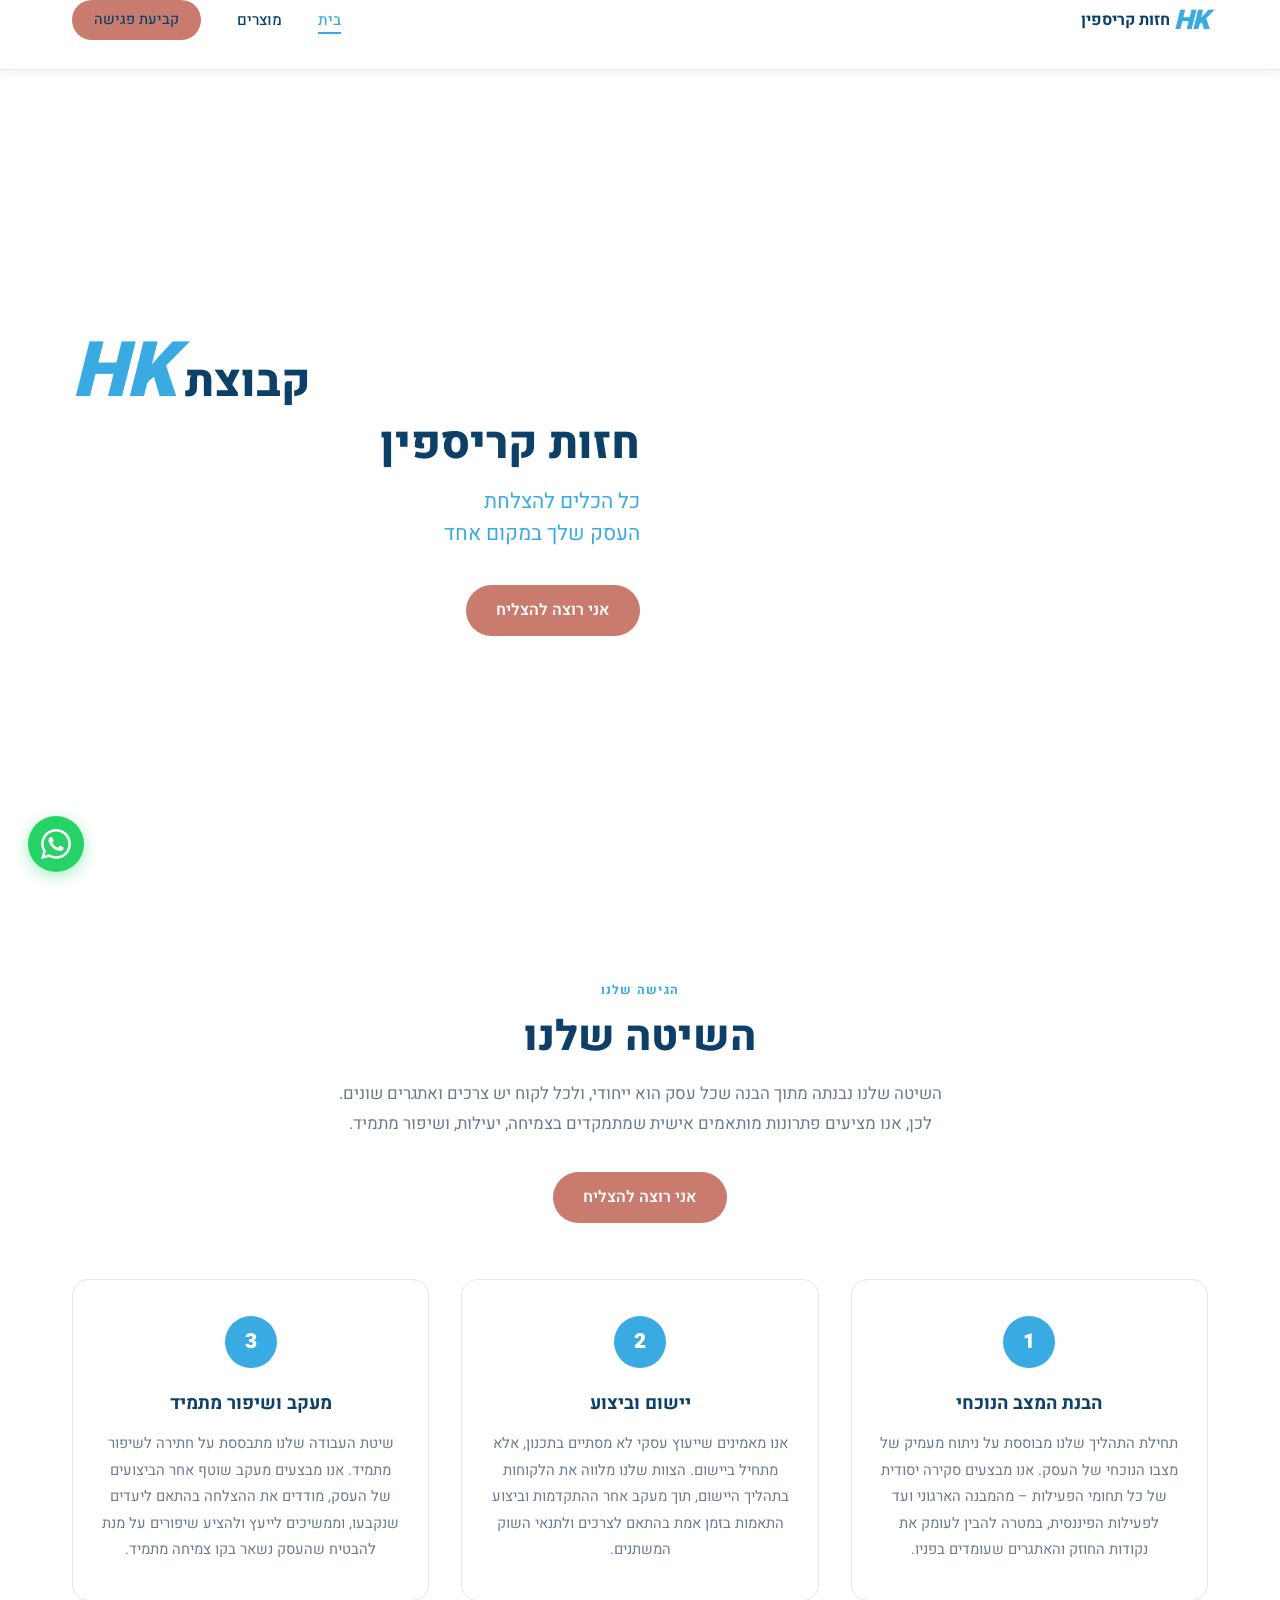
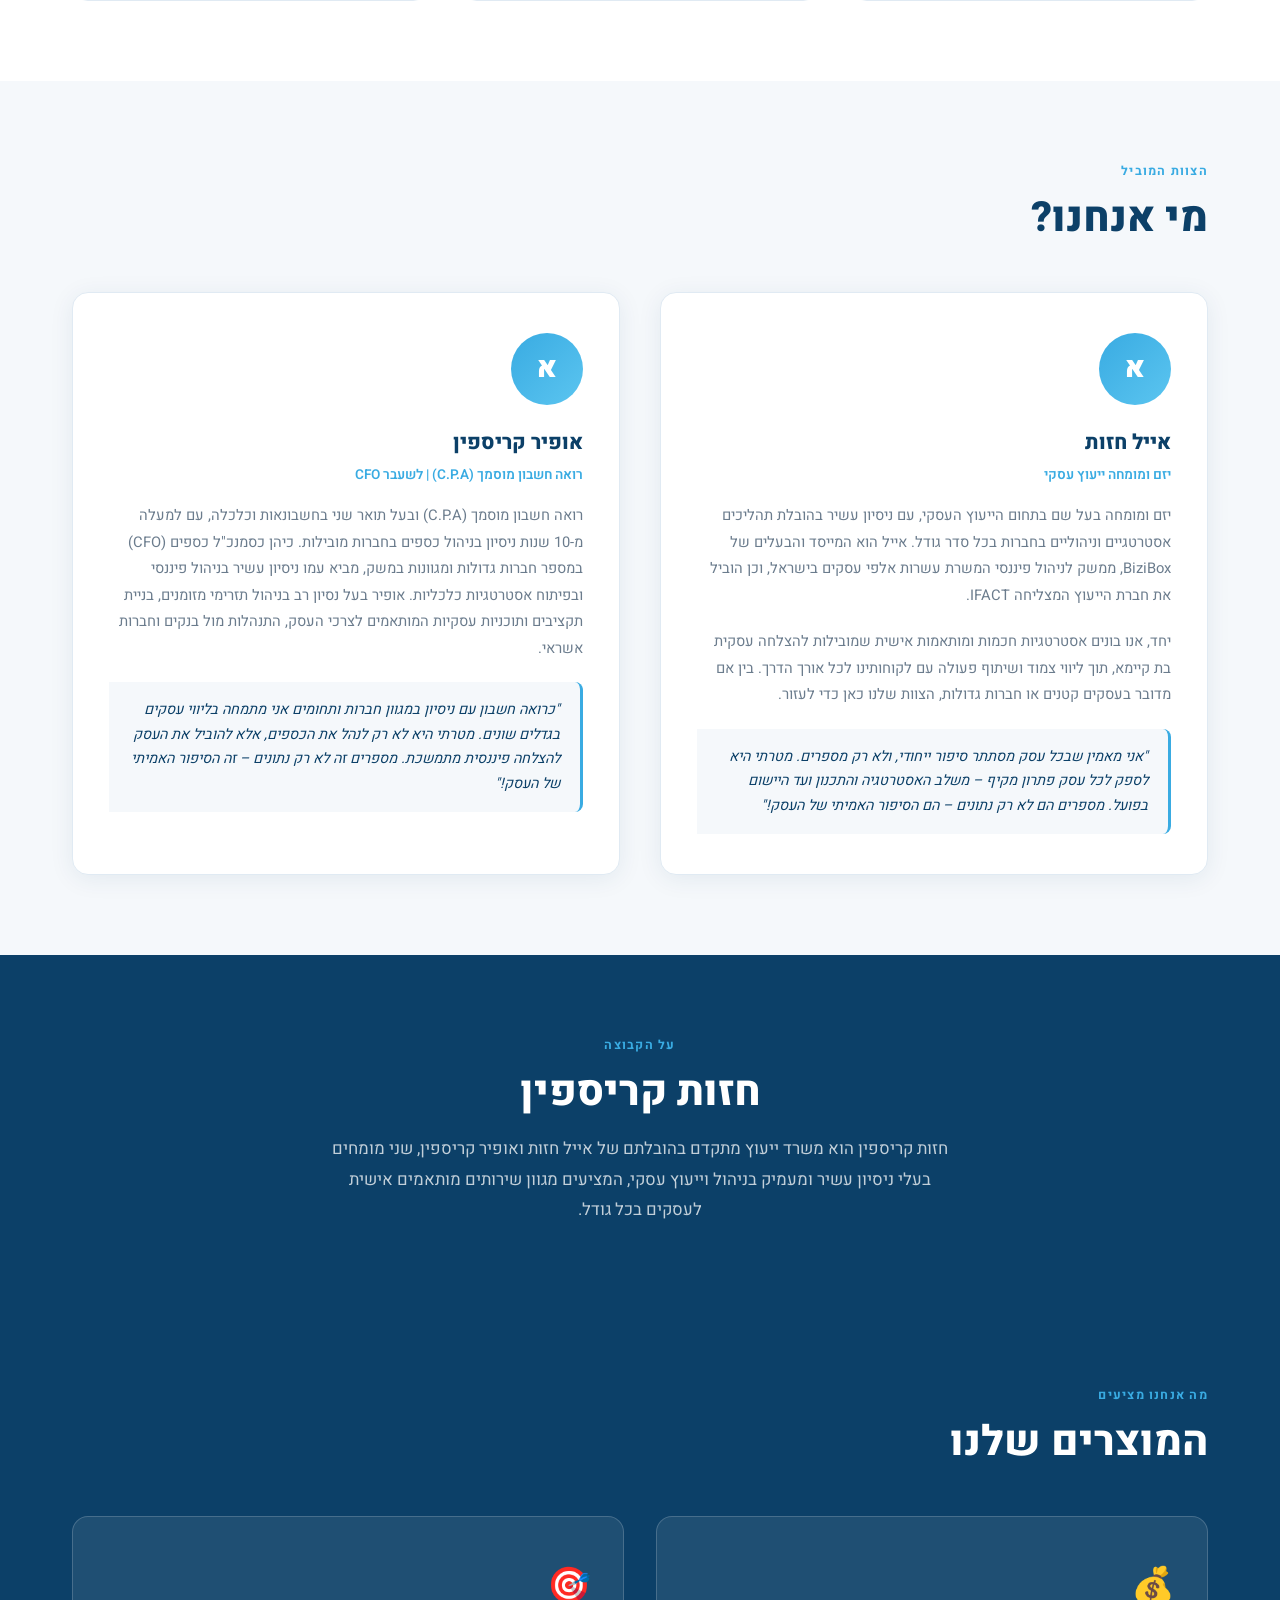
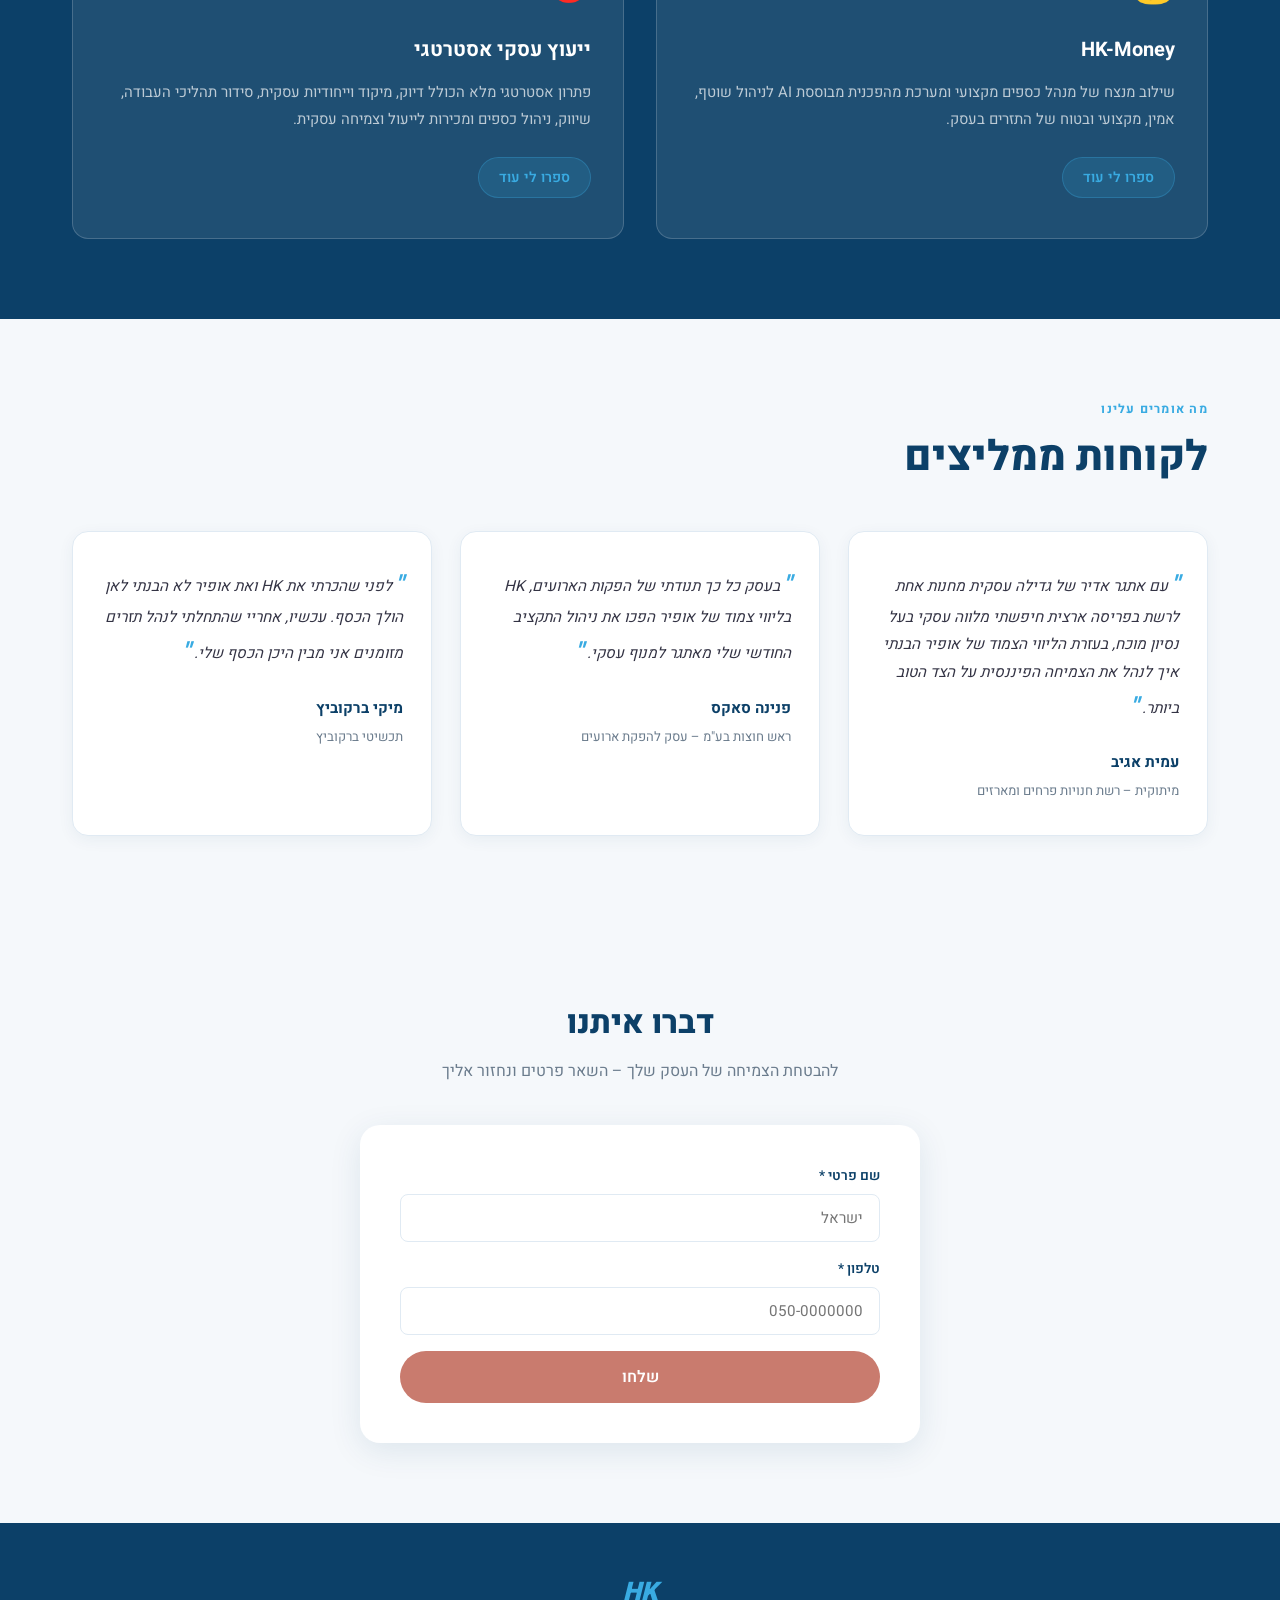
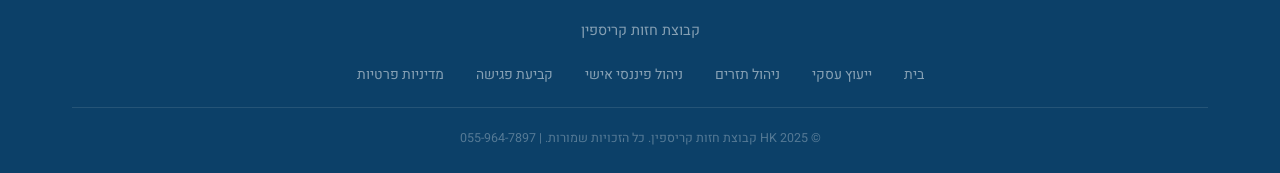
==== index.html @ ed6bd426 "Rebuild: faithful redesign matching hak.co.il original - Colors: blue #39abe2, navy #0C4068, salmon " ====
<!DOCTYPE html>
<html lang="he" dir="rtl">
<head>
  <meta charset="UTF-8" />
  <meta name="viewport" content="width=device-width, initial-scale=1.0" />
  <title>HK קבוצת חזות קריספין | כל הכלים להצלחת העסק שלך במקום אחד</title>
  <meta name="description" content="כל עסק הוא ייחודי, ולכל לקוח יש צרכים ואתגרים שונים. אנו מציעים פתרונות מותאמים אישית שמתמקדים בצמיחה, יעילות, ושיפור מתמיד." />
  <link rel="stylesheet" href="css/style.css" />
  <link rel="preconnect" href="https://fonts.googleapis.com" />
  <link rel="preconnect" href="https://fonts.gstatic.com" crossorigin />
</head>
<body>

  <!-- ── Header ── -->
  <header class="site-header" id="site-header">
    <div class="container">
      <nav class="nav">
        <!-- Logo (right in RTL) -->
        <a href="index.html" class="nav__logo">
          <span class="nav__logo-hk">HK</span>
          <span class="nav__logo-text">חזות קריספין</span>
        </a>

        <!-- Links (left in RTL) -->
        <ul class="nav__links" id="nav-links">
          <li><a href="index.html" class="active">בית</a></li>
          <li><a href="#products">מוצרים</a></li>
          <li><a href="meeting.html" class="btn btn--salmon" style="padding:8px 22px;font-size:.9rem;">קביעת פגישה</a></li>
        </ul>

        <button class="nav__toggle" id="nav-toggle" aria-label="תפריט">
          <span></span><span></span><span></span>
        </button>
      </nav>
    </div>
  </header>

  <!-- ── Hero ── -->
  <section class="hero" id="home">
    <div class="hero__bg"></div>
    <div class="hero__overlay"></div>
    <div class="container" style="position:relative;z-index:2;width:100%;">
      <div class="hero__content">
        <div class="hero__logo-big">
          <span class="hero__name">קבוצת</span>
          <span class="hero__hk">HK</span>
        </div>
        <div class="hero__name" style="font-size:clamp(1.8rem,3.5vw,3rem);margin-bottom:16px;">חזות קריספין</div>
        <p class="hero__sub">כל הכלים להצלחת<br/>העסק שלך במקום אחד</p>
        <a href="#contact" class="btn btn--salmon">אני רוצה להצליח</a>
      </div>
    </div>
  </section>

  <!-- ── השיטה שלנו ── -->
  <section class="section" id="method">
    <div class="container">
      <div class="method__intro">
        <span class="section-tag">הגישה שלנו</span>
        <h2 class="section-title">השיטה שלנו</h2>
        <p class="section-desc">
          השיטה שלנו נבנתה מתוך הבנה שכל עסק הוא ייחודי, ולכל לקוח יש צרכים ואתגרים שונים.
          לכן, אנו מציעים פתרונות מותאמים אישית שמתמקדים בצמיחה, יעילות, ושיפור מתמיד.
        </p>
        <a href="#contact" class="btn btn--salmon">אני רוצה להצליח</a>
      </div>

      <div class="method__steps">
        <div class="method-step">
          <div class="method-step__num">1</div>
          <h3 class="method-step__title">הבנת המצב הנוכחי</h3>
          <p class="method-step__text">
            תחילת התהליך שלנו מבוססת על ניתוח מעמיק של מצבו הנוכחי של העסק.
            אנו מבצעים סקירה יסודית של כל תחומי הפעילות – מהמבנה הארגוני ועד לפעילות הפיננסית,
            במטרה להבין לעומק את נקודות החוזק והאתגרים שעומדים בפניו.
          </p>
        </div>

        <div class="method-step">
          <div class="method-step__num">2</div>
          <h3 class="method-step__title">יישום וביצוע</h3>
          <p class="method-step__text">
            אנו מאמינים שייעוץ עסקי לא מסתיים בתכנון, אלא מתחיל ביישום.
            הצוות שלנו מלווה את הלקוחות בתהליך היישום, תוך מעקב אחר ההתקדמות
            וביצוע התאמות בזמן אמת בהתאם לצרכים ולתנאי השוק המשתנים.
          </p>
        </div>

        <div class="method-step">
          <div class="method-step__num">3</div>
          <h3 class="method-step__title">מעקב ושיפור מתמיד</h3>
          <p class="method-step__text">
            שיטת העבודה שלנו מתבססת על חתירה לשיפור מתמיד. אנו מבצעים מעקב שוטף
            אחר הביצועים של העסק, מודדים את ההצלחה בהתאם ליעדים שנקבעו, וממשיכים
            לייעץ ולהציע שיפורים על מנת להבטיח שהעסק נשאר בקו צמיחה מתמיד.
          </p>
        </div>
      </div>
    </div>
  </section>

  <!-- ── הצוות ── -->
  <section class="section section--alt">
    <div class="container">
      <span class="section-tag">הצוות המוביל</span>
      <h2 class="section-title">מי אנחנו?</h2>

      <div class="team__grid">
        <!-- אייל חזות -->
        <div class="team-card">
          <div class="team-card__avatar">א</div>
          <div class="team-card__name">אייל חזות</div>
          <div class="team-card__role">יזם ומומחה ייעוץ עסקי</div>
          <p class="team-card__bio">
            יזם ומומחה בעל שם בתחום הייעוץ העסקי, עם ניסיון עשיר בהובלת תהליכים
            אסטרטגיים וניהוליים בחברות בכל סדר גודל. אייל הוא המייסד והבעלים של
            BiziBox, ממשק לניהול פיננסי המשרת עשרות אלפי עסקים בישראל, וכן הוביל
            את חברת הייעוץ המצליחה IFACT.
          </p>
          <p class="team-card__bio">
            יחד, אנו בונים אסטרטגיות חכמות ומותאמות אישית שמובילות להצלחה עסקית
            בת קיימא, תוך ליווי צמוד ושיתוף פעולה עם לקוחותינו לכל אורך הדרך.
            בין אם מדובר בעסקים קטנים או חברות גדולות, הצוות שלנו כאן כדי לעזור.
          </p>
          <blockquote class="team-card__quote">
            "אני מאמין שבכל עסק מסתתר סיפור ייחודי, ולא רק מספרים. מטרתי היא לספק לכל עסק
            פתרון מקיף – משלב האסטרטגיה והתכנון ועד היישום בפועל. מספרים הם לא רק נתונים –
            הם הסיפור האמיתי של העסק!"
          </blockquote>
        </div>

        <!-- אופיר קריספין -->
        <div class="team-card">
          <div class="team-card__avatar">א</div>
          <div class="team-card__name">אופיר קריספין</div>
          <div class="team-card__role">רואה חשבון מוסמך (C.P.A) | לשעבר CFO</div>
          <p class="team-card__bio">
            רואה חשבון מוסמך (C.P.A) ובעל תואר שני בחשבונאות וכלכלה, עם למעלה מ-10
            שנות ניסיון בניהול כספים בחברות מובילות. כיהן כסמנכ"ל כספים (CFO) במספר
            חברות גדולות ומגוונות במשק, מביא עמו ניסיון עשיר בניהול פיננסי ובפיתוח
            אסטרטגיות כלכליות. אופיר בעל נסיון רב בניהול תזרימי מזומנים, בניית תקציבים
            ותוכניות עסקיות המותאמים לצרכי העסק, התנהלות מול בנקים וחברות אשראי.
          </p>
          <blockquote class="team-card__quote">
            "כרואה חשבון עם ניסיון במגוון חברות ותחומים אני מתמחה בליווי עסקים בגדלים שונים.
            מטרתי היא לא רק לנהל את הכספים, אלא להוביל את העסק להצלחה פיננסית מתמשכת.
            מספרים זה לא רק נתונים – זה הסיפור האמיתי של העסק!"
          </blockquote>
        </div>
      </div>
    </div>
  </section>

  <!-- ── על הקבוצה ── -->
  <section class="section section--navy">
    <div class="container">
      <div class="about__text">
        <span class="section-tag">על הקבוצה</span>
        <h2 class="section-title">חזות קריספין</h2>
        <p class="section-desc" style="margin:0 auto;">
          חזות קריספין הוא משרד ייעוץ מתקדם בהובלתם של אייל חזות ואופיר קריספין,
          שני מומחים בעלי ניסיון עשיר ומעמיק בניהול וייעוץ עסקי, המציעים מגוון שירותים
          מותאמים אישית לעסקים בכל גודל.
        </p>
      </div>
    </div>
  </section>

  <!-- ── המוצרים שלנו ── -->
  <section class="section section--navy" id="products">
    <div class="container">
      <span class="section-tag">מה אנחנו מציעים</span>
      <h2 class="section-title">המוצרים שלנו</h2>

      <div class="products__grid">
        <div class="product-card">
          <div class="product-card__icon">💰</div>
          <h3 class="product-card__title">HK-Money</h3>
          <p class="product-card__desc">
            שילוב מנצח של מנהל כספים מקצועי ומערכת מהפכנית מבוססת AI לניהול שוטף,
            אמין, מקצועי ובטוח של התזרים בעסק.
          </p>
          <a href="hybrid-economic-flow-management.html" class="product-card__link">ספרו לי עוד</a>
        </div>

        <div class="product-card">
          <div class="product-card__icon">🎯</div>
          <h3 class="product-card__title">ייעוץ עסקי אסטרטגי</h3>
          <p class="product-card__desc">
            פתרון אסטרטגי מלא הכולל דיוק, מיקוד וייחודיות עסקית, סידור תהליכי העבודה,
            שיווק, ניהול כספים ומכירות לייעול וצמיחה עסקית.
          </p>
          <a href="strategic-business-consulting.html" class="product-card__link">ספרו לי עוד</a>
        </div>
      </div>
    </div>
  </section>

  <!-- ── המלצות ── -->
  <section class="section section--alt">
    <div class="container">
      <span class="section-tag">מה אומרים עלינו</span>
      <h2 class="section-title">לקוחות ממליצים</h2>

      <div class="testimonials__grid">
        <div class="testimonial-card">
          <p class="testimonial-card__quote">
            עם אתגר אדיר של גדילה עסקית מחנות אחת לרשת בפריסה ארצית חיפשתי מלווה עסקי בעל נסיון מוכח,
            בעזרת הליווי הצמוד של אופיר הבנתי איך לנהל את הצמיחה הפיננסית על הצד הטוב ביותר.
          </p>
          <div class="testimonial-card__name">עמית אגיב</div>
          <div class="testimonial-card__company">מיתוקית – רשת חנויות פרחים ומארזים</div>
        </div>

        <div class="testimonial-card">
          <p class="testimonial-card__quote">
            בעסק כל כך תנודתי של הפקות הארועים, HK בליווי צמוד של אופיר הפכו את ניהול התקציב
            החודשי שלי מאתגר למנוף עסקי.
          </p>
          <div class="testimonial-card__name">פנינה סאקס</div>
          <div class="testimonial-card__company">ראש חוצות בע"מ – עסק להפקת ארועים</div>
        </div>

        <div class="testimonial-card">
          <p class="testimonial-card__quote">
            לפני שהכרתי את HK ואת אופיר לא הבנתי לאן הולך הכסף. עכשיו, אחריי שהתחלתי
            לנהל תזרים מזומנים אני מבין היכן הכסף שלי.
          </p>
          <div class="testimonial-card__name">מיקי ברקוביץ</div>
          <div class="testimonial-card__company">תכשיטי ברקוביץ</div>
        </div>
      </div>
    </div>
  </section>

  <!-- ── טופס יצירת קשר ── -->
  <section class="contact" id="contact">
    <div class="container">
      <div class="contact__inner">
        <h2 class="contact__title">דברו איתנו</h2>
        <p class="contact__sub">להבטחת הצמיחה של העסק שלך – השאר פרטים ונחזור אליך</p>

        <form class="contact__form">
          <div class="form-group">
            <label for="fname">שם פרטי *</label>
            <input type="text" id="fname" name="fname" placeholder="ישראל" required />
          </div>
          <div class="form-group">
            <label for="phone">טלפון *</label>
            <input type="tel" id="phone" name="phone" placeholder="050-0000000" dir="ltr" required />
          </div>
          <button type="submit" class="btn btn--salmon" style="width:100%;padding:14px;">שלחו</button>
        </form>
      </div>
    </div>
  </section>

  <!-- ── Footer ── -->
  <footer class="site-footer">
    <div class="container">
      <div class="site-footer__logo">HK</div>
      <div class="site-footer__name">קבוצת חזות קריספין</div>
      <nav class="site-footer__links">
        <a href="index.html">בית</a>
        <a href="strategic-business-consulting.html">ייעוץ עסקי</a>
        <a href="hybrid-economic-flow-management.html">ניהול תזרים</a>
        <a href="personal-financial-management.html">ניהול פיננסי אישי</a>
        <a href="meeting.html">קביעת פגישה</a>
        <a href="privacy.html">מדיניות פרטיות</a>
      </nav>
      <div class="site-footer__copy">
        © 2025 HK קבוצת חזות קריספין. כל הזכויות שמורות. | <a href="tel:+972559647897">055-964-7897</a>
      </div>
    </div>
  </footer>

  <!-- WhatsApp Float -->
  <a class="whatsapp-float" href="https://wa.me/972559647897" target="_blank" rel="noopener" aria-label="WhatsApp">
    <svg viewBox="0 0 24 24" xmlns="http://www.w3.org/2000/svg">
      <path d="M17.472 14.382c-.297-.149-1.758-.867-2.03-.967-.273-.099-.471-.148-.67.15-.197.297-.767.966-.94 1.164-.173.199-.347.223-.644.075-.297-.15-1.255-.463-2.39-1.475-.883-.788-1.48-1.761-1.653-2.059-.173-.297-.018-.458.13-.606.134-.133.298-.347.446-.52.149-.174.198-.298.298-.497.099-.198.05-.371-.025-.52-.075-.149-.669-1.612-.916-2.207-.242-.579-.487-.5-.669-.51-.173-.008-.371-.01-.57-.01-.198 0-.52.074-.792.372-.272.297-1.04 1.016-1.04 2.479 0 1.462 1.065 2.875 1.213 3.074.149.198 2.096 3.2 5.077 4.487.709.306 1.262.489 1.694.625.712.227 1.36.195 1.871.118.571-.085 1.758-.719 2.006-1.413.248-.694.248-1.289.173-1.413-.074-.124-.272-.198-.57-.347m-5.421 7.403h-.004a9.87 9.87 0 01-5.031-1.378l-.361-.214-3.741.982.998-3.648-.235-.374a9.86 9.86 0 01-1.51-5.26c.001-5.45 4.436-9.884 9.888-9.884 2.64 0 5.122 1.03 6.988 2.898a9.825 9.825 0 012.893 6.994c-.003 5.45-4.437 9.884-9.885 9.884m8.413-18.297A11.815 11.815 0 0012.05 0C5.495 0 .16 5.335.157 11.892c0 2.096.547 4.142 1.588 5.945L.057 24l6.305-1.654a11.882 11.882 0 005.683 1.448h.005c6.554 0 11.89-5.335 11.893-11.893a11.821 11.821 0 00-3.48-8.413z"/>
    </svg>
  </a>

  <script>
    // Sticky header shadow
    const header = document.getElementById('site-header');
    window.addEventListener('scroll', () => {
      header.style.boxShadow = window.scrollY > 10
        ? '0 4px 20px rgba(0,0,0,.12)'
        : '0 2px 12px rgba(0,0,0,.06)';
    });

    // Mobile nav
    const toggle = document.getElementById('nav-toggle');
    const links  = document.getElementById('nav-links');
    toggle.addEventListener('click', () => links.classList.toggle('open'));
    links.querySelectorAll('a').forEach(a => a.addEventListener('click', () => links.classList.remove('open')));
  </script>
</body>
</html>
---- css/style.css ----
/* ==========================================
   HK קבוצת חזות קריספין – Main Stylesheet
   RTL | Hebrew | Faithful to original design
   ========================================== */

@import url('https://fonts.googleapis.com/css2?family=Heebo:wght@300;400;500;600;700;800;900&display=swap');

/* ── Reset ── */
*, *::before, *::after { box-sizing: border-box; margin: 0; padding: 0; }

:root {
  --blue:     #39abe2;   /* HK light blue */
  --navy:     #0C4068;   /* dark navy */
  --salmon:   #c97b6e;   /* CTA button */
  --salmon-h: #b8685c;
  --white:    #ffffff;
  --off:      #f5f8fb;
  --text:     #333344;
  --muted:    #6b7c8d;
  --border:   #e0eaf3;
  --font:     'Heebo', sans-serif;
  --max-w:    1200px;
  --hdr-h:    70px;
}

html { direction: rtl; scroll-behavior: smooth; }

body {
  font-family: var(--font);
  color: var(--text);
  background: var(--white);
  line-height: 1.7;
  -webkit-font-smoothing: antialiased;
}

img { max-width: 100%; display: block; }
a { text-decoration: none; color: inherit; }
ul { list-style: none; }

.container { max-width: var(--max-w); margin: 0 auto; padding: 0 32px; }

/* ── Buttons ── */
.btn {
  display: inline-flex;
  align-items: center;
  justify-content: center;
  padding: 12px 30px;
  border-radius: 30px;
  font-family: var(--font);
  font-size: 1rem;
  font-weight: 600;
  cursor: pointer;
  border: none;
  transition: all .2s ease;
  white-space: nowrap;
}

.btn--salmon {
  background: var(--salmon);
  color: var(--white);
}
.btn--salmon:hover { background: var(--salmon-h); transform: translateY(-1px); }

.btn--blue {
  background: var(--blue);
  color: var(--white);
}
.btn--blue:hover { opacity: .9; transform: translateY(-1px); }

.btn--outline-navy {
  background: transparent;
  color: var(--navy);
  border: 2px solid var(--navy);
  border-radius: 4px;
}
.btn--outline-navy:hover { background: var(--navy); color: var(--white); }

/* ── Header ── */
.site-header {
  position: fixed;
  top: 0; left: 0; right: 0;
  height: var(--hdr-h);
  background: var(--white);
  z-index: 1000;
  border-bottom: 1px solid var(--border);
  box-shadow: 0 2px 12px rgba(0,0,0,.06);
}

.nav {
  display: flex;
  align-items: center;
  justify-content: space-between;
  height: 100%;
}

/* Logo – right side (RTL default) */
.nav__logo {
  display: flex;
  align-items: center;
  gap: 4px;
}

.nav__logo-hk {
  font-size: 1.7rem;
  font-weight: 900;
  color: var(--blue);
  font-style: italic;
  letter-spacing: -.03em;
  line-height: 1;
}

.nav__logo-text {
  font-size: 1rem;
  font-weight: 700;
  color: var(--navy);
}

/* Nav links – left side */
.nav__links {
  display: flex;
  align-items: center;
  gap: 36px;
}

.nav__links a {
  font-size: .95rem;
  font-weight: 500;
  color: var(--navy);
  transition: color .2s;
  position: relative;
}

.nav__links a::after {
  content: '';
  position: absolute;
  bottom: -3px; left: 0; right: 0;
  height: 2px;
  background: var(--blue);
  transform: scaleX(0);
  transition: transform .2s;
}

.nav__links a:hover, .nav__links a.active { color: var(--blue); }
.nav__links a:hover::after, .nav__links a.active::after { transform: scaleX(1); }

.nav__toggle {
  display: none;
  flex-direction: column;
  gap: 5px;
  background: none;
  border: none;
  cursor: pointer;
  padding: 4px;
}
.nav__toggle span {
  display: block; width: 24px; height: 2px;
  background: var(--navy); border-radius: 2px;
  transition: all .3s;
}

/* ── Hero ── */
.hero {
  min-height: 100vh;
  position: relative;
  overflow: hidden;
  display: flex;
  align-items: center;
  padding-top: var(--hdr-h);
}

/* Background photo */
.hero__bg {
  position: absolute;
  inset: 0;
  background: url('assets/hero-bg.jpg') center/cover no-repeat;
  z-index: 0;
}

/* Diagonal white overlay – covers ~55% from right */
.hero__overlay {
  position: absolute;
  inset: 0;
  z-index: 1;
  /* polygon: clip from right, angled on the left edge */
  background: rgba(255,255,255,.88);
  clip-path: polygon(35% 0%, 100% 0%, 100% 100%, 20% 100%);
}

.hero__content {
  position: relative;
  z-index: 2;
  margin-inline-start: auto; /* push to right in RTL */
  width: 50%;
  padding: 60px 0;
  text-align: right;
}

.hero__logo-big {
  display: flex;
  align-items: baseline;
  gap: 10px;
  margin-bottom: 8px;
  justify-content: flex-end;
}

.hero__hk {
  font-size: clamp(3rem, 6vw, 5rem);
  font-weight: 900;
  color: var(--blue);
  font-style: italic;
  line-height: 1;
}

.hero__name {
  font-size: clamp(1.8rem, 3.5vw, 3rem);
  font-weight: 800;
  color: var(--navy);
  line-height: 1.15;
}

.hero__sub {
  font-size: clamp(1rem, 2vw, 1.3rem);
  color: var(--blue);
  font-weight: 400;
  margin-bottom: 36px;
  line-height: 1.5;
}

/* ── Section base ── */
.section { padding: 80px 0; }
.section--alt { background: var(--off); }
.section--navy { background: var(--navy); color: var(--white); }
.section--blue { background: var(--blue); color: var(--white); }

.section-tag {
  font-size: .78rem;
  font-weight: 700;
  letter-spacing: .1em;
  text-transform: uppercase;
  color: var(--blue);
  margin-bottom: 10px;
  display: block;
}

.section-title {
  font-size: clamp(1.8rem, 3.5vw, 2.6rem);
  font-weight: 800;
  color: var(--navy);
  line-height: 1.25;
  margin-bottom: 16px;
}

.section--navy .section-title,
.section--blue .section-title { color: var(--white); }

.section-desc {
  font-size: 1.05rem;
  color: var(--muted);
  max-width: 620px;
  line-height: 1.8;
}

.section--navy .section-desc,
.section--blue .section-desc { color: rgba(255,255,255,.75); }

/* ── Method / Process ── */
.method__intro {
  text-align: center;
  margin-bottom: 56px;
}

.method__intro .section-desc { margin: 0 auto 32px; }

.method__steps {
  display: grid;
  grid-template-columns: repeat(3, 1fr);
  gap: 32px;
}

.method-step {
  background: var(--white);
  border: 1px solid var(--border);
  border-radius: 16px;
  padding: 36px 28px;
  text-align: center;
  transition: all .3s;
  position: relative;
}

.method-step:hover {
  transform: translateY(-6px);
  box-shadow: 0 16px 48px rgba(57,171,226,.15);
  border-color: var(--blue);
}

.method-step__num {
  width: 52px;
  height: 52px;
  border-radius: 50%;
  background: var(--blue);
  color: var(--white);
  font-size: 1.3rem;
  font-weight: 900;
  display: flex;
  align-items: center;
  justify-content: center;
  margin: 0 auto 20px;
}

.method-step__title {
  font-size: 1.15rem;
  font-weight: 700;
  color: var(--navy);
  margin-bottom: 12px;
}

.method-step__text {
  font-size: .92rem;
  color: var(--muted);
  line-height: 1.8;
}

/* ── Team ── */
.team__grid {
  display: grid;
  grid-template-columns: 1fr 1fr;
  gap: 40px;
  margin-top: 48px;
}

.team-card {
  background: var(--white);
  border-radius: 16px;
  padding: 40px 36px;
  box-shadow: 0 4px 24px rgba(12,64,104,.08);
  border: 1px solid var(--border);
}

.team-card__avatar {
  width: 72px;
  height: 72px;
  border-radius: 50%;
  background: linear-gradient(135deg, var(--blue), #5bc5f0);
  color: var(--white);
  font-size: 1.8rem;
  font-weight: 900;
  display: flex;
  align-items: center;
  justify-content: center;
  margin-bottom: 20px;
}

.team-card__name {
  font-size: 1.3rem;
  font-weight: 800;
  color: var(--navy);
  margin-bottom: 4px;
}

.team-card__role {
  font-size: .85rem;
  color: var(--blue);
  font-weight: 600;
  margin-bottom: 16px;
}

.team-card__bio {
  font-size: .92rem;
  color: var(--muted);
  line-height: 1.8;
  margin-bottom: 20px;
}

.team-card__quote {
  background: var(--off);
  border-right: 3px solid var(--blue);
  border-radius: 0 8px 8px 0;
  padding: 16px 20px;
  font-size: .9rem;
  color: var(--navy);
  font-style: italic;
  line-height: 1.7;
}

/* ── About ── */
.about__text {
  max-width: 700px;
  margin: 0 auto;
  text-align: center;
}

/* ── Products ── */
.products__grid {
  display: grid;
  grid-template-columns: 1fr 1fr;
  gap: 32px;
  margin-top: 48px;
}

.product-card {
  background: rgba(255,255,255,.08);
  border: 1px solid rgba(255,255,255,.18);
  border-radius: 16px;
  padding: 40px 32px;
  transition: all .3s;
}

.product-card:hover {
  background: rgba(255,255,255,.13);
  transform: translateY(-4px);
}

.product-card__icon {
  font-size: 2.2rem;
  margin-bottom: 16px;
}

.product-card__title {
  font-size: 1.25rem;
  font-weight: 700;
  color: var(--white);
  margin-bottom: 12px;
}

.product-card__desc {
  font-size: .93rem;
  color: rgba(255,255,255,.7);
  line-height: 1.8;
  margin-bottom: 24px;
}

.product-card__link {
  font-size: .88rem;
  font-weight: 600;
  color: var(--blue);
  background: rgba(57,171,226,.15);
  border: 1px solid rgba(57,171,226,.3);
  border-radius: 30px;
  padding: 8px 20px;
  display: inline-block;
  transition: all .2s;
}

.product-card__link:hover {
  background: var(--blue);
  color: var(--white);
}

/* ── Testimonials ── */
.testimonials__grid {
  display: grid;
  grid-template-columns: repeat(3, 1fr);
  gap: 28px;
  margin-top: 48px;
}

.testimonial-card {
  background: var(--white);
  border: 1px solid var(--border);
  border-radius: 16px;
  padding: 32px 28px;
  box-shadow: 0 4px 16px rgba(12,64,104,.06);
  transition: all .3s;
}

.testimonial-card:hover {
  transform: translateY(-4px);
  box-shadow: 0 12px 36px rgba(57,171,226,.14);
  border-color: var(--blue);
}

.testimonial-card__quote {
  font-size: .95rem;
  color: var(--text);
  line-height: 1.8;
  margin-bottom: 24px;
  font-style: italic;
}

.testimonial-card__quote::before { content: '"'; color: var(--blue); font-size: 1.4rem; font-weight: 900; }
.testimonial-card__quote::after  { content: '"'; color: var(--blue); font-size: 1.4rem; font-weight: 900; }

.testimonial-card__name {
  font-size: .95rem;
  font-weight: 700;
  color: var(--navy);
}

.testimonial-card__company {
  font-size: .82rem;
  color: var(--muted);
  margin-top: 4px;
}

/* ── Contact Form ── */
.contact {
  background: var(--off);
  padding: 80px 0;
}

.contact__inner {
  max-width: 560px;
  margin: 0 auto;
  text-align: center;
}

.contact__title {
  font-size: 2rem;
  font-weight: 800;
  color: var(--navy);
  margin-bottom: 8px;
}

.contact__sub {
  font-size: 1rem;
  color: var(--muted);
  margin-bottom: 40px;
}

.contact__form {
  background: var(--white);
  border-radius: 20px;
  padding: 40px;
  box-shadow: 0 8px 32px rgba(12,64,104,.1);
}

.form-group {
  margin-bottom: 16px;
  text-align: right;
}

.form-group label {
  display: block;
  font-size: .85rem;
  font-weight: 600;
  color: var(--navy);
  margin-bottom: 6px;
}

.form-group input,
.form-group select,
.form-group textarea {
  width: 100%;
  padding: 12px 16px;
  border: 1.5px solid var(--border);
  border-radius: 8px;
  font-family: var(--font);
  font-size: .95rem;
  color: var(--text);
  background: var(--white);
  direction: rtl;
  transition: border-color .2s, box-shadow .2s;
}

.form-group input:focus,
.form-group select:focus,
.form-group textarea:focus {
  outline: none;
  border-color: var(--blue);
  box-shadow: 0 0 0 3px rgba(57,171,226,.15);
}

.form-group textarea { min-height: 110px; resize: vertical; }

/* ── WhatsApp Float ── */
.whatsapp-float {
  position: fixed;
  bottom: 28px;
  left: 28px;
  width: 56px;
  height: 56px;
  background: #25D366;
  border-radius: 50%;
  display: flex;
  align-items: center;
  justify-content: center;
  box-shadow: 0 4px 16px rgba(37,211,102,.4);
  z-index: 999;
  transition: transform .2s;
}

.whatsapp-float:hover { transform: scale(1.1); }

.whatsapp-float svg {
  width: 30px;
  height: 30px;
  fill: white;
}

/* ── Footer ── */
.site-footer {
  background: var(--navy);
  color: rgba(255,255,255,.65);
  padding: 48px 0 24px;
  text-align: center;
}

.site-footer__logo {
  font-size: 1.6rem;
  font-weight: 900;
  color: var(--blue);
  font-style: italic;
  margin-bottom: 4px;
}

.site-footer__name {
  font-size: .9rem;
  color: rgba(255,255,255,.5);
  margin-bottom: 20px;
}

.site-footer__links {
  display: flex;
  justify-content: center;
  gap: 32px;
  margin-bottom: 20px;
  flex-wrap: wrap;
}

.site-footer__links a {
  font-size: .87rem;
  color: rgba(255,255,255,.5);
  transition: color .2s;
}

.site-footer__links a:hover { color: var(--blue); }

.site-footer__copy {
  font-size: .78rem;
  color: rgba(255,255,255,.3);
  border-top: 1px solid rgba(255,255,255,.1);
  padding-top: 20px;
  margin-top: 20px;
}

/* ── Inner Page Hero ── */
.page-hero {
  background: linear-gradient(135deg, var(--navy) 0%, #1a5c8a 100%);
  padding: calc(var(--hdr-h) + 72px) 0 72px;
  text-align: center;
  position: relative;
  overflow: hidden;
}

.page-hero::before {
  content: '';
  position: absolute;
  inset: 0;
  background: url('assets/hero-bg.jpg') center/cover no-repeat;
  opacity: .15;
}

.page-hero__content { position: relative; z-index: 1; }

.page-hero__title {
  font-size: clamp(2rem, 4vw, 3rem);
  font-weight: 900;
  color: var(--white);
  margin-bottom: 16px;
}

.page-hero__sub {
  font-size: 1.1rem;
  color: rgba(255,255,255,.7);
  max-width: 580px;
  margin: 0 auto;
  line-height: 1.8;
}

/* Inner page content */
.content-section { padding: 72px 0; }

.content-block { max-width: 800px; margin: 0 auto; }

.content-block h2 {
  font-size: 1.6rem;
  font-weight: 700;
  color: var(--navy);
  margin: 44px 0 14px;
}

.content-block p {
  font-size: 1rem;
  color: var(--muted);
  line-height: 1.9;
  margin-bottom: 18px;
}

.content-block ul { margin-bottom: 28px; }

.content-block ul li {
  font-size: .97rem;
  color: var(--text);
  padding: 10px 0;
  border-bottom: 1px solid var(--border);
  display: flex;
  align-items: center;
  gap: 12px;
}

.content-block ul li::before {
  content: '✓';
  color: var(--blue);
  font-weight: 700;
  min-width: 18px;
}

.highlight-box {
  background: rgba(57,171,226,.07);
  border: 1px solid rgba(57,171,226,.25);
  border-radius: 12px;
  padding: 28px 32px;
  margin: 36px 0;
}

.highlight-box p { color: var(--navy); font-weight: 500; margin: 0; }

/* ── CTA Banner ── */
.cta-strip {
  background: var(--blue);
  padding: 56px 0;
  text-align: center;
}

.cta-strip__title {
  font-size: clamp(1.5rem, 3vw, 2rem);
  font-weight: 800;
  color: var(--white);
  margin-bottom: 8px;
}

.cta-strip__sub {
  font-size: 1rem;
  color: rgba(255,255,255,.8);
  margin-bottom: 28px;
}

/* ── Meeting page ── */
.meeting-wrap {
  min-height: calc(100vh - var(--hdr-h));
  padding: calc(var(--hdr-h) + 60px) 0 60px;
  background: var(--off);
  display: flex;
  align-items: center;
}

.meeting-card {
  max-width: 600px;
  margin: 0 auto;
  background: var(--white);
  border-radius: 20px;
  padding: 52px 48px;
  box-shadow: 0 12px 48px rgba(12,64,104,.12);
}

.meeting-card__title {
  font-size: 1.9rem;
  font-weight: 800;
  color: var(--navy);
  margin-bottom: 10px;
}

.meeting-card__sub {
  font-size: 1rem;
  color: var(--muted);
  margin-bottom: 36px;
  line-height: 1.7;
}

/* ── Breadcrumb ── */
.breadcrumb {
  padding: calc(var(--hdr-h) + 16px) 0 0;
  background: var(--off);
}

.breadcrumb__inner {
  padding: 12px 0;
  display: flex;
  align-items: center;
  gap: 8px;
  font-size: .85rem;
  color: var(--muted);
}

.breadcrumb__inner a { color: var(--blue); }
.breadcrumb__inner a:hover { text-decoration: underline; }

/* ── Responsive ── */
@media (max-width: 900px) {
  .hero__content { width: 65%; }
  .hero__overlay { clip-path: polygon(20% 0%, 100% 0%, 100% 100%, 5% 100%); }
  .method__steps { grid-template-columns: 1fr; max-width: 480px; margin: 0 auto; }
  .team__grid { grid-template-columns: 1fr; }
  .products__grid { grid-template-columns: 1fr; }
  .testimonials__grid { grid-template-columns: 1fr; max-width: 480px; margin: 0 auto; }
}

@media (max-width: 640px) {
  .container { padding: 0 20px; }
  .section { padding: 56px 0; }
  .nav__links { display: none; }
  .nav__toggle { display: flex; }

  .nav__links.open {
    display: flex;
    flex-direction: column;
    position: fixed;
    inset: var(--hdr-h) 0 0;
    background: var(--white);
    padding: 32px 24px;
    gap: 0;
    align-items: flex-start;
    border-top: 1px solid var(--border);
    z-index: 999;
  }

  .nav__links.open a {
    padding: 14px 0;
    font-size: 1.05rem;
    width: 100%;
    border-bottom: 1px solid var(--border);
  }

  .nav__links.open a::after { display: none; }

  .hero__content { width: 80%; }
  .hero__overlay { clip-path: polygon(0% 50%, 100% 0%, 100% 100%, 0% 100%); }

  .meeting-card { padding: 32px 24px; }
  .contact__form { padding: 28px 20px; }

  .team__grid,
  .products__grid,
  .testimonials__grid { gap: 20px; }
}
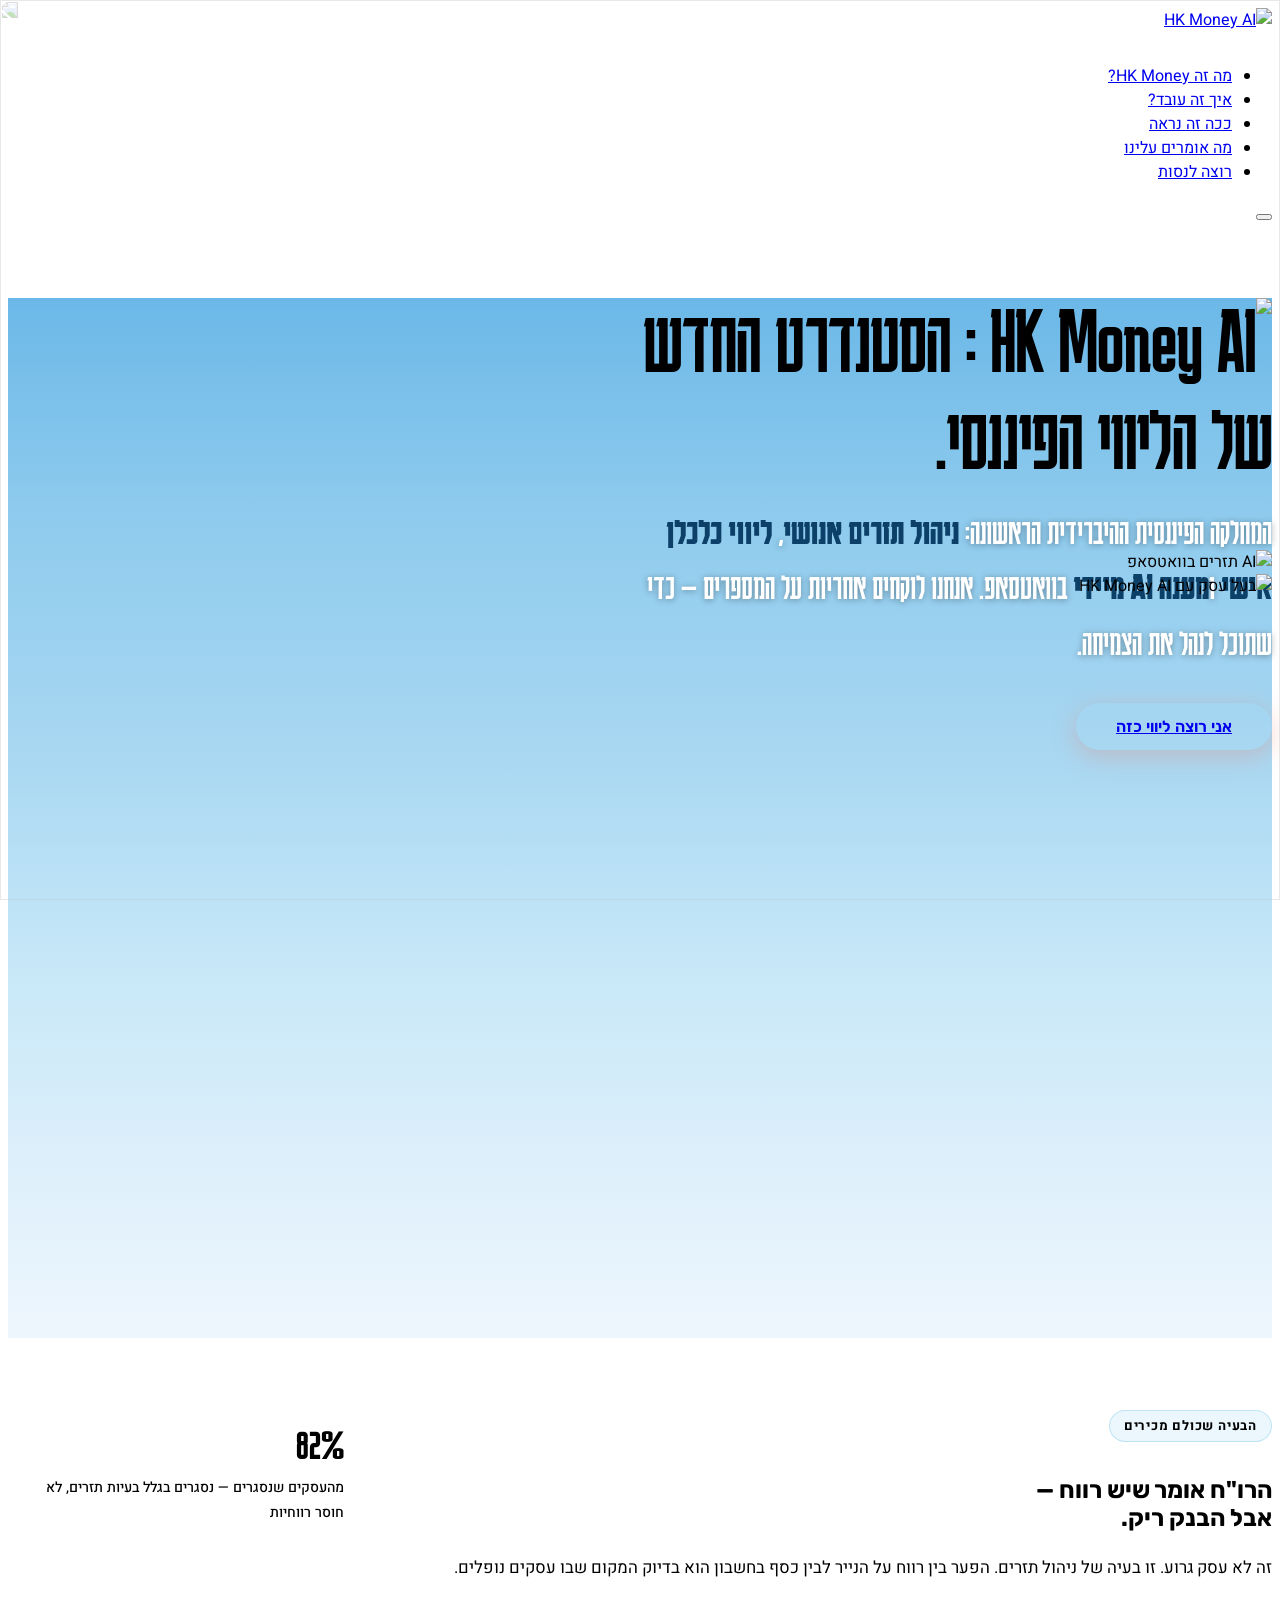
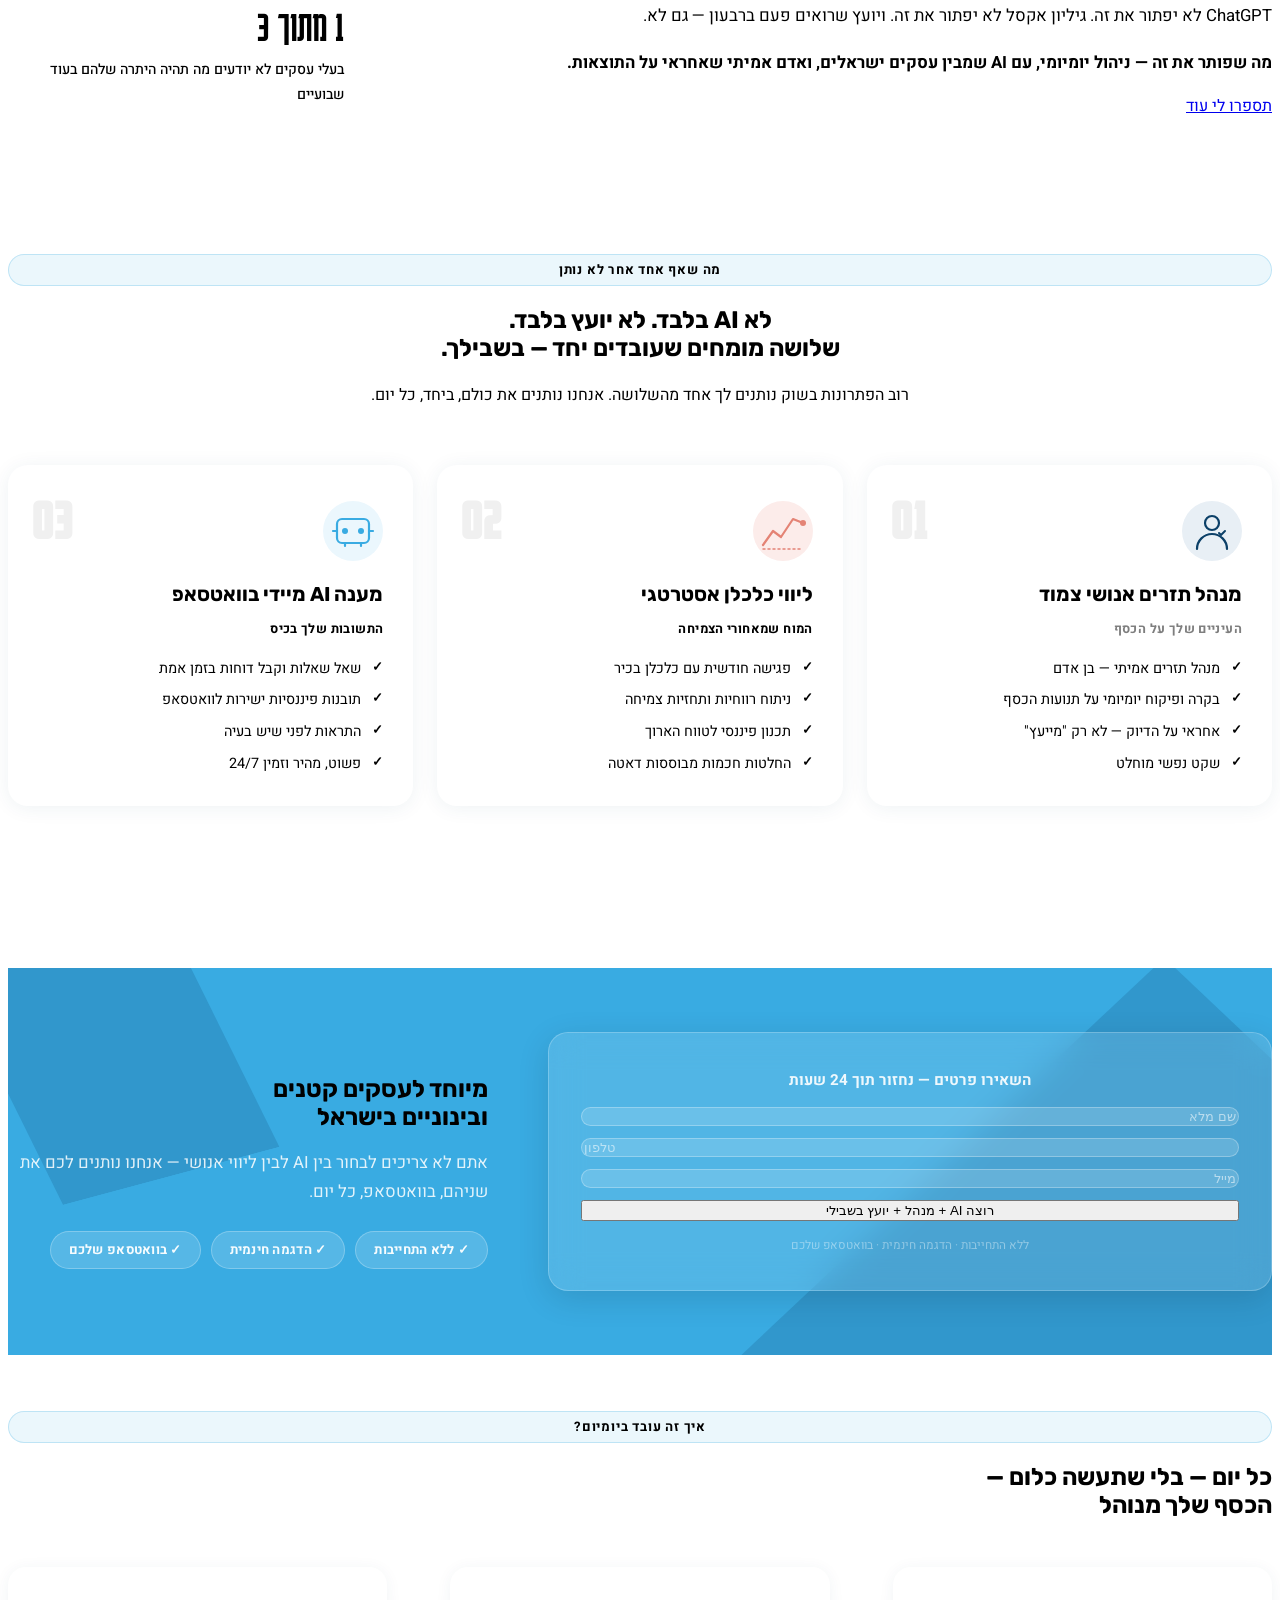
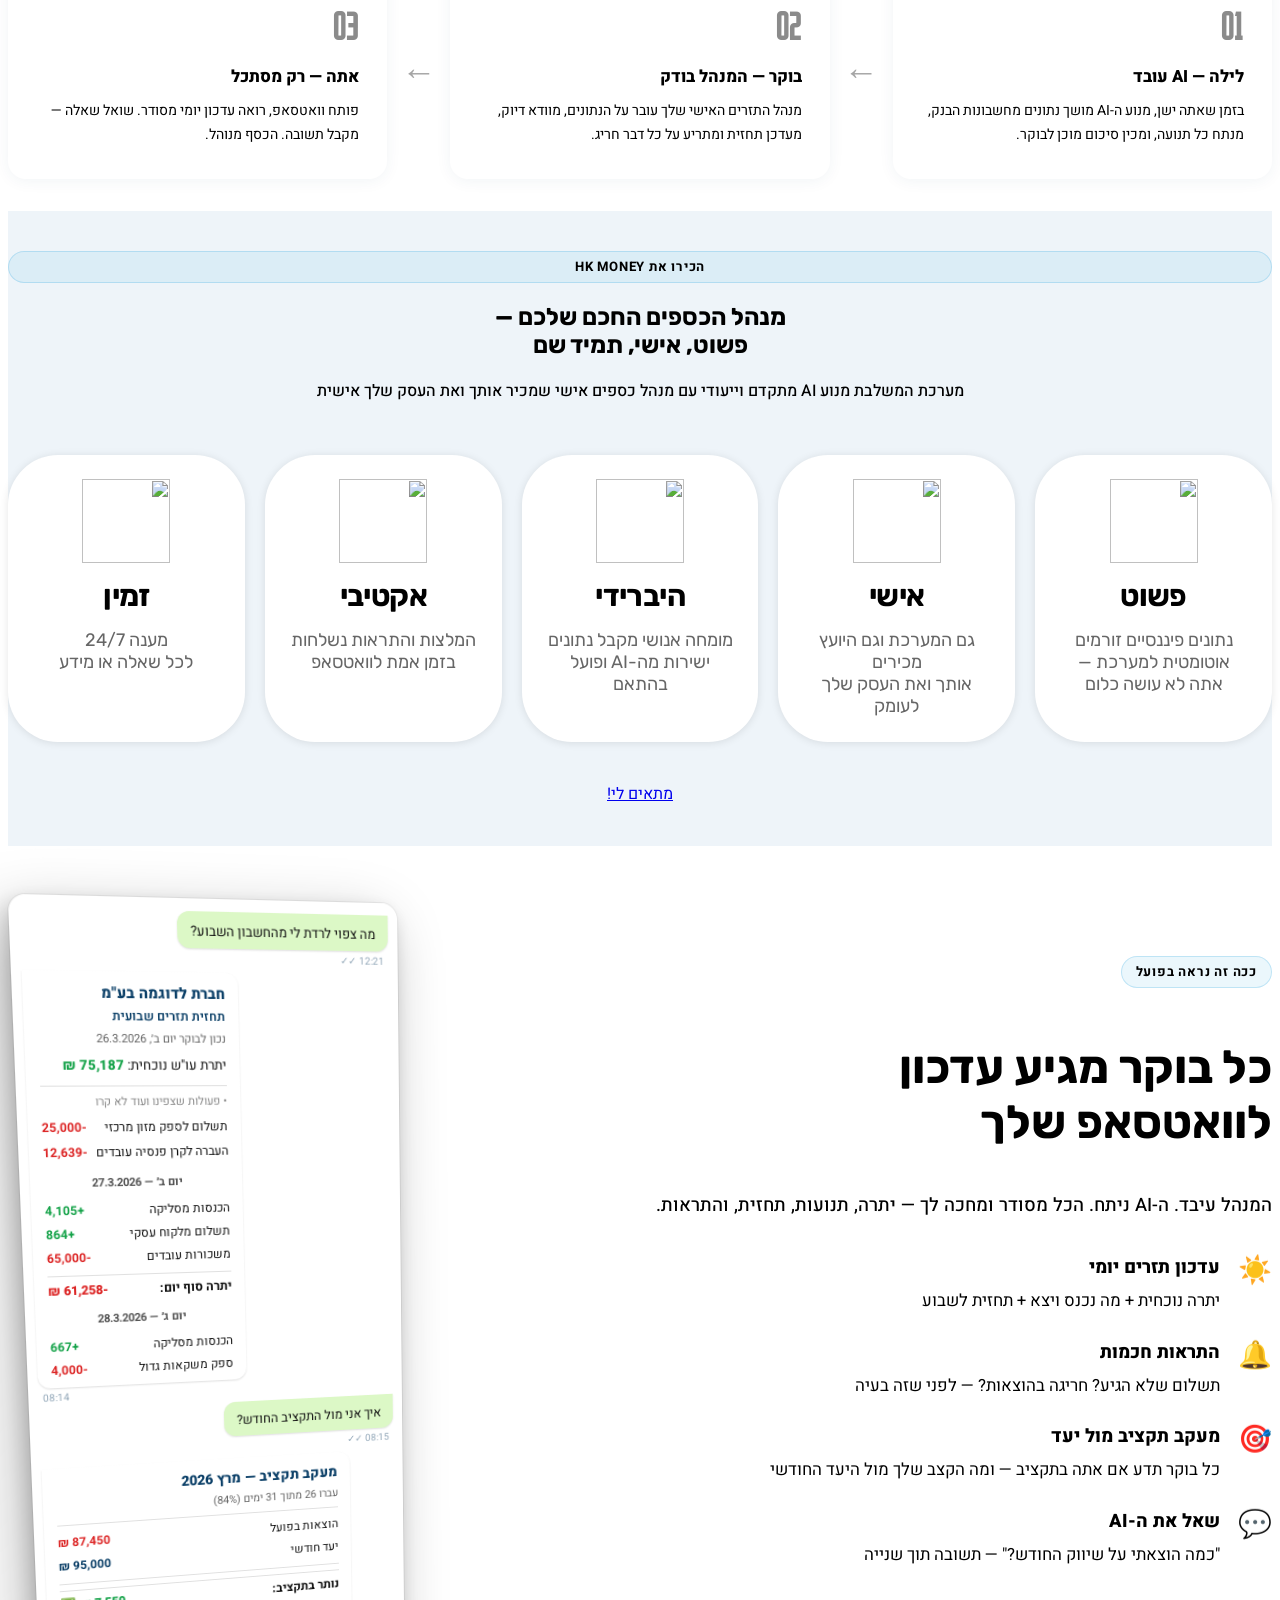
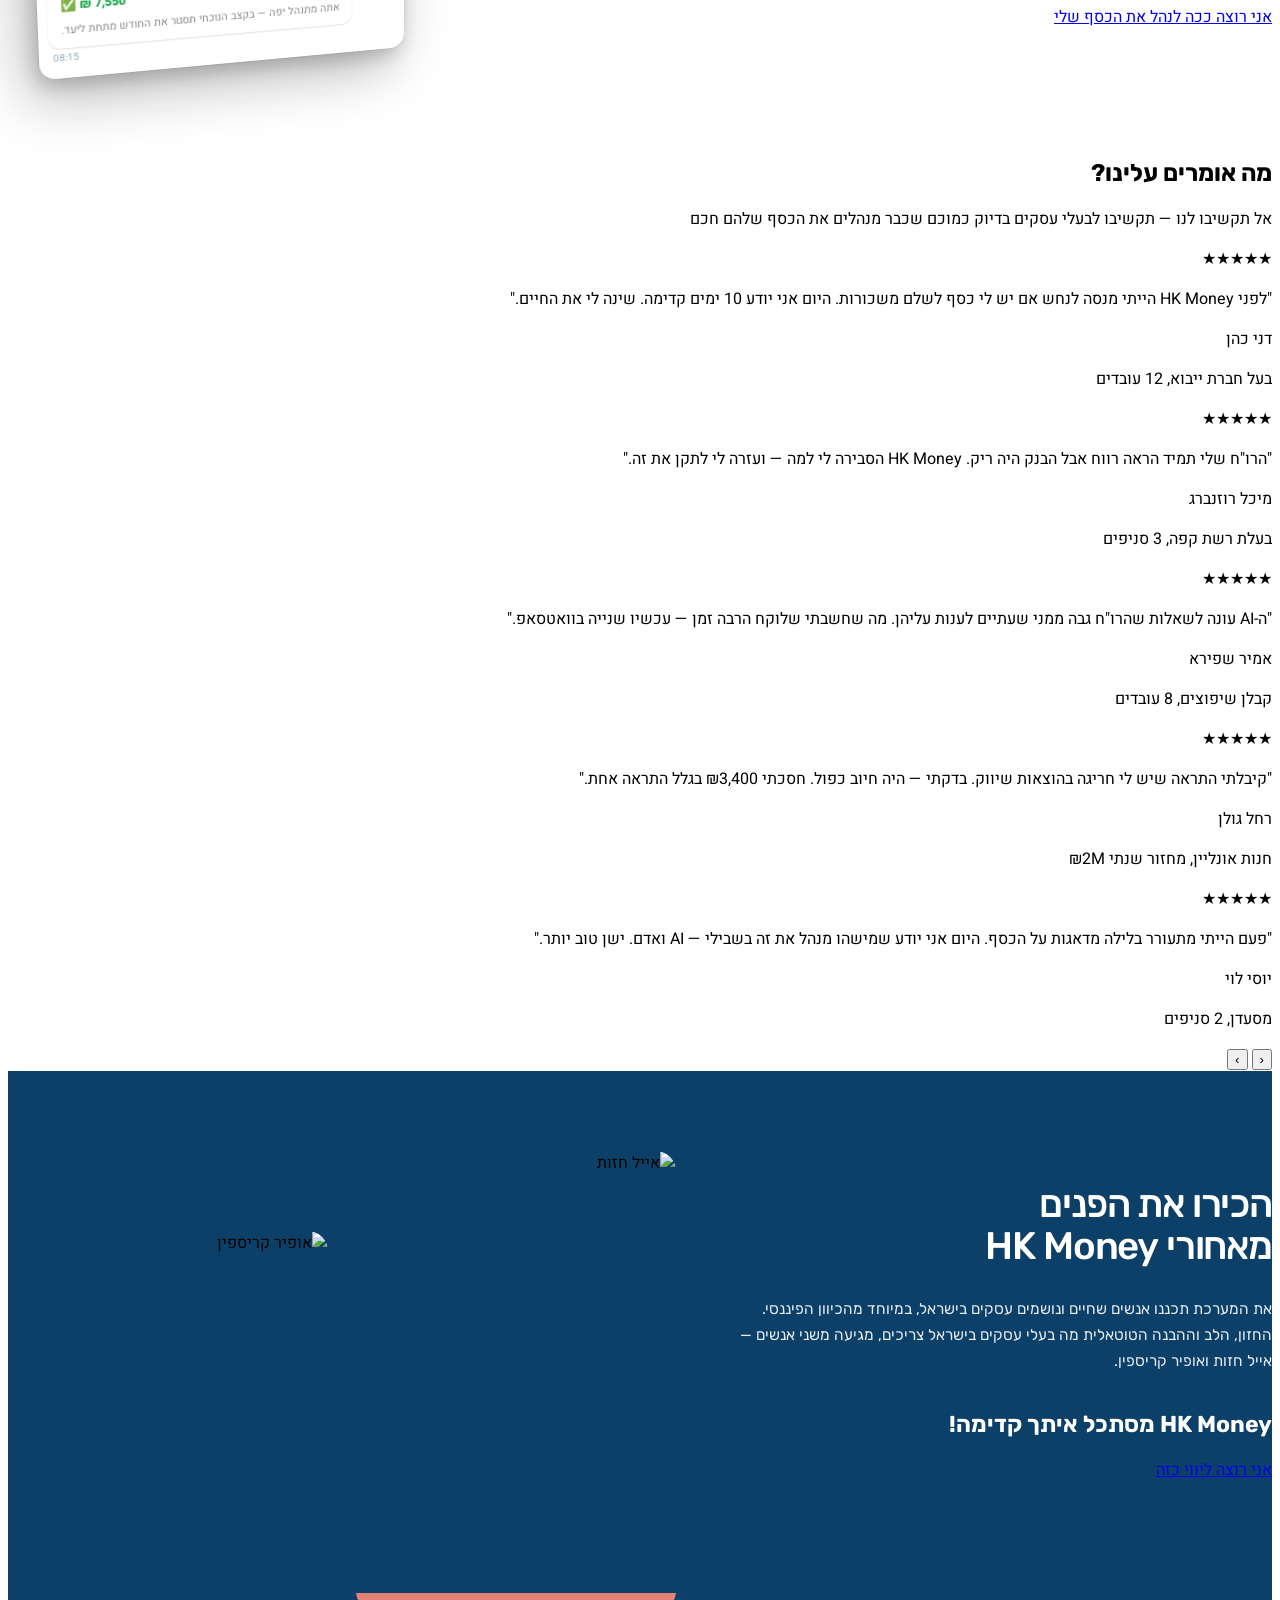
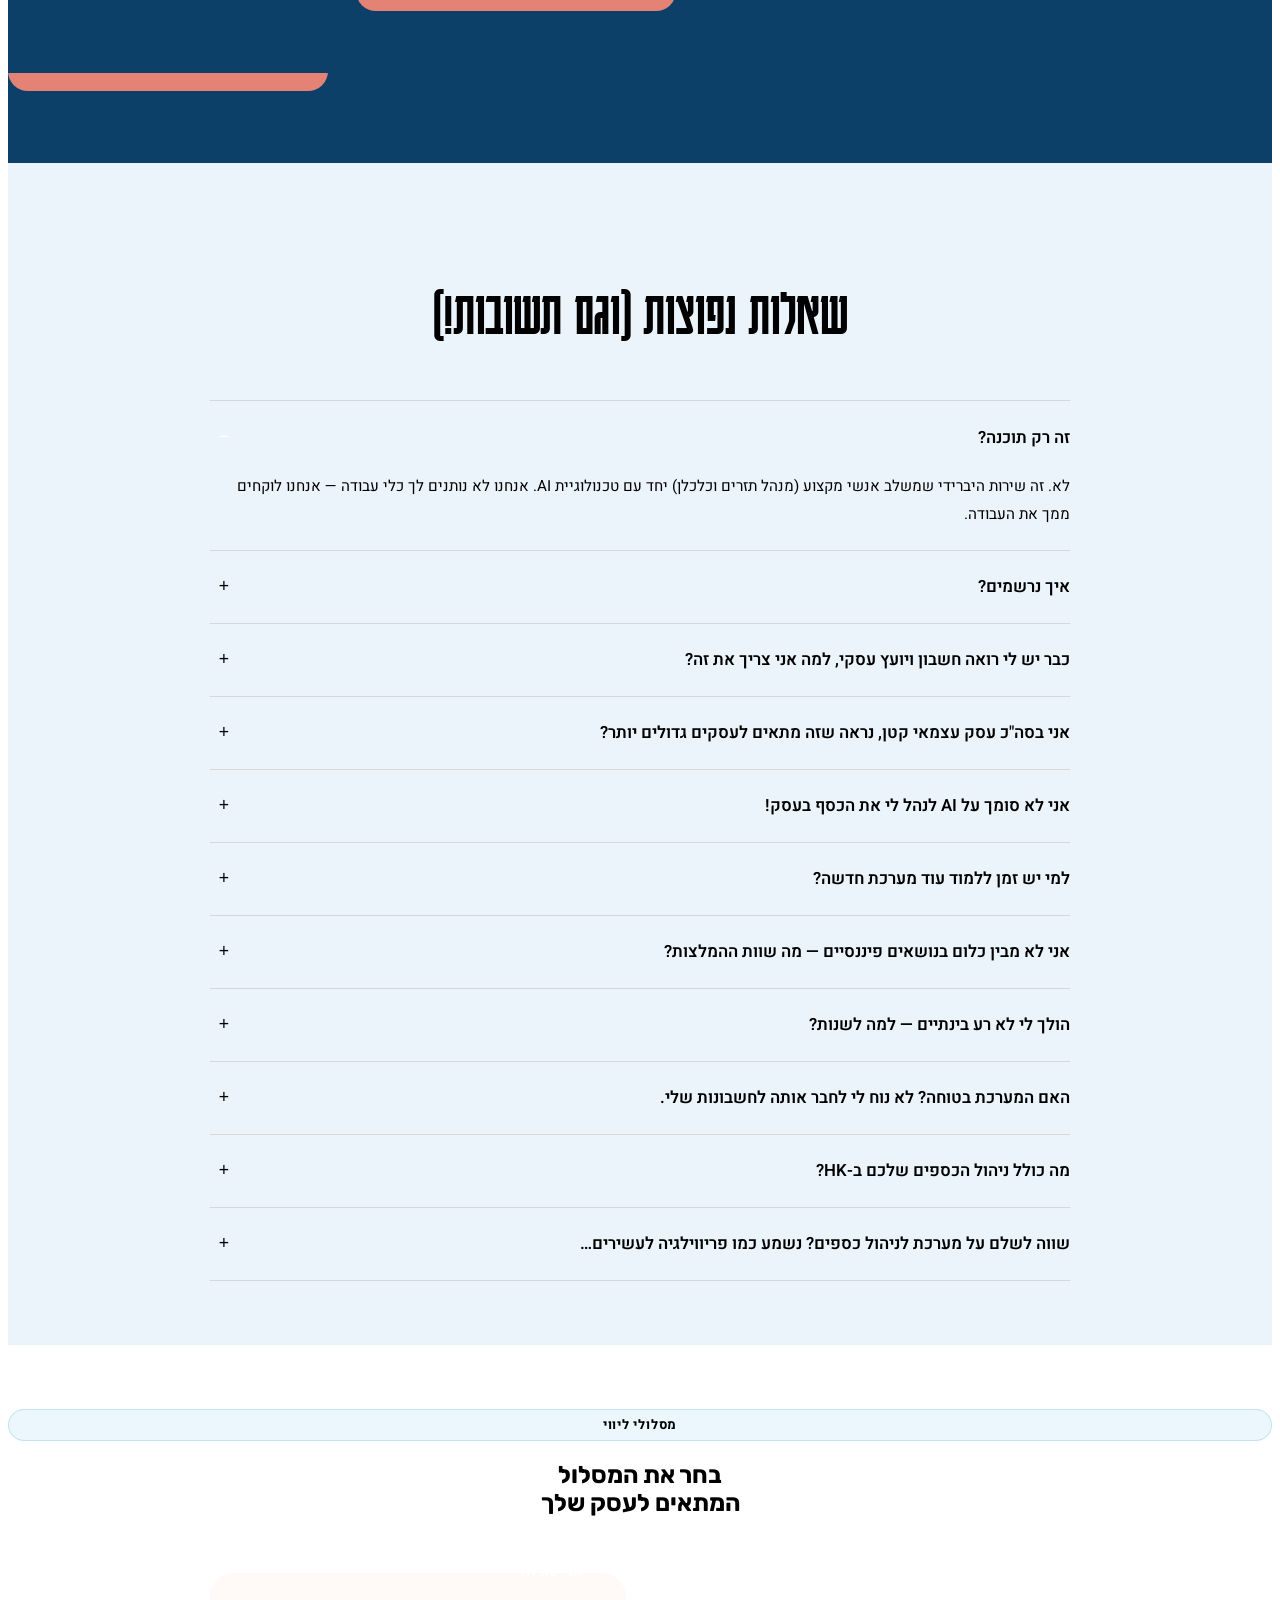
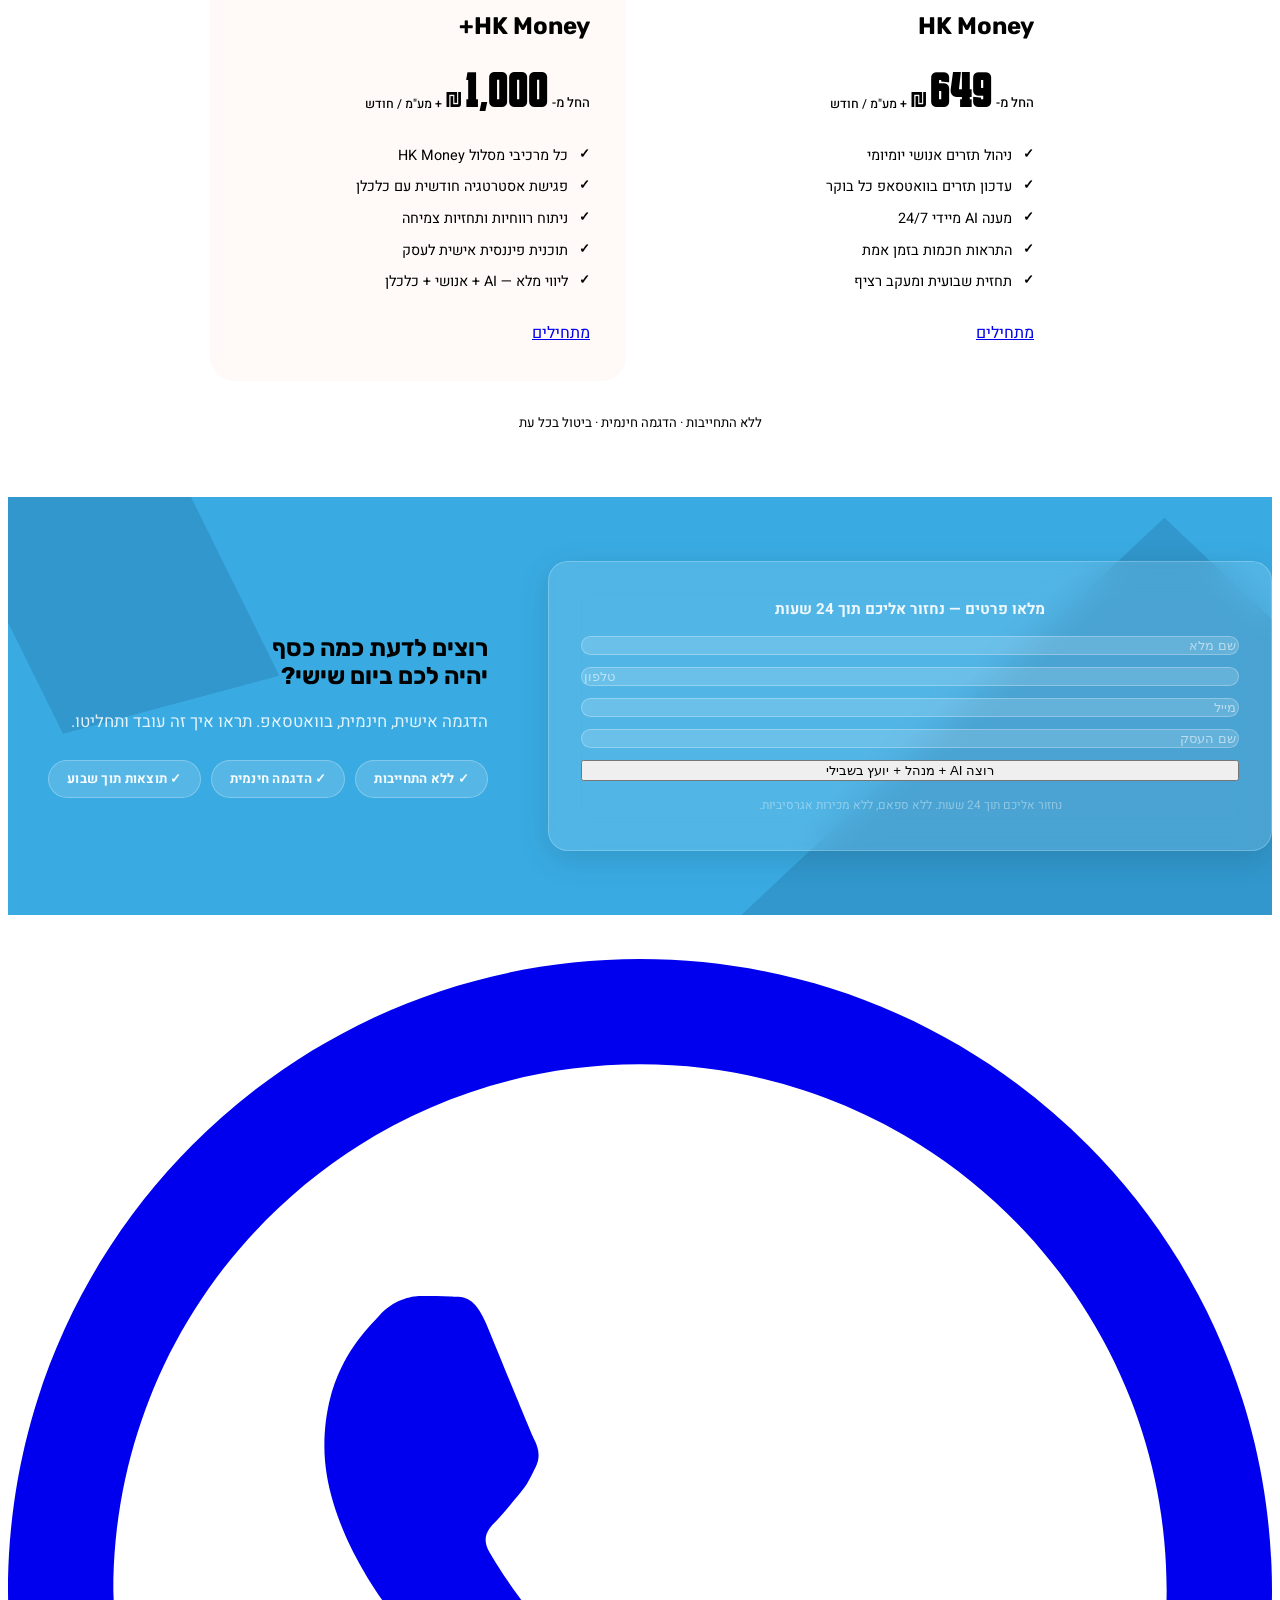
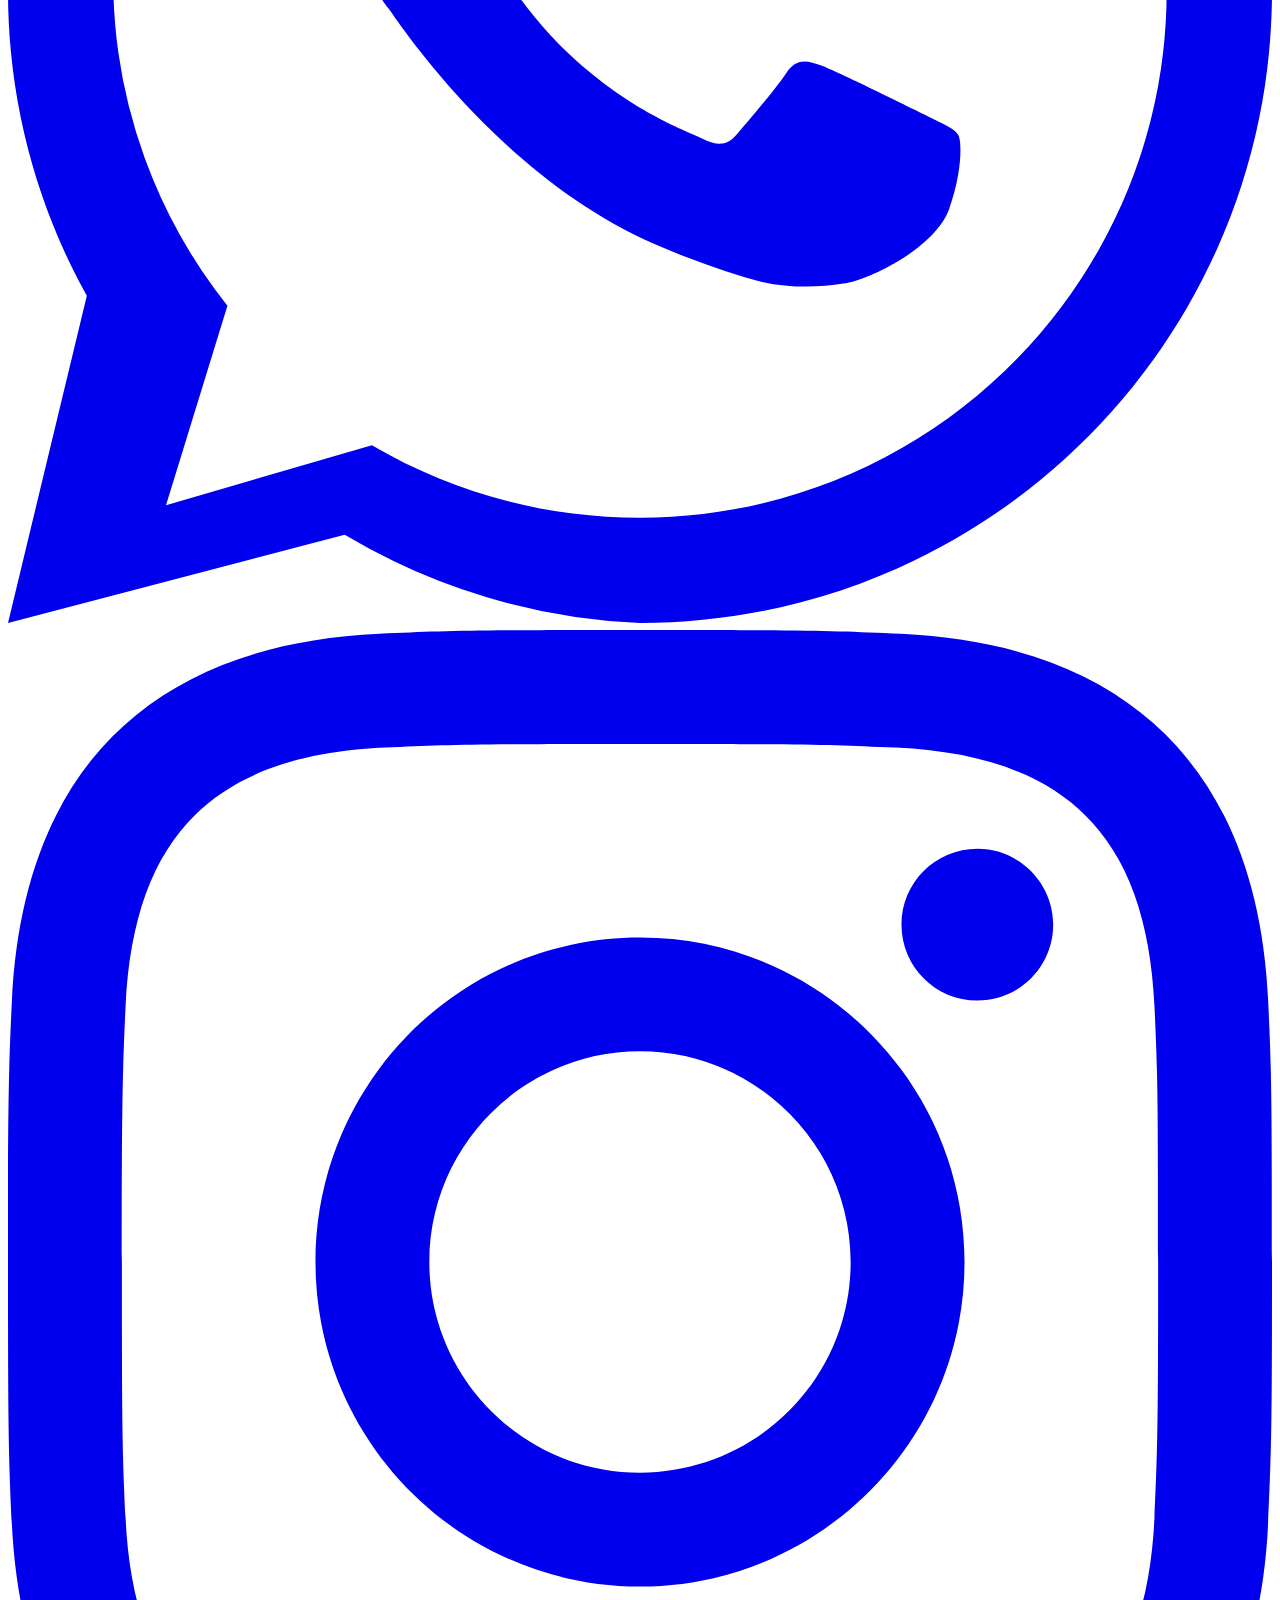
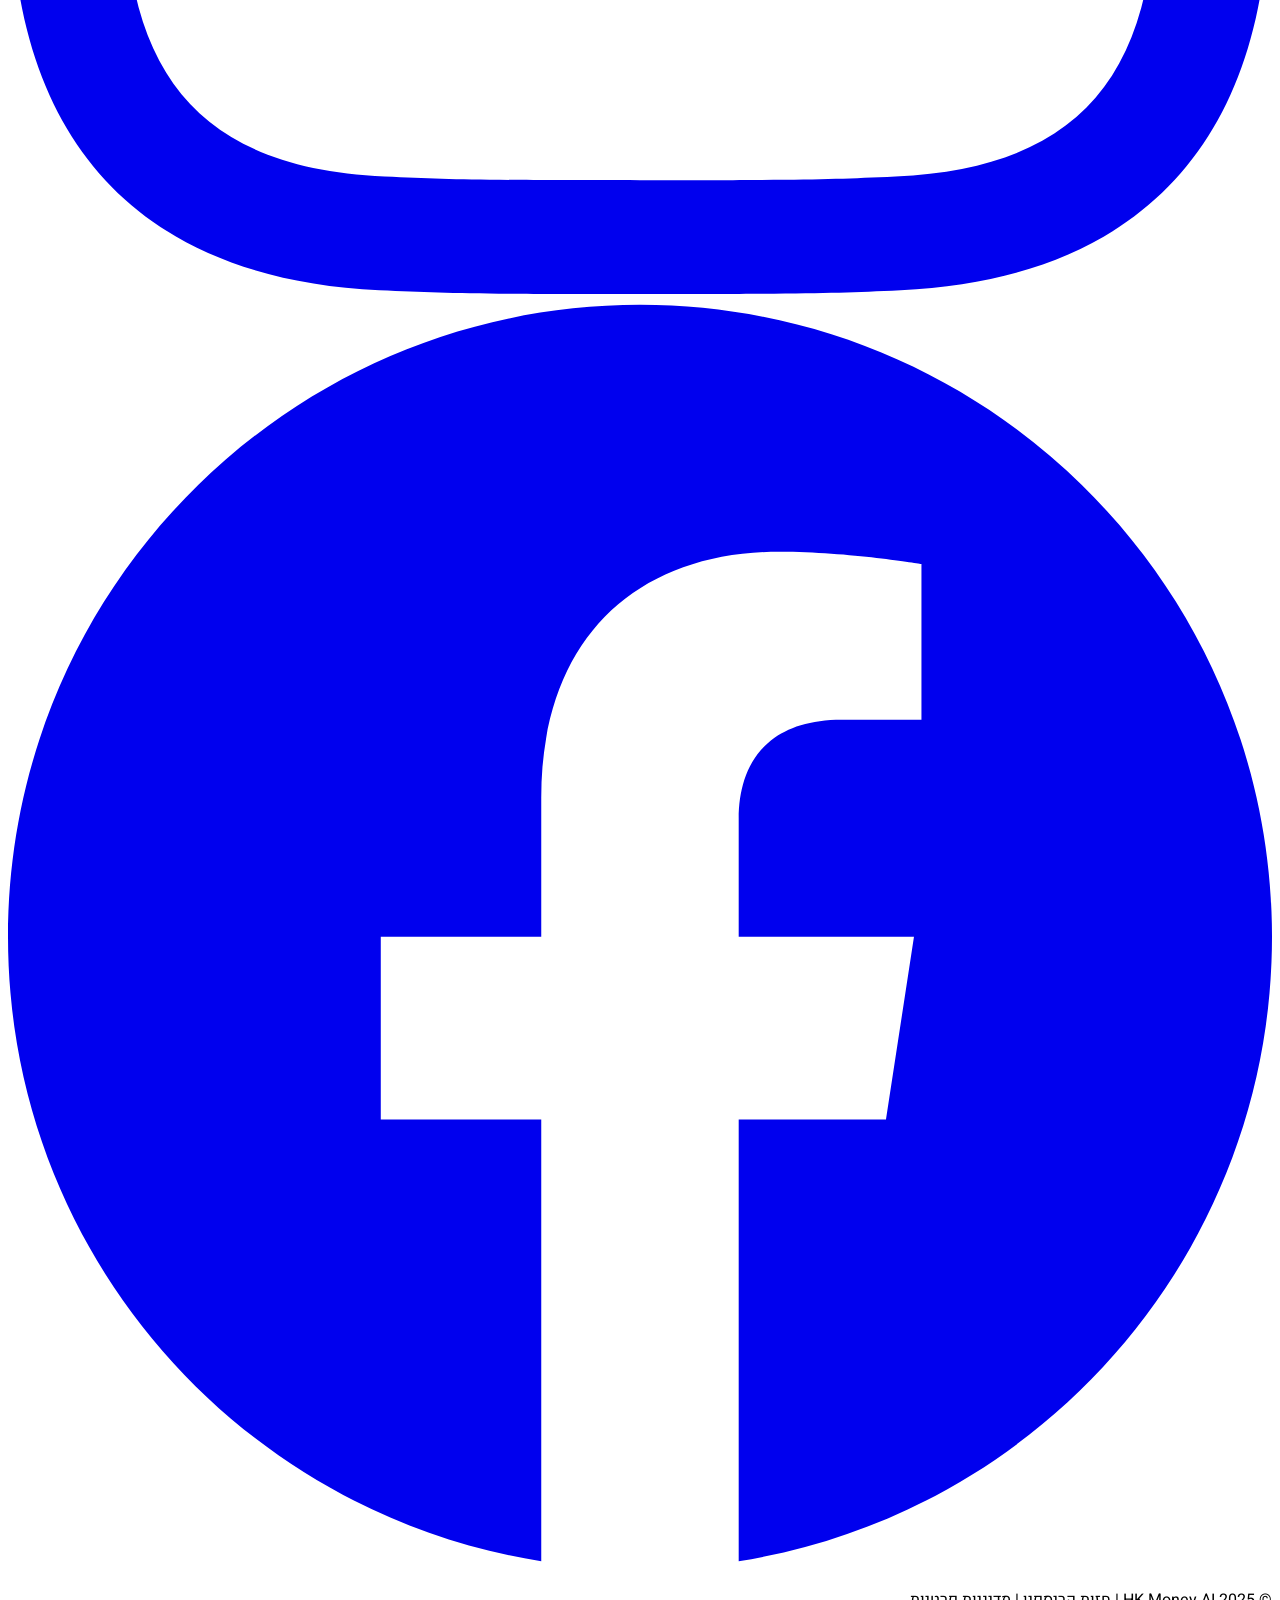
==== commit 7732897c: "Clean repo: rename to index.html, remove old pages, add .gitignore Co-Authored-By: Claude Sonnet 4.6" ====
--- a/index.html
+++ b/index.html
@@ -3,298 +3,756 @@
 <head>
   <meta charset="UTF-8" />
   <meta name="viewport" content="width=device-width, initial-scale=1.0" />
-  <title>HK קבוצת חזות קריספין | כל הכלים להצלחת העסק שלך במקום אחד</title>
-  <meta name="description" content="כל עסק הוא ייחודי, ולכל לקוח יש צרכים ואתגרים שונים. אנו מציעים פתרונות מותאמים אישית שמתמקדים בצמיחה, יעילות, ושיפור מתמיד." />
-  <link rel="stylesheet" href="css/style.css" />
+  <title>HK Money AI – AI שמנהל לך את הכסף כל יום</title>
+  <meta name="description" content="שילוב מערכת AI ייעודית עם מנהל תזרים אישי ויועץ פיננסי — הכל בוואטסאפ, כל יום. תדע כמה כסף יהיה לך ביום שישי." />
+
+  <!-- Favicon -->
+  <link rel="icon" type="image/png" href="assets/money-hk-icon.png" />
+
+  <!-- Open Graph / Social sharing -->
+  <meta property="og:type" content="website" />
+  <meta property="og:title" content="HK Money AI – AI שמנהל לך את הכסף כל יום" />
+  <meta property="og:description" content="המחלקה הפיננסית ההיברידית הראשונה: ניהול תזרים אנושי, ליווי כלכלן אישי ומענה AI מיידי בוואטסאפ." />
+  <meta property="og:image" content="assets/money-hk-icon.png" />
+  <meta name="twitter:card" content="summary_large_image" />
+  <meta name="twitter:title" content="HK Money AI – AI שמנהל לך את הכסף כל יום" />
+  <meta name="twitter:description" content="המחלקה הפיננסית ההיברידית הראשונה: ניהול תזרים אנושי, ליווי כלכלן אישי ומענה AI מיידי בוואטסאפ." />
+
   <link rel="preconnect" href="https://fonts.googleapis.com" />
   <link rel="preconnect" href="https://fonts.gstatic.com" crossorigin />
+  <link href="https://fonts.googleapis.com/css2?family=Heebo:wght@300;400;500;600;700;800;900&family=Karantina:wght@400;700&family=Rubik:wght@300;400;500;600;700&family=Open+Sans+Hebrew:wght@400;700&display=swap" rel="stylesheet" />
+  <link rel="stylesheet" href="css/money.css" />
+  <link rel="stylesheet" href="css/hk-money-ai.css?v=5" />
 </head>
 <body>
 
-  <!-- ── Header ── -->
-  <header class="site-header" id="site-header">
-    <div class="container">
-      <nav class="nav">
-        <!-- Logo (right in RTL) -->
-        <a href="index.html" class="nav__logo">
-          <span class="nav__logo-hk">HK</span>
-          <span class="nav__logo-text">חזות קריספין</span>
+  <!-- ── HEADER ── -->
+  <header class="mn-header" id="mn-header">
+    <div class="mn-wrap">
+      <nav class="mn-nav">
+        <a href="#" class="mn-logo">
+          <img src="assets/hkmoneylogo.png" alt="HK Money AI" class="mn-logo__img" />
         </a>
-
-        <!-- Links (left in RTL) -->
-        <ul class="nav__links" id="nav-links">
-          <li><a href="index.html" class="active">בית</a></li>
-          <li><a href="#products">מוצרים</a></li>
-          <li><a href="meeting.html" class="btn btn--salmon" style="padding:8px 22px;font-size:.9rem;">קביעת פגישה</a></li>
+        <ul class="mn-nav__links" id="mn-nav-links">
+          <li><a href="#trio">מה זה HK Money?</a></li>
+          <li><a href="#how">איך זה עובד?</a></li>
+          <li><a href="#demo">ככה זה נראה</a></li>
+          <li><a href="#testimonials">מה אומרים עלינו</a></li>
+          <li><a href="#contact" class="mn-btn mn-btn--salmon mn-nav__cta">רוצה לנסות</a></li>
         </ul>
-
-        <button class="nav__toggle" id="nav-toggle" aria-label="תפריט">
+        <button class="mn-nav__toggle" id="mn-toggle" aria-label="תפריט">
           <span></span><span></span><span></span>
         </button>
       </nav>
     </div>
   </header>
 
-  <!-- ── Hero ── -->
-  <section class="hero" id="home">
-    <div class="hero__bg"></div>
-    <div class="hero__overlay"></div>
-    <div class="container" style="position:relative;z-index:2;width:100%;">
-      <div class="hero__content">
-        <div class="hero__logo-big">
-          <span class="hero__name">קבוצת</span>
-          <span class="hero__hk">HK</span>
-        </div>
-        <div class="hero__name" style="font-size:clamp(1.8rem,3.5vw,3rem);margin-bottom:16px;">חזות קריספין</div>
-        <p class="hero__sub">כל הכלים להצלחת<br/>העסק שלך במקום אחד</p>
-        <a href="#contact" class="btn btn--salmon">אני רוצה להצליח</a>
-      </div>
-    </div>
-  </section>
-
-  <!-- ── השיטה שלנו ── -->
-  <section class="section" id="method">
-    <div class="container">
-      <div class="method__intro">
-        <span class="section-tag">הגישה שלנו</span>
-        <h2 class="section-title">השיטה שלנו</h2>
-        <p class="section-desc">
-          השיטה שלנו נבנתה מתוך הבנה שכל עסק הוא ייחודי, ולכל לקוח יש צרכים ואתגרים שונים.
-          לכן, אנו מציעים פתרונות מותאמים אישית שמתמקדים בצמיחה, יעילות, ושיפור מתמיד.
+  <!-- ══════════════════════════════════
+       HERO
+  ══════════════════════════════════ -->
+  <section class="mn-hero" id="home">
+    <div class="mn-hero__bg-wrap">
+      <img src="assets/money-bg.jpg" alt="" class="mn-hero__bg-img" />
+    </div>
+    <div class="mn-hero__white-bottom"></div>
+    <div class="mn-hero__inner">
+      <h1 class="mn-hero__headline">
+        <img src="assets/hkmoneylogo.png" alt="HK Money AI" class="mn-hero__inline-logo" />: הסטנדרט החדש<br class="mn-hero__br--desk" />
+        <span class="mn-hero__accent">של הליווי הפיננסי.</span>
+      </h1>
+      <p class="mn-hero__sub">המחלקה הפיננסית ההיברידית הראשונה: <span class="mn-hero__layer">ניהול תזרים אנושי</span>, <span class="mn-hero__layer">ליווי כלכלן אישי</span> ו<span class="mn-hero__layer">מענה AI מיידי</span> בוואטסאפ. אנחנו לוקחים אחריות על המספרים — כדי שתוכל לנהל את הצמיחה.</p>
+      <a href="#contact" class="mn-btn mn-btn--salmon mn-hero__cta">אני רוצה ליווי כזה</a>
+      <div class="mn-hero__images">
+        <div class="mn-hero__chat-wrap">
+          <img src="assets/money-chat.png" alt="AI תזרים בוואטסאפ" class="mn-hero__chat-img" />
+        </div>
+        <div class="mn-hero__man-wrap">
+          <img src="assets/money-man.png" alt="בעל עסק עם HK Money AI" class="mn-hero__man-img" />
+        </div>
+      </div>
+    </div>
+  </section>
+
+  <!-- ══════════════════════════════════
+       PROBLEM
+  ══════════════════════════════════ -->
+  <section class="ai-problem">
+    <div class="mn-wrap">
+      <div class="ai-problem__inner">
+        <div class="ai-problem__text">
+          <span class="mn-tag">הבעיה שכולם מכירים</span>
+          <h2 class="mn-section-title">
+            הרו"ח אומר שיש רווח —<br />
+            <span class="mn-accent-salmon">אבל הבנק ריק.</span>
+          </h2>
+          <p>זה לא עסק גרוע. זו בעיה של ניהול תזרים. הפער בין רווח על הנייר לבין כסף בחשבון הוא בדיוק המקום שבו עסקים נופלים.</p>
+          <p>ChatGPT לא יפתור את זה. גיליון אקסל לא יפתור את זה. ויועץ שרואים פעם ברבעון — גם לא.</p>
+          <p><strong>מה שפותר את זה — ניהול יומיומי, עם AI שמבין עסקים ישראלים, ואדם אמיתי שאחראי על התוצאות.</strong></p>
+          <a href="#trio" class="mn-btn mn-btn--navy" style="margin-top:8px">תספרו לי עוד</a>
+        </div>
+        <div class="ai-problem__stats">
+          <div class="ai-problem__stat">
+            <span class="ai-problem__num">82%</span>
+            <span class="ai-problem__label">מהעסקים שנסגרים — נסגרים בגלל בעיות תזרים, לא חוסר רווחיות</span>
+          </div>
+          <div class="ai-problem__stat">
+            <span class="ai-problem__num">1 מתוך 3</span>
+            <span class="ai-problem__label">בעלי עסקים לא יודעים מה תהיה היתרה שלהם בעוד שבועיים</span>
+          </div>
+        </div>
+      </div>
+    </div>
+  </section>
+
+  <!-- ══════════════════════════════════
+       TRIO — THE CORE DIFFERENTIATOR
+  ══════════════════════════════════ -->
+  <section class="ai-trio" id="trio">
+    <div class="mn-wrap">
+      <div class="ai-trio__header">
+        <span class="mn-tag mn-tag--center">מה שאף אחד אחר לא נותן</span>
+        <h2 class="mn-section-title mn-section-title--center">
+          לא AI בלבד. לא יועץ בלבד.<br />
+          <span class="mn-accent-salmon">שלושה מומחים שעובדים יחד — בשבילך.</span>
+        </h2>
+        <p class="ai-trio__sub">רוב הפתרונות בשוק נותנים לך אחד מהשלושה. אנחנו נותנים את כולם, ביחד, כל יום.</p>
+      </div>
+
+      <div class="ai-trio__grid">
+
+        <!-- שכבה 1: מנהל תזרים אנושי -->
+        <div class="ai-trio__card ai-trio__card--manager">
+          <div class="ai-trio__card-badge">01</div>
+          <div class="ai-trio__card-icon">
+            <svg viewBox="0 0 60 60" fill="none" xmlns="http://www.w3.org/2000/svg">
+              <circle cx="30" cy="30" r="30" fill="#E8EFF5"/>
+              <circle cx="30" cy="22" r="7" stroke="#0c4068" stroke-width="2.2"/>
+              <path d="M15 48c0-8.284 6.716-15 15-15s15 6.716 15 15" stroke="#0c4068" stroke-width="2.2" stroke-linecap="round"/>
+              <path d="M37 32l2 2 4-4" stroke="#0c4068" stroke-width="2" stroke-linecap="round" stroke-linejoin="round"/>
+            </svg>
+          </div>
+          <h3>מנהל תזרים אנושי צמוד</h3>
+          <p class="ai-trio__role-label">העיניים שלך על הכסף</p>
+          <ul class="ai-trio__list">
+            <li>מנהל תזרים אמיתי — בן אדם</li>
+            <li>בקרה ופיקוח יומיומי על תנועות הכסף</li>
+            <li>אחראי על הדיוק — לא רק "מייעץ"</li>
+            <li>שקט נפשי מוחלט</li>
+          </ul>
+        </div>
+
+        <!-- שכבה 2: כלכלן אסטרטגי -->
+        <div class="ai-trio__card ai-trio__card--advisor">
+          <div class="ai-trio__card-badge">02</div>
+          <div class="ai-trio__card-icon">
+            <svg viewBox="0 0 60 60" fill="none" xmlns="http://www.w3.org/2000/svg">
+              <circle cx="30" cy="30" r="30" fill="#FCECEA"/>
+              <polyline points="10,44 20,30 28,36 40,18 50,22" stroke="#e48375" stroke-width="2.2" stroke-linecap="round" stroke-linejoin="round"/>
+              <circle cx="50" cy="22" r="3" fill="#e48375"/>
+              <line x1="10" y1="48" x2="50" y2="48" stroke="#e48375" stroke-width="1.5" stroke-dasharray="2 3" stroke-linecap="round"/>
+            </svg>
+          </div>
+          <h3>ליווי כלכלן אסטרטגי</h3>
+          <p class="ai-trio__role-label">המוח שמאחורי הצמיחה</p>
+          <ul class="ai-trio__list">
+            <li>פגישה חודשית עם כלכלן בכיר</li>
+            <li>ניתוח רווחיות ותחזיות צמיחה</li>
+            <li>תכנון פיננסי לטווח הארוך</li>
+            <li>החלטות חכמות מבוססות דאטה</li>
+          </ul>
+        </div>
+
+        <!-- שכבה 3: AI -->
+        <div class="ai-trio__card ai-trio__card--ai">
+          <div class="ai-trio__card-badge">03</div>
+          <div class="ai-trio__card-icon">
+            <svg viewBox="0 0 60 60" fill="none" xmlns="http://www.w3.org/2000/svg">
+              <circle cx="30" cy="30" r="30" fill="#EBF7FD"/>
+              <rect x="14" y="18" width="32" height="24" rx="5" stroke="#39ABE2" stroke-width="2.2"/>
+              <circle cx="22" cy="30" r="3" fill="#39ABE2"/>
+              <circle cx="38" cy="30" r="3" fill="#39ABE2"/>
+              <path d="M22 42v3M38 42v3" stroke="#39ABE2" stroke-width="2.2" stroke-linecap="round"/>
+              <path d="M14 30H10M50 30h-4" stroke="#39ABE2" stroke-width="2.2" stroke-linecap="round"/>
+            </svg>
+          </div>
+          <h3>מענה AI מיידי בוואטסאפ</h3>
+          <p class="ai-trio__role-label">התשובות שלך בכיס</p>
+          <ul class="ai-trio__list">
+            <li>שאל שאלות וקבל דוחות בזמן אמת</li>
+            <li>תובנות פיננסיות ישירות לוואטסאפ</li>
+            <li>התראות לפני שיש בעיה</li>
+            <li>פשוט, מהיר וזמין 24/7</li>
+          </ul>
+        </div>
+
+      </div>
+
+      <div class="ai-trio__connector">
+        <div class="ai-trio__connector-text">
+          שלושתם מתקשרים ביניהם — כל יום — כך שתמיד יש מישהו שמסתכל על הכסף שלך
+        </div>
+      </div>
+
+    </div>
+  </section>
+
+  <!-- ══════════════════════════════════
+       FIRST CONTACT FORM
+  ══════════════════════════════════ -->
+  <section class="mn-contact" id="lead">
+    <div class="mn-wrap mn-contact__inner">
+      <form class="mn-contact__form" id="lead-form" onsubmit="return false">
+        <p class="mn-contact__form-title">השאירו פרטים — נחזור תוך 24 שעות</p>
+        <input type="text" placeholder="שם מלא" class="mn-input" required />
+        <input type="tel" placeholder="טלפון" class="mn-input" required />
+        <input type="email" placeholder="מייל" class="mn-input" />
+        <button type="submit" class="mn-btn mn-btn--salmon mn-btn--full">
+          רוצה AI + מנהל + יועץ בשבילי
+        </button>
+        <p class="mn-contact__fine">ללא התחייבות · הדגמה חינמית · בוואטסאפ שלכם</p>
+      </form>
+      <div class="mn-contact__text">
+        <h2 class="mn-section-title mn-section-title--white">
+          מיוחד לעסקים קטנים<br />ובינוניים בישראל
+        </h2>
+        <p class="mn-contact__sub">אתם לא צריכים לבחור בין AI לבין ליווי אנושי — אנחנו נותנים לכם את שניהם, בוואטסאפ, כל יום.</p>
+        <div class="mn-contact__badges">
+          <span class="mn-badge">✓ ללא התחייבות</span>
+          <span class="mn-badge">✓ הדגמה חינמית</span>
+          <span class="mn-badge">✓ בוואטסאפ שלכם</span>
+        </div>
+      </div>
+    </div>
+  </section>
+
+  <!-- ══════════════════════════════════
+       HOW IT WORKS
+  ══════════════════════════════════ -->
+  <section class="mn-features" id="how">
+    <div class="mn-wrap">
+      <div class="mn-features__header">
+        <span class="mn-tag mn-tag--center">איך זה עובד ביומיום?</span>
+        <h2 class="mn-section-title mn-section-title--center">
+          כל יום — בלי שתעשה כלום —<br />
+          <span class="mn-accent-salmon">הכסף שלך מנוהל</span>
+        </h2>
+      </div>
+      <div class="ai-how-grid">
+        <div class="ai-how-step">
+          <div class="ai-how-step__num">01</div>
+          <h3>לילה — AI עובד</h3>
+          <p>בזמן שאתה ישן, מנוע ה-AI מושך נתונים מחשבונות הבנק, מנתח כל תנועה, ומכין סיכום מוכן לבוקר.</p>
+        </div>
+        <div class="ai-how-arrow">←</div>
+        <div class="ai-how-step">
+          <div class="ai-how-step__num">02</div>
+          <h3>בוקר — המנהל בודק</h3>
+          <p>מנהל התזרים האישי שלך עובר על הנתונים, מוודא דיוק, מעדכן תחזית ומתריע על כל דבר חריג.</p>
+        </div>
+        <div class="ai-how-arrow">←</div>
+        <div class="ai-how-step">
+          <div class="ai-how-step__num">03</div>
+          <h3>אתה — רק מסתכל</h3>
+          <p>פותח וואטסאפ, רואה עדכון יומי מסודר. שואל שאלה — מקבל תשובה. הכסף מנוהל.</p>
+        </div>
+      </div>
+    </div>
+  </section>
+
+  <!-- ══════════════════════════════════
+       FEATURES  (5 cards from Figma 2018-4318)
+  ══════════════════════════════════ -->
+  <section class="ai-features" id="features">
+    <div class="mn-wrap">
+      <div class="ai-features__header">
+        <span class="mn-tag mn-tag--center">הכירו את HK Money</span>
+        <h2 class="mn-section-title mn-section-title--center">
+          מנהל הכספים החכם שלכם —<br />
+          <span class="mn-accent-salmon">פשוט, אישי, תמיד שם</span>
+        </h2>
+        <p class="ai-features__tagline">
+          מערכת המשלבת מנוע AI מתקדם וייעודי עם מנהל כספים אישי שמכיר אותך ואת העסק שלך אישית
         </p>
-        <a href="#contact" class="btn btn--salmon">אני רוצה להצליח</a>
-      </div>
-
-      <div class="method__steps">
-        <div class="method-step">
-          <div class="method-step__num">1</div>
-          <h3 class="method-step__title">הבנת המצב הנוכחי</h3>
-          <p class="method-step__text">
-            תחילת התהליך שלנו מבוססת על ניתוח מעמיק של מצבו הנוכחי של העסק.
-            אנו מבצעים סקירה יסודית של כל תחומי הפעילות – מהמבנה הארגוני ועד לפעילות הפיננסית,
-            במטרה להבין לעומק את נקודות החוזק והאתגרים שעומדים בפניו.
-          </p>
-        </div>
-
-        <div class="method-step">
-          <div class="method-step__num">2</div>
-          <h3 class="method-step__title">יישום וביצוע</h3>
-          <p class="method-step__text">
-            אנו מאמינים שייעוץ עסקי לא מסתיים בתכנון, אלא מתחיל ביישום.
-            הצוות שלנו מלווה את הלקוחות בתהליך היישום, תוך מעקב אחר ההתקדמות
-            וביצוע התאמות בזמן אמת בהתאם לצרכים ולתנאי השוק המשתנים.
-          </p>
-        </div>
-
-        <div class="method-step">
-          <div class="method-step__num">3</div>
-          <h3 class="method-step__title">מעקב ושיפור מתמיד</h3>
-          <p class="method-step__text">
-            שיטת העבודה שלנו מתבססת על חתירה לשיפור מתמיד. אנו מבצעים מעקב שוטף
-            אחר הביצועים של העסק, מודדים את ההצלחה בהתאם ליעדים שנקבעו, וממשיכים
-            לייעץ ולהציע שיפורים על מנת להבטיח שהעסק נשאר בקו צמיחה מתמיד.
-          </p>
-        </div>
-      </div>
-    </div>
-  </section>
-
-  <!-- ── הצוות ── -->
-  <section class="section section--alt">
-    <div class="container">
-      <span class="section-tag">הצוות המוביל</span>
-      <h2 class="section-title">מי אנחנו?</h2>
-
-      <div class="team__grid">
-        <!-- אייל חזות -->
-        <div class="team-card">
-          <div class="team-card__avatar">א</div>
-          <div class="team-card__name">אייל חזות</div>
-          <div class="team-card__role">יזם ומומחה ייעוץ עסקי</div>
-          <p class="team-card__bio">
-            יזם ומומחה בעל שם בתחום הייעוץ העסקי, עם ניסיון עשיר בהובלת תהליכים
-            אסטרטגיים וניהוליים בחברות בכל סדר גודל. אייל הוא המייסד והבעלים של
-            BiziBox, ממשק לניהול פיננסי המשרת עשרות אלפי עסקים בישראל, וכן הוביל
-            את חברת הייעוץ המצליחה IFACT.
-          </p>
-          <p class="team-card__bio">
-            יחד, אנו בונים אסטרטגיות חכמות ומותאמות אישית שמובילות להצלחה עסקית
-            בת קיימא, תוך ליווי צמוד ושיתוף פעולה עם לקוחותינו לכל אורך הדרך.
-            בין אם מדובר בעסקים קטנים או חברות גדולות, הצוות שלנו כאן כדי לעזור.
-          </p>
-          <blockquote class="team-card__quote">
-            "אני מאמין שבכל עסק מסתתר סיפור ייחודי, ולא רק מספרים. מטרתי היא לספק לכל עסק
-            פתרון מקיף – משלב האסטרטגיה והתכנון ועד היישום בפועל. מספרים הם לא רק נתונים –
-            הם הסיפור האמיתי של העסק!"
-          </blockquote>
-        </div>
-
-        <!-- אופיר קריספין -->
-        <div class="team-card">
-          <div class="team-card__avatar">א</div>
-          <div class="team-card__name">אופיר קריספין</div>
-          <div class="team-card__role">רואה חשבון מוסמך (C.P.A) | לשעבר CFO</div>
-          <p class="team-card__bio">
-            רואה חשבון מוסמך (C.P.A) ובעל תואר שני בחשבונאות וכלכלה, עם למעלה מ-10
-            שנות ניסיון בניהול כספים בחברות מובילות. כיהן כסמנכ"ל כספים (CFO) במספר
-            חברות גדולות ומגוונות במשק, מביא עמו ניסיון עשיר בניהול פיננסי ובפיתוח
-            אסטרטגיות כלכליות. אופיר בעל נסיון רב בניהול תזרימי מזומנים, בניית תקציבים
-            ותוכניות עסקיות המותאמים לצרכי העסק, התנהלות מול בנקים וחברות אשראי.
-          </p>
-          <blockquote class="team-card__quote">
-            "כרואה חשבון עם ניסיון במגוון חברות ותחומים אני מתמחה בליווי עסקים בגדלים שונים.
-            מטרתי היא לא רק לנהל את הכספים, אלא להוביל את העסק להצלחה פיננסית מתמשכת.
-            מספרים זה לא רק נתונים – זה הסיפור האמיתי של העסק!"
-          </blockquote>
-        </div>
-      </div>
-    </div>
-  </section>
-
-  <!-- ── על הקבוצה ── -->
-  <section class="section section--navy">
-    <div class="container">
-      <div class="about__text">
-        <span class="section-tag">על הקבוצה</span>
-        <h2 class="section-title">חזות קריספין</h2>
-        <p class="section-desc" style="margin:0 auto;">
-          חזות קריספין הוא משרד ייעוץ מתקדם בהובלתם של אייל חזות ואופיר קריספין,
-          שני מומחים בעלי ניסיון עשיר ומעמיק בניהול וייעוץ עסקי, המציעים מגוון שירותים
-          מותאמים אישית לעסקים בכל גודל.
-        </p>
-      </div>
-    </div>
-  </section>
-
-  <!-- ── המוצרים שלנו ── -->
-  <section class="section section--navy" id="products">
-    <div class="container">
-      <span class="section-tag">מה אנחנו מציעים</span>
-      <h2 class="section-title">המוצרים שלנו</h2>
-
-      <div class="products__grid">
-        <div class="product-card">
-          <div class="product-card__icon">💰</div>
-          <h3 class="product-card__title">HK-Money</h3>
-          <p class="product-card__desc">
-            שילוב מנצח של מנהל כספים מקצועי ומערכת מהפכנית מבוססת AI לניהול שוטף,
-            אמין, מקצועי ובטוח של התזרים בעסק.
-          </p>
-          <a href="hybrid-economic-flow-management.html" class="product-card__link">ספרו לי עוד</a>
-        </div>
-
-        <div class="product-card">
-          <div class="product-card__icon">🎯</div>
-          <h3 class="product-card__title">ייעוץ עסקי אסטרטגי</h3>
-          <p class="product-card__desc">
-            פתרון אסטרטגי מלא הכולל דיוק, מיקוד וייחודיות עסקית, סידור תהליכי העבודה,
-            שיווק, ניהול כספים ומכירות לייעול וצמיחה עסקית.
-          </p>
-          <a href="strategic-business-consulting.html" class="product-card__link">ספרו לי עוד</a>
-        </div>
-      </div>
-    </div>
-  </section>
-
-  <!-- ── המלצות ── -->
-  <section class="section section--alt">
-    <div class="container">
-      <span class="section-tag">מה אומרים עלינו</span>
-      <h2 class="section-title">לקוחות ממליצים</h2>
-
-      <div class="testimonials__grid">
-        <div class="testimonial-card">
-          <p class="testimonial-card__quote">
-            עם אתגר אדיר של גדילה עסקית מחנות אחת לרשת בפריסה ארצית חיפשתי מלווה עסקי בעל נסיון מוכח,
-            בעזרת הליווי הצמוד של אופיר הבנתי איך לנהל את הצמיחה הפיננסית על הצד הטוב ביותר.
-          </p>
-          <div class="testimonial-card__name">עמית אגיב</div>
-          <div class="testimonial-card__company">מיתוקית – רשת חנויות פרחים ומארזים</div>
-        </div>
-
-        <div class="testimonial-card">
-          <p class="testimonial-card__quote">
-            בעסק כל כך תנודתי של הפקות הארועים, HK בליווי צמוד של אופיר הפכו את ניהול התקציב
-            החודשי שלי מאתגר למנוף עסקי.
-          </p>
-          <div class="testimonial-card__name">פנינה סאקס</div>
-          <div class="testimonial-card__company">ראש חוצות בע"מ – עסק להפקת ארועים</div>
-        </div>
-
-        <div class="testimonial-card">
-          <p class="testimonial-card__quote">
-            לפני שהכרתי את HK ואת אופיר לא הבנתי לאן הולך הכסף. עכשיו, אחריי שהתחלתי
-            לנהל תזרים מזומנים אני מבין היכן הכסף שלי.
-          </p>
-          <div class="testimonial-card__name">מיקי ברקוביץ</div>
-          <div class="testimonial-card__company">תכשיטי ברקוביץ</div>
-        </div>
-      </div>
-    </div>
-  </section>
-
-  <!-- ── טופס יצירת קשר ── -->
-  <section class="contact" id="contact">
-    <div class="container">
-      <div class="contact__inner">
-        <h2 class="contact__title">דברו איתנו</h2>
-        <p class="contact__sub">להבטחת הצמיחה של העסק שלך – השאר פרטים ונחזור אליך</p>
-
-        <form class="contact__form">
-          <div class="form-group">
-            <label for="fname">שם פרטי *</label>
-            <input type="text" id="fname" name="fname" placeholder="ישראל" required />
-          </div>
-          <div class="form-group">
-            <label for="phone">טלפון *</label>
-            <input type="tel" id="phone" name="phone" placeholder="050-0000000" dir="ltr" required />
-          </div>
-          <button type="submit" class="btn btn--salmon" style="width:100%;padding:14px;">שלחו</button>
-        </form>
-      </div>
-    </div>
-  </section>
-
-  <!-- ── Footer ── -->
-  <footer class="site-footer">
-    <div class="container">
-      <div class="site-footer__logo">HK</div>
-      <div class="site-footer__name">קבוצת חזות קריספין</div>
-      <nav class="site-footer__links">
-        <a href="index.html">בית</a>
-        <a href="strategic-business-consulting.html">ייעוץ עסקי</a>
-        <a href="hybrid-economic-flow-management.html">ניהול תזרים</a>
-        <a href="personal-financial-management.html">ניהול פיננסי אישי</a>
-        <a href="meeting.html">קביעת פגישה</a>
-        <a href="privacy.html">מדיניות פרטיות</a>
-      </nav>
-      <div class="site-footer__copy">
-        © 2025 HK קבוצת חזות קריספין. כל הזכויות שמורות. | <a href="tel:+972559647897">055-964-7897</a>
-      </div>
+      </div>
+
+      <div class="ai-features__grid">
+        <!-- Simple -->
+        <div class="ai-feat-card">
+          <div class="ai-feat-card__icon">
+            <img src="assets/feat-icon-simple.svg" alt="" class="ai-feat-card__icon-img" />
+          </div>
+          <h3 class="ai-feat-card__title">פשוט</h3>
+          <p class="ai-feat-card__text">נתונים פיננסיים זורמים<br />אוטומטית למערכת — אתה לא עושה כלום</p>
+        </div>
+        <!-- Personal -->
+        <div class="ai-feat-card">
+          <div class="ai-feat-card__icon">
+            <img src="assets/feat-icon-personal.svg" alt="" class="ai-feat-card__icon-img" />
+          </div>
+          <h3 class="ai-feat-card__title">אישי</h3>
+          <p class="ai-feat-card__text">גם המערכת וגם היועץ מכירים<br />אותך ואת העסק שלך לעומק</p>
+        </div>
+        <!-- Hybrid -->
+        <div class="ai-feat-card">
+          <div class="ai-feat-card__icon">
+            <img src="assets/feat-icon-hybrid.svg" alt="" class="ai-feat-card__icon-img" />
+          </div>
+          <h3 class="ai-feat-card__title">היברידי</h3>
+          <p class="ai-feat-card__text">מומחה אנושי מקבל נתונים<br />ישירות מה-AI ופועל בהתאם</p>
+        </div>
+        <!-- Active -->
+        <div class="ai-feat-card">
+          <div class="ai-feat-card__icon">
+            <img src="assets/feat-icon-active.svg" alt="" class="ai-feat-card__icon-img" />
+          </div>
+          <h3 class="ai-feat-card__title">אקטיבי</h3>
+          <p class="ai-feat-card__text">המלצות והתראות נשלחות<br />בזמן אמת לוואטסאפ</p>
+        </div>
+        <!-- Available -->
+        <div class="ai-feat-card">
+          <div class="ai-feat-card__icon">
+            <img src="assets/feat-icon-available.svg" alt="" class="ai-feat-card__icon-img" />
+          </div>
+          <h3 class="ai-feat-card__title">זמין</h3>
+          <p class="ai-feat-card__text">מענה 24/7<br />לכל שאלה או מידע</p>
+        </div>
+      </div>
+
+      <div class="ai-features__cta">
+        <a href="#contact" class="mn-btn mn-btn--salmon">מתאים לי!</a>
+      </div>
+    </div>
+  </section>
+
+  <!-- ══════════════════════════════════
+       DEMO — phone with real image
+  ══════════════════════════════════ -->
+  <section class="mn-demo" id="demo">
+    <div class="mn-wrap mn-demo__inner">
+      <div class="mn-demo__text">
+        <span class="mn-tag">ככה זה נראה בפועל</span>
+        <h2 class="mn-section-title">
+          כל בוקר מגיע עדכון<br />
+          <span class="mn-accent-blue">לוואטסאפ שלך</span>
+        </h2>
+        <p class="mn-demo__body">המנהל עיבד. ה-AI ניתח. הכל מסודר ומחכה לך — יתרה, תנועות, תחזית, והתראות.</p>
+        <div class="mn-demo__features">
+          <div class="mn-demo__feat">
+            <span class="mn-demo__feat-icon">☀️</span>
+            <div>
+              <strong>עדכון תזרים יומי</strong>
+              <p>יתרה נוכחית + מה נכנס ויצא + תחזית לשבוע</p>
+            </div>
+          </div>
+          <div class="mn-demo__feat">
+            <span class="mn-demo__feat-icon">🔔</span>
+            <div>
+              <strong>התראות חכמות</strong>
+              <p>תשלום שלא הגיע? חריגה בהוצאות? — לפני שזה בעיה</p>
+            </div>
+          </div>
+          <div class="mn-demo__feat">
+            <span class="mn-demo__feat-icon">🎯</span>
+            <div>
+              <strong>מעקב תקציב מול יעד</strong>
+              <p>כל בוקר תדע אם אתה בתקציב — ומה הקצב שלך מול היעד החודשי</p>
+            </div>
+          </div>
+          <div class="mn-demo__feat">
+            <span class="mn-demo__feat-icon">💬</span>
+            <div>
+              <strong>שאל את ה-AI</strong>
+              <p>"כמה הוצאתי על שיווק החודש?" — תשובה תוך שנייה</p>
+            </div>
+          </div>
+        </div>
+        <a href="#contact" class="mn-btn mn-btn--navy">אני רוצה ככה לנהל את הכסף שלי</a>
+      </div>
+      <div class="mn-demo__phone">
+        <div class="wa-chat-card">
+          <div class="wa-chat-card__body">
+            <div class="wa-chat-card__msg wa-chat-card__msg--out">
+              <div class="wa-chat-card__bubble wa-chat-card__bubble--out">מה צפוי לרדת לי מהחשבון השבוע?</div>
+              <span class="wa-chat-card__time">12:21 ✓✓</span>
+            </div>
+            <div class="wa-chat-card__msg wa-chat-card__msg--in">
+              <div class="wa-chat-card__bubble wa-chat-card__bubble--in">
+                <div class="wa-cf__title">חברת לדוגמה בע"מ</div>
+                <div class="wa-cf__subtitle">תחזית תזרים שבועית</div>
+                <div class="wa-cf__date-line">נכון לבוקר יום ב׳, 26.3.2026</div>
+                <div class="wa-cf__balance-line">יתרת עו"ש נוכחית: <strong>75,187 ₪</strong></div>
+                <div class="wa-cf__divider"></div>
+                <div class="wa-cf__note">• פעולות שצפינו ועוד לא קרו</div>
+                <div class="wa-cf__item wa-cf__item--out">תשלום לספק מזון מרכזי<span>-25,000</span></div>
+                <div class="wa-cf__item wa-cf__item--out">העברה לקרן פנסיה עובדים<span>-12,639</span></div>
+                <div class="wa-cf__day-header">יום ב׳ — 27.3.2026</div>
+                <div class="wa-cf__item wa-cf__item--in">הכנסות מסליקה<span>+4,105</span></div>
+                <div class="wa-cf__item wa-cf__item--in">תשלום מלקוח עסקי<span>+864</span></div>
+                <div class="wa-cf__item wa-cf__item--out">משכורות עובדים<span>-65,000</span></div>
+                <div class="wa-cf__eod wa-cf__eod--neg">יתרה סוף יום: <strong>-61,258 ₪</strong></div>
+                <div class="wa-cf__day-header">יום ג׳ — 28.3.2026</div>
+                <div class="wa-cf__item wa-cf__item--in">הכנסות מסליקה<span>+667</span></div>
+                <div class="wa-cf__item wa-cf__item--out">ספק משקאות גדול<span>-4,000</span></div>
+              </div>
+              <span class="wa-chat-card__time">08:14</span>
+            </div>
+            <div class="wa-chat-card__msg wa-chat-card__msg--out">
+              <div class="wa-chat-card__bubble wa-chat-card__bubble--out">איך אני מול התקציב החודש?</div>
+              <span class="wa-chat-card__time">08:15 ✓✓</span>
+            </div>
+            <div class="wa-chat-card__msg wa-chat-card__msg--in">
+              <div class="wa-chat-card__bubble wa-chat-card__bubble--in">
+                <div class="wa-cf__title">מעקב תקציב — מרץ 2026</div>
+                <div class="wa-cf__date-line">עברו 26 מתוך 31 ימים (84%)</div>
+                <div class="wa-cf__divider"></div>
+                <div class="wa-cf__item wa-cf__item--out">הוצאות בפועל<span>87,450 ₪</span></div>
+                <div class="wa-cf__item">יעד חודשי<span style="color:#0c4068;font-weight:700">95,000 ₪</span></div>
+                <div class="wa-cf__divider"></div>
+                <div class="wa-cf__eod wa-cf__eod--pos">נותר בתקציב: <strong>7,550 ₪ ✅</strong></div>
+                <div class="wa-cf__note" style="margin-top:6px">אתה מתנהל יפה — בקצב הנוכחי תסגור את החודש מתחת ליעד.</div>
+              </div>
+              <span class="wa-chat-card__time">08:15</span>
+            </div>
+          </div>
+        </div>
+      </div>
+    </div>
+  </section>
+
+  <!-- ══════════════════════════════════
+       TESTIMONIALS
+  ══════════════════════════════════ -->
+  <section class="mn-testimonials" id="testimonials">
+    <div class="mn-wrap">
+      <h2 class="mn-section-title mn-section-title--center mn-section-title--white">מה אומרים עלינו?</h2>
+      <p class="mn-testimonials__sub">אל תקשיבו לנו — תקשיבו לבעלי עסקים בדיוק כמוכם שכבר מנהלים את הכסף שלהם חכם</p>
+      <div class="mn-testimonials__track" id="mn-testimonials-track">
+        <div class="mn-testimonial-card">
+          <div class="mn-testimonial-card__stars">★★★★★</div>
+          <p class="mn-testimonial-card__quote">"לפני HK Money הייתי מנסה לנחש אם יש לי כסף לשלם משכורות. היום אני יודע 10 ימים קדימה. שינה לי את החיים."</p>
+          <p class="mn-testimonial-card__name">דני כהן</p>
+          <p class="mn-testimonial-card__role">בעל חברת ייבוא, 12 עובדים</p>
+        </div>
+        <div class="mn-testimonial-card">
+          <div class="mn-testimonial-card__stars">★★★★★</div>
+          <p class="mn-testimonial-card__quote">"הרו"ח שלי תמיד הראה רווח אבל הבנק היה ריק. HK Money הסבירה לי למה — ועזרה לי לתקן את זה."</p>
+          <p class="mn-testimonial-card__name">מיכל רוזנברג</p>
+          <p class="mn-testimonial-card__role">בעלת רשת קפה, 3 סניפים</p>
+        </div>
+        <div class="mn-testimonial-card">
+          <div class="mn-testimonial-card__stars">★★★★★</div>
+          <p class="mn-testimonial-card__quote">"ה-AI עונה לשאלות שהרו"ח גבה ממני שעתיים לענות עליהן. מה שחשבתי שלוקח הרבה זמן — עכשיו שנייה בוואטסאפ."</p>
+          <p class="mn-testimonial-card__name">אמיר שפירא</p>
+          <p class="mn-testimonial-card__role">קבלן שיפוצים, 8 עובדים</p>
+        </div>
+        <div class="mn-testimonial-card">
+          <div class="mn-testimonial-card__stars">★★★★★</div>
+          <p class="mn-testimonial-card__quote">"קיבלתי התראה שיש לי חריגה בהוצאות שיווק. בדקתי — היה חיוב כפול. חסכתי ₪3,400 בגלל התראה אחת."</p>
+          <p class="mn-testimonial-card__name">רחל גולן</p>
+          <p class="mn-testimonial-card__role">חנות אונליין, מחזור שנתי ₪2M</p>
+        </div>
+        <div class="mn-testimonial-card">
+          <div class="mn-testimonial-card__stars">★★★★★</div>
+          <p class="mn-testimonial-card__quote">"פעם הייתי מתעורר בלילה מדאגות על הכסף. היום אני יודע שמישהו מנהל את זה בשבילי — AI ואדם. ישן טוב יותר."</p>
+          <p class="mn-testimonial-card__name">יוסי לוי</p>
+          <p class="mn-testimonial-card__role">מסעדן, 2 סניפים</p>
+        </div>
+      </div>
+      <div class="mn-testimonials__nav">
+        <button class="mn-testimonials__arrow" id="mn-prev" aria-label="הקודם">&#8249;</button>
+        <button class="mn-testimonials__arrow" id="mn-next" aria-label="הבא">&#8250;</button>
+      </div>
+    </div>
+  </section>
+
+  <!-- ══════════════════════════════════
+       ABOUT  (Figma 2044-13471)
+  ══════════════════════════════════ -->
+  <section class="ai-about" id="about">
+    <div class="ai-about__bg"></div>
+
+    <div class="mn-wrap ai-about__wrap">
+
+      <div class="ai-about__row">
+
+        <!-- Text side (right in RTL) -->
+        <div class="ai-about__text-col">
+          <h2 class="ai-about__title">הכירו את הפנים<br/>מאחורי HK Money</h2>
+          <p class="ai-about__intro">את המערכת תכננו אנשים שחיים ונושמים עסקים בישראל, במיוחד מהכיוון הפיננסי. החזון, הלב וההבנה הטוטאלית מה בעלי עסקים בישראל צריכים, מגיעה משני אנשים — אייל חזות ואופיר קריספין.</p>
+          <div class="ai-about__bottom">
+            <p class="ai-about__bottom-line">HK Money מסתכל איתך קדימה!</p>
+            <a href="#contact" class="mn-btn mn-btn--salmon">אני רוצה ליווי כזה</a>
+          </div>
+        </div>
+
+        <!-- Two cards (left in RTL) — second card offset down -->
+        <div class="ai-about__cards-col">
+
+          <!-- אייל חזות -->
+          <div class="ai-about__card">
+            <img src="assets/eyal1.png" alt="אייל חזות" class="ai-about__photo" />
+          </div>
+
+          <!-- אופיר קריספין — offset -->
+          <div class="ai-about__card ai-about__card--offset">
+            <img src="assets/ofir1.png" alt="אופיר קריספין" class="ai-about__photo" />
+          </div>
+
+        </div>
+      </div>
+
+    </div>
+  </section>
+
+  <!-- ══════════════════════════════════
+       FAQ  (from Figma 2032-9936)
+  ══════════════════════════════════ -->
+  <section class="ai-faq" id="faq">
+    <div class="mn-wrap">
+      <h2 class="ai-faq__title">שאלות נפוצות (וגם תשובות!)</h2>
+      <div class="ai-faq__list">
+
+        <div class="ai-faq__item ai-faq__item--open">
+          <button class="ai-faq__question" aria-expanded="true">
+            <span class="ai-faq__question-text">זה רק תוכנה?</span>
+            <span class="ai-faq__icon">−</span>
+          </button>
+          <div class="ai-faq__answer">
+            <p>לא. זה שירות היברידי שמשלב אנשי מקצוע (מנהל תזרים וכלכלן) יחד עם טכנולוגיית AI. אנחנו לא נותנים לך כלי עבודה — אנחנו לוקחים ממך את העבודה.</p>
+          </div>
+        </div>
+
+        <div class="ai-faq__item">
+          <button class="ai-faq__question" aria-expanded="false">
+            <span class="ai-faq__question-text">איך נרשמים?</span>
+            <span class="ai-faq__icon">+</span>
+          </button>
+          <div class="ai-faq__answer">
+            <p>זה פשוט וקל! לוחצים על אחד הכפתורים בטופס, ממלאים פרטים ואנחנו חוזרים אליכם. למה לא ישר להירשם? כי חשוב לנו לעשות אתכם שיחה קצרה, לוודא שהמערכת מתאימה לכם ב-100% ולהסביר איך מבצעים את השלבים הראשונים.</p>
+          </div>
+        </div>
+
+        <div class="ai-faq__item">
+          <button class="ai-faq__question" aria-expanded="false">
+            <span class="ai-faq__question-text">כבר יש לי רואה חשבון ויועץ עסקי, למה אני צריך את זה?</span>
+            <span class="ai-faq__icon">+</span>
+          </button>
+          <div class="ai-faq__answer">
+            <p>הרו"ח שלכם עוסק בדיווחים, מסים ורגולציה — לא בניהול תזרים יומיומי. אנחנו ממלאים את הפער: מי שמסתכל על הכסף שלכם כל יום, מתריע בזמן אמת ועוזר לכם לקבל החלטות בוקר בוקר. הרו"ח לא עושה את זה — ולא אמור.</p>
+          </div>
+        </div>
+
+        <div class="ai-faq__item">
+          <button class="ai-faq__question" aria-expanded="false">
+            <span class="ai-faq__question-text">אני בסה"כ עסק עצמאי קטן, נראה שזה מתאים לעסקים גדולים יותר?</span>
+            <span class="ai-faq__icon">+</span>
+          </button>
+          <div class="ai-faq__answer">
+            <p>ההפך. עסקים גדולים יש להם מנהלי כספים פנים-ארגוניים. עסקים קטנים ובינוניים — הם בדיוק מי שהכי זקוק לזה ולרוב הכי חסרים לו. HK Money AI נבנה במיוחד בשביל עסקים כמו שלכם.</p>
+          </div>
+        </div>
+
+        <div class="ai-faq__item">
+          <button class="ai-faq__question" aria-expanded="false">
+            <span class="ai-faq__question-text">אני לא סומך על AI לנהל לי את הכסף בעסק!</span>
+            <span class="ai-faq__icon">+</span>
+          </button>
+          <div class="ai-faq__answer">
+            <p>זו בדיוק הסיבה שיש מנהל תזרים אנושי. ה-AI מנתח ומתריע — אבל אדם אמיתי בודק, מוודא ואחראי על הנתונים. אתם לא תלויים רק במכונה. תמיד יש אדם מאחורי המערכת.</p>
+          </div>
+        </div>
+
+        <div class="ai-faq__item">
+          <button class="ai-faq__question" aria-expanded="false">
+            <span class="ai-faq__question-text">למי יש זמן ללמוד עוד מערכת חדשה?</span>
+            <span class="ai-faq__icon">+</span>
+          </button>
+          <div class="ai-faq__answer">
+            <p>אין מה ללמוד. הכל מגיע לוואטסאפ שלכם — שם אתם כבר נמצאים. אין אפליקציה חדשה, אין דשבורד להתחבר אליו, אין הדרכות. פותחים וואטסאפ — הכל שם.</p>
+          </div>
+        </div>
+
+        <div class="ai-faq__item">
+          <button class="ai-faq__question" aria-expanded="false">
+            <span class="ai-faq__question-text">אני לא מבין כלום בנושאים פיננסיים — מה שוות ההמלצות?</span>
+            <span class="ai-faq__icon">+</span>
+          </button>
+          <div class="ai-faq__answer">
+            <p>המערכת מדברת בשפה אנושית, לא בשפה פיננסית. "יש לך ₪12,000 בחשבון, ביום חמישי יצאו משכורות של ₪18,000 — צריך לסדר את זה עד אז." כך זה נראה. פשוט, ברור, וניתן לפעולה.</p>
+          </div>
+        </div>
+
+        <div class="ai-faq__item">
+          <button class="ai-faq__question" aria-expanded="false">
+            <span class="ai-faq__question-text">הולך לי לא רע בינתיים — למה לשנות?</span>
+            <span class="ai-faq__icon">+</span>
+          </button>
+          <div class="ai-faq__answer">
+            <p>רוב העסקים שנסגרו "הלך להם לא רע" שבוע לפני שסגרו. בעיות תזרים מתפתחות לאט ומגיעות בהפתעה. HK Money AI נועד בדיוק לזה — לזהות את הבעיות לפני שהן מגיעות.</p>
+          </div>
+        </div>
+
+        <div class="ai-faq__item">
+          <button class="ai-faq__question" aria-expanded="false">
+            <span class="ai-faq__question-text">האם המערכת בטוחה? לא נוח לי לחבר אותה לחשבונות שלי.</span>
+            <span class="ai-faq__icon">+</span>
+          </button>
+          <div class="ai-faq__answer">
+            <p>אנחנו עובדים עם חברות Open Banking מורשות שפועלות תחת רגולציה מלאה של בנק ישראל. לא שומרים סיסמאות, ואין גישה להעברות כספים — קריאה בלבד. אותם תקנים שעובד איתם הבנק שלכם.</p>
+          </div>
+        </div>
+
+        <div class="ai-faq__item">
+          <button class="ai-faq__question" aria-expanded="false">
+            <span class="ai-faq__question-text">מה כולל ניהול הכספים שלכם ב-HK?</span>
+            <span class="ai-faq__icon">+</span>
+          </button>
+          <div class="ai-faq__answer">
+            <p>עדכון תזרים יומי בוואטסאפ, תחזית שבועית ומעקב רציף, התראות חכמות על חריגות ותשלומים עתידיים, מענה לשאלות דרך ה-AI 24/7, ופגישת ייעוץ חודשית עם יועץ פיננסי לתכנון קדימה.</p>
+          </div>
+        </div>
+
+        <div class="ai-faq__item">
+          <button class="ai-faq__question" aria-expanded="false">
+            <span class="ai-faq__question-text">שווה לשלם על מערכת לניהול כספים? נשמע כמו פריווילגיה לעשירים…</span>
+            <span class="ai-faq__icon">+</span>
+          </button>
+          <div class="ai-faq__answer">
+            <p>ההיפך הוא הנכון. התשלום על מניעת בעיה אחת — תשלום שלא הגיע, חיוב כפול, מינוס לא מתוכנן — מחזיר את עצמו עשרות מונים. הלקוחות שלנו מדווחים על חיסכון ממוצע של אלפי שקלים בחודש הראשון בלבד.</p>
+          </div>
+        </div>
+
+      </div>
+    </div>
+  </section>
+
+  <!-- ══════════════════════════════════
+       PRICING
+  ══════════════════════════════════ -->
+  <section class="ai-pricing" id="pricing">
+    <div class="mn-wrap">
+      <div class="ai-pricing__header">
+        <span class="mn-tag mn-tag--center">מסלולי ליווי</span>
+        <h2 class="mn-section-title mn-section-title--center">
+          בחר את המסלול<br/>
+          <span class="mn-accent-salmon">המתאים לעסק שלך</span>
+        </h2>
+      </div>
+
+      <div class="ai-pricing__grid">
+
+        <!-- Plan 1: HK Money -->
+        <div class="ai-pricing__card">
+          <div class="ai-pricing__plan-name">HK Money</div>
+          <div class="ai-pricing__price">
+            <span class="ai-pricing__from">החל מ-</span>
+            <span class="ai-pricing__amount">649</span>
+            <span class="ai-pricing__currency">₪</span>
+            <span class="ai-pricing__vat">+ מע"מ / חודש</span>
+          </div>
+          <ul class="ai-pricing__features">
+            <li>ניהול תזרים אנושי יומיומי</li>
+            <li>עדכון תזרים בוואטסאפ כל בוקר</li>
+            <li>מענה AI מיידי 24/7</li>
+            <li>התראות חכמות בזמן אמת</li>
+            <li>תחזית שבועית ומעקב רציף</li>
+          </ul>
+          <a href="#contact" class="mn-btn mn-btn--navy mn-btn--full">מתחילים</a>
+        </div>
+
+        <!-- Plan 2: HK Money+ -->
+        <div class="ai-pricing__card ai-pricing__card--plus">
+          <div class="ai-pricing__badge">הכי פופולרי</div>
+          <div class="ai-pricing__plan-name">HK Money<span class="ai-pricing__plus">+</span></div>
+          <div class="ai-pricing__price">
+            <span class="ai-pricing__from">החל מ-</span>
+            <span class="ai-pricing__amount">1,000</span>
+            <span class="ai-pricing__currency">₪</span>
+            <span class="ai-pricing__vat">+ מע"מ / חודש</span>
+          </div>
+          <ul class="ai-pricing__features">
+            <li>כל מרכיבי מסלול HK Money</li>
+            <li>פגישת אסטרטגיה חודשית עם כלכלן</li>
+            <li>ניתוח רווחיות ותחזיות צמיחה</li>
+            <li>תוכנית פיננסית אישית לעסק</li>
+            <li>ליווי מלא — AI + אנושי + כלכלן</li>
+          </ul>
+          <a href="#contact" class="mn-btn mn-btn--salmon mn-btn--full">מתחילים</a>
+        </div>
+
+      </div>
+
+      <p class="ai-pricing__note">ללא התחייבות · הדגמה חינמית · ביטול בכל עת</p>
+    </div>
+  </section>
+
+  <!-- ══════════════════════════════════
+       FINAL CONTACT
+  ══════════════════════════════════ -->
+  <section class="mn-contact" id="contact">
+    <div class="mn-wrap mn-contact__inner">
+      <form class="mn-contact__form" id="mn-form" onsubmit="return false">
+        <p class="mn-contact__form-title">מלאו פרטים — נחזור אליכם תוך 24 שעות</p>
+        <input type="text" placeholder="שם מלא" class="mn-input" required />
+        <input type="tel" placeholder="טלפון" class="mn-input" required />
+        <input type="email" placeholder="מייל" class="mn-input" />
+        <input type="text" placeholder="שם העסק" class="mn-input" />
+        <button type="submit" class="mn-btn mn-btn--salmon mn-btn--full mn-btn--xl">
+          רוצה AI + מנהל + יועץ בשבילי
+        </button>
+        <p class="mn-contact__fine">נחזור אליכם תוך 24 שעות. ללא ספאם, ללא מכירות אגרסיביות.</p>
+      </form>
+      <div class="mn-contact__text">
+        <h2 class="mn-section-title mn-section-title--white">
+          רוצים לדעת כמה כסף<br />יהיה לכם ביום שישי?
+        </h2>
+        <p class="mn-contact__sub">הדגמה אישית, חינמית, בוואטסאפ. תראו איך זה עובד ותחליטו.</p>
+        <div class="mn-contact__badges">
+          <span class="mn-badge">✓ ללא התחייבות</span>
+          <span class="mn-badge">✓ הדגמה חינמית</span>
+          <span class="mn-badge">✓ תוצאות תוך שבוע</span>
+        </div>
+      </div>
+    </div>
+  </section>
+
+  <!-- ── FOOTER ── -->
+  <footer class="mn-footer">
+    <div class="mn-wrap mn-footer__inner">
+      <a href="#" class="mn-logo mn-logo--footer">
+        <img src="assets/hkmoneylogo.png" alt="HK Money AI" class="mn-logo__img" />
+      </a>
+      <div class="mn-footer__social">
+        <a href="#" class="mn-social-btn" aria-label="WhatsApp"><svg viewBox="0 0 24 24" fill="currentColor"><path d="M17.472 14.382c-.297-.149-1.758-.867-2.03-.967-.273-.099-.471-.148-.67.15-.197.297-.767.966-.94 1.164-.173.199-.347.223-.644.075-.297-.15-1.255-.463-2.39-1.475-.883-.788-1.48-1.761-1.653-2.059-.173-.297-.018-.458.13-.606.134-.133.298-.347.446-.52.149-.174.198-.298.298-.497.099-.198.05-.371-.025-.52-.075-.149-.669-1.612-.916-2.207-.242-.579-.487-.5-.669-.51-.173-.008-.371-.01-.57-.01-.198 0-.52.074-.792.372-.272.297-1.04 1.016-1.04 2.479 0 1.462 1.065 2.875 1.213 3.074.149.198 2.096 3.2 5.077 4.487.709.306 1.262.489 1.694.625.712.227 1.36.195 1.871.118.571-.085 1.758-.719 2.006-1.413.248-.694.248-1.289.173-1.413-.074-.124-.272-.198-.57-.347zM12 0C5.373 0 0 5.373 0 12c0 2.099.543 4.07 1.497 5.785L0 24l6.393-1.675A11.947 11.947 0 0012 24c6.627 0 12-5.373 12-12S18.627 0 12 0zm0 22c-1.857 0-3.594-.5-5.091-1.376L3 21.764l1.167-3.79A9.953 9.953 0 012 12C2 6.477 6.477 2 12 2s10 4.477 10 10-4.477 10-10 10z"/></svg></a>
+        <a href="#" class="mn-social-btn" aria-label="Instagram"><svg viewBox="0 0 24 24" fill="currentColor"><path d="M12 2.163c3.204 0 3.584.012 4.85.07 3.252.148 4.771 1.691 4.919 4.919.058 1.265.069 1.645.069 4.849 0 3.205-.012 3.584-.069 4.849-.149 3.225-1.664 4.771-4.919 4.919-1.266.058-1.644.07-4.85.07-3.204 0-3.584-.012-4.849-.07-3.26-.149-4.771-1.699-4.919-4.92-.058-1.265-.07-1.644-.07-4.849 0-3.204.013-3.583.07-4.849.149-3.227 1.664-4.771 4.919-4.919 1.266-.057 1.645-.069 4.849-.069zm0-2.163c-3.259 0-3.667.014-4.947.072-4.358.2-6.78 2.618-6.98 6.98-.059 1.281-.073 1.689-.073 4.948 0 3.259.014 3.668.072 4.948.2 4.358 2.618 6.78 6.98 6.98 1.281.058 1.689.072 4.948.072 3.259 0 3.668-.014 4.948-.072 4.354-.2 6.782-2.618 6.979-6.98.059-1.28.073-1.689.073-4.948 0-3.259-.014-3.667-.072-4.947-.196-4.354-2.617-6.78-6.979-6.98-1.281-.059-1.69-.073-4.949-.073zm0 5.838c-3.403 0-6.162 2.759-6.162 6.162s2.759 6.163 6.162 6.163 6.162-2.759 6.162-6.163c0-3.403-2.759-6.162-6.162-6.162zm0 10.162c-2.209 0-4-1.79-4-4 0-2.209 1.791-4 4-4s4 1.791 4 4c0 2.21-1.791 4-4 4zm6.406-11.845c-.796 0-1.441.645-1.441 1.44s.645 1.44 1.441 1.44c.795 0 1.439-.645 1.439-1.44s-.644-1.44-1.439-1.44z"/></svg></a>
+        <a href="#" class="mn-social-btn" aria-label="Facebook"><svg viewBox="0 0 24 24" fill="currentColor"><path d="M24 12.073c0-6.627-5.373-12-12-12s-12 5.373-12 12c0 5.99 4.388 10.954 10.125 11.854v-8.385H7.078v-3.47h3.047V9.43c0-3.007 1.792-4.669 4.533-4.669 1.312 0 2.686.235 2.686.235v2.953H15.83c-1.491 0-1.956.925-1.956 1.874v2.25h3.328l-.532 3.47h-2.796v8.385C19.612 23.027 24 18.062 24 12.073z"/></svg></a>
+      </div>
+      <p class="mn-footer__copy">© 2025 HK Money AI | חזות קריספין | <a href="privacy.html" style="color:inherit">מדיניות פרטיות</a></p>
     </div>
   </footer>
 
-  <!-- WhatsApp Float -->
-  <a class="whatsapp-float" href="https://wa.me/972559647897" target="_blank" rel="noopener" aria-label="WhatsApp">
-    <svg viewBox="0 0 24 24" xmlns="http://www.w3.org/2000/svg">
-      <path d="M17.472 14.382c-.297-.149-1.758-.867-2.03-.967-.273-.099-.471-.148-.67.15-.197.297-.767.966-.94 1.164-.173.199-.347.223-.644.075-.297-.15-1.255-.463-2.39-1.475-.883-.788-1.48-1.761-1.653-2.059-.173-.297-.018-.458.13-.606.134-.133.298-.347.446-.52.149-.174.198-.298.298-.497.099-.198.05-.371-.025-.52-.075-.149-.669-1.612-.916-2.207-.242-.579-.487-.5-.669-.51-.173-.008-.371-.01-.57-.01-.198 0-.52.074-.792.372-.272.297-1.04 1.016-1.04 2.479 0 1.462 1.065 2.875 1.213 3.074.149.198 2.096 3.2 5.077 4.487.709.306 1.262.489 1.694.625.712.227 1.36.195 1.871.118.571-.085 1.758-.719 2.006-1.413.248-.694.248-1.289.173-1.413-.074-.124-.272-.198-.57-.347m-5.421 7.403h-.004a9.87 9.87 0 01-5.031-1.378l-.361-.214-3.741.982.998-3.648-.235-.374a9.86 9.86 0 01-1.51-5.26c.001-5.45 4.436-9.884 9.888-9.884 2.64 0 5.122 1.03 6.988 2.898a9.825 9.825 0 012.893 6.994c-.003 5.45-4.437 9.884-9.885 9.884m8.413-18.297A11.815 11.815 0 0012.05 0C5.495 0 .16 5.335.157 11.892c0 2.096.547 4.142 1.588 5.945L.057 24l6.305-1.654a11.882 11.882 0 005.683 1.448h.005c6.554 0 11.89-5.335 11.893-11.893a11.821 11.821 0 00-3.48-8.413z"/>
-    </svg>
-  </a>
-
+  <script src="js/money.js"></script>
+  <script src="js/hk-money-ai-extra.js"></script>
   <script>
-    // Sticky header shadow
-    const header = document.getElementById('site-header');
-    window.addEventListener('scroll', () => {
-      header.style.boxShadow = window.scrollY > 10
-        ? '0 4px 20px rgba(0,0,0,.12)'
-        : '0 2px 12px rgba(0,0,0,.06)';
+    /* FAQ accordion */
+    document.querySelectorAll('.ai-faq__question').forEach(btn => {
+      btn.addEventListener('click', () => {
+        const item = btn.closest('.ai-faq__item');
+        const isOpen = item.classList.contains('ai-faq__item--open');
+        // close all
+        document.querySelectorAll('.ai-faq__item--open').forEach(el => {
+          el.classList.remove('ai-faq__item--open');
+          el.querySelector('.ai-faq__icon').textContent = '+';
+          el.querySelector('.ai-faq__question').setAttribute('aria-expanded', 'false');
+        });
+        // open clicked if it was closed
+        if (!isOpen) {
+          item.classList.add('ai-faq__item--open');
+          btn.querySelector('.ai-faq__icon').textContent = '−';
+          btn.setAttribute('aria-expanded', 'true');
+        }
+      });
     });
-
-    // Mobile nav
-    const toggle = document.getElementById('nav-toggle');
-    const links  = document.getElementById('nav-links');
-    toggle.addEventListener('click', () => links.classList.toggle('open'));
-    links.querySelectorAll('a').forEach(a => a.addEventListener('click', () => links.classList.remove('open')));
   </script>
 </body>
 </html>
--- a/css/hk-money-ai.css
+++ b/css/hk-money-ai.css
@@ -0,0 +1,1533 @@
+/* HK Money AI – extension styles on top of money.css */
+
+/* ══════════════════════════════════════
+   TAG LABEL  (used above section titles)
+══════════════════════════════════════ */
+.mn-tag {
+  display: inline-block;
+  font-family: 'Heebo', sans-serif;
+  font-size: .82rem;
+  font-weight: 700;
+  letter-spacing: .06em;
+  text-transform: uppercase;
+  color: var(--blue);
+  background: rgba(57,171,226,.1);
+  border: 1px solid rgba(57,171,226,.25);
+  padding: 5px 14px;
+  border-radius: 20px;
+  margin-bottom: 14px;
+}
+.mn-tag--center { display: block; text-align: center; }
+
+/* ══════════════════════════════════════
+   HERO OVERRIDES
+══════════════════════════════════════ */
+
+/* Natural sky gradient that blends with the building photo */
+.mn-hero {
+  background: linear-gradient(
+    180deg,
+    #6bb8e8 0%,
+    #8dcaed 20%,
+    #aad8f2 45%,
+    #c8e8f8 65%,
+    #dff0fb 85%,
+    #eef6fd 100%
+  ) !important;
+}
+
+/* Building background — full cover, mirrored */
+.mn-hero__bg-img {
+  position: absolute !important;
+  inset: 0 !important;
+  width: 100% !important;
+  height: 100% !important;
+  top: auto !important;
+  left: auto !important;
+  object-fit: cover !important;
+  object-position: center 60% !important;
+  transform: scaleX(-1) !important;
+  opacity: .35 !important;
+}
+
+/* Reduce white fade — images overlap with building */
+.mn-hero__white-bottom {
+  height: 6% !important;
+}
+
+/* Hero taller to fit images */
+.mn-hero {
+  min-height: clamp(700px, 85vw, 1040px) !important;
+}
+
+/* Pull images up to overlap with building area */
+.mn-hero__images {
+  min-height: clamp(380px, 48vw, 680px) !important;
+  margin-top: -200px !important;
+  position: relative;
+  z-index: 3;
+}
+
+/* Chat image — left side, visible above the fold */
+.mn-hero__chat-wrap {
+  width: 46% !important;
+  left: 0 !important;
+  bottom: 0 !important;
+}
+
+/* Man image — right side, full figure */
+.mn-hero__man-wrap {
+  width: 48% !important;
+  right: 2% !important;
+  height: 110% !important;
+}
+
+/* Inline logo inside headline */
+.mn-hero__inline-logo {
+  height: 1em;
+  width: auto;
+  display: inline-block;
+  vertical-align: middle;
+  position: relative;
+  top: -0.08em;
+  margin-left: 0.15em;
+}
+
+/* Logo image */
+.mn-logo__img {
+  height: 40px;
+  width: auto;
+  display: block;
+}
+.mn-hero__logo-img {
+  height: clamp(48px, 6vw, 80px);
+  width: auto;
+  display: block;
+}
+.mn-logo--footer .mn-logo__img {
+  height: 44px;
+  filter: brightness(0) invert(1);
+}
+
+/* ── Hero headline: Karantina font (exact Figma spec) ── */
+.mn-hero__headline {
+  font-family: 'Karantina', sans-serif !important;
+  font-size: clamp(2.8rem, 7vw, 8.75rem) !important;
+  font-weight: 400 !important;
+  line-height: 0.95 !important;
+  color: var(--navy) !important;
+  letter-spacing: -0.01em !important;
+  margin-bottom: 24px !important;
+}
+.mn-hero__accent {
+  color: var(--salmon) !important;
+  font-family: 'Karantina', sans-serif !important;
+}
+
+/* Sub-headline — white for contrast over the hero background */
+.mn-hero__sub {
+  font-family: 'Karantina', sans-serif !important;
+  font-size: clamp(1.6rem, 2.8vw, 2.4rem) !important;
+  color: #fff !important;
+  line-height: 1.55 !important;
+  max-width: 640px !important;
+  margin: 0 0 32px !important;
+  font-weight: 400 !important;
+  text-shadow: 0 1px 6px rgba(0,0,0,.35) !important;
+}
+
+/* Blue highlighted service names inside sub-headline */
+.mn-hero__layer {
+  color: #0c4068;
+  font-weight: 700;
+  text-shadow: none;
+}
+
+/* CTA — clear separation from sub */
+.mn-hero__cta {
+  display: inline-block;
+  font-family: 'Rubik', sans-serif;
+  font-size: 1rem;
+  font-weight: 600;
+  padding: 14px 40px;
+  border-radius: 50px;
+  margin-top: 0 !important;
+  box-shadow: 0 6px 24px rgba(228,131,117,.35);
+}
+
+/* ── Global font overrides matching Figma ── */
+/* Section titles → Rubik (Figma uses Rubik for titles) */
+.mn-section-title {
+  font-family: 'Rubik', sans-serif !important;
+}
+/* Accent/highlights → Rubik */
+.mn-accent-salmon, .mn-accent-blue {
+  font-family: inherit !important;
+}
+/* Trio card headings → Rubik bold */
+.ai-trio__card h3 {
+  font-family: 'Rubik', sans-serif !important;
+  font-weight: 700 !important;
+}
+/* Pricing plan names → Rubik */
+.ai-pricing__plan-name {
+  font-family: 'Rubik', sans-serif !important;
+}
+/* About title → Rubik */
+.ai-about__title {
+  font-family: 'Rubik', sans-serif !important;
+}
+/* Nav + body → Heebo (Figma body font) */
+body, .mn-nav__links a {
+  font-family: 'Heebo', sans-serif !important;
+}
+
+/* ══════════════════════════════════════
+   PROBLEM SECTION
+══════════════════════════════════════ */
+.ai-problem {
+  padding: 56px 0;
+  background: var(--white);
+}
+.ai-problem__inner {
+  display: grid;
+  grid-template-columns: 1fr 360px;
+  gap: 64px;
+  align-items: center;
+}
+.ai-problem__text p {
+  font-size: 1.05rem;
+  color: var(--muted);
+  line-height: 1.85;
+  margin-bottom: 16px;
+}
+.ai-problem__text p strong { color: var(--navy); }
+.ai-problem__stats {
+  display: flex;
+  flex-direction: column;
+  gap: 24px;
+}
+.ai-problem__stat {
+  background: var(--off);
+  border-radius: 16px;
+  padding: 28px 24px;
+  border-right: 4px solid var(--salmon);
+}
+.ai-problem__num {
+  display: block;
+  font-family: 'Karantina', sans-serif;
+  font-size: 2.8rem;
+  color: var(--salmon);
+  line-height: 1;
+  margin-bottom: 8px;
+}
+.ai-problem__label {
+  font-size: .88rem;
+  color: var(--navy);
+  line-height: 1.6;
+  font-weight: 500;
+}
+
+/* ══════════════════════════════════════
+   TRIO SECTION  (AI + Manager + Advisor)
+══════════════════════════════════════ */
+.ai-trio {
+  padding: 64px 0 72px;
+  background: var(--off);
+}
+.ai-trio__header {
+  text-align: center;
+  margin-bottom: 56px;
+}
+.ai-trio__sub {
+  max-width: 580px;
+  margin: 14px auto 0;
+  font-size: 1rem;
+  color: var(--muted);
+  line-height: 1.7;
+}
+.ai-trio__grid {
+  display: grid;
+  grid-template-columns: repeat(3, 1fr);
+  gap: 24px;
+  margin-bottom: 40px;
+}
+
+/* Card base */
+.ai-trio__card {
+  background: var(--white);
+  border-radius: 20px;
+  padding: 36px 30px 32px;
+  position: relative;
+  box-shadow: 0 2px 20px rgba(12,64,104,.07);
+  transition: transform .25s, box-shadow .25s;
+  overflow: hidden;
+}
+.ai-trio__card:hover {
+  transform: translateY(-6px);
+  box-shadow: 0 16px 48px rgba(12,64,104,.13);
+}
+
+/* Colored top bar */
+.ai-trio__card--ai      { border-top: 5px solid var(--blue); }
+.ai-trio__card--manager { border-top: 5px solid var(--navy); }
+.ai-trio__card--advisor { border-top: 5px solid var(--salmon); }
+
+/* Subtle watermark number */
+.ai-trio__card-badge {
+  position: absolute;
+  top: 20px;
+  left: 24px;
+  font-family: 'Karantina', sans-serif;
+  font-size: 4rem;
+  line-height: 1;
+  font-weight: 700;
+  opacity: .06;
+  color: var(--navy);
+  pointer-events: none;
+}
+.ai-trio__card-icon {
+  width: 60px;
+  height: 60px;
+  margin-bottom: 20px;
+}
+.ai-trio__card-icon svg { width: 60px; height: 60px; }
+
+.ai-trio__card h3 {
+  font-size: 1.25rem;
+  font-weight: 800;
+  color: var(--navy);
+  margin-bottom: 4px;
+  line-height: 1.3;
+}
+.ai-trio__role-label {
+  display: block;
+  font-size: .8rem;
+  font-weight: 700;
+  letter-spacing: .03em;
+  text-transform: uppercase;
+  margin-bottom: 20px;
+}
+.ai-trio__card--ai      .ai-trio__role-label { color: var(--blue); }
+.ai-trio__card--manager .ai-trio__role-label { color: var(--navy); opacity: .5; }
+.ai-trio__card--advisor .ai-trio__role-label { color: var(--salmon); }
+
+.ai-trio__list {
+  list-style: none;
+  padding: 0;
+  margin: 0;
+  display: flex;
+  flex-direction: column;
+  gap: 10px;
+}
+.ai-trio__list li {
+  font-size: .9rem;
+  color: var(--muted);
+  line-height: 1.5;
+  padding-right: 22px;
+  position: relative;
+}
+.ai-trio__list li::before {
+  content: '✓';
+  position: absolute;
+  right: 0;
+  font-weight: 700;
+  font-size: .8rem;
+}
+.ai-trio__card--ai      .ai-trio__list li::before { color: var(--blue); }
+.ai-trio__card--manager .ai-trio__list li::before { color: var(--navy); }
+.ai-trio__card--advisor .ai-trio__list li::before { color: var(--salmon); }
+
+/* Bottom connector banner */
+.ai-trio__connector {
+  display: flex;
+  justify-content: center;
+  margin-top: 8px;
+}
+.ai-trio__connector-text {
+  background: var(--navy);
+  color: #fff;
+  font-size: .92rem;
+  font-weight: 600;
+  line-height: 1.5;
+  padding: 14px 36px;
+  border-radius: 50px;
+  text-align: center;
+  max-width: 620px;
+}
+
+/* ══════════════════════════════════════
+   CONTACT SECTION  (blue + geo shapes)
+══════════════════════════════════════ */
+.mn-contact {
+  position: relative;
+  padding: 64px 0;
+  background: #39ABE2;
+  overflow: hidden;
+}
+
+/* Geometric angular background shapes */
+.mn-contact::before,
+.mn-contact::after {
+  content: '';
+  position: absolute;
+  background: #0c4068;
+  opacity: .18;
+  pointer-events: none;
+}
+.mn-contact::before {
+  width: 600px;
+  height: 600px;
+  bottom: -200px;
+  right: -120px;
+  transform: rotate(25deg);
+  clip-path: polygon(0 100%, 100% 100%, 100% 20%, 40% 0);
+}
+.mn-contact::after {
+  width: 280px;
+  height: 280px;
+  top: -60px;
+  left: -40px;
+  transform: rotate(-15deg);
+  clip-path: polygon(0 0, 80% 0, 100% 100%, 20% 100%);
+}
+
+.mn-contact__inner {
+  position: relative;
+  z-index: 1;
+  display: grid;
+  grid-template-columns: 1fr 480px;
+  gap: 60px;
+  align-items: center;
+}
+
+/* Text side */
+.mn-contact__text .mn-section-title { margin-bottom: 14px; }
+.mn-contact__sub {
+  color: rgba(255,255,255,.85);
+  font-size: 1.05rem;
+  margin-bottom: 24px;
+  line-height: 1.75;
+}
+.mn-contact__badges {
+  display: flex;
+  flex-wrap: wrap;
+  gap: 10px;
+}
+.mn-badge {
+  padding: 8px 18px;
+  border-radius: 24px;
+  background: rgba(255,255,255,.15);
+  color: rgba(255,255,255,.95);
+  font-size: .82rem;
+  font-weight: 700;
+  border: 1px solid rgba(255,255,255,.25);
+  letter-spacing: .02em;
+}
+
+/* Form card */
+.mn-contact__form {
+  display: flex;
+  flex-direction: column;
+  gap: 12px;
+  background: rgba(255,255,255,.12);
+  backdrop-filter: blur(16px);
+  -webkit-backdrop-filter: blur(16px);
+  border-radius: 20px;
+  padding: 36px 32px;
+  border: 1px solid rgba(255,255,255,.22);
+  box-shadow: 0 8px 32px rgba(0,0,0,.12);
+}
+.mn-contact__form-title {
+  font-size: .95rem;
+  font-weight: 700;
+  color: rgba(255,255,255,.9);
+  text-align: center;
+  margin: 0 0 4px;
+}
+.mn-contact__form .mn-input {
+  background: rgba(255,255,255,.15);
+  border: 1px solid rgba(255,255,255,.28);
+  color: #fff;
+  border-radius: 10px;
+}
+.mn-contact__form .mn-input::placeholder { color: rgba(255,255,255,.55); }
+.mn-contact__form .mn-input:focus {
+  border-color: rgba(255,255,255,.65);
+  background: rgba(255,255,255,.2);
+  outline: none;
+}
+.mn-contact__fine {
+  font-size: .74rem;
+  color: rgba(255,255,255,.4);
+  text-align: center;
+  margin: 4px 0 0;
+}
+
+/* ══════════════════════════════════════
+   HOW IT WORKS
+══════════════════════════════════════ */
+.ai-how-grid {
+  display: grid;
+  grid-template-columns: 1fr auto 1fr auto 1fr;
+  gap: 0;
+  align-items: center;
+  margin-top: 48px;
+}
+.ai-how-step {
+  background: var(--white);
+  border-radius: 18px;
+  padding: 32px 28px;
+  box-shadow: 0 2px 16px rgba(12,64,104,.06);
+}
+.ai-how-step__num {
+  font-family: 'Karantina', sans-serif;
+  font-size: 3rem;
+  color: var(--blue);
+  line-height: 1;
+  margin-bottom: 10px;
+  opacity: .45;
+}
+.ai-how-step h3 {
+  font-size: 1.05rem;
+  font-weight: 800;
+  color: var(--navy);
+  margin-bottom: 10px;
+}
+.ai-how-step p {
+  font-size: .88rem;
+  color: var(--muted);
+  line-height: 1.7;
+  margin: 0;
+}
+.ai-how-arrow {
+  font-size: 2.2rem;
+  color: var(--blue);
+  opacity: .35;
+  padding: 0 14px;
+  font-weight: 200;
+  align-self: center;
+}
+
+/* ══════════════════════════════════════
+   FEATURES SECTION  (5 cards from Figma)
+══════════════════════════════════════ */
+.mn-features { padding: 56px 0 32px !important; }
+
+.ai-features {
+  padding: 40px 0 40px;
+  background: #eef4f9;
+  background-image: url('../assets/Frame 1261159217.png');
+  background-size: cover;
+  background-position: center;
+  background-repeat: no-repeat;
+}
+.ai-features__header {
+  text-align: center;
+  margin-bottom: 52px;
+}
+.ai-features__tagline {
+  font-size: 1rem;
+  font-weight: 500;
+  color: var(--muted);
+  text-align: center;
+  margin-bottom: 48px;
+  max-width: 680px;
+  margin-left: auto;
+  margin-right: auto;
+}
+.ai-features__grid {
+  display: grid;
+  grid-template-columns: repeat(5, 1fr);
+  gap: 20px;
+  margin-bottom: 40px;
+}
+.ai-feat-card {
+  background: #fff;
+  border-radius: 50px;
+  padding: 24px;
+  text-align: center;
+  box-shadow: 0 1px 9px rgba(0,0,0,.10);
+  transition: transform .25s, box-shadow .25s;
+  display: flex;
+  flex-direction: column;
+  align-items: center;
+  gap: 16px;
+}
+.ai-feat-card:hover {
+  transform: translateY(-5px);
+  box-shadow: 0 12px 36px rgba(12,64,104,.12);
+}
+
+/* Icon container */
+.ai-feat-card__icon {
+  width: 88px;
+  height: 84px;
+  flex-shrink: 0;
+  position: relative;
+  display: flex;
+  align-items: center;
+  justify-content: center;
+}
+.ai-feat-card__icon-img {
+  width: 100%;
+  height: 100%;
+  object-fit: contain;
+  display: block;
+}
+
+/* Title: Rubik Bold 30px — exact Figma */
+.ai-feat-card__title {
+  font-family: 'Rubik', sans-serif !important;
+  font-size: 1.875rem;       /* 30px */
+  font-weight: 700;
+  color: var(--navy);
+  line-height: 1.17;         /* 35px / 30px */
+  letter-spacing: -0.02em;
+  margin: 0;
+}
+
+/* Description: Rubik Regular 18px — exact Figma */
+.ai-feat-card__text {
+  font-family: 'Rubik', sans-serif !important;
+  font-size: 1.125rem;       /* 18px */
+  font-weight: 400;
+  color: #666;
+  line-height: 1.22;         /* 22px / 18px */
+  margin: 0;
+  text-align: center;
+}
+
+.ai-features__cta {
+  text-align: center;
+}
+
+/* ══════════════════════════════════════
+   DEMO SECTION
+══════════════════════════════════════ */
+.mn-demo {
+  background: var(--off);
+  padding: 64px 0;
+}
+.mn-demo .mn-section-title {
+  font-size: clamp(2rem, 3.6vw, 3rem);
+}
+.mn-demo__inner {
+  display: grid;
+  grid-template-columns: 1fr 420px;
+  gap: 56px;
+  align-items: center;
+}
+.mn-demo__body {
+  color: var(--navy);
+  font-size: 1.15rem;
+  font-weight: 500;
+  line-height: 1.8;
+  margin: 16px 0 32px;
+}
+.mn-demo__features {
+  display: flex;
+  flex-direction: column;
+  gap: 24px;
+  margin-bottom: 36px;
+}
+.mn-demo__feat {
+  display: flex;
+  gap: 18px;
+  align-items: flex-start;
+}
+.mn-demo__feat-icon {
+  font-size: 1.7rem;
+  flex-shrink: 0;
+  line-height: 1.2;
+}
+.mn-demo__feat strong {
+  display: block;
+  color: var(--navy);
+  font-size: 1.15rem;
+  margin-bottom: 6px;
+  font-weight: 800;
+}
+.mn-demo__feat p {
+  color: var(--muted);
+  font-size: 1.05rem;
+  line-height: 1.65;
+  margin: 0;
+}
+
+/* Phone column */
+.mn-demo__phone {
+  display: flex;
+  justify-content: center;
+  align-items: flex-start;
+}
+
+/* ── WhatsApp chat card (glassmorphism) ── */
+.wa-chat-card {
+  width: 100%;
+  max-width: 380px;
+  font-family: 'Heebo', sans-serif;
+  direction: rtl;
+  border-radius: 16px;
+  overflow: hidden;
+  transform: perspective(900px) rotateY(8deg) rotateX(-4deg) rotate(-2deg);
+  box-shadow:
+    -12px 20px 60px rgba(0,0,0,.28),
+    -4px 8px 20px rgba(0,0,0,.18),
+    0 0 0 1px rgba(0,0,0,.06);
+  transition: transform .4s ease, box-shadow .4s ease;
+}
+.wa-chat-card:hover {
+  transform: perspective(900px) rotateY(4deg) rotateX(-2deg) rotate(-1deg);
+  box-shadow:
+    -6px 28px 80px rgba(0,0,0,.22),
+    -2px 8px 24px rgba(0,0,0,.14);
+}
+
+/* Header */
+.wa-chat-card__header {
+  background: rgba(7,94,84,.88);
+  backdrop-filter: blur(8px);
+  padding: 12px 16px;
+  display: flex;
+  align-items: center;
+  gap: 10px;
+}
+.wa-chat-card__avatar {
+  width: 38px;
+  height: 38px;
+  border-radius: 50%;
+  background: #25D366;
+  color: #fff;
+  font-size: .68rem;
+  font-weight: 800;
+  display: flex;
+  align-items: center;
+  justify-content: center;
+  flex-shrink: 0;
+}
+.wa-chat-card__name {
+  font-size: .88rem;
+  font-weight: 700;
+  color: #fff;
+  line-height: 1.2;
+}
+.wa-chat-card__status {
+  font-size: .68rem;
+  color: rgba(255,255,255,.72);
+}
+
+/* Chat area */
+.wa-chat-card__body {
+  padding: 12px 10px 14px;
+  display: flex;
+  flex-direction: column;
+  gap: 6px;
+  background-image: url('../assets/HD-wallpaper-whatsapp-ma-doodle-pattern.jpg');
+  background-size: cover;
+  background-position: center;
+}
+
+/* Message rows */
+.wa-chat-card__msg { display: flex; flex-direction: column; }
+.wa-chat-card__msg--out { align-items: flex-start; }
+.wa-chat-card__msg--in  { align-items: flex-end; }
+
+/* Bubbles */
+.wa-chat-card__bubble {
+  border-radius: 12px;
+  padding: 9px 13px 5px;
+  font-size: .82rem;
+  line-height: 1.6;
+  color: #111;
+  max-width: 92%;
+  box-shadow: none;
+}
+.wa-chat-card__bubble--out {
+  background: #dcf8c6;
+  border-top-right-radius: 0;
+  box-shadow: 0 1px 2px rgba(0,0,0,.13);
+}
+.wa-chat-card__bubble--in {
+  background: #fff;
+  border-top-left-radius: 0;
+  box-shadow: 0 1px 2px rgba(0,0,0,.13);
+}
+.wa-chat-card__time {
+  font-size: .63rem;
+  color: #92a7b8;
+  margin-top: 2px;
+  padding: 0 4px;
+}
+
+/* ══════════════════════════════════════
+   CSS PHONE MOCKUP
+══════════════════════════════════════ */
+.css-phone {
+  display: flex;
+  justify-content: center;
+}
+.css-phone__shell {
+  width: 340px;
+  background: #1a1a1a;
+  border-radius: 44px;
+  padding: 14px 10px 20px;
+  box-shadow:
+    0 0 0 2px #333,
+    0 0 0 4px #111,
+    0 40px 80px rgba(0,0,0,.5),
+    0 20px 40px rgba(0,0,0,.3);
+  position: relative;
+}
+.css-phone__notch {
+  width: 100px;
+  height: 26px;
+  background: #1a1a1a;
+  border-radius: 0 0 18px 18px;
+  margin: 0 auto 4px;
+  position: relative;
+  z-index: 2;
+}
+.css-phone__screen {
+  background: #ECE5DD;
+  border-radius: 32px;
+  overflow: hidden;
+  display: flex;
+  flex-direction: column;
+  height: 640px;
+}
+
+/* WA header bar */
+.css-phone__wa-header {
+  background: #075E54;
+  padding: 10px 12px;
+  display: flex;
+  align-items: center;
+  gap: 8px;
+  flex-shrink: 0;
+  direction: rtl;
+}
+.css-phone__wa-back {
+  color: #fff;
+  font-size: 1.4rem;
+  line-height: 1;
+  opacity: .8;
+  transform: scaleX(-1);
+}
+.css-phone__wa-avatar {
+  width: 34px;
+  height: 34px;
+  border-radius: 50%;
+  background: #25D366;
+  color: #fff;
+  font-size: .62rem;
+  font-weight: 800;
+  display: flex;
+  align-items: center;
+  justify-content: center;
+  flex-shrink: 0;
+  font-family: 'Heebo', sans-serif;
+}
+.css-phone__wa-name {
+  font-family: 'Heebo', sans-serif;
+  font-size: .82rem;
+  font-weight: 700;
+  color: #fff;
+  line-height: 1.2;
+}
+.css-phone__wa-status {
+  font-family: 'Heebo', sans-serif;
+  font-size: .65rem;
+  color: rgba(255,255,255,.75);
+}
+
+/* Chat scroll area */
+.css-phone__chat {
+  flex: 1;
+  overflow-y: auto;
+  padding: 10px 8px;
+  display: flex;
+  flex-direction: column;
+  gap: 6px;
+  direction: rtl;
+  scrollbar-width: none;
+}
+.css-phone__chat::-webkit-scrollbar { display: none; }
+
+/* Message rows */
+.css-phone__msg {
+  display: flex;
+  flex-direction: column;
+  max-width: 88%;
+}
+.css-phone__msg--out { align-self: flex-start; align-items: flex-start; }
+.css-phone__msg--in  { align-self: flex-end;   align-items: flex-end; }
+
+/* Bubbles */
+.css-phone__bubble {
+  border-radius: 12px;
+  padding: 7px 10px 3px;
+  font-family: 'Heebo', sans-serif;
+  font-size: .75rem;
+  line-height: 1.5;
+  color: #111;
+}
+.css-phone__msg--out .css-phone__bubble {
+  background: #DCF8C6;
+  border-radius: 0 12px 12px 12px;
+}
+.css-phone__msg--in .css-phone__bubble {
+  background: #fff;
+  border-radius: 12px 0 12px 12px;
+}
+.css-phone__bubble--report {
+  padding: 10px 12px 8px;
+  font-size: .7rem;
+}
+.css-phone__time {
+  font-family: 'Heebo', sans-serif;
+  font-size: .6rem;
+  color: #92A7B8;
+  margin-top: 2px;
+  padding: 0 3px;
+}
+
+/* Input bar */
+.css-phone__input-bar {
+  background: #f0f0f0;
+  padding: 8px 10px;
+  display: flex;
+  align-items: center;
+  gap: 8px;
+  flex-shrink: 0;
+  direction: rtl;
+}
+.css-phone__input-field {
+  flex: 1;
+  background: #fff;
+  border-radius: 20px;
+  padding: 6px 12px;
+  font-family: 'Heebo', sans-serif;
+  font-size: .7rem;
+  color: #aaa;
+}
+.css-phone__send-btn {
+  width: 32px;
+  height: 32px;
+  background: #25D366;
+  border-radius: 50%;
+  display: flex;
+  align-items: center;
+  justify-content: center;
+  color: #fff;
+  font-size: .8rem;
+  flex-shrink: 0;
+}
+
+/* ══════════════════════════════════════
+   WHATSAPP MOCKUP  (demo section)
+══════════════════════════════════════ */
+
+/* Phone shell */
+.wa-mockup {
+  width: 100%;
+  max-width: 380px;
+  margin: 0 auto;
+  border-radius: 32px;
+  overflow: hidden;
+  box-shadow:
+    0 0 0 8px #1a1a1a,
+    0 0 0 10px #333,
+    0 32px 64px rgba(0,0,0,.40);
+  background: #ECE5DD;
+  display: flex;
+  flex-direction: column;
+  font-family: 'Heebo', sans-serif;
+  direction: rtl;
+}
+
+/* Green header bar */
+.wa-mockup__header {
+  background: #075E54;
+  padding: 14px 16px 12px;
+  display: flex;
+  align-items: center;
+  gap: 12px;
+}
+
+.wa-mockup__avatar {
+  width: 40px;
+  height: 40px;
+  border-radius: 50%;
+  background: #25D366;
+  color: #fff;
+  font-size: .75rem;
+  font-weight: 800;
+  display: flex;
+  align-items: center;
+  justify-content: center;
+  flex-shrink: 0;
+  letter-spacing: .03em;
+}
+
+.wa-mockup__name {
+  font-size: .9rem;
+  font-weight: 700;
+  color: #fff;
+  line-height: 1.2;
+}
+
+.wa-mockup__status {
+  font-size: .72rem;
+  color: rgba(255,255,255,.75);
+}
+
+/* Chat area */
+.wa-mockup__chat {
+  padding: 12px 10px 16px;
+  display: flex;
+  flex-direction: column;
+  gap: 6px;
+  background: #ECE5DD;
+  max-height: 520px;
+  overflow-y: auto;
+}
+
+/* Message rows */
+.wa-msg {
+  display: flex;
+  flex-direction: column;
+  max-width: 86%;
+}
+.wa-msg--out { align-self: flex-end; align-items: flex-end; }
+.wa-msg--in  { align-self: flex-start; align-items: flex-start; }
+
+/* Bubbles */
+.wa-msg__bubble {
+  border-radius: 12px;
+  padding: 8px 12px 4px;
+  font-size: .85rem;
+  line-height: 1.5;
+  color: #111;
+  position: relative;
+  word-break: break-word;
+}
+.wa-msg--out .wa-msg__bubble {
+  background: #DCF8C6;
+  border-radius: 12px 0 12px 12px;
+}
+.wa-msg--in .wa-msg__bubble {
+  background: #fff;
+  border-radius: 0 12px 12px 12px;
+}
+
+/* Timestamp */
+.wa-msg__time {
+  font-size: .68rem;
+  color: #92A7B8;
+  margin-top: 2px;
+  padding: 0 4px;
+}
+
+/* ── Cash-flow report bubble ── */
+.wa-msg__bubble--report {
+  padding: 12px 14px 8px;
+  font-size: .78rem;
+  min-width: 240px;
+}
+
+.wa-cf__title {
+  font-size: .9rem;
+  font-weight: 800;
+  color: #0c4068;
+  margin-bottom: 1px;
+}
+.wa-cf__subtitle {
+  font-size: .76rem;
+  font-weight: 600;
+  color: #0c4068;
+  margin-bottom: 3px;
+}
+.wa-cf__date-line {
+  font-size: .7rem;
+  color: #666;
+  margin-bottom: 6px;
+}
+.wa-cf__balance-line {
+  font-size: .82rem;
+  color: #111;
+  margin-bottom: 8px;
+}
+.wa-cf__balance-line strong {
+  font-weight: 800;
+  color: #16a34a;
+}
+.wa-cf__divider {
+  height: 1px;
+  background: #e0e0e0;
+  margin: 6px 0;
+}
+.wa-cf__note {
+  font-size: .7rem;
+  color: #888;
+  margin-bottom: 4px;
+}
+.wa-cf__item {
+  display: flex;
+  justify-content: space-between;
+  align-items: center;
+  font-size: .75rem;
+  padding: 2px 0;
+  gap: 8px;
+}
+.wa-cf__item span {
+  font-weight: 700;
+  white-space: nowrap;
+  flex-shrink: 0;
+}
+.wa-cf__item--in  span { color: #16a34a; }
+.wa-cf__item--out span { color: #dc2626; }
+
+.wa-cf__day-header {
+  font-size: .7rem;
+  font-weight: 700;
+  color: #555;
+  background: rgba(255,255,255,.55);
+  border-radius: 6px;
+  padding: 3px 8px;
+  margin: 6px 0 3px;
+  text-align: center;
+}
+
+.wa-cf__eod {
+  margin-top: 5px;
+  padding-top: 5px;
+  border-top: 1px solid #e0e0e0;
+  font-size: .78rem;
+  font-weight: 700;
+  display: flex;
+  justify-content: space-between;
+}
+.wa-cf__eod strong { font-weight: 800; }
+.wa-cf__eod--pos strong { color: #16a34a; }
+.wa-cf__eod--neg strong { color: #dc2626; }
+
+/* ══════════════════════════════════════
+   ABOUT SECTION  (Figma 2044-13471)
+══════════════════════════════════════ */
+.ai-about {
+  position: relative;
+  background-color: #0c4068;
+  padding: 80px 0 72px;
+  overflow: hidden;
+}
+
+/* SVG organic shape background */
+.ai-about__bg {
+  position: absolute;
+  inset: 0;
+  background-image: url('../assets/about-bg.svg');
+  background-size: cover;
+  background-position: center;
+  background-repeat: no-repeat;
+  z-index: 0;
+  pointer-events: none;
+}
+
+.ai-about__wrap {
+  position: relative;
+  z-index: 1;
+}
+
+/* Main row */
+.ai-about__row {
+  display: flex;
+  align-items: flex-start;
+  gap: 64px;
+}
+
+/* Text column */
+.ai-about__text-col {
+  flex: 1;
+  padding-top: 32px;
+  display: flex;
+  flex-direction: column;
+  gap: 28px;
+}
+
+.ai-about__title {
+  font-family: 'Rubik', sans-serif !important;
+  font-size: clamp(1.7rem, 3vw, 2.8rem);
+  font-weight: 500;
+  color: #fff;
+  line-height: 1.1;
+  letter-spacing: -0.03em;
+  margin: 0;
+}
+
+.ai-about__intro {
+  font-family: 'Rubik', sans-serif;
+  font-size: clamp(0.85rem, 1.2vw, 1.1rem);
+  font-weight: 400;
+  color: rgba(255,255,255,.9);
+  line-height: 1.7;
+  margin: 0;
+}
+
+/* Bottom tagline + CTA */
+.ai-about__bottom {
+  display: flex;
+  flex-direction: column;
+  align-items: flex-start;
+  gap: 20px;
+  margin-top: 8px;
+}
+
+.ai-about__bottom-line {
+  font-family: 'Rubik', sans-serif;
+  font-size: clamp(1.1rem, 1.8vw, 1.5rem);
+  font-weight: 700;
+  color: #fff;
+  margin: 0;
+}
+
+/* Cards column */
+.ai-about__cards-col {
+  display: flex;
+  gap: 28px;
+  align-items: flex-start;
+  flex-shrink: 0;
+}
+
+/* Photo card — transparent background, photo + bar only */
+.ai-about__card {
+  background: transparent !important;
+  box-shadow: none !important;
+  border-radius: 20px !important;
+  padding: 0 !important;
+  width: 320px;
+  flex-shrink: 0;
+  overflow: hidden;
+  display: flex;
+  flex-direction: column;
+}
+
+/* Second card offset down (stagger) */
+.ai-about__card--offset {
+  margin-top: 80px;
+}
+
+/* Photo — salmon bar baked in as border-bottom, zero gap */
+.ai-about__photo {
+  width: 100% !important;
+  height: 460px !important;
+  object-fit: cover !important;
+  object-position: center top !important;
+  display: block !important;
+  margin: 0 !important;
+  border-radius: 20px 20px 0 0 !important;
+  border-bottom: 18px solid #e48375 !important;
+  box-sizing: border-box !important;
+}
+
+/* Responsive */
+@media (max-width: 1024px) {
+  .ai-about__row          { flex-direction: column; gap: 40px; }
+  .ai-about__cards-col    { gap: 20px; width: 100%; }
+  .ai-about__card         { width: calc(50% - 10px); }
+  .ai-about__card--offset { margin-top: 0; }
+  .ai-about__text-col     { padding-top: 0; }
+  .ai-about__bottom       { align-items: center; }
+}
+@media (max-width: 640px) {
+  .ai-about__cards-col    { flex-direction: column; }
+  .ai-about__card         { width: 100%; max-width: 340px; margin: 0 auto; }
+}
+
+/* ══════════════════════════════════════
+   FAQ SECTION
+══════════════════════════════════════ */
+.ai-faq {
+  padding: 64px 0;
+  background: #ebf4fa;
+}
+.ai-faq__title {
+  font-family: 'Karantina', sans-serif !important;
+  font-size: clamp(2.4rem, 5vw, 5rem) !important;
+  font-weight: 400 !important;
+  color: var(--navy);
+  text-align: center;
+  margin-bottom: 56px;
+  line-height: 1;
+}
+.ai-faq__list {
+  max-width: 860px;
+  margin: 0 auto;
+}
+.ai-faq__item {
+  border-bottom: 1px solid #d7d7d7;
+}
+.ai-faq__item:first-child {
+  border-top: 1px solid #d7d7d7;
+}
+.ai-faq__question {
+  width: 100%;
+  background: none;
+  border: none;
+  cursor: pointer;
+  display: flex;
+  justify-content: space-between;
+  align-items: center;
+  padding: 22px 0;
+  text-align: right;
+  gap: 16px;
+}
+.ai-faq__question-text {
+  font-family: 'Heebo', sans-serif;
+  font-size: 1.05rem;
+  font-weight: 600;
+  color: var(--navy);
+  flex: 1;
+  text-align: right;
+}
+.ai-faq__icon {
+  width: 28px;
+  height: 28px;
+  border-radius: 50%;
+  border: 2px solid var(--navy);
+  display: flex;
+  align-items: center;
+  justify-content: center;
+  flex-shrink: 0;
+  font-size: 1.1rem;
+  font-weight: 300;
+  color: var(--navy);
+  line-height: 1;
+  transition: background .2s, color .2s;
+}
+.ai-faq__item--open .ai-faq__icon {
+  background: var(--navy);
+  color: #fff;
+}
+.ai-faq__answer {
+  display: none;
+  padding-bottom: 22px;
+}
+.ai-faq__item--open .ai-faq__answer {
+  display: block;
+}
+.ai-faq__answer p {
+  font-size: .95rem;
+  color: var(--muted);
+  line-height: 1.8;
+  margin: 0;
+}
+
+/* ══════════════════════════════════════
+   PRICING SECTION
+══════════════════════════════════════ */
+.ai-pricing {
+  padding: 64px 0;
+  background: var(--white);
+}
+.ai-pricing__header {
+  text-align: center;
+  margin-bottom: 56px;
+}
+.ai-pricing__grid {
+  display: grid;
+  grid-template-columns: repeat(2, 1fr);
+  gap: 28px;
+  max-width: 860px;
+  margin: 0 auto 32px;
+}
+.ai-pricing__card {
+  border: 2px solid var(--navy);
+  border-radius: 24px;
+  padding: 40px 36px 36px;
+  position: relative;
+  background: #fff;
+  transition: box-shadow .25s, transform .25s;
+}
+.ai-pricing__card:hover {
+  box-shadow: 0 16px 48px rgba(12,64,104,.1);
+  transform: translateY(-4px);
+}
+.ai-pricing__card--plus {
+  border-color: var(--salmon);
+  background: #fff9f8;
+}
+.ai-pricing__badge {
+  position: absolute;
+  top: -14px;
+  right: 28px;
+  background: var(--salmon);
+  color: #fff;
+  font-size: .75rem;
+  font-weight: 700;
+  letter-spacing: .05em;
+  padding: 4px 16px;
+  border-radius: 20px;
+}
+.ai-pricing__plan-name {
+  font-family: 'Rubik', sans-serif;
+  font-size: 1.5rem;
+  font-weight: 700;
+  color: var(--navy);
+  margin-bottom: 20px;
+  line-height: 1.1;
+}
+.ai-pricing__plus {
+  color: var(--salmon);
+}
+.ai-pricing__price {
+  display: flex;
+  align-items: baseline;
+  gap: 4px;
+  margin-bottom: 28px;
+  flex-wrap: wrap;
+}
+.ai-pricing__from {
+  font-size: .82rem;
+  color: var(--muted);
+  font-weight: 500;
+}
+.ai-pricing__amount {
+  font-family: 'Karantina', sans-serif;
+  font-size: 3.6rem;
+  line-height: 1;
+  color: var(--navy);
+  font-weight: 700;
+}
+.ai-pricing__card--plus .ai-pricing__amount { color: var(--salmon); }
+.ai-pricing__currency {
+  font-family: 'Karantina', sans-serif;
+  font-size: 1.8rem;
+  color: var(--navy);
+  line-height: 1;
+}
+.ai-pricing__card--plus .ai-pricing__currency { color: var(--salmon); }
+.ai-pricing__vat {
+  font-size: .78rem;
+  color: var(--muted);
+  font-weight: 500;
+  align-self: flex-end;
+  margin-bottom: 4px;
+}
+.ai-pricing__features {
+  list-style: none;
+  padding: 0;
+  margin: 0 0 28px;
+  display: flex;
+  flex-direction: column;
+  gap: 10px;
+}
+.ai-pricing__features li {
+  font-size: .9rem;
+  color: var(--navy);
+  padding-right: 22px;
+  position: relative;
+  line-height: 1.5;
+}
+.ai-pricing__features li::before {
+  content: '✓';
+  position: absolute;
+  right: 0;
+  font-weight: 700;
+  font-size: .8rem;
+  color: var(--blue);
+}
+.ai-pricing__card--plus .ai-pricing__features li::before { color: var(--salmon); }
+.ai-pricing__note {
+  text-align: center;
+  font-size: .82rem;
+  color: var(--muted);
+  margin: 0;
+}
+
+/* ══════════════════════════════════════
+   RESPONSIVE
+══════════════════════════════════════ */
+@media (max-width: 1024px) {
+  .ai-problem__inner  { grid-template-columns: 1fr; }
+  .ai-trio__grid      { grid-template-columns: 1fr; }
+  .ai-features__grid  { grid-template-columns: repeat(3, 1fr); }
+  .ai-how-grid        { grid-template-columns: 1fr; gap: 16px; }
+  .ai-how-arrow       { transform: rotate(90deg); justify-self: center; }
+  .mn-contact__inner  { grid-template-columns: 1fr; gap: 40px; }
+  .mn-demo__inner     { grid-template-columns: 1fr; }
+  .mn-demo__phone     { order: 2; }
+  .ai-pricing__grid   { grid-template-columns: 1fr; max-width: 480px; }
+}
+
+@media (max-width: 768px) {
+  .ai-problem         { padding: 52px 0; }
+  .ai-trio            { padding: 52px 0 60px; }
+  .ai-features        { padding: 52px 0; }
+  .ai-features__grid  { grid-template-columns: repeat(2, 1fr); }
+  .mn-contact         { padding: 60px 0; }
+  .mn-contact::before { width: 300px; height: 300px; }
+  .mn-contact__form   { padding: 28px 20px; }
+  .mn-demo            { padding: 52px 0; }
+  .ai-faq             { padding: 52px 0; }
+  .ai-faq__title      { margin-bottom: 36px; }
+  .ai-faq__question-text { font-size: .95rem; }
+  .ai-pricing         { padding: 52px 0; }
+  .ai-pricing__grid   { grid-template-columns: 1fr; max-width: 420px; }
+  .ai-pricing__card   { padding: 32px 24px 28px; }
+
+  /* ── Mobile: center all text ── */
+  .mn-section-title,
+  .ai-problem__text p,
+  .ai-problem__text strong,
+  .ai-trio__sub,
+  .ai-features__tagline,
+  .mn-demo__body,
+  .ai-about__intro,
+  .ai-about__bottom-line,
+  .mn-contact__sub,
+  .ai-pricing__note { text-align: center !important; }
+
+  /* Problem section — fix overflow, center stats */
+  .ai-problem__inner  { gap: 32px; }
+  .ai-problem__stats  { width: 100%; max-width: 100%; }
+  .ai-problem__stat   {
+    text-align: center;
+    border-right: none;
+    border-top: 4px solid var(--salmon);
+  }
+  .ai-problem__num    { text-align: center; }
+  .ai-problem__label  { text-align: center; }
+  .ai-problem__text   { text-align: center; }
+
+  /* Demo features — center on mobile */
+  .mn-demo__feat      { flex-direction: column; align-items: center; text-align: center; }
+  .mn-demo__feat div  { text-align: center; }
+
+  /* About bottom CTA — center */
+  .ai-about__bottom   { align-items: center; text-align: center; }
+
+  /* Contact badges — center */
+  .mn-contact__badges { justify-content: center; }
+
+  /* Hero images on mobile — hide, not useful on small screen */
+  .mn-hero__images    { display: none !important; }
+  .mn-hero            { min-height: auto !important; padding-bottom: 40px; }
+
+  /* Hide building photo on mobile — too noisy behind text */
+  .mn-hero__bg-img    { display: none !important; }
+
+  /* Headline: reduce size so it fits in 2 lines on mobile */
+  .mn-hero__headline  { font-size: 2.1rem !important; }
+
+  /* Sub-headline: bigger on mobile */
+  .mn-hero__sub       { margin-top: -6px !important; font-size: 1.5rem !important; line-height: 1.5 !important; }
+
+  /* Demo phone overlay — hide on mobile, only for desktop */
+  .wa-bubble-overlay  { display: none; }
+}
+
+@media (max-width: 480px) {
+  .ai-features__grid { grid-template-columns: 1fr; }
+  .mn-hero__headline  { font-size: 1.85rem !important; }
+}
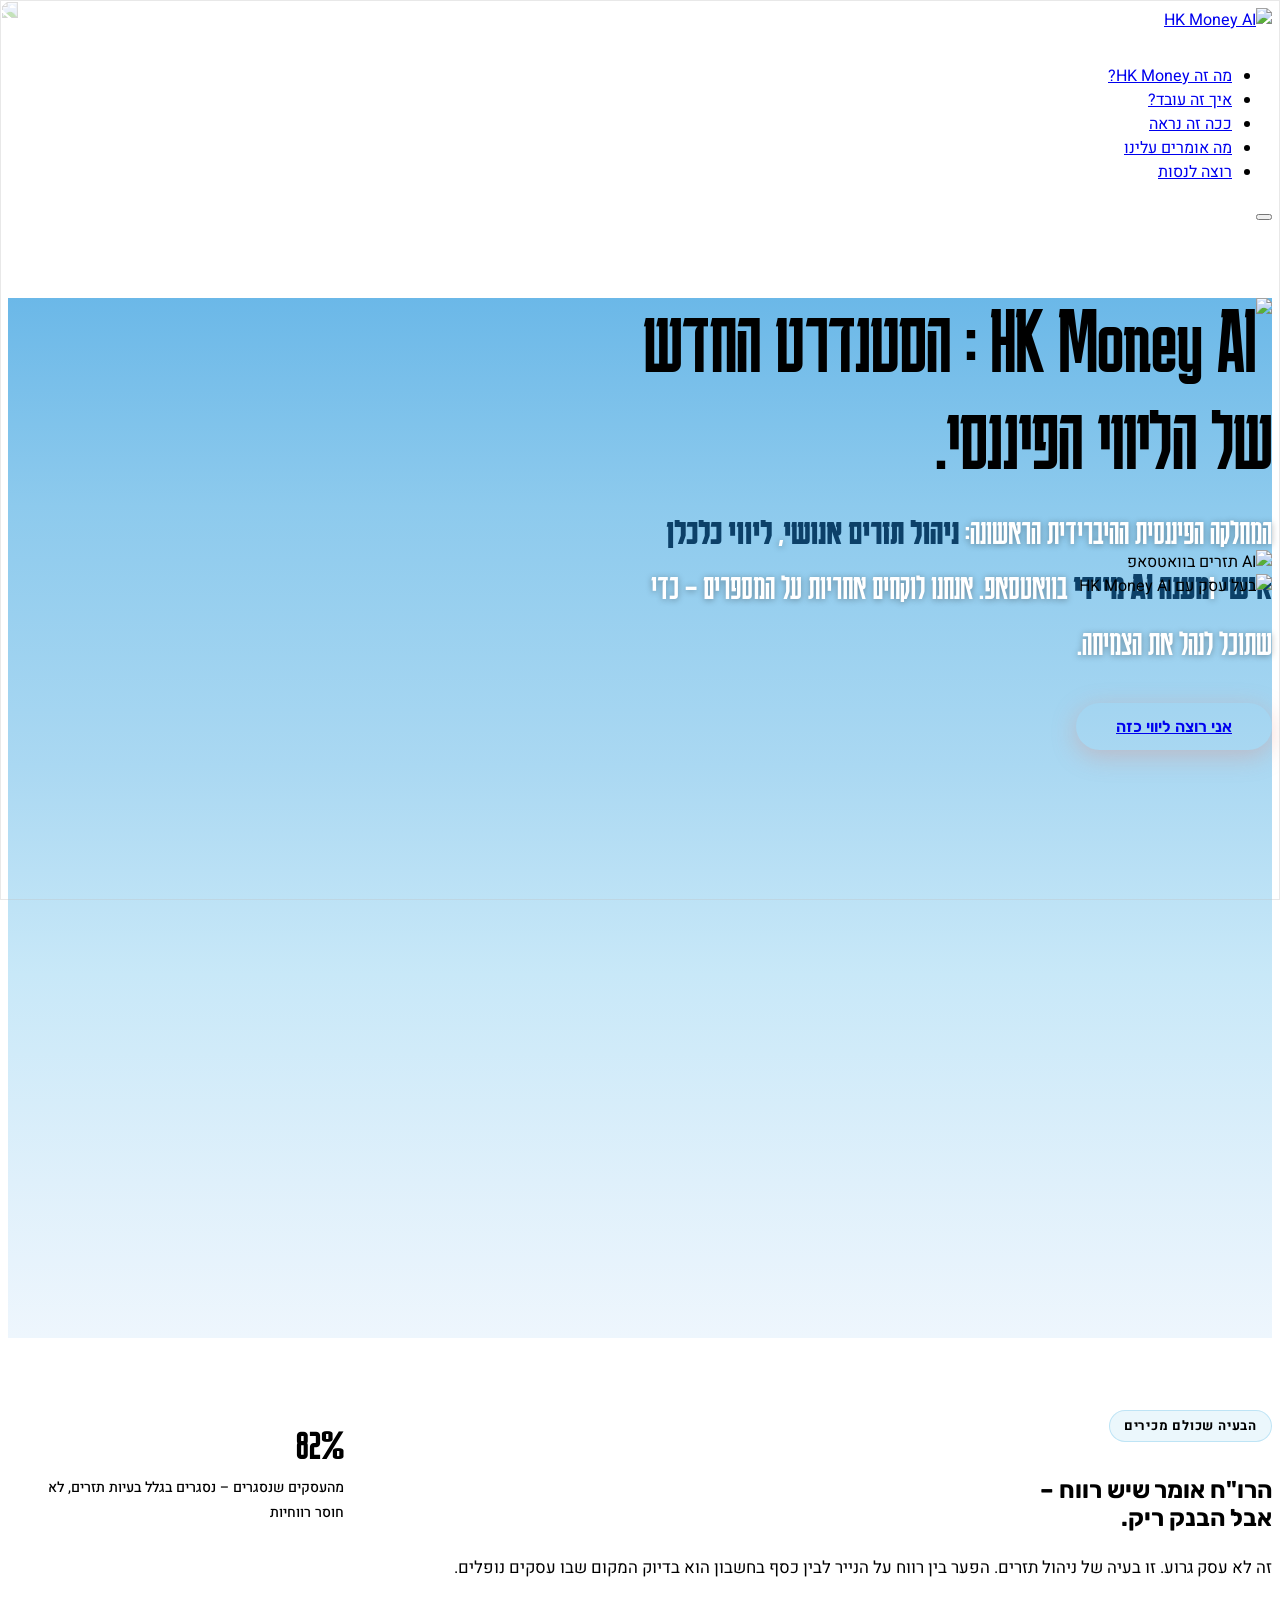
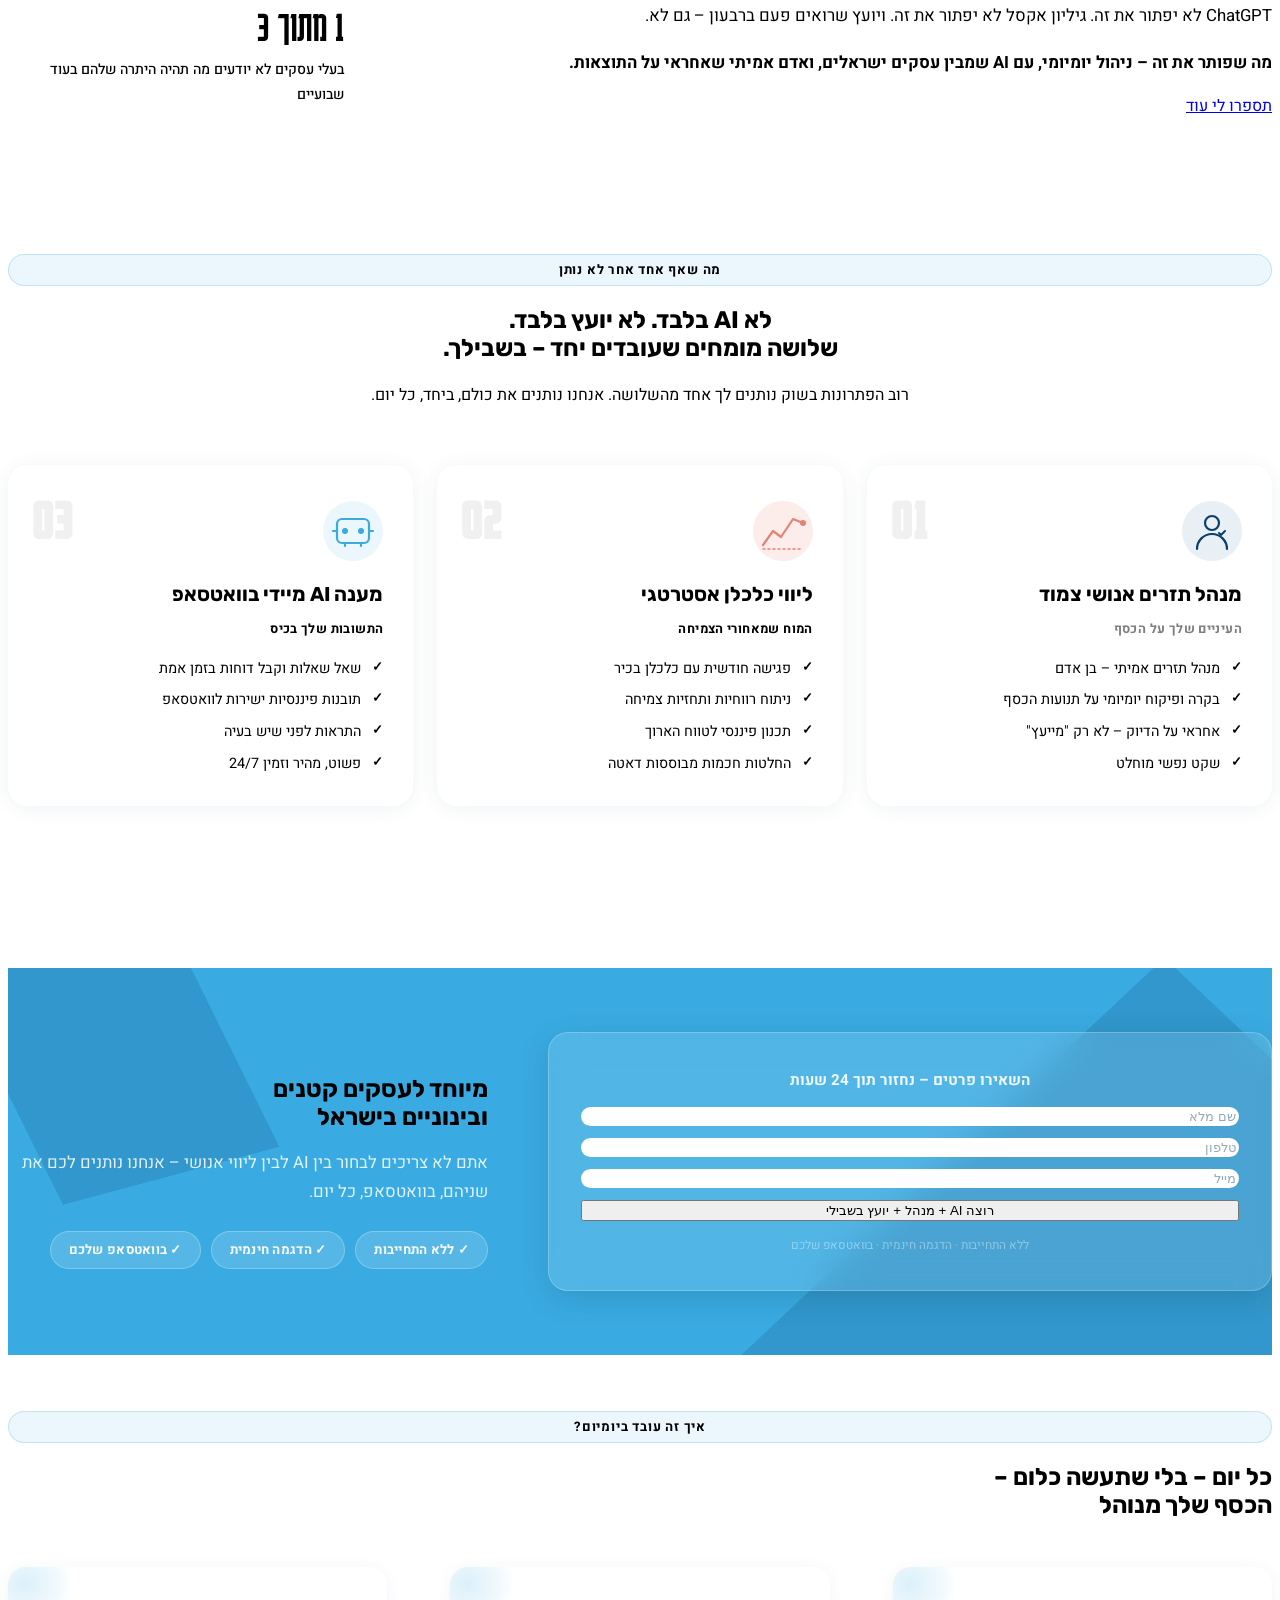
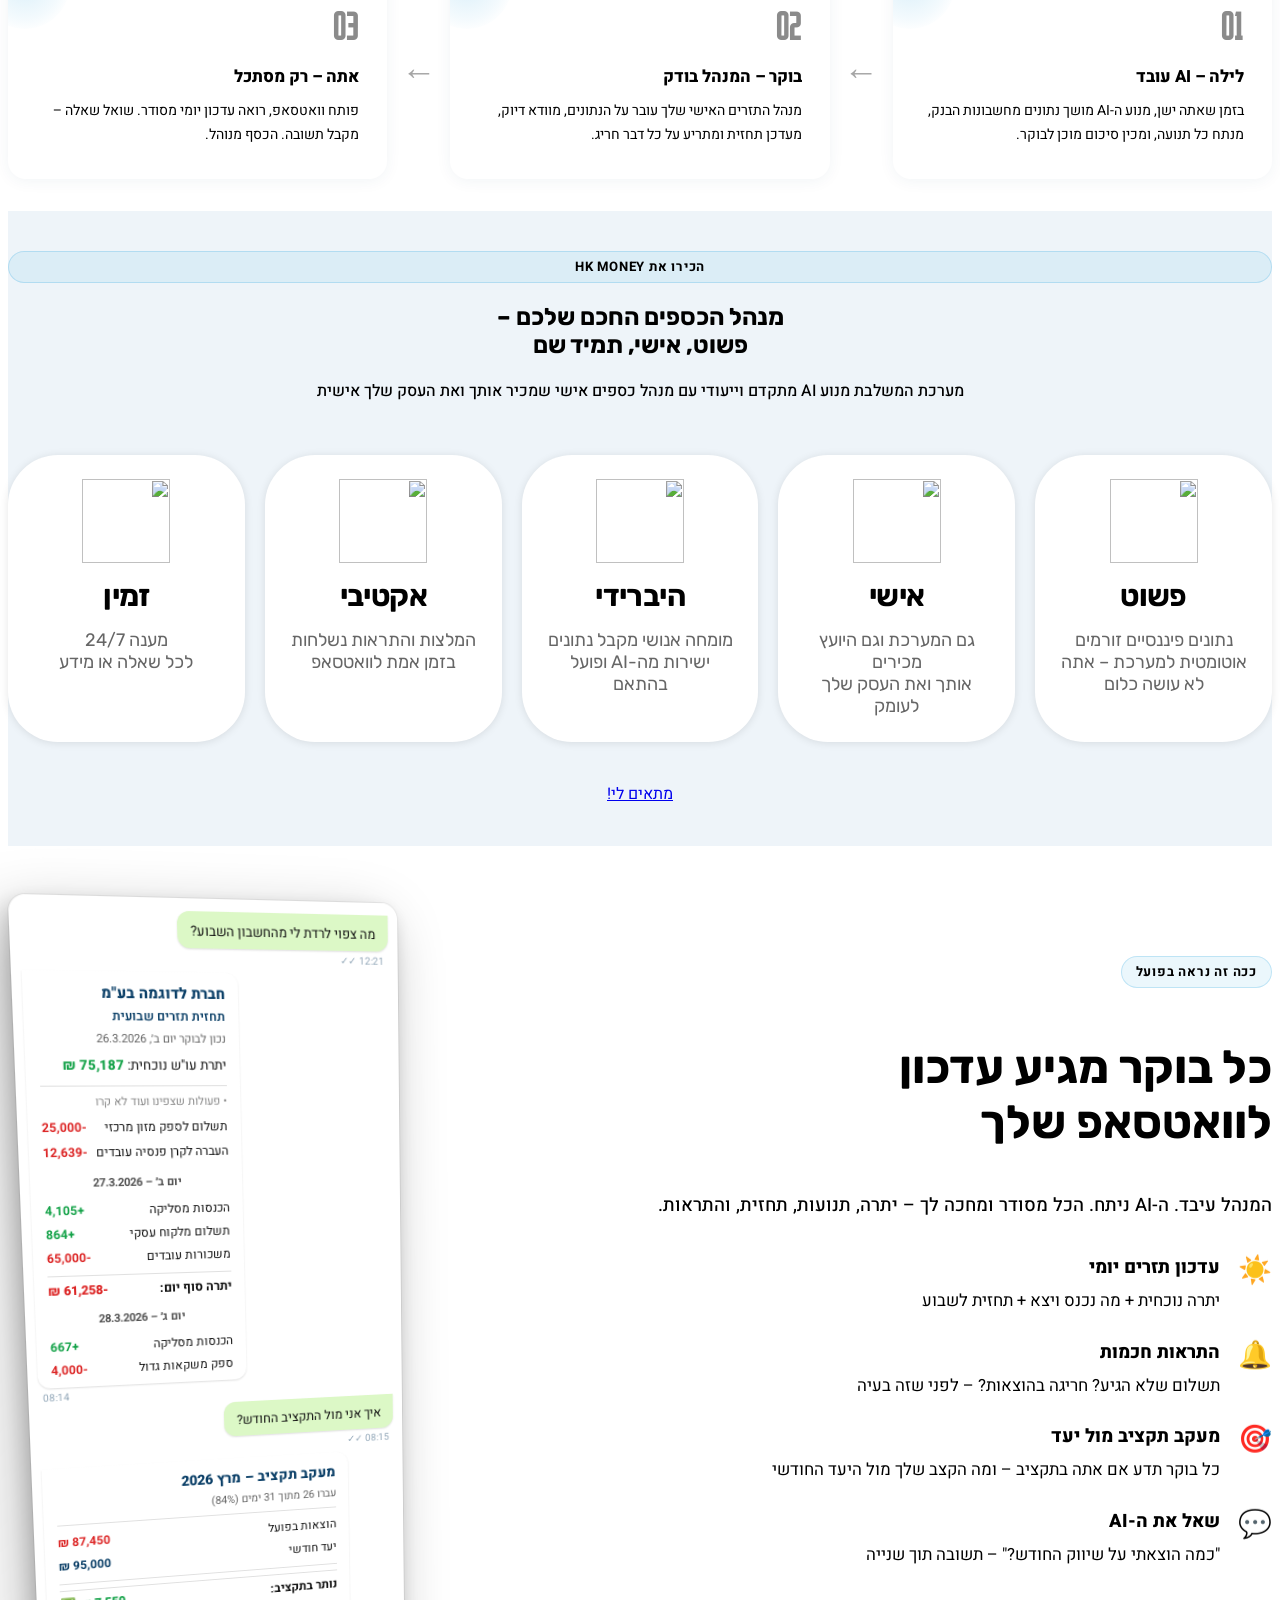
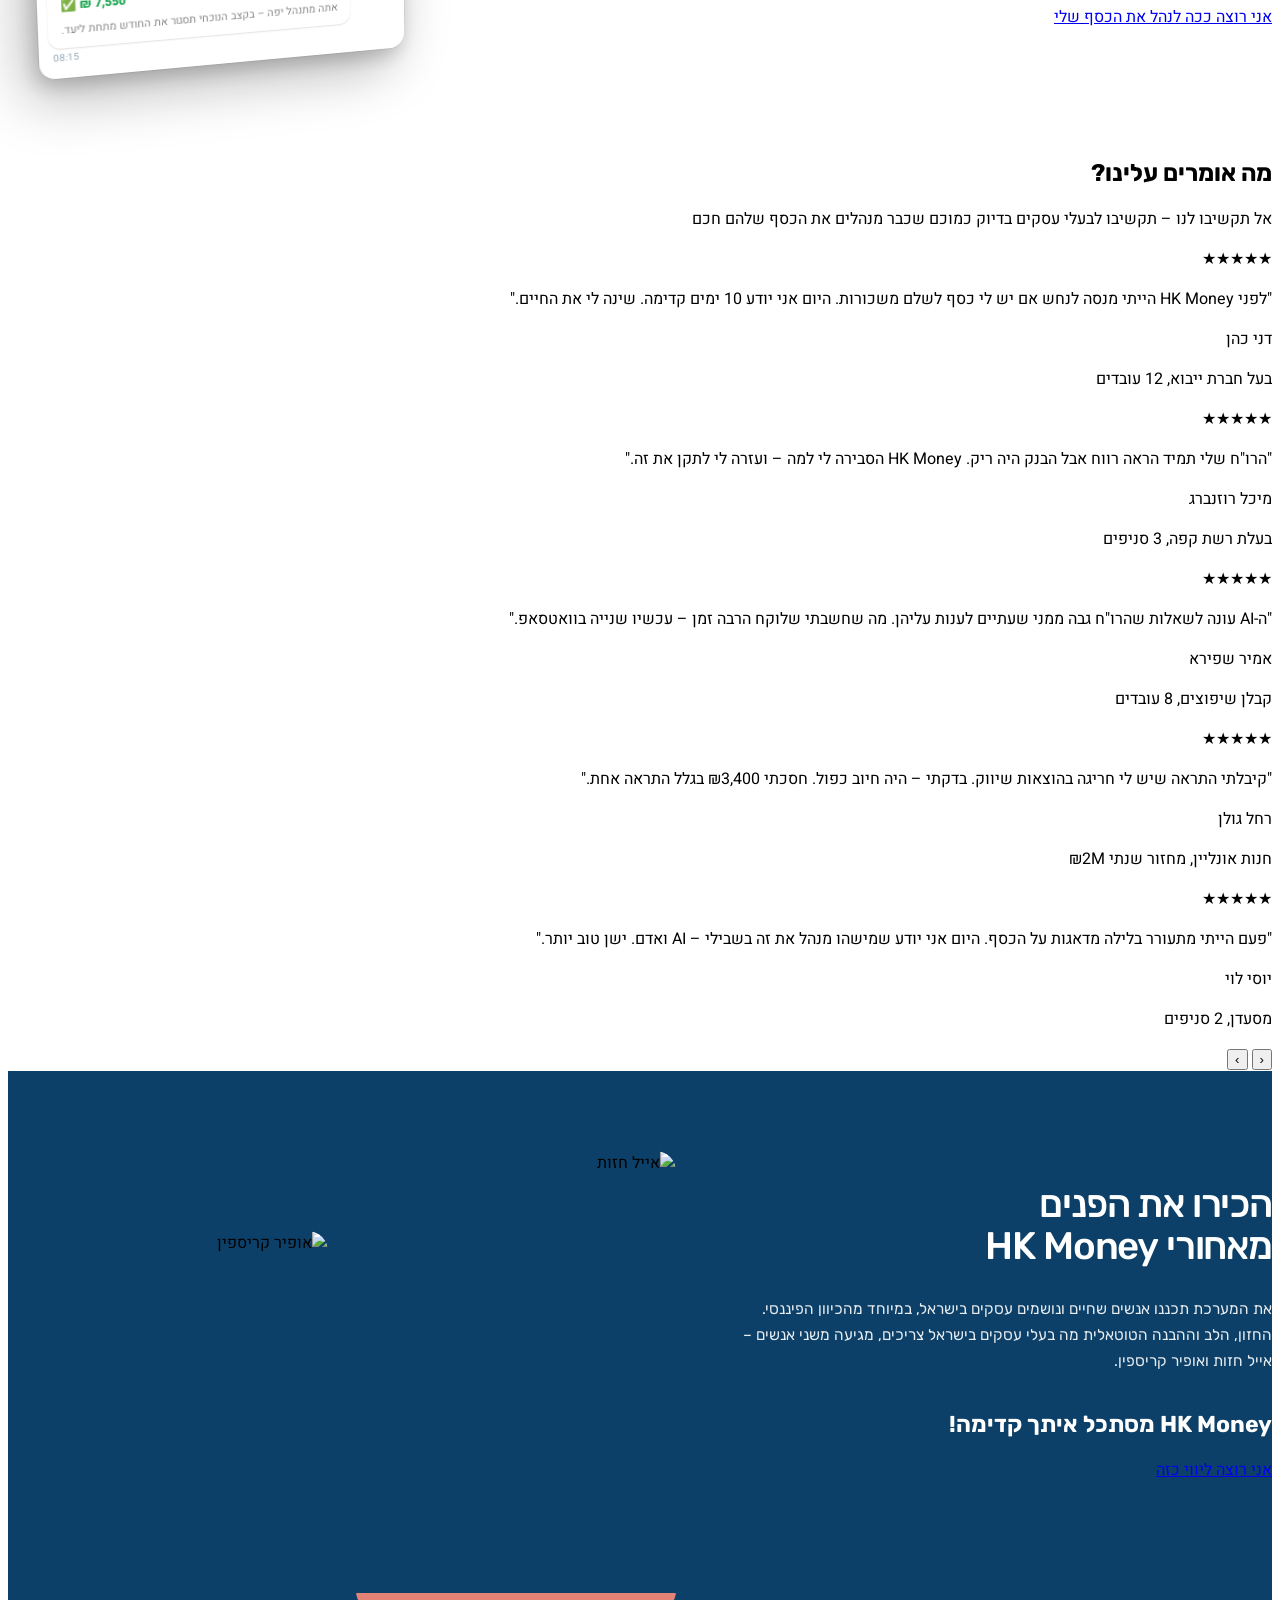
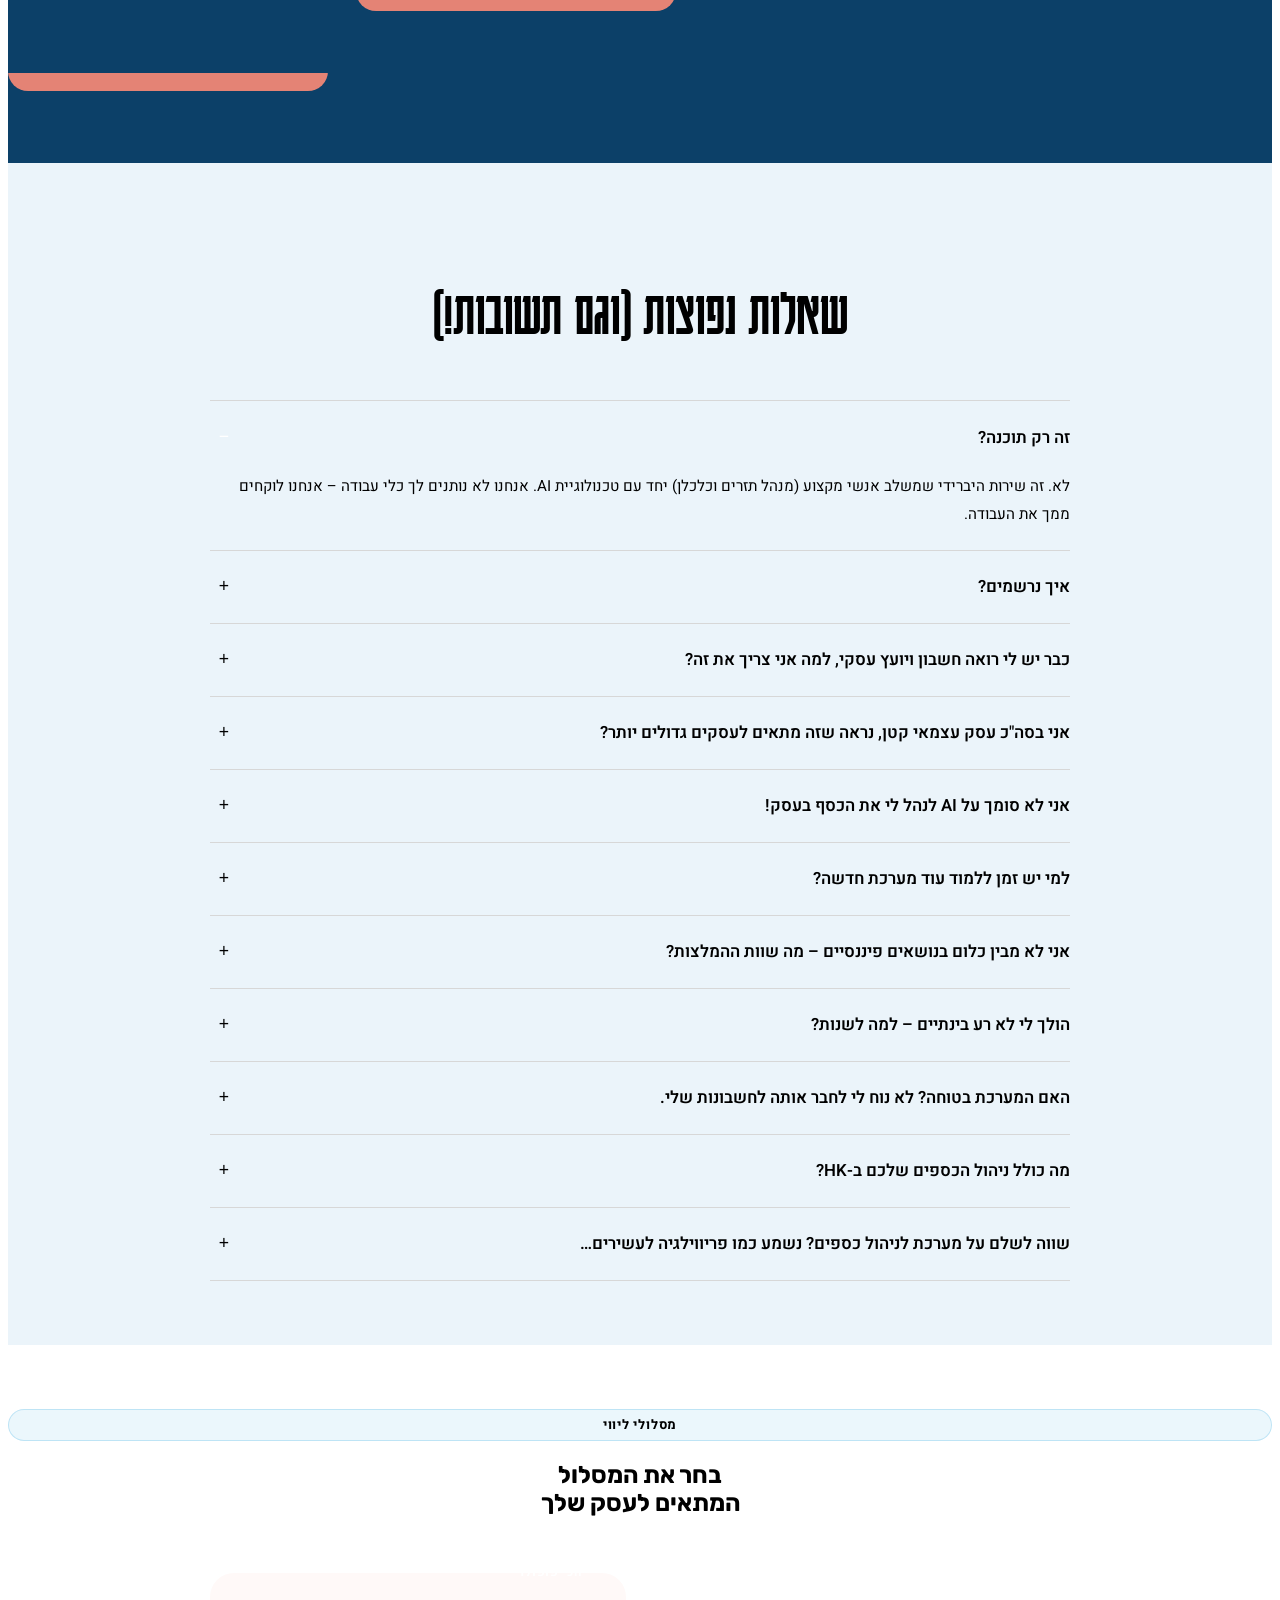
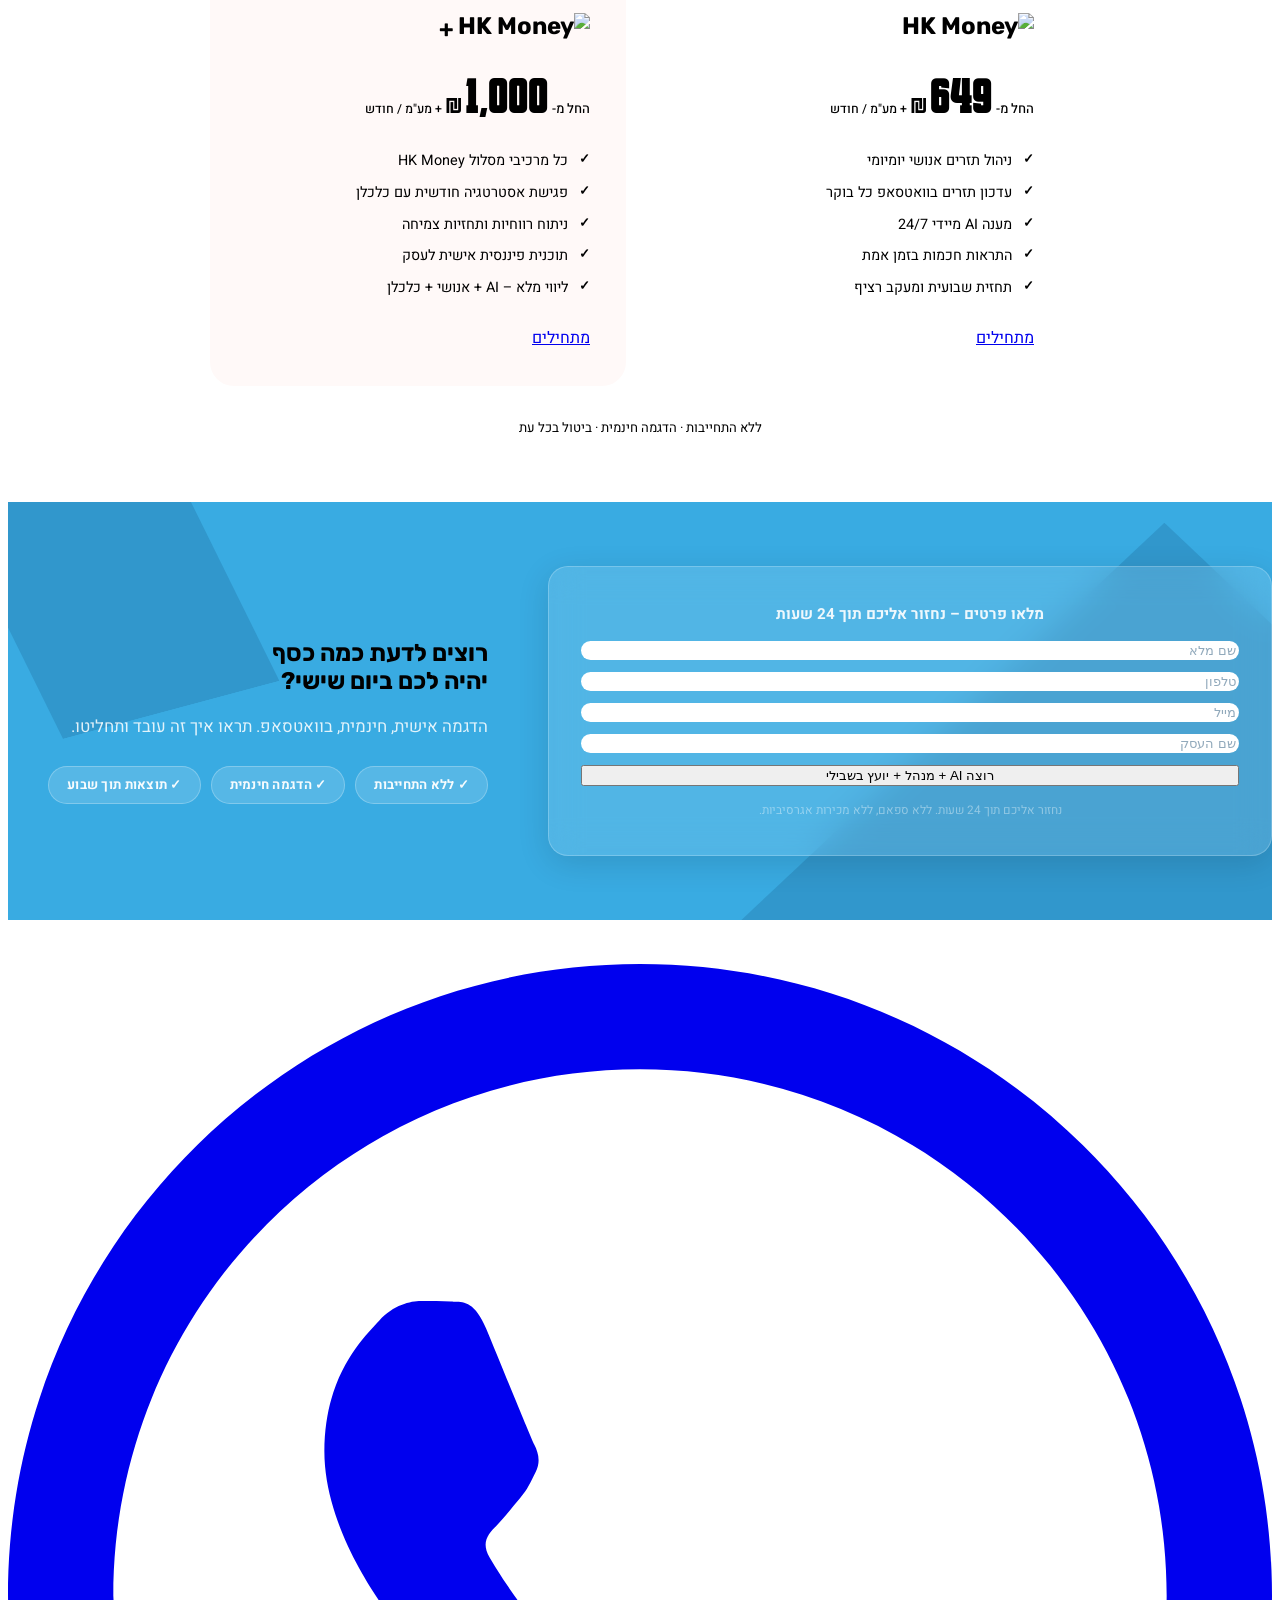
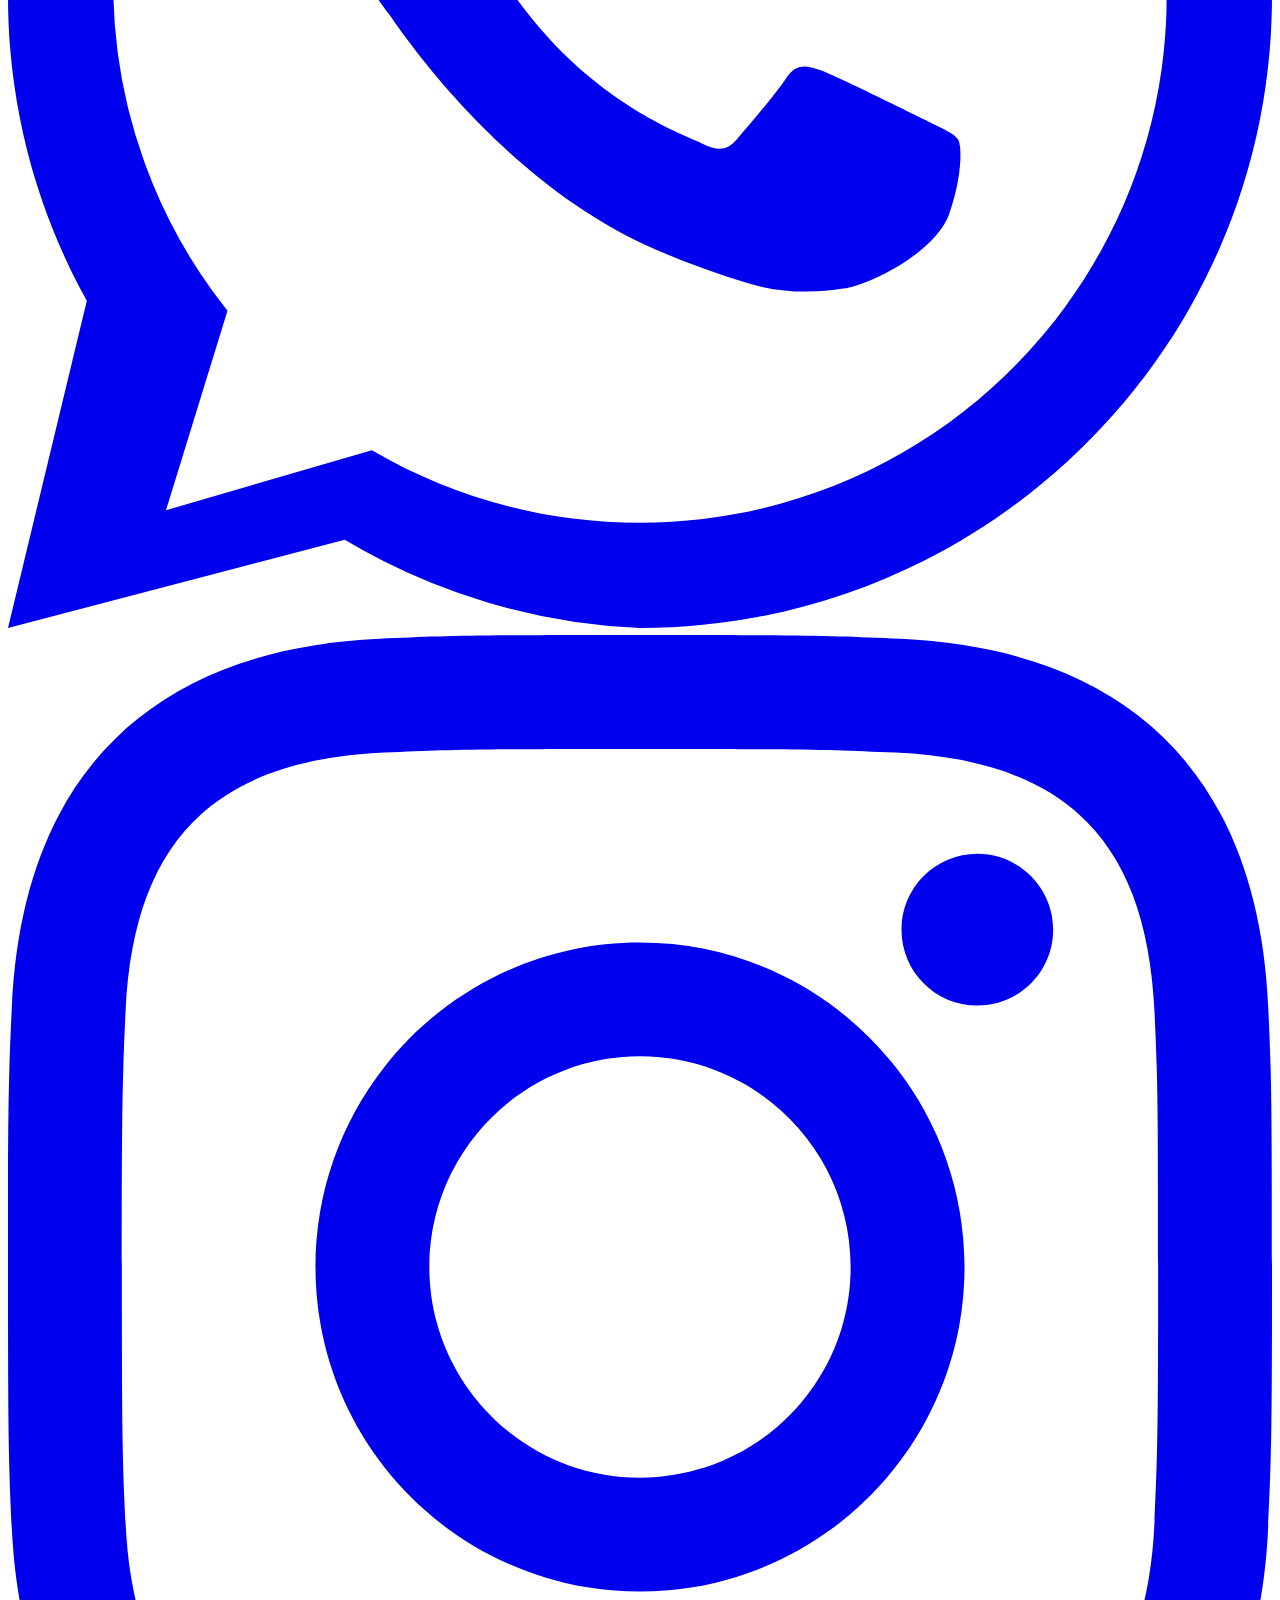
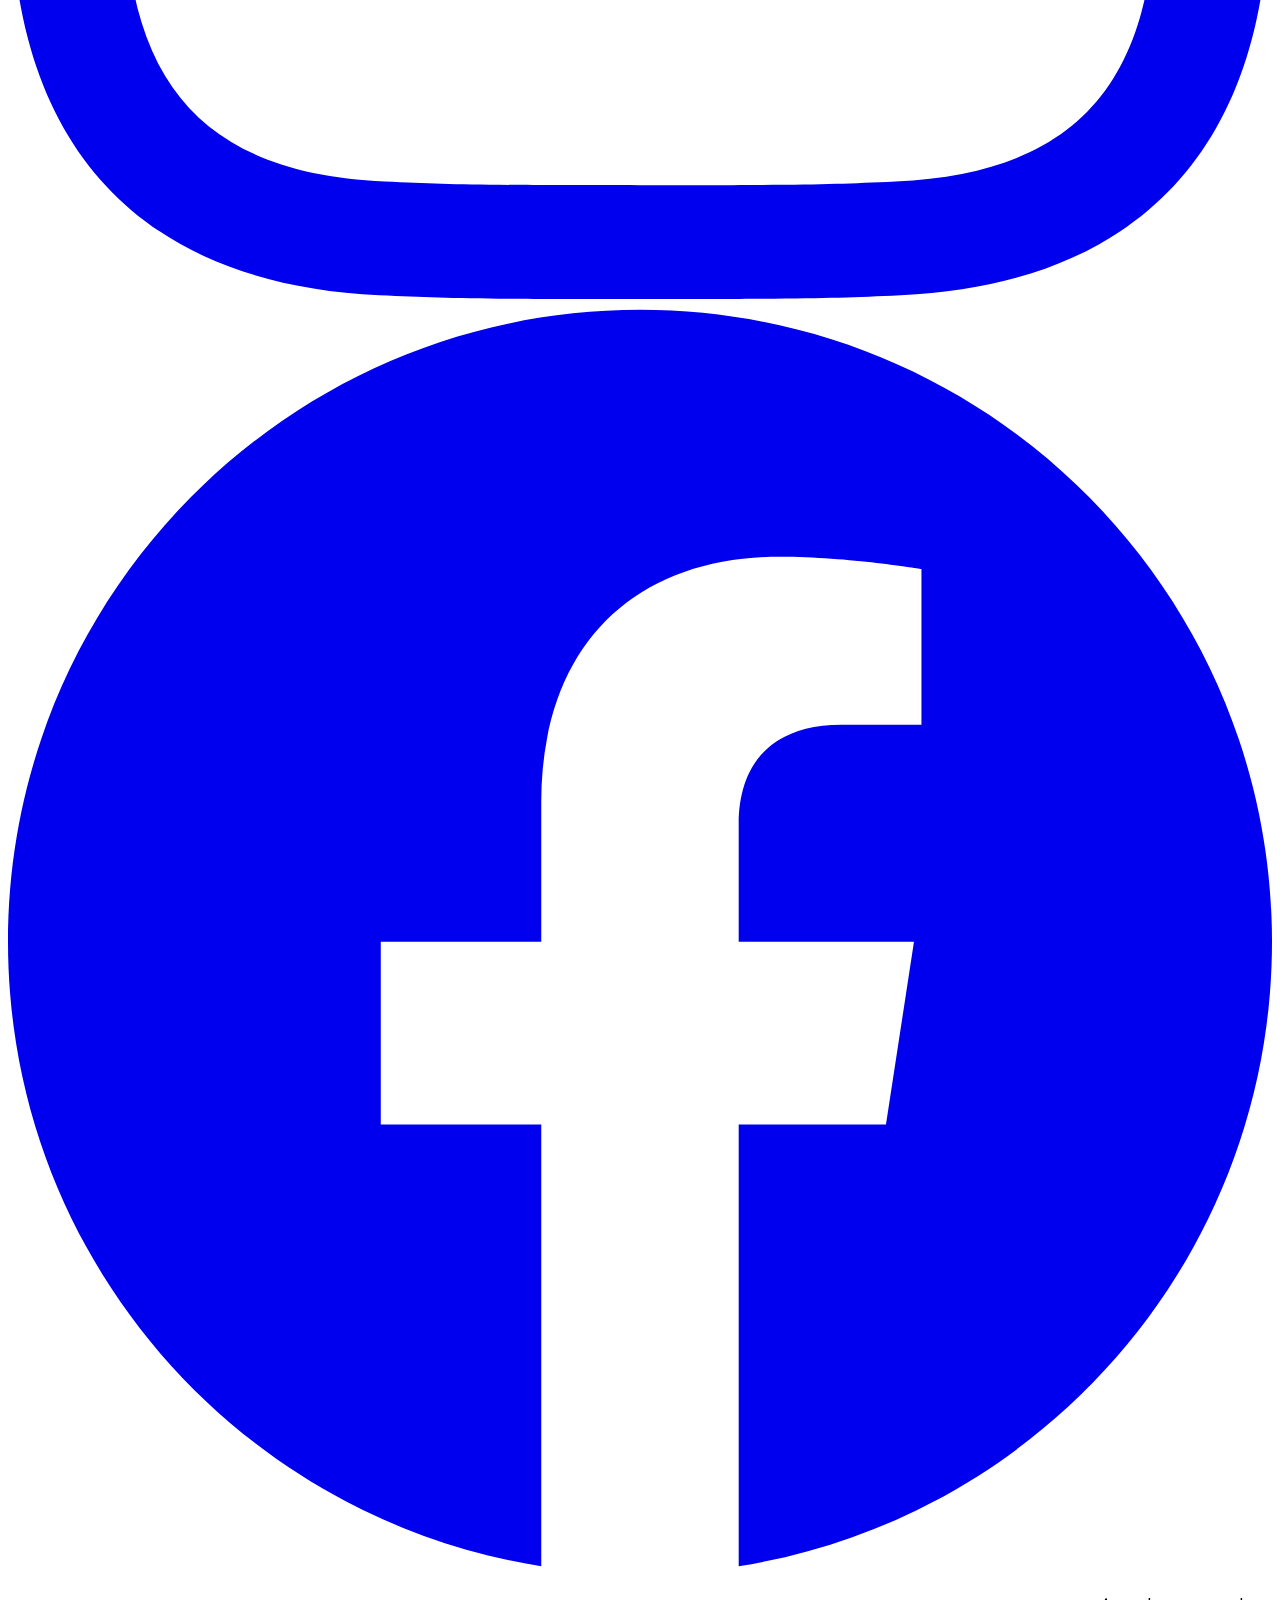
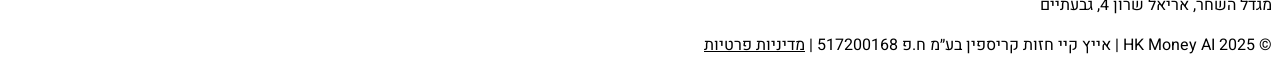
==== commit f9fbe584: "Add company address and legal name to footer Co-Authored-By: Claude Sonnet 4.6 <noreply@anthropic.co" ====
--- a/index.html
+++ b/index.html
@@ -4,10 +4,12 @@
   <meta charset="UTF-8" />
   <meta name="viewport" content="width=device-width, initial-scale=1.0" />
   <title>HK Money AI – AI שמנהל לך את הכסף כל יום</title>
-  <meta name="description" content="שילוב מערכת AI ייעודית עם מנהל תזרים אישי ויועץ פיננסי — הכל בוואטסאפ, כל יום. תדע כמה כסף יהיה לך ביום שישי." />
+  <meta name="description" content="שילוב מערכת AI ייעודית עם מנהל תזרים אישי ויועץ פיננסי – הכל בוואטסאפ, כל יום. תדע כמה כסף יהיה לך ביום שישי." />
 
   <!-- Favicon -->
-  <link rel="icon" type="image/png" href="assets/money-hk-icon.png" />
+  <link rel="icon" type="image/png" sizes="64x64" href="assets/money-hk-icon.png" />
+  <link rel="shortcut icon" href="assets/money-hk-icon.png" />
+  <link rel="apple-touch-icon" href="assets/money-hk-icon.png" />
 
   <!-- Open Graph / Social sharing -->
   <meta property="og:type" content="website" />
@@ -60,7 +62,7 @@
         <img src="assets/hkmoneylogo.png" alt="HK Money AI" class="mn-hero__inline-logo" />: הסטנדרט החדש<br class="mn-hero__br--desk" />
         <span class="mn-hero__accent">של הליווי הפיננסי.</span>
       </h1>
-      <p class="mn-hero__sub">המחלקה הפיננסית ההיברידית הראשונה: <span class="mn-hero__layer">ניהול תזרים אנושי</span>, <span class="mn-hero__layer">ליווי כלכלן אישי</span> ו<span class="mn-hero__layer">מענה AI מיידי</span> בוואטסאפ. אנחנו לוקחים אחריות על המספרים — כדי שתוכל לנהל את הצמיחה.</p>
+      <p class="mn-hero__sub">המחלקה הפיננסית ההיברידית הראשונה: <span class="mn-hero__layer">ניהול תזרים אנושי</span>, <span class="mn-hero__layer">ליווי כלכלן אישי</span> ו<span class="mn-hero__layer">מענה AI מיידי</span> בוואטסאפ. אנחנו לוקחים אחריות על המספרים – כדי שתוכל לנהל את הצמיחה.</p>
       <a href="#contact" class="mn-btn mn-btn--salmon mn-hero__cta">אני רוצה ליווי כזה</a>
       <div class="mn-hero__images">
         <div class="mn-hero__chat-wrap">
@@ -82,18 +84,18 @@
         <div class="ai-problem__text">
           <span class="mn-tag">הבעיה שכולם מכירים</span>
           <h2 class="mn-section-title">
-            הרו"ח אומר שיש רווח —<br />
+            הרו"ח אומר שיש רווח –<br />
             <span class="mn-accent-salmon">אבל הבנק ריק.</span>
           </h2>
           <p>זה לא עסק גרוע. זו בעיה של ניהול תזרים. הפער בין רווח על הנייר לבין כסף בחשבון הוא בדיוק המקום שבו עסקים נופלים.</p>
-          <p>ChatGPT לא יפתור את זה. גיליון אקסל לא יפתור את זה. ויועץ שרואים פעם ברבעון — גם לא.</p>
-          <p><strong>מה שפותר את זה — ניהול יומיומי, עם AI שמבין עסקים ישראלים, ואדם אמיתי שאחראי על התוצאות.</strong></p>
+          <p>ChatGPT לא יפתור את זה. גיליון אקסל לא יפתור את זה. ויועץ שרואים פעם ברבעון – גם לא.</p>
+          <p><strong>מה שפותר את זה – ניהול יומיומי, עם AI שמבין עסקים ישראלים, ואדם אמיתי שאחראי על התוצאות.</strong></p>
           <a href="#trio" class="mn-btn mn-btn--navy" style="margin-top:8px">תספרו לי עוד</a>
         </div>
         <div class="ai-problem__stats">
           <div class="ai-problem__stat">
             <span class="ai-problem__num">82%</span>
-            <span class="ai-problem__label">מהעסקים שנסגרים — נסגרים בגלל בעיות תזרים, לא חוסר רווחיות</span>
+            <span class="ai-problem__label">מהעסקים שנסגרים – נסגרים בגלל בעיות תזרים, לא חוסר רווחיות</span>
           </div>
           <div class="ai-problem__stat">
             <span class="ai-problem__num">1 מתוך 3</span>
@@ -105,7 +107,7 @@
   </section>
 
   <!-- ══════════════════════════════════
-       TRIO — THE CORE DIFFERENTIATOR
+       TRIO – THE CORE DIFFERENTIATOR
   ══════════════════════════════════ -->
   <section class="ai-trio" id="trio">
     <div class="mn-wrap">
@@ -113,7 +115,7 @@
         <span class="mn-tag mn-tag--center">מה שאף אחד אחר לא נותן</span>
         <h2 class="mn-section-title mn-section-title--center">
           לא AI בלבד. לא יועץ בלבד.<br />
-          <span class="mn-accent-salmon">שלושה מומחים שעובדים יחד — בשבילך.</span>
+          <span class="mn-accent-salmon">שלושה מומחים שעובדים יחד – בשבילך.</span>
         </h2>
         <p class="ai-trio__sub">רוב הפתרונות בשוק נותנים לך אחד מהשלושה. אנחנו נותנים את כולם, ביחד, כל יום.</p>
       </div>
@@ -134,9 +136,9 @@
           <h3>מנהל תזרים אנושי צמוד</h3>
           <p class="ai-trio__role-label">העיניים שלך על הכסף</p>
           <ul class="ai-trio__list">
-            <li>מנהל תזרים אמיתי — בן אדם</li>
+            <li>מנהל תזרים אמיתי – בן אדם</li>
             <li>בקרה ופיקוח יומיומי על תנועות הכסף</li>
-            <li>אחראי על הדיוק — לא רק "מייעץ"</li>
+            <li>אחראי על הדיוק – לא רק "מייעץ"</li>
             <li>שקט נפשי מוחלט</li>
           </ul>
         </div>
@@ -189,7 +191,7 @@
 
       <div class="ai-trio__connector">
         <div class="ai-trio__connector-text">
-          שלושתם מתקשרים ביניהם — כל יום — כך שתמיד יש מישהו שמסתכל על הכסף שלך
+          שלושתם מתקשרים ביניהם – כל יום – כך שתמיד יש מישהו שמסתכל על הכסף שלך
         </div>
       </div>
 
@@ -202,7 +204,7 @@
   <section class="mn-contact" id="lead">
     <div class="mn-wrap mn-contact__inner">
       <form class="mn-contact__form" id="lead-form" onsubmit="return false">
-        <p class="mn-contact__form-title">השאירו פרטים — נחזור תוך 24 שעות</p>
+        <p class="mn-contact__form-title">השאירו פרטים – נחזור תוך 24 שעות</p>
         <input type="text" placeholder="שם מלא" class="mn-input" required />
         <input type="tel" placeholder="טלפון" class="mn-input" required />
         <input type="email" placeholder="מייל" class="mn-input" />
@@ -215,7 +217,7 @@
         <h2 class="mn-section-title mn-section-title--white">
           מיוחד לעסקים קטנים<br />ובינוניים בישראל
         </h2>
-        <p class="mn-contact__sub">אתם לא צריכים לבחור בין AI לבין ליווי אנושי — אנחנו נותנים לכם את שניהם, בוואטסאפ, כל יום.</p>
+        <p class="mn-contact__sub">אתם לא צריכים לבחור בין AI לבין ליווי אנושי – אנחנו נותנים לכם את שניהם, בוואטסאפ, כל יום.</p>
         <div class="mn-contact__badges">
           <span class="mn-badge">✓ ללא התחייבות</span>
           <span class="mn-badge">✓ הדגמה חינמית</span>
@@ -233,27 +235,27 @@
       <div class="mn-features__header">
         <span class="mn-tag mn-tag--center">איך זה עובד ביומיום?</span>
         <h2 class="mn-section-title mn-section-title--center">
-          כל יום — בלי שתעשה כלום —<br />
+          כל יום – בלי שתעשה כלום –<br />
           <span class="mn-accent-salmon">הכסף שלך מנוהל</span>
         </h2>
       </div>
       <div class="ai-how-grid">
         <div class="ai-how-step">
           <div class="ai-how-step__num">01</div>
-          <h3>לילה — AI עובד</h3>
+          <h3>לילה – AI עובד</h3>
           <p>בזמן שאתה ישן, מנוע ה-AI מושך נתונים מחשבונות הבנק, מנתח כל תנועה, ומכין סיכום מוכן לבוקר.</p>
         </div>
         <div class="ai-how-arrow">←</div>
         <div class="ai-how-step">
           <div class="ai-how-step__num">02</div>
-          <h3>בוקר — המנהל בודק</h3>
+          <h3>בוקר – המנהל בודק</h3>
           <p>מנהל התזרים האישי שלך עובר על הנתונים, מוודא דיוק, מעדכן תחזית ומתריע על כל דבר חריג.</p>
         </div>
         <div class="ai-how-arrow">←</div>
         <div class="ai-how-step">
           <div class="ai-how-step__num">03</div>
-          <h3>אתה — רק מסתכל</h3>
-          <p>פותח וואטסאפ, רואה עדכון יומי מסודר. שואל שאלה — מקבל תשובה. הכסף מנוהל.</p>
+          <h3>אתה – רק מסתכל</h3>
+          <p>פותח וואטסאפ, רואה עדכון יומי מסודר. שואל שאלה – מקבל תשובה. הכסף מנוהל.</p>
         </div>
       </div>
     </div>
@@ -267,7 +269,7 @@
       <div class="ai-features__header">
         <span class="mn-tag mn-tag--center">הכירו את HK Money</span>
         <h2 class="mn-section-title mn-section-title--center">
-          מנהל הכספים החכם שלכם —<br />
+          מנהל הכספים החכם שלכם –<br />
           <span class="mn-accent-salmon">פשוט, אישי, תמיד שם</span>
         </h2>
         <p class="ai-features__tagline">
@@ -282,7 +284,7 @@
             <img src="assets/feat-icon-simple.svg" alt="" class="ai-feat-card__icon-img" />
           </div>
           <h3 class="ai-feat-card__title">פשוט</h3>
-          <p class="ai-feat-card__text">נתונים פיננסיים זורמים<br />אוטומטית למערכת — אתה לא עושה כלום</p>
+          <p class="ai-feat-card__text">נתונים פיננסיים זורמים<br />אוטומטית למערכת – אתה לא עושה כלום</p>
         </div>
         <!-- Personal -->
         <div class="ai-feat-card">
@@ -325,7 +327,7 @@
   </section>
 
   <!-- ══════════════════════════════════
-       DEMO — phone with real image
+       DEMO – phone with real image
   ══════════════════════════════════ -->
   <section class="mn-demo" id="demo">
     <div class="mn-wrap mn-demo__inner">
@@ -335,7 +337,7 @@
           כל בוקר מגיע עדכון<br />
           <span class="mn-accent-blue">לוואטסאפ שלך</span>
         </h2>
-        <p class="mn-demo__body">המנהל עיבד. ה-AI ניתח. הכל מסודר ומחכה לך — יתרה, תנועות, תחזית, והתראות.</p>
+        <p class="mn-demo__body">המנהל עיבד. ה-AI ניתח. הכל מסודר ומחכה לך – יתרה, תנועות, תחזית, והתראות.</p>
         <div class="mn-demo__features">
           <div class="mn-demo__feat">
             <span class="mn-demo__feat-icon">☀️</span>
@@ -348,21 +350,21 @@
             <span class="mn-demo__feat-icon">🔔</span>
             <div>
               <strong>התראות חכמות</strong>
-              <p>תשלום שלא הגיע? חריגה בהוצאות? — לפני שזה בעיה</p>
+              <p>תשלום שלא הגיע? חריגה בהוצאות? – לפני שזה בעיה</p>
             </div>
           </div>
           <div class="mn-demo__feat">
             <span class="mn-demo__feat-icon">🎯</span>
             <div>
               <strong>מעקב תקציב מול יעד</strong>
-              <p>כל בוקר תדע אם אתה בתקציב — ומה הקצב שלך מול היעד החודשי</p>
+              <p>כל בוקר תדע אם אתה בתקציב – ומה הקצב שלך מול היעד החודשי</p>
             </div>
           </div>
           <div class="mn-demo__feat">
             <span class="mn-demo__feat-icon">💬</span>
             <div>
               <strong>שאל את ה-AI</strong>
-              <p>"כמה הוצאתי על שיווק החודש?" — תשובה תוך שנייה</p>
+              <p>"כמה הוצאתי על שיווק החודש?" – תשובה תוך שנייה</p>
             </div>
           </div>
         </div>
@@ -385,12 +387,12 @@
                 <div class="wa-cf__note">• פעולות שצפינו ועוד לא קרו</div>
                 <div class="wa-cf__item wa-cf__item--out">תשלום לספק מזון מרכזי<span>-25,000</span></div>
                 <div class="wa-cf__item wa-cf__item--out">העברה לקרן פנסיה עובדים<span>-12,639</span></div>
-                <div class="wa-cf__day-header">יום ב׳ — 27.3.2026</div>
+                <div class="wa-cf__day-header">יום ב׳ – 27.3.2026</div>
                 <div class="wa-cf__item wa-cf__item--in">הכנסות מסליקה<span>+4,105</span></div>
                 <div class="wa-cf__item wa-cf__item--in">תשלום מלקוח עסקי<span>+864</span></div>
                 <div class="wa-cf__item wa-cf__item--out">משכורות עובדים<span>-65,000</span></div>
                 <div class="wa-cf__eod wa-cf__eod--neg">יתרה סוף יום: <strong>-61,258 ₪</strong></div>
-                <div class="wa-cf__day-header">יום ג׳ — 28.3.2026</div>
+                <div class="wa-cf__day-header">יום ג׳ – 28.3.2026</div>
                 <div class="wa-cf__item wa-cf__item--in">הכנסות מסליקה<span>+667</span></div>
                 <div class="wa-cf__item wa-cf__item--out">ספק משקאות גדול<span>-4,000</span></div>
               </div>
@@ -402,14 +404,14 @@
             </div>
             <div class="wa-chat-card__msg wa-chat-card__msg--in">
               <div class="wa-chat-card__bubble wa-chat-card__bubble--in">
-                <div class="wa-cf__title">מעקב תקציב — מרץ 2026</div>
+                <div class="wa-cf__title">מעקב תקציב – מרץ 2026</div>
                 <div class="wa-cf__date-line">עברו 26 מתוך 31 ימים (84%)</div>
                 <div class="wa-cf__divider"></div>
                 <div class="wa-cf__item wa-cf__item--out">הוצאות בפועל<span>87,450 ₪</span></div>
                 <div class="wa-cf__item">יעד חודשי<span style="color:#0c4068;font-weight:700">95,000 ₪</span></div>
                 <div class="wa-cf__divider"></div>
                 <div class="wa-cf__eod wa-cf__eod--pos">נותר בתקציב: <strong>7,550 ₪ ✅</strong></div>
-                <div class="wa-cf__note" style="margin-top:6px">אתה מתנהל יפה — בקצב הנוכחי תסגור את החודש מתחת ליעד.</div>
+                <div class="wa-cf__note" style="margin-top:6px">אתה מתנהל יפה – בקצב הנוכחי תסגור את החודש מתחת ליעד.</div>
               </div>
               <span class="wa-chat-card__time">08:15</span>
             </div>
@@ -425,7 +427,7 @@
   <section class="mn-testimonials" id="testimonials">
     <div class="mn-wrap">
       <h2 class="mn-section-title mn-section-title--center mn-section-title--white">מה אומרים עלינו?</h2>
-      <p class="mn-testimonials__sub">אל תקשיבו לנו — תקשיבו לבעלי עסקים בדיוק כמוכם שכבר מנהלים את הכסף שלהם חכם</p>
+      <p class="mn-testimonials__sub">אל תקשיבו לנו – תקשיבו לבעלי עסקים בדיוק כמוכם שכבר מנהלים את הכסף שלהם חכם</p>
       <div class="mn-testimonials__track" id="mn-testimonials-track">
         <div class="mn-testimonial-card">
           <div class="mn-testimonial-card__stars">★★★★★</div>
@@ -435,25 +437,25 @@
         </div>
         <div class="mn-testimonial-card">
           <div class="mn-testimonial-card__stars">★★★★★</div>
-          <p class="mn-testimonial-card__quote">"הרו"ח שלי תמיד הראה רווח אבל הבנק היה ריק. HK Money הסבירה לי למה — ועזרה לי לתקן את זה."</p>
+          <p class="mn-testimonial-card__quote">"הרו"ח שלי תמיד הראה רווח אבל הבנק היה ריק. HK Money הסבירה לי למה – ועזרה לי לתקן את זה."</p>
           <p class="mn-testimonial-card__name">מיכל רוזנברג</p>
           <p class="mn-testimonial-card__role">בעלת רשת קפה, 3 סניפים</p>
         </div>
         <div class="mn-testimonial-card">
           <div class="mn-testimonial-card__stars">★★★★★</div>
-          <p class="mn-testimonial-card__quote">"ה-AI עונה לשאלות שהרו"ח גבה ממני שעתיים לענות עליהן. מה שחשבתי שלוקח הרבה זמן — עכשיו שנייה בוואטסאפ."</p>
+          <p class="mn-testimonial-card__quote">"ה-AI עונה לשאלות שהרו"ח גבה ממני שעתיים לענות עליהן. מה שחשבתי שלוקח הרבה זמן – עכשיו שנייה בוואטסאפ."</p>
           <p class="mn-testimonial-card__name">אמיר שפירא</p>
           <p class="mn-testimonial-card__role">קבלן שיפוצים, 8 עובדים</p>
         </div>
         <div class="mn-testimonial-card">
           <div class="mn-testimonial-card__stars">★★★★★</div>
-          <p class="mn-testimonial-card__quote">"קיבלתי התראה שיש לי חריגה בהוצאות שיווק. בדקתי — היה חיוב כפול. חסכתי ₪3,400 בגלל התראה אחת."</p>
+          <p class="mn-testimonial-card__quote">"קיבלתי התראה שיש לי חריגה בהוצאות שיווק. בדקתי – היה חיוב כפול. חסכתי ₪3,400 בגלל התראה אחת."</p>
           <p class="mn-testimonial-card__name">רחל גולן</p>
           <p class="mn-testimonial-card__role">חנות אונליין, מחזור שנתי ₪2M</p>
         </div>
         <div class="mn-testimonial-card">
           <div class="mn-testimonial-card__stars">★★★★★</div>
-          <p class="mn-testimonial-card__quote">"פעם הייתי מתעורר בלילה מדאגות על הכסף. היום אני יודע שמישהו מנהל את זה בשבילי — AI ואדם. ישן טוב יותר."</p>
+          <p class="mn-testimonial-card__quote">"פעם הייתי מתעורר בלילה מדאגות על הכסף. היום אני יודע שמישהו מנהל את זה בשבילי – AI ואדם. ישן טוב יותר."</p>
           <p class="mn-testimonial-card__name">יוסי לוי</p>
           <p class="mn-testimonial-card__role">מסעדן, 2 סניפים</p>
         </div>
@@ -478,14 +480,14 @@
         <!-- Text side (right in RTL) -->
         <div class="ai-about__text-col">
           <h2 class="ai-about__title">הכירו את הפנים<br/>מאחורי HK Money</h2>
-          <p class="ai-about__intro">את המערכת תכננו אנשים שחיים ונושמים עסקים בישראל, במיוחד מהכיוון הפיננסי. החזון, הלב וההבנה הטוטאלית מה בעלי עסקים בישראל צריכים, מגיעה משני אנשים — אייל חזות ואופיר קריספין.</p>
+          <p class="ai-about__intro">את המערכת תכננו אנשים שחיים ונושמים עסקים בישראל, במיוחד מהכיוון הפיננסי. החזון, הלב וההבנה הטוטאלית מה בעלי עסקים בישראל צריכים, מגיעה משני אנשים – אייל חזות ואופיר קריספין.</p>
           <div class="ai-about__bottom">
             <p class="ai-about__bottom-line">HK Money מסתכל איתך קדימה!</p>
             <a href="#contact" class="mn-btn mn-btn--salmon">אני רוצה ליווי כזה</a>
           </div>
         </div>
 
-        <!-- Two cards (left in RTL) — second card offset down -->
+        <!-- Two cards (left in RTL) – second card offset down -->
         <div class="ai-about__cards-col">
 
           <!-- אייל חזות -->
@@ -493,7 +495,7 @@
             <img src="assets/eyal1.png" alt="אייל חזות" class="ai-about__photo" />
           </div>
 
-          <!-- אופיר קריספין — offset -->
+          <!-- אופיר קריספין – offset -->
           <div class="ai-about__card ai-about__card--offset">
             <img src="assets/ofir1.png" alt="אופיר קריספין" class="ai-about__photo" />
           </div>
@@ -518,7 +520,7 @@
             <span class="ai-faq__icon">−</span>
           </button>
           <div class="ai-faq__answer">
-            <p>לא. זה שירות היברידי שמשלב אנשי מקצוע (מנהל תזרים וכלכלן) יחד עם טכנולוגיית AI. אנחנו לא נותנים לך כלי עבודה — אנחנו לוקחים ממך את העבודה.</p>
+            <p>לא. זה שירות היברידי שמשלב אנשי מקצוע (מנהל תזרים וכלכלן) יחד עם טכנולוגיית AI. אנחנו לא נותנים לך כלי עבודה – אנחנו לוקחים ממך את העבודה.</p>
           </div>
         </div>
 
@@ -538,7 +540,7 @@
             <span class="ai-faq__icon">+</span>
           </button>
           <div class="ai-faq__answer">
-            <p>הרו"ח שלכם עוסק בדיווחים, מסים ורגולציה — לא בניהול תזרים יומיומי. אנחנו ממלאים את הפער: מי שמסתכל על הכסף שלכם כל יום, מתריע בזמן אמת ועוזר לכם לקבל החלטות בוקר בוקר. הרו"ח לא עושה את זה — ולא אמור.</p>
+            <p>הרו"ח שלכם עוסק בדיווחים, מסים ורגולציה – לא בניהול תזרים יומיומי. אנחנו ממלאים את הפער: מי שמסתכל על הכסף שלכם כל יום, מתריע בזמן אמת ועוזר לכם לקבל החלטות בוקר בוקר. הרו"ח לא עושה את זה – ולא אמור.</p>
           </div>
         </div>
 
@@ -548,7 +550,7 @@
             <span class="ai-faq__icon">+</span>
           </button>
           <div class="ai-faq__answer">
-            <p>ההפך. עסקים גדולים יש להם מנהלי כספים פנים-ארגוניים. עסקים קטנים ובינוניים — הם בדיוק מי שהכי זקוק לזה ולרוב הכי חסרים לו. HK Money AI נבנה במיוחד בשביל עסקים כמו שלכם.</p>
+            <p>ההפך. עסקים גדולים יש להם מנהלי כספים פנים-ארגוניים. עסקים קטנים ובינוניים – הם בדיוק מי שהכי זקוק לזה ולרוב הכי חסרים לו. HK Money AI נבנה במיוחד בשביל עסקים כמו שלכם.</p>
           </div>
         </div>
 
@@ -558,7 +560,7 @@
             <span class="ai-faq__icon">+</span>
           </button>
           <div class="ai-faq__answer">
-            <p>זו בדיוק הסיבה שיש מנהל תזרים אנושי. ה-AI מנתח ומתריע — אבל אדם אמיתי בודק, מוודא ואחראי על הנתונים. אתם לא תלויים רק במכונה. תמיד יש אדם מאחורי המערכת.</p>
+            <p>זו בדיוק הסיבה שיש מנהל תזרים אנושי. ה-AI מנתח ומתריע – אבל אדם אמיתי בודק, מוודא ואחראי על הנתונים. אתם לא תלויים רק במכונה. תמיד יש אדם מאחורי המערכת.</p>
           </div>
         </div>
 
@@ -568,27 +570,27 @@
             <span class="ai-faq__icon">+</span>
           </button>
           <div class="ai-faq__answer">
-            <p>אין מה ללמוד. הכל מגיע לוואטסאפ שלכם — שם אתם כבר נמצאים. אין אפליקציה חדשה, אין דשבורד להתחבר אליו, אין הדרכות. פותחים וואטסאפ — הכל שם.</p>
-          </div>
-        </div>
-
-        <div class="ai-faq__item">
-          <button class="ai-faq__question" aria-expanded="false">
-            <span class="ai-faq__question-text">אני לא מבין כלום בנושאים פיננסיים — מה שוות ההמלצות?</span>
-            <span class="ai-faq__icon">+</span>
-          </button>
-          <div class="ai-faq__answer">
-            <p>המערכת מדברת בשפה אנושית, לא בשפה פיננסית. "יש לך ₪12,000 בחשבון, ביום חמישי יצאו משכורות של ₪18,000 — צריך לסדר את זה עד אז." כך זה נראה. פשוט, ברור, וניתן לפעולה.</p>
-          </div>
-        </div>
-
-        <div class="ai-faq__item">
-          <button class="ai-faq__question" aria-expanded="false">
-            <span class="ai-faq__question-text">הולך לי לא רע בינתיים — למה לשנות?</span>
-            <span class="ai-faq__icon">+</span>
-          </button>
-          <div class="ai-faq__answer">
-            <p>רוב העסקים שנסגרו "הלך להם לא רע" שבוע לפני שסגרו. בעיות תזרים מתפתחות לאט ומגיעות בהפתעה. HK Money AI נועד בדיוק לזה — לזהות את הבעיות לפני שהן מגיעות.</p>
+            <p>אין מה ללמוד. הכל מגיע לוואטסאפ שלכם – שם אתם כבר נמצאים. אין אפליקציה חדשה, אין דשבורד להתחבר אליו, אין הדרכות. פותחים וואטסאפ – הכל שם.</p>
+          </div>
+        </div>
+
+        <div class="ai-faq__item">
+          <button class="ai-faq__question" aria-expanded="false">
+            <span class="ai-faq__question-text">אני לא מבין כלום בנושאים פיננסיים – מה שוות ההמלצות?</span>
+            <span class="ai-faq__icon">+</span>
+          </button>
+          <div class="ai-faq__answer">
+            <p>המערכת מדברת בשפה אנושית, לא בשפה פיננסית. "יש לך ₪12,000 בחשבון, ביום חמישי יצאו משכורות של ₪18,000 – צריך לסדר את זה עד אז." כך זה נראה. פשוט, ברור, וניתן לפעולה.</p>
+          </div>
+        </div>
+
+        <div class="ai-faq__item">
+          <button class="ai-faq__question" aria-expanded="false">
+            <span class="ai-faq__question-text">הולך לי לא רע בינתיים – למה לשנות?</span>
+            <span class="ai-faq__icon">+</span>
+          </button>
+          <div class="ai-faq__answer">
+            <p>רוב העסקים שנסגרו "הלך להם לא רע" שבוע לפני שסגרו. בעיות תזרים מתפתחות לאט ומגיעות בהפתעה. HK Money AI נועד בדיוק לזה – לזהות את הבעיות לפני שהן מגיעות.</p>
           </div>
         </div>
 
@@ -598,7 +600,7 @@
             <span class="ai-faq__icon">+</span>
           </button>
           <div class="ai-faq__answer">
-            <p>אנחנו עובדים עם חברות Open Banking מורשות שפועלות תחת רגולציה מלאה של בנק ישראל. לא שומרים סיסמאות, ואין גישה להעברות כספים — קריאה בלבד. אותם תקנים שעובד איתם הבנק שלכם.</p>
+            <p>אנחנו עובדים עם חברות Open Banking מורשות שפועלות תחת רגולציה מלאה של בנק ישראל. לא שומרים סיסמאות, ואין גישה להעברות כספים – קריאה בלבד. אותם תקנים שעובד איתם הבנק שלכם.</p>
           </div>
         </div>
 
@@ -618,7 +620,7 @@
             <span class="ai-faq__icon">+</span>
           </button>
           <div class="ai-faq__answer">
-            <p>ההיפך הוא הנכון. התשלום על מניעת בעיה אחת — תשלום שלא הגיע, חיוב כפול, מינוס לא מתוכנן — מחזיר את עצמו עשרות מונים. הלקוחות שלנו מדווחים על חיסכון ממוצע של אלפי שקלים בחודש הראשון בלבד.</p>
+            <p>ההיפך הוא הנכון. התשלום על מניעת בעיה אחת – תשלום שלא הגיע, חיוב כפול, מינוס לא מתוכנן – מחזיר את עצמו עשרות מונים. הלקוחות שלנו מדווחים על חיסכון ממוצע של אלפי שקלים בחודש הראשון בלבד.</p>
           </div>
         </div>
 
@@ -643,7 +645,7 @@
 
         <!-- Plan 1: HK Money -->
         <div class="ai-pricing__card">
-          <div class="ai-pricing__plan-name">HK Money</div>
+          <div class="ai-pricing__plan-name"><img src="assets/hkmoneylogo.png" alt="HK Money" class="ai-pricing__logo" /></div>
           <div class="ai-pricing__price">
             <span class="ai-pricing__from">החל מ-</span>
             <span class="ai-pricing__amount">649</span>
@@ -663,7 +665,7 @@
         <!-- Plan 2: HK Money+ -->
         <div class="ai-pricing__card ai-pricing__card--plus">
           <div class="ai-pricing__badge">הכי פופולרי</div>
-          <div class="ai-pricing__plan-name">HK Money<span class="ai-pricing__plus">+</span></div>
+          <div class="ai-pricing__plan-name"><img src="assets/hkmoneylogo.png" alt="HK Money" class="ai-pricing__logo" /><span class="ai-pricing__plus">+</span></div>
           <div class="ai-pricing__price">
             <span class="ai-pricing__from">החל מ-</span>
             <span class="ai-pricing__amount">1,000</span>
@@ -675,7 +677,7 @@
             <li>פגישת אסטרטגיה חודשית עם כלכלן</li>
             <li>ניתוח רווחיות ותחזיות צמיחה</li>
             <li>תוכנית פיננסית אישית לעסק</li>
-            <li>ליווי מלא — AI + אנושי + כלכלן</li>
+            <li>ליווי מלא – AI + אנושי + כלכלן</li>
           </ul>
           <a href="#contact" class="mn-btn mn-btn--salmon mn-btn--full">מתחילים</a>
         </div>
@@ -692,7 +694,7 @@
   <section class="mn-contact" id="contact">
     <div class="mn-wrap mn-contact__inner">
       <form class="mn-contact__form" id="mn-form" onsubmit="return false">
-        <p class="mn-contact__form-title">מלאו פרטים — נחזור אליכם תוך 24 שעות</p>
+        <p class="mn-contact__form-title">מלאו פרטים – נחזור אליכם תוך 24 שעות</p>
         <input type="text" placeholder="שם מלא" class="mn-input" required />
         <input type="tel" placeholder="טלפון" class="mn-input" required />
         <input type="email" placeholder="מייל" class="mn-input" />
@@ -723,16 +725,18 @@
         <img src="assets/hkmoneylogo.png" alt="HK Money AI" class="mn-logo__img" />
       </a>
       <div class="mn-footer__social">
-        <a href="#" class="mn-social-btn" aria-label="WhatsApp"><svg viewBox="0 0 24 24" fill="currentColor"><path d="M17.472 14.382c-.297-.149-1.758-.867-2.03-.967-.273-.099-.471-.148-.67.15-.197.297-.767.966-.94 1.164-.173.199-.347.223-.644.075-.297-.15-1.255-.463-2.39-1.475-.883-.788-1.48-1.761-1.653-2.059-.173-.297-.018-.458.13-.606.134-.133.298-.347.446-.52.149-.174.198-.298.298-.497.099-.198.05-.371-.025-.52-.075-.149-.669-1.612-.916-2.207-.242-.579-.487-.5-.669-.51-.173-.008-.371-.01-.57-.01-.198 0-.52.074-.792.372-.272.297-1.04 1.016-1.04 2.479 0 1.462 1.065 2.875 1.213 3.074.149.198 2.096 3.2 5.077 4.487.709.306 1.262.489 1.694.625.712.227 1.36.195 1.871.118.571-.085 1.758-.719 2.006-1.413.248-.694.248-1.289.173-1.413-.074-.124-.272-.198-.57-.347zM12 0C5.373 0 0 5.373 0 12c0 2.099.543 4.07 1.497 5.785L0 24l6.393-1.675A11.947 11.947 0 0012 24c6.627 0 12-5.373 12-12S18.627 0 12 0zm0 22c-1.857 0-3.594-.5-5.091-1.376L3 21.764l1.167-3.79A9.953 9.953 0 012 12C2 6.477 6.477 2 12 2s10 4.477 10 10-4.477 10-10 10z"/></svg></a>
-        <a href="#" class="mn-social-btn" aria-label="Instagram"><svg viewBox="0 0 24 24" fill="currentColor"><path d="M12 2.163c3.204 0 3.584.012 4.85.07 3.252.148 4.771 1.691 4.919 4.919.058 1.265.069 1.645.069 4.849 0 3.205-.012 3.584-.069 4.849-.149 3.225-1.664 4.771-4.919 4.919-1.266.058-1.644.07-4.85.07-3.204 0-3.584-.012-4.849-.07-3.26-.149-4.771-1.699-4.919-4.92-.058-1.265-.07-1.644-.07-4.849 0-3.204.013-3.583.07-4.849.149-3.227 1.664-4.771 4.919-4.919 1.266-.057 1.645-.069 4.849-.069zm0-2.163c-3.259 0-3.667.014-4.947.072-4.358.2-6.78 2.618-6.98 6.98-.059 1.281-.073 1.689-.073 4.948 0 3.259.014 3.668.072 4.948.2 4.358 2.618 6.78 6.98 6.98 1.281.058 1.689.072 4.948.072 3.259 0 3.668-.014 4.948-.072 4.354-.2 6.782-2.618 6.979-6.98.059-1.28.073-1.689.073-4.948 0-3.259-.014-3.667-.072-4.947-.196-4.354-2.617-6.78-6.979-6.98-1.281-.059-1.69-.073-4.949-.073zm0 5.838c-3.403 0-6.162 2.759-6.162 6.162s2.759 6.163 6.162 6.163 6.162-2.759 6.162-6.163c0-3.403-2.759-6.162-6.162-6.162zm0 10.162c-2.209 0-4-1.79-4-4 0-2.209 1.791-4 4-4s4 1.791 4 4c0 2.21-1.791 4-4 4zm6.406-11.845c-.796 0-1.441.645-1.441 1.44s.645 1.44 1.441 1.44c.795 0 1.439-.645 1.439-1.44s-.644-1.44-1.439-1.44z"/></svg></a>
-        <a href="#" class="mn-social-btn" aria-label="Facebook"><svg viewBox="0 0 24 24" fill="currentColor"><path d="M24 12.073c0-6.627-5.373-12-12-12s-12 5.373-12 12c0 5.99 4.388 10.954 10.125 11.854v-8.385H7.078v-3.47h3.047V9.43c0-3.007 1.792-4.669 4.533-4.669 1.312 0 2.686.235 2.686.235v2.953H15.83c-1.491 0-1.956.925-1.956 1.874v2.25h3.328l-.532 3.47h-2.796v8.385C19.612 23.027 24 18.062 24 12.073z"/></svg></a>
-      </div>
-      <p class="mn-footer__copy">© 2025 HK Money AI | חזות קריספין | <a href="privacy.html" style="color:inherit">מדיניות פרטיות</a></p>
+        <a href="https://wa.me/972559647897" target="_blank" rel="noopener" class="mn-social-btn" aria-label="WhatsApp"><svg viewBox="0 0 24 24" fill="currentColor"><path d="M17.472 14.382c-.297-.149-1.758-.867-2.03-.967-.273-.099-.471-.148-.67.15-.197.297-.767.966-.94 1.164-.173.199-.347.223-.644.075-.297-.15-1.255-.463-2.39-1.475-.883-.788-1.48-1.761-1.653-2.059-.173-.297-.018-.458.13-.606.134-.133.298-.347.446-.52.149-.174.198-.298.298-.497.099-.198.05-.371-.025-.52-.075-.149-.669-1.612-.916-2.207-.242-.579-.487-.5-.669-.51-.173-.008-.371-.01-.57-.01-.198 0-.52.074-.792.372-.272.297-1.04 1.016-1.04 2.479 0 1.462 1.065 2.875 1.213 3.074.149.198 2.096 3.2 5.077 4.487.709.306 1.262.489 1.694.625.712.227 1.36.195 1.871.118.571-.085 1.758-.719 2.006-1.413.248-.694.248-1.289.173-1.413-.074-.124-.272-.198-.57-.347zM12 0C5.373 0 0 5.373 0 12c0 2.099.543 4.07 1.497 5.785L0 24l6.393-1.675A11.947 11.947 0 0012 24c6.627 0 12-5.373 12-12S18.627 0 12 0zm0 22c-1.857 0-3.594-.5-5.091-1.376L3 21.764l1.167-3.79A9.953 9.953 0 012 12C2 6.477 6.477 2 12 2s10 4.477 10 10-4.477 10-10 10z"/></svg></a>
+        <a href="https://www.instagram.com/hk.hazut.krispin/" target="_blank" rel="noopener" class="mn-social-btn" aria-label="Instagram"><svg viewBox="0 0 24 24" fill="currentColor"><path d="M12 2.163c3.204 0 3.584.012 4.85.07 3.252.148 4.771 1.691 4.919 4.919.058 1.265.069 1.645.069 4.849 0 3.205-.012 3.584-.069 4.849-.149 3.225-1.664 4.771-4.919 4.919-1.266.058-1.644.07-4.85.07-3.204 0-3.584-.012-4.849-.07-3.26-.149-4.771-1.699-4.919-4.92-.058-1.265-.07-1.644-.07-4.849 0-3.204.013-3.583.07-4.849.149-3.227 1.664-4.771 4.919-4.919 1.266-.057 1.645-.069 4.849-.069zm0-2.163c-3.259 0-3.667.014-4.947.072-4.358.2-6.78 2.618-6.98 6.98-.059 1.281-.073 1.689-.073 4.948 0 3.259.014 3.668.072 4.948.2 4.358 2.618 6.78 6.98 6.98 1.281.058 1.689.072 4.948.072 3.259 0 3.668-.014 4.948-.072 4.354-.2 6.782-2.618 6.979-6.98.059-1.28.073-1.689.073-4.948 0-3.259-.014-3.667-.072-4.947-.196-4.354-2.617-6.78-6.979-6.98-1.281-.059-1.69-.073-4.949-.073zm0 5.838c-3.403 0-6.162 2.759-6.162 6.162s2.759 6.163 6.162 6.163 6.162-2.759 6.162-6.163c0-3.403-2.759-6.162-6.162-6.162zm0 10.162c-2.209 0-4-1.79-4-4 0-2.209 1.791-4 4-4s4 1.791 4 4c0 2.21-1.791 4-4 4zm6.406-11.845c-.796 0-1.441.645-1.441 1.44s.645 1.44 1.441 1.44c.795 0 1.439-.645 1.439-1.44s-.644-1.44-1.439-1.44z"/></svg></a>
+        <a href="https://www.facebook.com/profile.php?id=61570354841007" target="_blank" rel="noopener" class="mn-social-btn" aria-label="Facebook"><svg viewBox="0 0 24 24" fill="currentColor"><path d="M24 12.073c0-6.627-5.373-12-12-12s-12 5.373-12 12c0 5.99 4.388 10.954 10.125 11.854v-8.385H7.078v-3.47h3.047V9.43c0-3.007 1.792-4.669 4.533-4.669 1.312 0 2.686.235 2.686.235v2.953H15.83c-1.491 0-1.956.925-1.956 1.874v2.25h3.328l-.532 3.47h-2.796v8.385C19.612 23.027 24 18.062 24 12.073z"/></svg></a>
+      </div>
+      <p class="mn-footer__copy">מגדל השחר, אריאל שרון 4, גבעתיים</p>
+      <p class="mn-footer__copy">© 2025 HK Money AI | אייץ קיי חזות קריספין בע״מ ח.פ 517200168 | <a href="privacy.html" style="color:inherit">מדיניות פרטיות</a></p>
     </div>
   </footer>
 
   <script src="js/money.js"></script>
   <script src="js/hk-money-ai-extra.js"></script>
+  <script src="js/animations.js"></script>
   <script>
     /* FAQ accordion */
     document.querySelectorAll('.ai-faq__question').forEach(btn => {
--- a/css/hk-money-ai.css
+++ b/css/hk-money-ai.css
@@ -446,15 +446,17 @@
   margin: 0 0 4px;
 }
 .mn-contact__form .mn-input {
-  background: rgba(255,255,255,.15);
+  background: #fff;
   border: 1px solid rgba(255,255,255,.28);
-  color: #fff;
+  color: #0c4068;
   border-radius: 10px;
-}
-.mn-contact__form .mn-input::placeholder { color: rgba(255,255,255,.55); }
+  text-align: right;
+  direction: rtl;
+}
+.mn-contact__form .mn-input::placeholder { color: rgba(12,64,104,.45); text-align: right; }
 .mn-contact__form .mn-input:focus {
   border-color: rgba(255,255,255,.65);
-  background: rgba(255,255,255,.2);
+  background: #fff;
   outline: none;
 }
 .mn-contact__fine {
@@ -479,6 +481,19 @@
   border-radius: 18px;
   padding: 32px 28px;
   box-shadow: 0 2px 16px rgba(12,64,104,.06);
+  position: relative;
+  overflow: hidden;
+}
+.ai-how-step::after {
+  content: '';
+  position: absolute;
+  top: -28px;
+  left: -28px;
+  width: 90px;
+  height: 90px;
+  border-radius: 50%;
+  background: radial-gradient(circle at center, rgba(57,171,226,.18) 0%, rgba(57,171,226,.06) 55%, transparent 75%);
+  pointer-events: none;
 }
 .ai-how-step__num {
   font-family: 'Karantina', sans-serif;
@@ -1376,9 +1391,20 @@
   color: var(--navy);
   margin-bottom: 20px;
   line-height: 1.1;
+  display: flex;
+  align-items: center;
+  gap: 4px;
+}
+.ai-pricing__logo {
+  height: 32px;
+  width: auto;
+  display: block;
 }
 .ai-pricing__plus {
   color: var(--salmon);
+  font-size: 1.5rem;
+  font-weight: 700;
+  line-height: 1;
 }
 .ai-pricing__price {
   display: flex;
@@ -1453,7 +1479,7 @@
   .ai-trio__grid      { grid-template-columns: 1fr; }
   .ai-features__grid  { grid-template-columns: repeat(3, 1fr); }
   .ai-how-grid        { grid-template-columns: 1fr; gap: 16px; }
-  .ai-how-arrow       { transform: rotate(90deg); justify-self: center; }
+  .ai-how-arrow       { transform: rotate(-90deg); justify-self: center; }
   .mn-contact__inner  { grid-template-columns: 1fr; gap: 40px; }
   .mn-demo__inner     { grid-template-columns: 1fr; }
   .mn-demo__phone     { order: 2; }
@@ -1510,18 +1536,53 @@
   /* Contact badges — center */
   .mn-contact__badges { justify-content: center; }
 
-  /* Hero images on mobile — hide, not useful on small screen */
-  .mn-hero__images    { display: none !important; }
-  .mn-hero            { min-height: auto !important; padding-bottom: 40px; }
-
-  /* Hide building photo on mobile — too noisy behind text */
-  .mn-hero__bg-img    { display: none !important; }
-
-  /* Headline: reduce size so it fits in 2 lines on mobile */
-  .mn-hero__headline  { font-size: 2.1rem !important; }
-
-  /* Sub-headline: bigger on mobile */
-  .mn-hero__sub       { margin-top: -6px !important; font-size: 1.5rem !important; line-height: 1.5 !important; }
+  /* ── Mobile hero: stacked layout ── */
+  .mn-hero            { min-height: auto !important; padding-bottom: 0; }
+  .mn-hero__bg-img    { display: block !important; opacity: .22 !important; }
+
+  /* Inner: flex column, items fill width */
+  .mn-hero__inner     { padding: 20px 16px 0 !important; align-items: stretch !important; }
+
+  /* 1. Headline — very large */
+  .mn-hero__headline  { order: 1; font-size: clamp(4rem, 17vw, 6rem) !important; color: var(--navy) !important; text-align: center !important; margin-bottom: 8px !important; line-height: 0.9 !important; }
+
+  /* 2. Sub-headline */
+  .mn-hero__sub       { order: 2; font-size: clamp(2.2rem, 9.5vw, 3rem) !important; line-height: 1.3 !important; color: var(--navy) !important; text-shadow: none !important; text-align: center !important; margin-bottom: 0 !important; }
+  .mn-hero__layer     { color: var(--salmon) !important; }
+
+  /* 3 & 4. Images section: switch from absolute to stacked flow */
+  .mn-hero__images    {
+    order: 3;
+    position: relative !important;
+    min-height: unset !important;
+    height: auto !important;
+    margin-top: 16px !important;
+    display: flex !important;
+    flex-direction: column !important;
+    align-items: center !important;
+    gap: 0 !important;
+    width: 100% !important;
+  }
+  .mn-hero__chat-wrap {
+    position: relative !important;
+    left: auto !important; right: auto !important; bottom: auto !important;
+    width: 90% !important;
+    box-shadow: 0 8px 28px rgba(12,64,104,.14) !important;
+    border-radius: 12px 12px 0 0 !important;
+    z-index: 2 !important;
+  }
+  .mn-hero__man-wrap  {
+    position: relative !important;
+    left: auto !important; right: auto !important; bottom: auto !important;
+    width: 72% !important;
+    height: auto !important;
+    margin-top: -20px !important;
+    z-index: 3 !important;
+  }
+  .mn-hero__man-img   { height: auto !important; object-fit: contain !important; }
+
+  /* 5. CTA — last */
+  .mn-hero__cta       { order: 4; margin: 24px auto 32px !important; display: block !important; text-align: center !important; width: fit-content !important; }
 
   /* Demo phone overlay — hide on mobile, only for desktop */
   .wa-bubble-overlay  { display: none; }
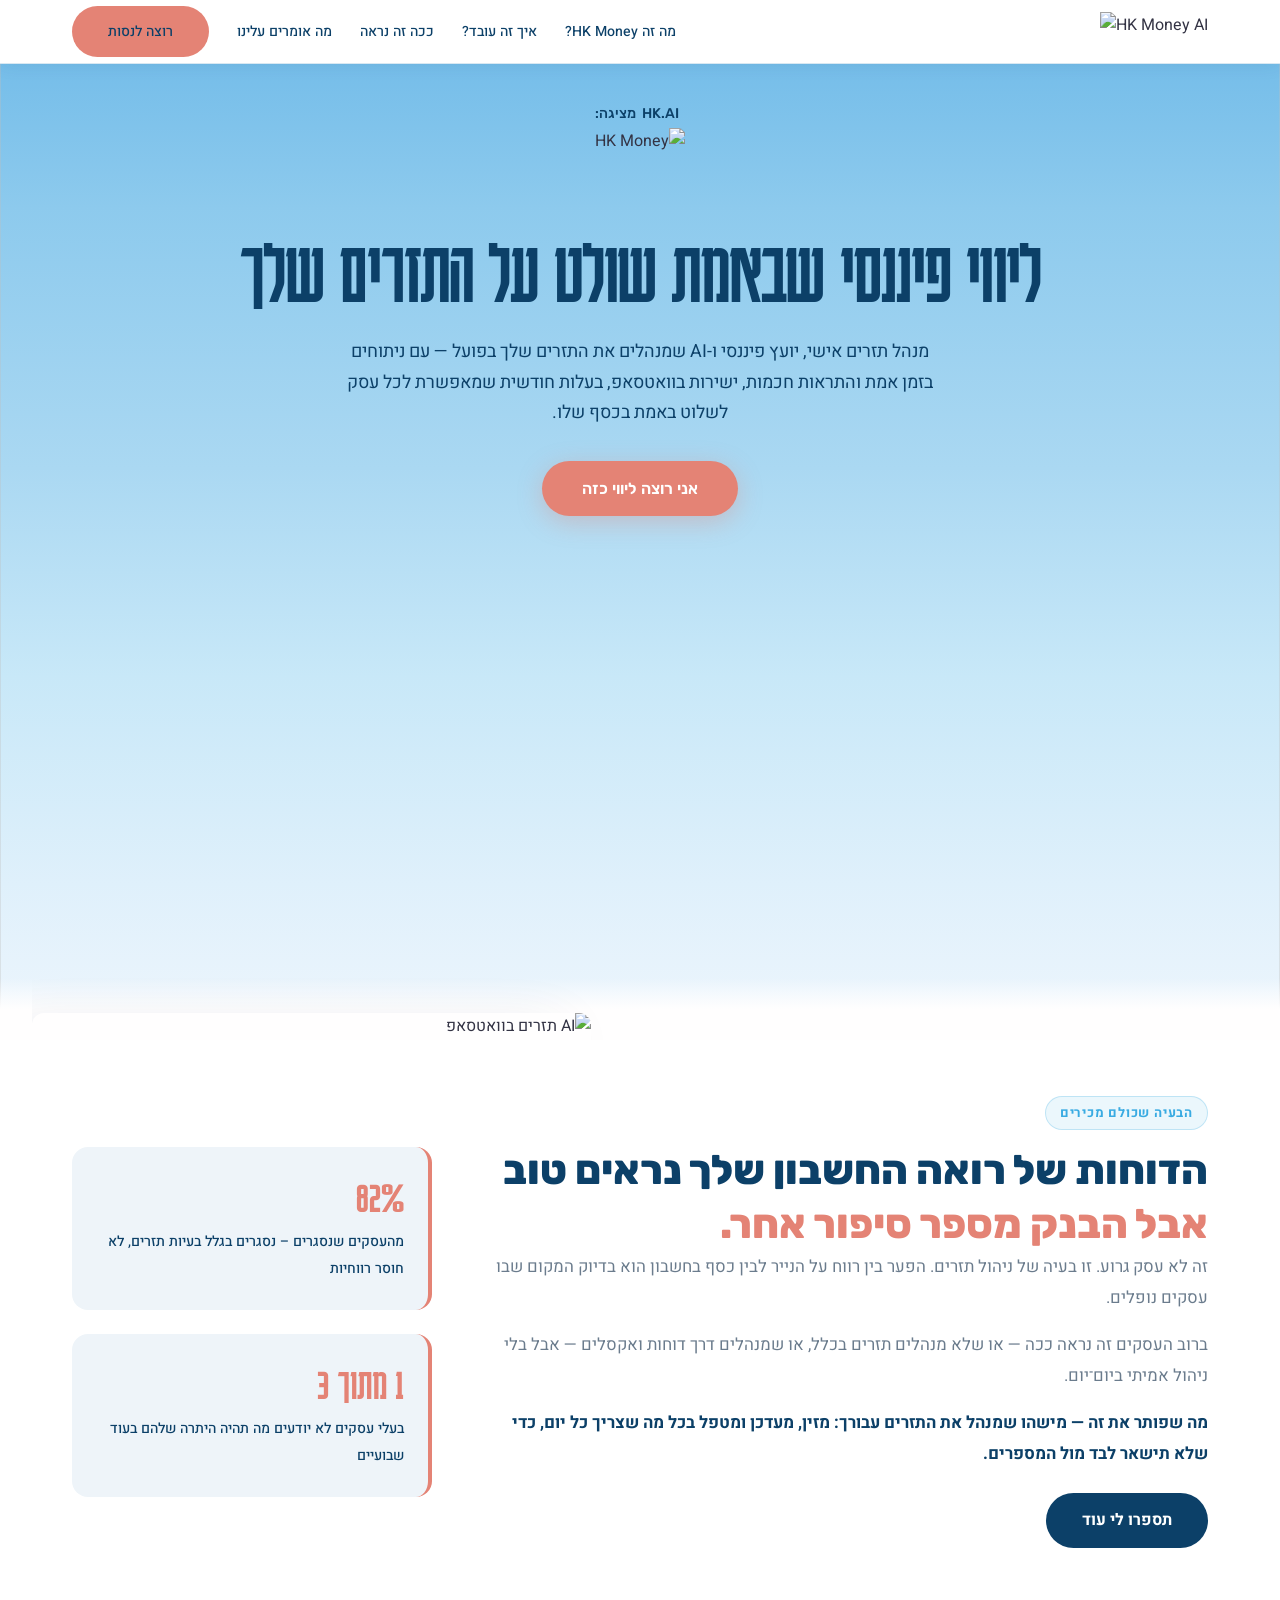
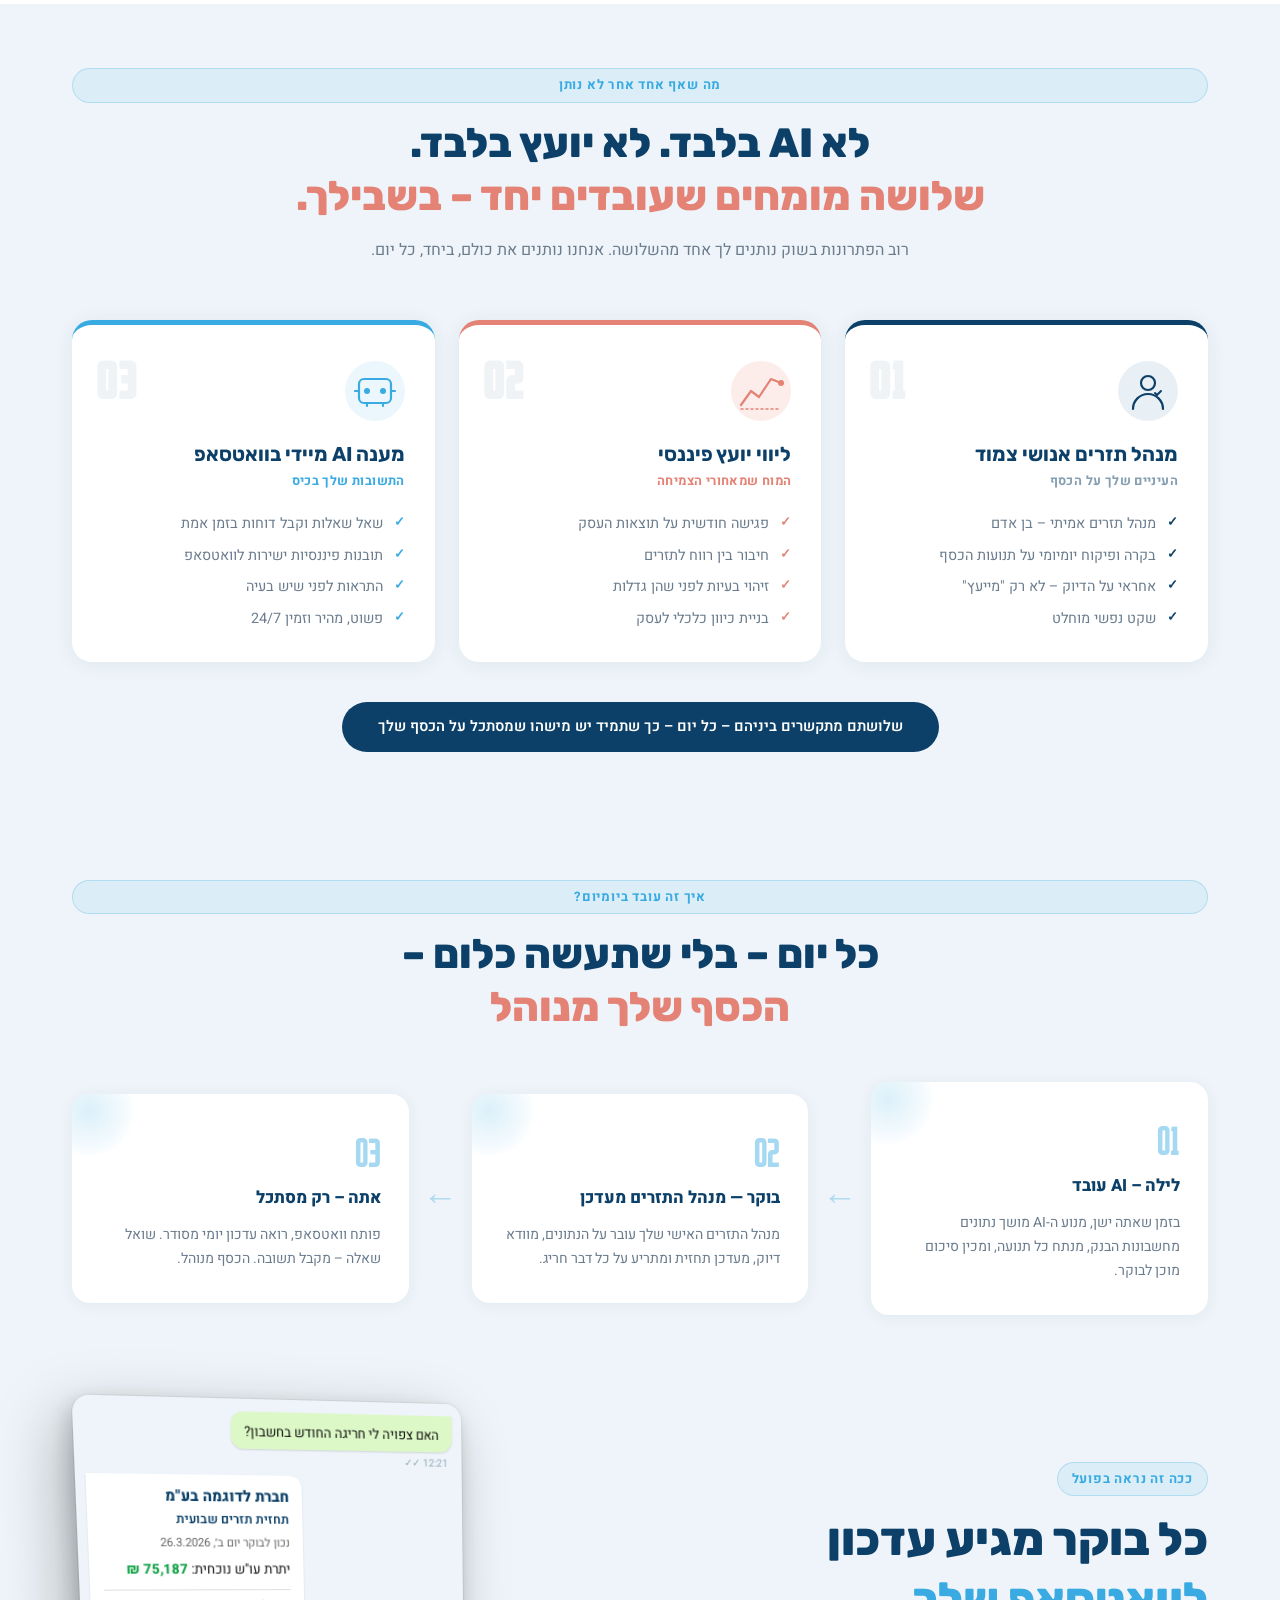
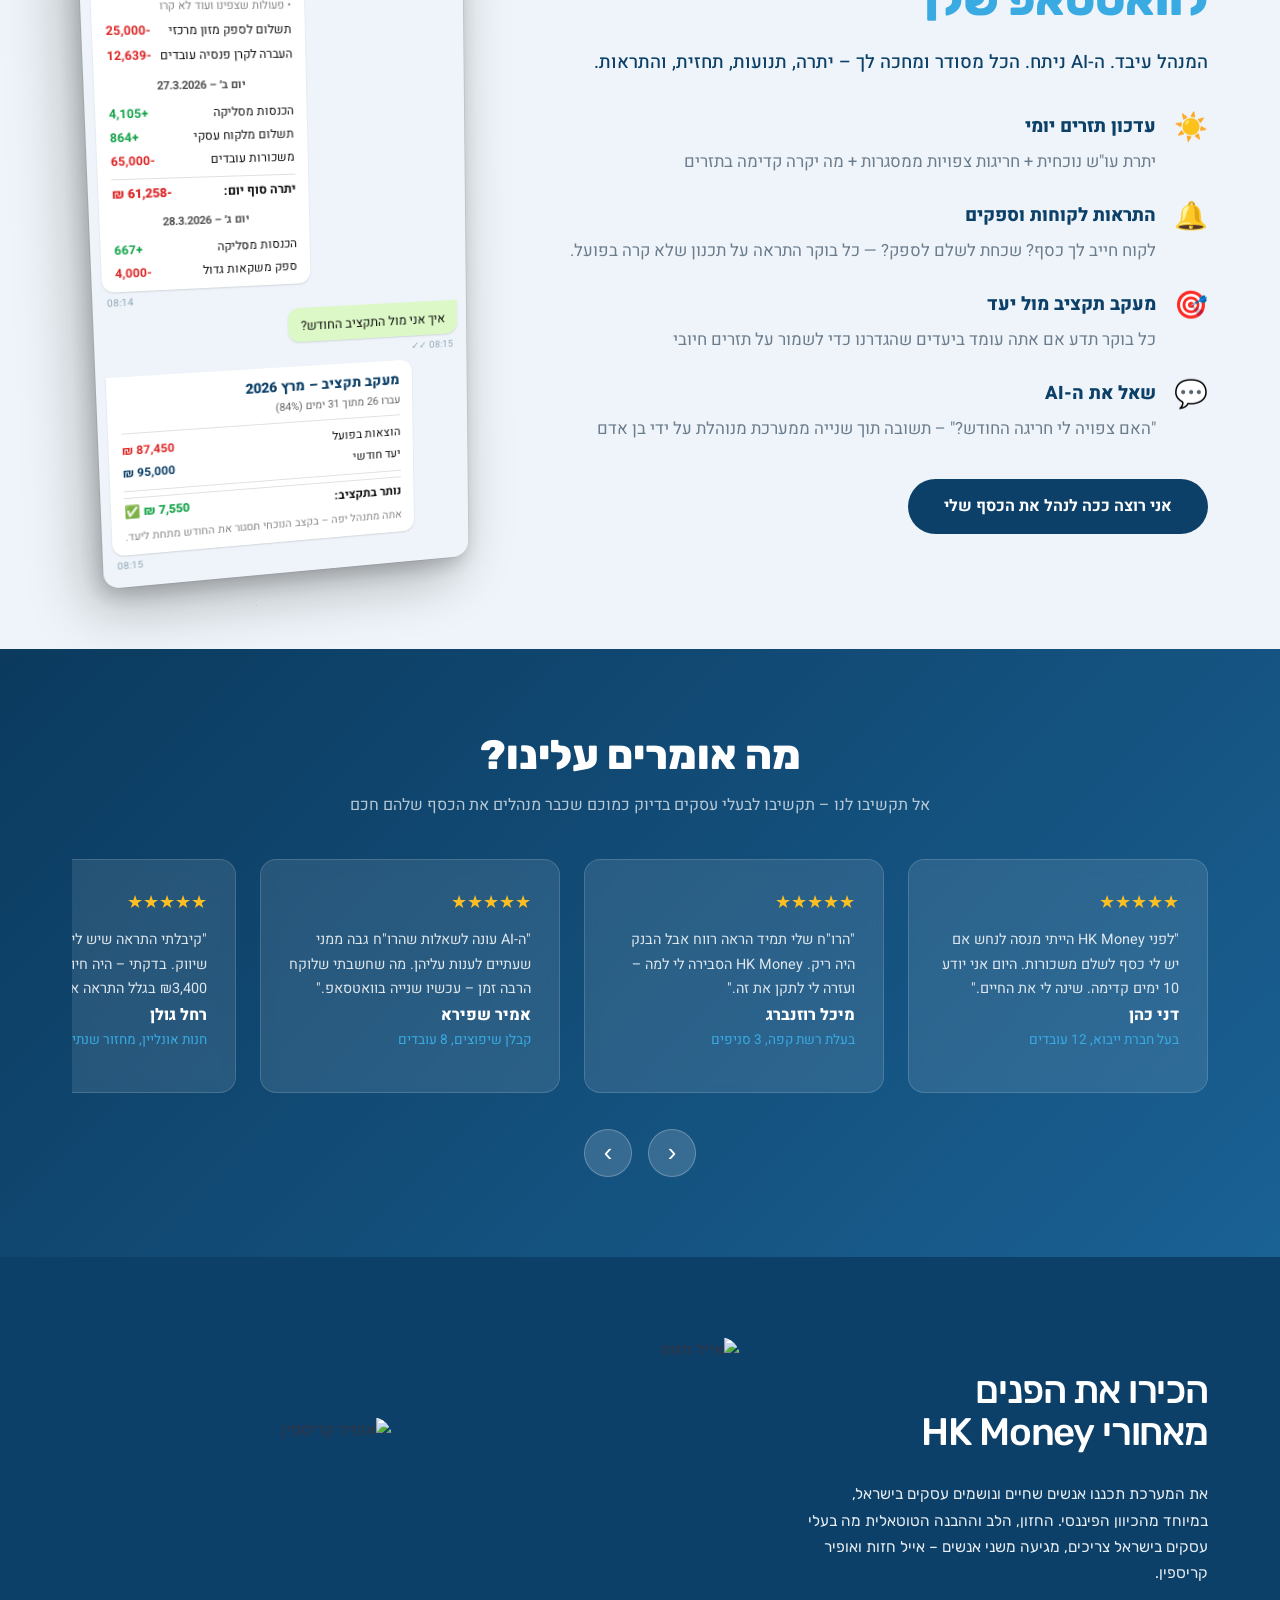
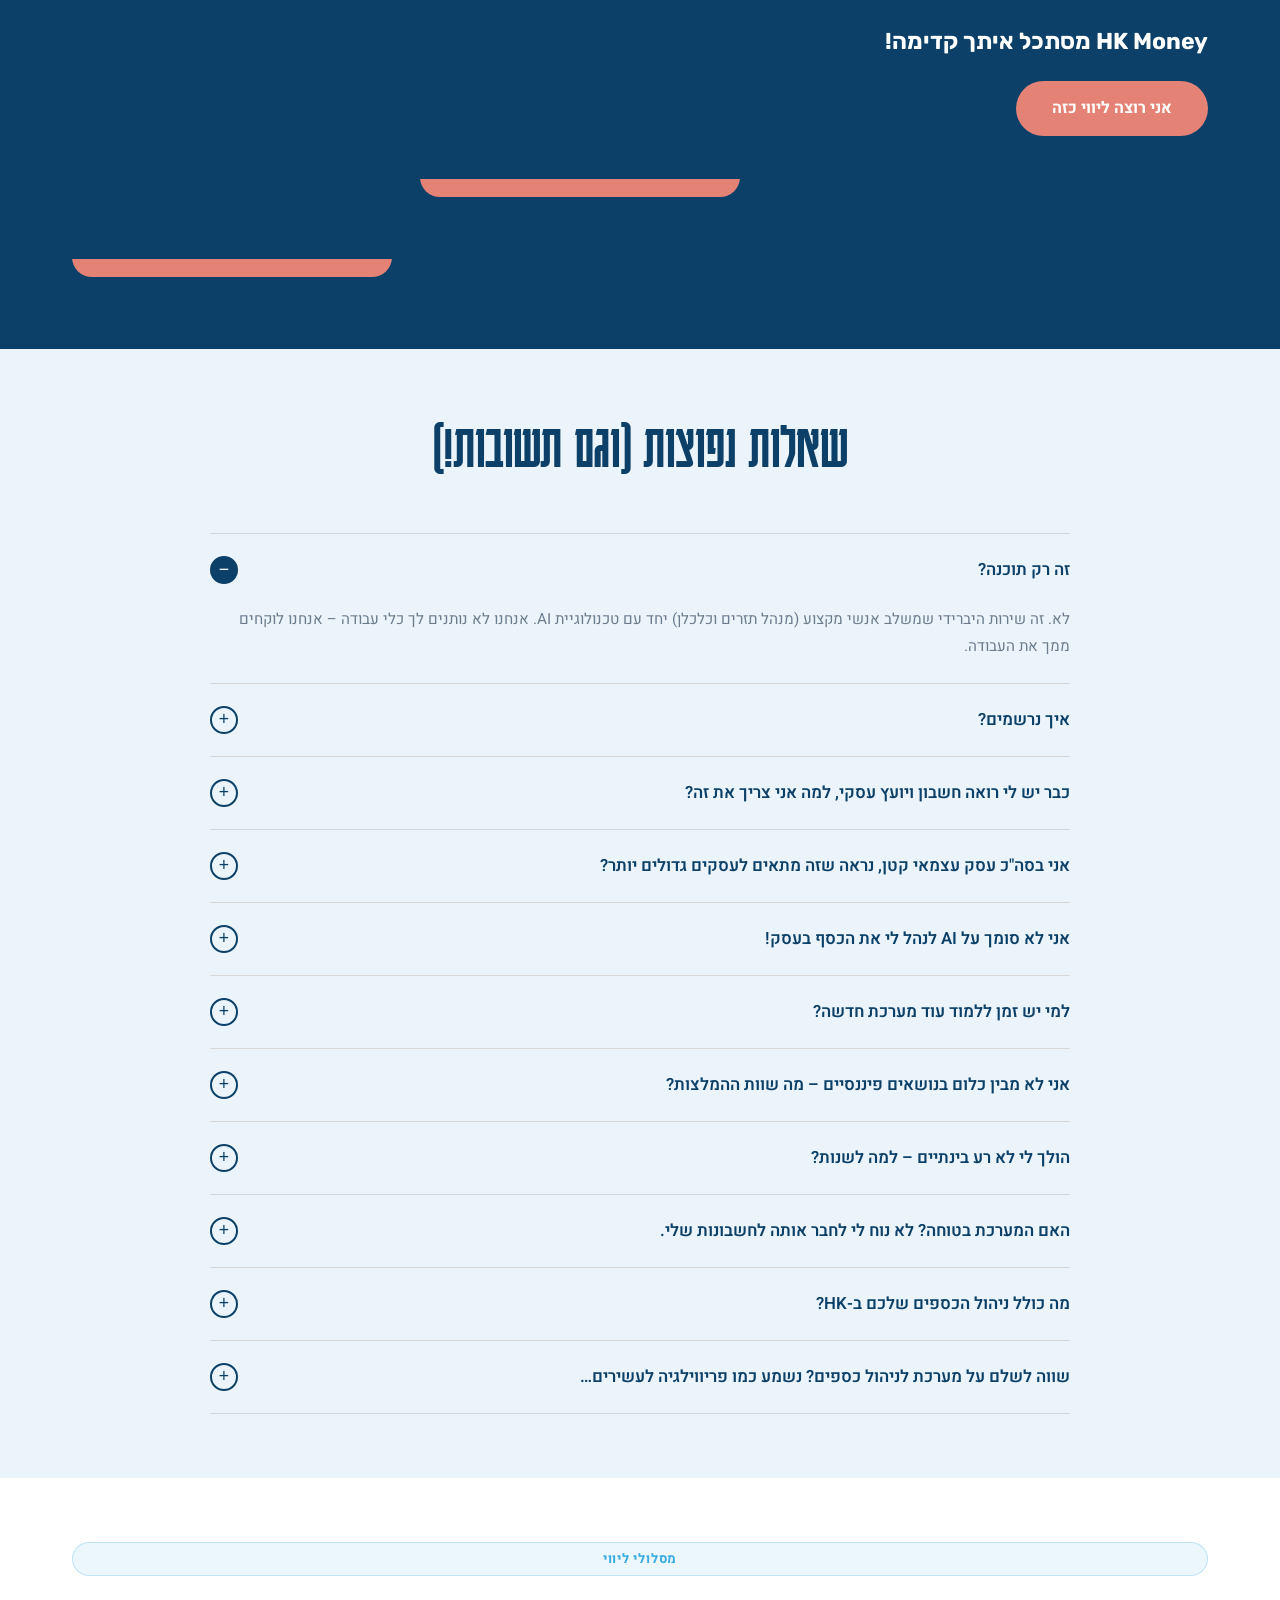
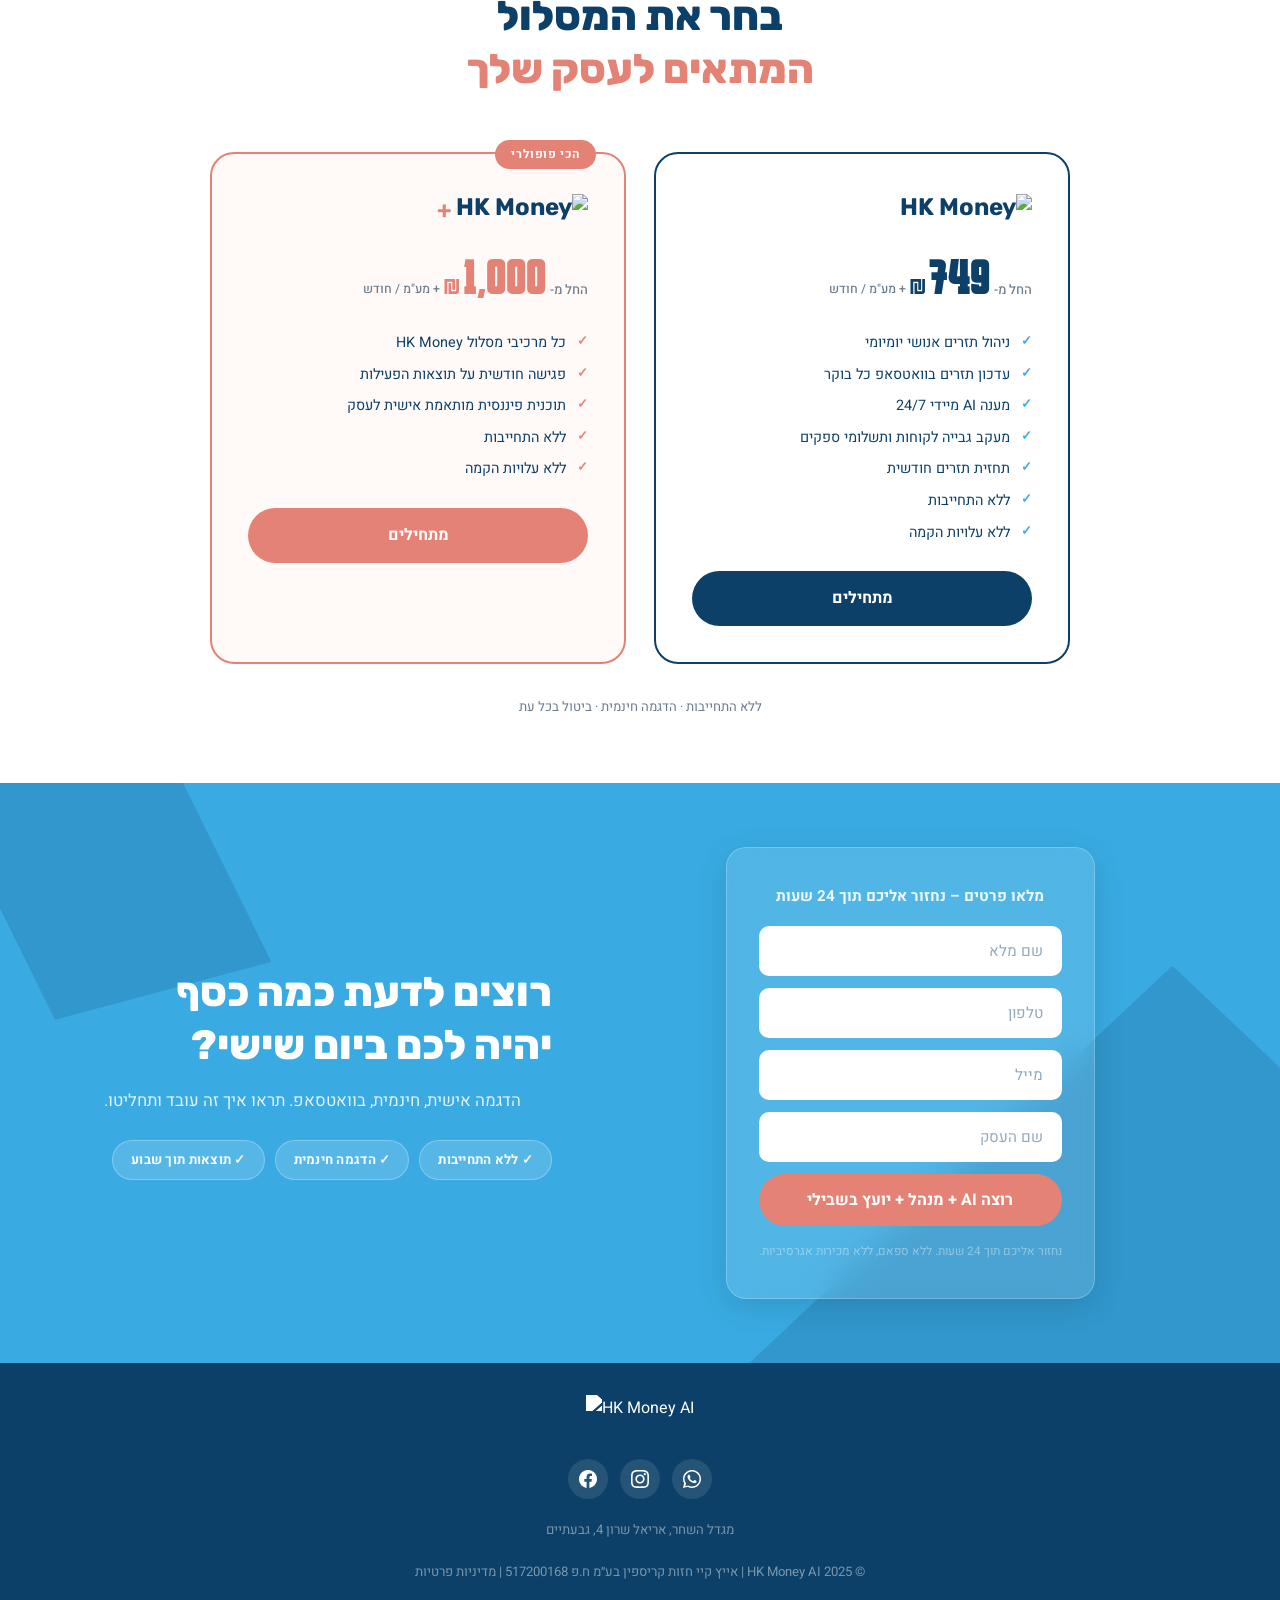
==== commit d3ba82f7: "Update hero, content and pricing for new website version Co-Authored-By: Claude Sonnet 4.6 <noreply@" ====
--- a/index.html
+++ b/index.html
@@ -58,11 +58,19 @@
     </div>
     <div class="mn-hero__white-bottom"></div>
     <div class="mn-hero__inner">
+      <div class="mn-hero__logo-block">
+        <div class="mn-hero__presenting">
+          <span class="mn-hero__presenting-brand">HK.AI</span>
+          <span class="mn-hero__presenting-text">מציגה:</span>
+        </div>
+        <div class="mn-hero__logo-main">
+          <img src="assets/hkmoneylogo.png" alt="HK Money" class="mn-hero__logo-img" />
+        </div>
+      </div>
       <h1 class="mn-hero__headline">
-        <img src="assets/hkmoneylogo.png" alt="HK Money AI" class="mn-hero__inline-logo" />: הסטנדרט החדש<br class="mn-hero__br--desk" />
-        <span class="mn-hero__accent">של הליווי הפיננסי.</span>
+        ליווי פיננסי שבאמת שולט על התזרים שלך
       </h1>
-      <p class="mn-hero__sub">המחלקה הפיננסית ההיברידית הראשונה: <span class="mn-hero__layer">ניהול תזרים אנושי</span>, <span class="mn-hero__layer">ליווי כלכלן אישי</span> ו<span class="mn-hero__layer">מענה AI מיידי</span> בוואטסאפ. אנחנו לוקחים אחריות על המספרים – כדי שתוכל לנהל את הצמיחה.</p>
+      <p class="mn-hero__sub">מנהל תזרים אישי, יועץ פיננסי ו-AI שמנהלים את התזרים שלך בפועל — עם ניתוחים בזמן אמת והתראות חכמות, ישירות בוואטסאפ, בעלות חודשית שמאפשרת לכל עסק לשלוט באמת בכסף שלו.</p>
       <a href="#contact" class="mn-btn mn-btn--salmon mn-hero__cta">אני רוצה ליווי כזה</a>
       <div class="mn-hero__images">
         <div class="mn-hero__chat-wrap">
@@ -84,12 +92,12 @@
         <div class="ai-problem__text">
           <span class="mn-tag">הבעיה שכולם מכירים</span>
           <h2 class="mn-section-title">
-            הרו"ח אומר שיש רווח –<br />
-            <span class="mn-accent-salmon">אבל הבנק ריק.</span>
+            הדוחות של רואה החשבון שלך נראים טוב<br />
+            <span class="mn-accent-salmon">אבל הבנק מספר סיפור אחר.</span>
           </h2>
           <p>זה לא עסק גרוע. זו בעיה של ניהול תזרים. הפער בין רווח על הנייר לבין כסף בחשבון הוא בדיוק המקום שבו עסקים נופלים.</p>
-          <p>ChatGPT לא יפתור את זה. גיליון אקסל לא יפתור את זה. ויועץ שרואים פעם ברבעון – גם לא.</p>
-          <p><strong>מה שפותר את זה – ניהול יומיומי, עם AI שמבין עסקים ישראלים, ואדם אמיתי שאחראי על התוצאות.</strong></p>
+          <p>ברוב העסקים זה נראה ככה — או שלא מנהלים תזרים בכלל, או שמנהלים דרך דוחות ואקסלים — אבל בלי ניהול אמיתי ביום־יום.</p>
+          <p><strong>מה שפותר את זה — מישהו שמנהל את התזרים עבורך: מזין, מעדכן ומטפל בכל מה שצריך כל יום, כדי שלא תישאר לבד מול המספרים.</strong></p>
           <a href="#trio" class="mn-btn mn-btn--navy" style="margin-top:8px">תספרו לי עוד</a>
         </div>
         <div class="ai-problem__stats">
@@ -154,13 +162,13 @@
               <line x1="10" y1="48" x2="50" y2="48" stroke="#e48375" stroke-width="1.5" stroke-dasharray="2 3" stroke-linecap="round"/>
             </svg>
           </div>
-          <h3>ליווי כלכלן אסטרטגי</h3>
+          <h3>ליווי יועץ פיננסי</h3>
           <p class="ai-trio__role-label">המוח שמאחורי הצמיחה</p>
           <ul class="ai-trio__list">
-            <li>פגישה חודשית עם כלכלן בכיר</li>
-            <li>ניתוח רווחיות ותחזיות צמיחה</li>
-            <li>תכנון פיננסי לטווח הארוך</li>
-            <li>החלטות חכמות מבוססות דאטה</li>
+            <li>פגישה חודשית על תוצאות העסק</li>
+            <li>חיבור בין רווח לתזרים</li>
+            <li>זיהוי בעיות לפני שהן גדלות</li>
+            <li>בניית כיוון כלכלי לעסק</li>
           </ul>
         </div>
 
@@ -201,31 +209,6 @@
   <!-- ══════════════════════════════════
        FIRST CONTACT FORM
   ══════════════════════════════════ -->
-  <section class="mn-contact" id="lead">
-    <div class="mn-wrap mn-contact__inner">
-      <form class="mn-contact__form" id="lead-form" onsubmit="return false">
-        <p class="mn-contact__form-title">השאירו פרטים – נחזור תוך 24 שעות</p>
-        <input type="text" placeholder="שם מלא" class="mn-input" required />
-        <input type="tel" placeholder="טלפון" class="mn-input" required />
-        <input type="email" placeholder="מייל" class="mn-input" />
-        <button type="submit" class="mn-btn mn-btn--salmon mn-btn--full">
-          רוצה AI + מנהל + יועץ בשבילי
-        </button>
-        <p class="mn-contact__fine">ללא התחייבות · הדגמה חינמית · בוואטסאפ שלכם</p>
-      </form>
-      <div class="mn-contact__text">
-        <h2 class="mn-section-title mn-section-title--white">
-          מיוחד לעסקים קטנים<br />ובינוניים בישראל
-        </h2>
-        <p class="mn-contact__sub">אתם לא צריכים לבחור בין AI לבין ליווי אנושי – אנחנו נותנים לכם את שניהם, בוואטסאפ, כל יום.</p>
-        <div class="mn-contact__badges">
-          <span class="mn-badge">✓ ללא התחייבות</span>
-          <span class="mn-badge">✓ הדגמה חינמית</span>
-          <span class="mn-badge">✓ בוואטסאפ שלכם</span>
-        </div>
-      </div>
-    </div>
-  </section>
 
   <!-- ══════════════════════════════════
        HOW IT WORKS
@@ -248,7 +231,7 @@
         <div class="ai-how-arrow">←</div>
         <div class="ai-how-step">
           <div class="ai-how-step__num">02</div>
-          <h3>בוקר – המנהל בודק</h3>
+          <h3>בוקר — מנהל התזרים מעדכן</h3>
           <p>מנהל התזרים האישי שלך עובר על הנתונים, מוודא דיוק, מעדכן תחזית ומתריע על כל דבר חריג.</p>
         </div>
         <div class="ai-how-arrow">←</div>
@@ -264,67 +247,6 @@
   <!-- ══════════════════════════════════
        FEATURES  (5 cards from Figma 2018-4318)
   ══════════════════════════════════ -->
-  <section class="ai-features" id="features">
-    <div class="mn-wrap">
-      <div class="ai-features__header">
-        <span class="mn-tag mn-tag--center">הכירו את HK Money</span>
-        <h2 class="mn-section-title mn-section-title--center">
-          מנהל הכספים החכם שלכם –<br />
-          <span class="mn-accent-salmon">פשוט, אישי, תמיד שם</span>
-        </h2>
-        <p class="ai-features__tagline">
-          מערכת המשלבת מנוע AI מתקדם וייעודי עם מנהל כספים אישי שמכיר אותך ואת העסק שלך אישית
-        </p>
-      </div>
-
-      <div class="ai-features__grid">
-        <!-- Simple -->
-        <div class="ai-feat-card">
-          <div class="ai-feat-card__icon">
-            <img src="assets/feat-icon-simple.svg" alt="" class="ai-feat-card__icon-img" />
-          </div>
-          <h3 class="ai-feat-card__title">פשוט</h3>
-          <p class="ai-feat-card__text">נתונים פיננסיים זורמים<br />אוטומטית למערכת – אתה לא עושה כלום</p>
-        </div>
-        <!-- Personal -->
-        <div class="ai-feat-card">
-          <div class="ai-feat-card__icon">
-            <img src="assets/feat-icon-personal.svg" alt="" class="ai-feat-card__icon-img" />
-          </div>
-          <h3 class="ai-feat-card__title">אישי</h3>
-          <p class="ai-feat-card__text">גם המערכת וגם היועץ מכירים<br />אותך ואת העסק שלך לעומק</p>
-        </div>
-        <!-- Hybrid -->
-        <div class="ai-feat-card">
-          <div class="ai-feat-card__icon">
-            <img src="assets/feat-icon-hybrid.svg" alt="" class="ai-feat-card__icon-img" />
-          </div>
-          <h3 class="ai-feat-card__title">היברידי</h3>
-          <p class="ai-feat-card__text">מומחה אנושי מקבל נתונים<br />ישירות מה-AI ופועל בהתאם</p>
-        </div>
-        <!-- Active -->
-        <div class="ai-feat-card">
-          <div class="ai-feat-card__icon">
-            <img src="assets/feat-icon-active.svg" alt="" class="ai-feat-card__icon-img" />
-          </div>
-          <h3 class="ai-feat-card__title">אקטיבי</h3>
-          <p class="ai-feat-card__text">המלצות והתראות נשלחות<br />בזמן אמת לוואטסאפ</p>
-        </div>
-        <!-- Available -->
-        <div class="ai-feat-card">
-          <div class="ai-feat-card__icon">
-            <img src="assets/feat-icon-available.svg" alt="" class="ai-feat-card__icon-img" />
-          </div>
-          <h3 class="ai-feat-card__title">זמין</h3>
-          <p class="ai-feat-card__text">מענה 24/7<br />לכל שאלה או מידע</p>
-        </div>
-      </div>
-
-      <div class="ai-features__cta">
-        <a href="#contact" class="mn-btn mn-btn--salmon">מתאים לי!</a>
-      </div>
-    </div>
-  </section>
 
   <!-- ══════════════════════════════════
        DEMO – phone with real image
@@ -343,28 +265,28 @@
             <span class="mn-demo__feat-icon">☀️</span>
             <div>
               <strong>עדכון תזרים יומי</strong>
-              <p>יתרה נוכחית + מה נכנס ויצא + תחזית לשבוע</p>
+              <p>יתרת עו"ש נוכחית + חריגות צפויות ממסגרות + מה יקרה קדימה בתזרים</p>
             </div>
           </div>
           <div class="mn-demo__feat">
             <span class="mn-demo__feat-icon">🔔</span>
             <div>
-              <strong>התראות חכמות</strong>
-              <p>תשלום שלא הגיע? חריגה בהוצאות? – לפני שזה בעיה</p>
+              <strong>התראות לקוחות וספקים</strong>
+              <p>לקוח חייב לך כסף? שכחת לשלם לספק? — כל בוקר התראה על תכנון שלא קרה בפועל.</p>
             </div>
           </div>
           <div class="mn-demo__feat">
             <span class="mn-demo__feat-icon">🎯</span>
             <div>
               <strong>מעקב תקציב מול יעד</strong>
-              <p>כל בוקר תדע אם אתה בתקציב – ומה הקצב שלך מול היעד החודשי</p>
+              <p>כל בוקר תדע אם אתה עומד ביעדים שהגדרנו כדי לשמור על תזרים חיובי</p>
             </div>
           </div>
           <div class="mn-demo__feat">
             <span class="mn-demo__feat-icon">💬</span>
             <div>
               <strong>שאל את ה-AI</strong>
-              <p>"כמה הוצאתי על שיווק החודש?" – תשובה תוך שנייה</p>
+              <p>"האם צפויה לי חריגה החודש?" – תשובה תוך שנייה ממערכת מנוהלת על ידי בן אדם</p>
             </div>
           </div>
         </div>
@@ -374,7 +296,7 @@
         <div class="wa-chat-card">
           <div class="wa-chat-card__body">
             <div class="wa-chat-card__msg wa-chat-card__msg--out">
-              <div class="wa-chat-card__bubble wa-chat-card__bubble--out">מה צפוי לרדת לי מהחשבון השבוע?</div>
+              <div class="wa-chat-card__bubble wa-chat-card__bubble--out">האם צפויה לי חריגה החודש בחשבון?</div>
               <span class="wa-chat-card__time">12:21 ✓✓</span>
             </div>
             <div class="wa-chat-card__msg wa-chat-card__msg--in">
@@ -648,7 +570,7 @@
           <div class="ai-pricing__plan-name"><img src="assets/hkmoneylogo.png" alt="HK Money" class="ai-pricing__logo" /></div>
           <div class="ai-pricing__price">
             <span class="ai-pricing__from">החל מ-</span>
-            <span class="ai-pricing__amount">649</span>
+            <span class="ai-pricing__amount">749</span>
             <span class="ai-pricing__currency">₪</span>
             <span class="ai-pricing__vat">+ מע"מ / חודש</span>
           </div>
@@ -656,8 +578,10 @@
             <li>ניהול תזרים אנושי יומיומי</li>
             <li>עדכון תזרים בוואטסאפ כל בוקר</li>
             <li>מענה AI מיידי 24/7</li>
-            <li>התראות חכמות בזמן אמת</li>
-            <li>תחזית שבועית ומעקב רציף</li>
+            <li>מעקב גבייה לקוחות ותשלומי ספקים</li>
+            <li>תחזית תזרים חודשית</li>
+            <li>ללא התחייבות</li>
+            <li>ללא עלויות הקמה</li>
           </ul>
           <a href="#contact" class="mn-btn mn-btn--navy mn-btn--full">מתחילים</a>
         </div>
@@ -674,10 +598,10 @@
           </div>
           <ul class="ai-pricing__features">
             <li>כל מרכיבי מסלול HK Money</li>
-            <li>פגישת אסטרטגיה חודשית עם כלכלן</li>
-            <li>ניתוח רווחיות ותחזיות צמיחה</li>
-            <li>תוכנית פיננסית אישית לעסק</li>
-            <li>ליווי מלא – AI + אנושי + כלכלן</li>
+            <li>פגישה חודשית על תוצאות הפעילות</li>
+            <li>תוכנית פיננסית מותאמת אישית לעסק</li>
+            <li>ללא התחייבות</li>
+            <li>ללא עלויות הקמה</li>
           </ul>
           <a href="#contact" class="mn-btn mn-btn--salmon mn-btn--full">מתחילים</a>
         </div>
--- a/css/money.css
+++ b/css/money.css
@@ -0,0 +1,707 @@
+/* ==========================================
+   HK Money – Landing Page Stylesheet
+   RTL | Hebrew | Figma-faithful design
+   ========================================== */
+
+@import url('https://fonts.googleapis.com/css2?family=Heebo:wght@300;400;500;600;700;800;900&family=Karantina:wght@400;700&family=Rubik:wght@400;500;600;700&display=swap');
+
+*, *::before, *::after { box-sizing: border-box; margin: 0; padding: 0; }
+
+:root {
+  --navy:    #0c4068;
+  --blue:    #39abe2;
+  --salmon:  #e48375;
+  --salmon-h:#d4705f;
+  --white:   #ffffff;
+  --off:     #eef4f9;
+  --text:    #333344;
+  --muted:   #6b7c8d;
+  --border:  #d8e8f2;
+  --hdr-h:   64px;
+  --font:    'Heebo', sans-serif;
+  --max-w:   1200px;
+}
+
+html { direction: rtl; scroll-behavior: smooth; }
+body { font-family: var(--font); color: var(--text); background: var(--white); -webkit-font-smoothing: antialiased; line-height: 1.7; }
+img { max-width: 100%; display: block; }
+a { text-decoration: none; color: inherit; }
+ul { list-style: none; }
+
+.mn-wrap { max-width: var(--max-w); margin: 0 auto; padding: 0 32px; }
+
+/* ── BUTTONS ── */
+.mn-btn {
+  display: inline-flex; align-items: center; justify-content: center;
+  padding: 14px 36px; border-radius: 50px;
+  font-family: var(--font); font-size: 1rem; font-weight: 700;
+  cursor: pointer; border: none; transition: all .2s ease;
+  white-space: nowrap; text-align: center;
+}
+.mn-btn--salmon  { background: var(--salmon);  color: var(--white); }
+.mn-btn--salmon:hover { background: var(--salmon-h); transform: translateY(-2px); box-shadow: 0 8px 24px rgba(228,131,117,.35); }
+.mn-btn--navy    { background: var(--navy);    color: var(--white); }
+.mn-btn--navy:hover { opacity: .88; transform: translateY(-2px); }
+.mn-btn--full    { width: 100%; }
+
+/* ── INPUTS ── */
+.mn-input {
+  width: 100%; padding: 13px 18px; border: 1.5px solid var(--border);
+  border-radius: 10px; font-family: var(--font); font-size: .95rem;
+  color: var(--text); background: var(--white); outline: none; transition: border-color .2s;
+}
+.mn-input:focus { border-color: var(--blue); }
+.mn-input--white { background: rgba(255,255,255,.12); border-color: rgba(255,255,255,.3); color: var(--white); }
+.mn-input--white::placeholder { color: rgba(255,255,255,.6); }
+.mn-input--white:focus { border-color: rgba(255,255,255,.7); }
+.mn-textarea { resize: vertical; min-height: 110px; }
+
+/* ── SHARED SECTION TITLES ── */
+.mn-section-title {
+  font-family: var(--font); font-size: clamp(1.7rem, 3.2vw, 2.6rem);
+  font-weight: 800; color: var(--navy); line-height: 1.3;
+}
+.mn-section-title--center { text-align: center; }
+.mn-section-title--white  { color: var(--white); }
+
+.mn-accent-salmon { color: var(--salmon); }
+.mn-accent-blue   { color: var(--blue); }
+
+
+/* ══════════════════════════════════════════
+   HEADER
+══════════════════════════════════════════ */
+.mn-header {
+  position: fixed; top: 0; left: 0; right: 0;
+  height: var(--hdr-h); background: var(--white); z-index: 1000;
+  border-bottom: 1px solid var(--border);
+  box-shadow: 0 2px 16px rgba(12,64,104,.08);
+}
+.mn-header .mn-wrap { height: 100%; }
+
+.mn-nav {
+  display: flex; align-items: center; justify-content: space-between; height: 100%; gap: 20px;
+}
+
+.mn-logo {
+  display: flex; align-items: center; gap: 6px; flex-shrink: 0;
+  direction: ltr;
+}
+.mn-logo__icon { width: 44px; height: auto; }
+.mn-logo__text {
+  font-family: 'Rubik', sans-serif; font-size: 1.55rem; font-weight: 400;
+  color: var(--navy); letter-spacing: -.01em; line-height: 1;
+}
+
+.mn-nav__links {
+  display: flex; align-items: center; gap: 28px; flex-wrap: wrap;
+}
+.mn-nav__links a {
+  font-size: .88rem; font-weight: 500; color: var(--navy);
+  transition: color .2s; white-space: nowrap;
+  position: relative;
+}
+.mn-nav__links a::after {
+  content: ''; position: absolute; bottom: -3px; left: 0; right: 0;
+  height: 2px; background: var(--blue);
+  transform: scaleX(0); transition: transform .2s;
+}
+.mn-nav__links a:hover { color: var(--blue); }
+.mn-nav__links a:hover::after { transform: scaleX(1); }
+
+.mn-nav__toggle {
+  display: none; flex-direction: column; gap: 5px;
+  background: none; border: none; cursor: pointer; padding: 4px;
+}
+.mn-nav__toggle span { display: block; width: 24px; height: 2px; background: var(--navy); border-radius: 2px; transition: all .3s; }
+
+
+/* ══════════════════════════════════════════
+   HERO  (faithfully from Figma 2091-1032)
+══════════════════════════════════════════ */
+.mn-hero {
+  position: relative;
+  overflow: hidden;
+  background: #fffefe;
+  padding-top: var(--hdr-h);
+  min-height: clamp(600px, 68vw, 900px);
+  display: flex;
+  flex-direction: column;
+}
+
+/* Background building photo – mirrored horizontally, 33% opacity */
+.mn-hero__bg-wrap {
+  position: absolute; inset: 0;
+  overflow: hidden; pointer-events: none;
+}
+.mn-hero__bg-img {
+  position: absolute;
+  width: 126%; height: 126%;
+  top: -13%; left: -13%;
+  object-fit: cover;
+  transform: scaleX(-1);
+  opacity: .33;
+}
+
+/* White fade at bottom */
+.mn-hero__white-bottom {
+  position: absolute; bottom: 0; left: 0; right: 0;
+  height: 34%; background: linear-gradient(to top, #fffefe 50%, transparent);
+  pointer-events: none; z-index: 1;
+}
+
+.mn-hero__inner {
+  position: relative; z-index: 2;
+  display: flex; flex-direction: column; align-items: center;
+  padding: clamp(24px,3vw,50px) 32px 0;
+  max-width: 1680px; margin: 0 auto; width: 100%;
+  flex: 1;
+}
+
+/* Logo block */
+.mn-hero__logo-block {
+  display: flex; flex-direction: column; align-items: center;
+  margin-bottom: clamp(12px, 1.8vw, 28px);
+  gap: 2px;
+}
+
+.mn-hero__presenting {
+  display: flex; align-items: baseline; gap: 6px;
+  align-self: flex-end;
+  direction: rtl;
+}
+.mn-hero__presenting-text {
+  font-family: 'Rubik', sans-serif; font-size: clamp(.7rem, 1.1vw, 1.05rem);
+  font-weight: 500; color: var(--navy);
+}
+.mn-hero__presenting-brand {
+  font-family: 'Rubik', sans-serif; font-size: clamp(.7rem, 1.1vw, 1.05rem);
+  font-weight: 500; color: var(--navy);
+}
+
+.mn-hero__logo-main {
+  display: flex; align-items: center;
+}
+.mn-hero__logo-img {
+  height: clamp(36px, 5.5vw, 80px); width: auto;
+}
+
+/* Headline */
+.mn-hero__headline {
+  font-family: 'Karantina', sans-serif;
+  font-size: clamp(1.8rem, 3.8vw, 4.8rem);
+  font-weight: 400; color: var(--navy);
+  text-align: center; line-height: 1.05;
+  letter-spacing: -.01em;
+  width: 100%;
+  margin-bottom: clamp(16px, 2.5vw, 36px);
+  overflow-wrap: break-word;
+}
+.mn-hero__accent { color: var(--salmon); }
+
+/* Images row — proportions from Figma (chat left 0–55%, man right 49–100%) */
+.mn-hero__images {
+  position: relative;
+  width: 100%;
+  flex: 1;
+  min-height: clamp(200px, 28vw, 450px);
+  overflow: hidden;
+}
+
+.mn-hero__chat-wrap {
+  position: absolute; z-index: 2;
+  left: 0; bottom: 0;
+  width: 57%;
+  box-shadow: -30px 20px 58px rgba(12,64,104,.16);
+  border-radius: 12px 12px 0 0; overflow: hidden;
+}
+
+/* HTML Chat */
+.mn-chat {
+  background: #ece5dd;
+  font-family: var(--font);
+  direction: rtl;
+}
+.mn-chat__header {
+  display: flex; align-items: center; gap: 10px;
+  background: #075e54; padding: clamp(8px,1.2vw,14px) clamp(12px,1.8vw,20px);
+}
+.mn-chat__avatar {
+  width: clamp(28px,3.5vw,42px); height: clamp(28px,3.5vw,42px);
+  border-radius: 50%; object-fit: cover; background: #fff;
+}
+.mn-chat__header-info { display: flex; flex-direction: column; }
+.mn-chat__name {
+  font-size: clamp(.7rem,1vw,.9rem); font-weight: 700; color: #fff; line-height: 1.2;
+}
+.mn-chat__status {
+  font-size: clamp(.55rem,.8vw,.72rem); color: rgba(255,255,255,.75);
+}
+.mn-chat__body {
+  padding: clamp(10px,1.5vw,20px) clamp(8px,1.2vw,16px);
+  display: flex; flex-direction: column; gap: clamp(6px,1vw,12px);
+  background-image: url("data:image/svg+xml,%3Csvg xmlns='http://www.w3.org/2000/svg' width='400' height='400'%3E%3Crect width='400' height='400' fill='%23ddd5c8'/%3E%3C/svg%3E");
+}
+.mn-chat__bubble {
+  position: relative;
+  max-width: 88%;
+  padding: clamp(6px,1vw,10px) clamp(8px,1.2vw,14px) clamp(18px,2.5vw,28px);
+  border-radius: 8px;
+  font-size: clamp(.65rem,.95vw,.85rem);
+  line-height: 1.5;
+  box-shadow: 0 1px 2px rgba(0,0,0,.15);
+}
+.mn-chat__bubble--out {
+  background: #dcf8c6; align-self: flex-start;
+  border-radius: 8px 0 8px 8px;
+}
+.mn-chat__bubble--in {
+  background: #fff; align-self: flex-end;
+  border-radius: 0 8px 8px 8px;
+}
+.mn-chat__time {
+  position: absolute; bottom: 4px; left: 8px;
+  font-size: clamp(.5rem,.65vw,.6rem); color: rgba(0,0,0,.4);
+  white-space: nowrap;
+}
+
+.mn-hero__man-wrap {
+  position: absolute; z-index: 3;
+  right: 0; bottom: 0;
+  width: 52%;
+  height: 115%;
+}
+.mn-hero__man-img {
+  width: 100%; height: 100%; display: block;
+  object-fit: contain; object-position: bottom center;
+}
+
+
+/* ══════════════════════════════════════════
+   LEAD FORM
+══════════════════════════════════════════ */
+.mn-lead {
+  position: relative; overflow: hidden;
+  padding: 60px 0;
+}
+.mn-lead__bg {
+  position: absolute; inset: 0;
+  background: linear-gradient(135deg, #0b3a5e 0%, #1a6194 60%, #2176ae 100%);
+  z-index: 0;
+}
+.mn-lead__inner {
+  position: relative; z-index: 1;
+  display: grid; grid-template-columns: 1fr 1fr;
+  gap: 48px; align-items: center;
+}
+.mn-lead__title {
+  font-size: clamp(1.6rem, 3vw, 2.5rem); font-weight: 800;
+  color: var(--white); line-height: 1.25;
+}
+.mn-lead__accent { color: var(--salmon); }
+.mn-lead__sub { color: rgba(255,255,255,.75); font-size: 1rem; margin-top: 10px; }
+
+.mn-lead__form {
+  display: flex; flex-direction: column; gap: 14px;
+  background: rgba(255,255,255,.08); backdrop-filter: blur(8px);
+  border-radius: 16px; padding: 32px; border: 1px solid rgba(255,255,255,.15);
+}
+.mn-lead__form .mn-input {
+  background: rgba(255,255,255,.12); border-color: rgba(255,255,255,.25); color: var(--white);
+}
+.mn-lead__form .mn-input::placeholder { color: rgba(255,255,255,.6); }
+.mn-lead__form .mn-input:focus { border-color: rgba(255,255,255,.6); }
+
+
+/* ══════════════════════════════════════════
+   WHY SECTION
+══════════════════════════════════════════ */
+.mn-why { padding: 80px 0; background: var(--white); }
+.mn-why__header { margin-bottom: 32px; }
+.mn-why .mn-section-title { font-size: clamp(1.5rem, 2.8vw, 2.4rem); }
+.mn-why__body { max-width: 820px; }
+.mn-why__text { color: var(--text); font-size: 1.02rem; line-height: 1.85; margin-bottom: 16px; }
+.mn-why__body .mn-btn { margin-top: 12px; }
+
+
+/* ══════════════════════════════════════════
+   FEATURES
+══════════════════════════════════════════ */
+.mn-features { padding: 80px 0; background: var(--off); }
+.mn-features__header { text-align: center; margin-bottom: 48px; }
+.mn-features__logo-inline {
+  display: inline-flex; align-items: center; gap: 6px;
+  vertical-align: middle;
+}
+.mn-features__logo-inline svg { width: 48px; height: auto; }
+.mn-features__logo-inline { font-family: 'Rubik', sans-serif; font-size: inherit; font-weight: 400; }
+.mn-features__subtitle { color: var(--muted); font-size: 1rem; margin-top: 10px; }
+
+.mn-features__grid {
+  display: grid; grid-template-columns: repeat(5, 1fr);
+  gap: 20px;
+}
+.mn-feature-card {
+  background: var(--white); border-radius: 16px; padding: 32px 24px;
+  text-align: center; border: 1px solid var(--border);
+  transition: all .3s;
+}
+.mn-feature-card:hover {
+  transform: translateY(-6px);
+  box-shadow: 0 16px 40px rgba(57,171,226,.18);
+  border-color: var(--blue);
+}
+.mn-feature-card__num {
+  width: 48px; height: 48px; border-radius: 50%;
+  background: var(--blue); color: var(--white);
+  font-size: 1.25rem; font-weight: 900;
+  display: flex; align-items: center; justify-content: center;
+  margin: 0 auto 18px;
+}
+.mn-feature-card__title {
+  font-size: 1.3rem; font-weight: 800; color: var(--navy); margin-bottom: 10px;
+}
+.mn-feature-card__text { font-size: .9rem; color: var(--muted); line-height: 1.7; }
+.mn-features__cta { text-align: center; margin-top: 40px; }
+
+
+/* ══════════════════════════════════════════
+   VIDEO
+══════════════════════════════════════════ */
+.mn-video { position: relative; overflow: hidden; padding: 70px 0; }
+.mn-video__bg {
+  position: absolute; inset: 0;
+  background: linear-gradient(135deg, var(--blue) 0%, #1a7fb5 100%);
+}
+.mn-video__inner {
+  position: relative; z-index: 1;
+  display: grid; grid-template-columns: 1fr 1fr;
+  gap: 60px; align-items: center;
+}
+.mn-video__title {
+  font-size: clamp(1.1rem, 2vw, 1.5rem); font-weight: 700;
+  color: var(--white); line-height: 1.5;
+}
+.mn-video__subtitle { color: rgba(255,255,255,.9); font-size: 1rem; margin: 16px 0 24px; }
+.mn-video__player { display: flex; justify-content: center; }
+.mn-video__thumb {
+  width: 100%; max-width: 440px; aspect-ratio: 16/9;
+  background: rgba(0,0,0,.25); border-radius: 14px;
+  display: flex; align-items: center; justify-content: center;
+  cursor: pointer; border: 2px solid rgba(255,255,255,.25);
+  transition: transform .2s;
+}
+.mn-video__thumb:hover { transform: scale(1.02); }
+.mn-video__play-btn {
+  width: 72px; height: 72px; border-radius: 50%;
+  background: rgba(255,255,255,.2); display: flex; align-items: center; justify-content: center;
+  backdrop-filter: blur(6px);
+}
+
+
+/* ══════════════════════════════════════════
+   HOW IT WORKS
+══════════════════════════════════════════ */
+.mn-how { padding: 80px 0; background: var(--white); }
+.mn-how .mn-section-title { margin-bottom: 52px; }
+
+.mn-how__circles {
+  display: flex; flex-wrap: wrap; justify-content: center;
+  gap: 24px; margin-bottom: 60px;
+}
+.mn-how__item { display: flex; flex-direction: column; align-items: center; gap: 8px; }
+.mn-how__circle {
+  border-radius: 50%; background: linear-gradient(135deg, var(--blue), #1a7fb5);
+  color: var(--white); font-weight: 700; text-align: center;
+  display: flex; align-items: center; justify-content: center; padding: 16px;
+  line-height: 1.4;
+}
+.mn-how__circle--lg  { width: 220px; height: 220px; font-size: 1rem; }
+.mn-how__circle--md  { width: 180px; height: 180px; font-size: .9rem; }
+.mn-how__circle--sm  { width: 148px; height: 148px; font-size: .85rem; }
+
+.mn-how__num {
+  width: 34px; height: 34px; border-radius: 50%;
+  background: var(--salmon); color: var(--white);
+  font-size: .9rem; font-weight: 800;
+  display: flex; align-items: center; justify-content: center;
+  margin-top: -12px; position: relative; z-index: 1;
+}
+.mn-how__cta-wrap { text-align: center; max-width: 600px; margin: 0 auto; }
+.mn-how__cta-title { font-size: clamp(1.4rem, 2.5vw, 2rem); font-weight: 800; color: var(--navy); margin-bottom: 12px; }
+.mn-how__cta-sub { color: var(--muted); margin-bottom: 24px; }
+
+
+/* ══════════════════════════════════════════
+   TESTIMONIALS
+══════════════════════════════════════════ */
+.mn-testimonials {
+  padding: 80px 0; overflow: hidden;
+  background: linear-gradient(135deg, #0b3a5e 0%, #1a6194 100%);
+}
+.mn-testimonials .mn-section-title { margin-bottom: 10px; }
+.mn-testimonials__sub { color: rgba(255,255,255,.7); text-align: center; margin-bottom: 40px; }
+
+.mn-testimonials__track {
+  display: flex; gap: 24px; overflow-x: auto; scroll-snap-type: x mandatory;
+  scrollbar-width: none; padding-bottom: 8px;
+  scroll-behavior: smooth;
+}
+.mn-testimonials__track::-webkit-scrollbar { display: none; }
+
+.mn-testimonial-card {
+  background: rgba(255,255,255,.1); backdrop-filter: blur(8px);
+  border: 1px solid rgba(255,255,255,.15); border-radius: 16px;
+  padding: 28px; min-width: 300px; flex: 0 0 300px;
+  scroll-snap-align: start;
+}
+.mn-testimonial-card__img-wrap { margin-bottom: 16px; }
+.mn-testimonial-card__img-placeholder {
+  width: 100%; height: 180px; border-radius: 10px;
+  background: rgba(255,255,255,.1);
+}
+.mn-testimonial-card__stars { color: #fbbf24; font-size: 1.1rem; margin-bottom: 10px; }
+.mn-testimonial-card__name { font-weight: 800; color: var(--white); font-size: 1rem; }
+.mn-testimonial-card__role { color: var(--blue); font-size: .85rem; margin-bottom: 12px; }
+.mn-testimonial-card__quote { color: rgba(255,255,255,.85); font-size: .9rem; line-height: 1.7; }
+
+.mn-testimonials__nav {
+  display: flex; justify-content: center; gap: 16px; margin-top: 28px;
+}
+.mn-testimonials__arrow {
+  width: 48px; height: 48px; border-radius: 50%;
+  background: rgba(255,255,255,.15); border: 1px solid rgba(255,255,255,.25);
+  color: var(--white); font-size: 1.6rem; cursor: pointer;
+  display: flex; align-items: center; justify-content: center;
+  transition: background .2s;
+}
+.mn-testimonials__arrow:hover { background: rgba(255,255,255,.3); }
+
+
+/* ══════════════════════════════════════════
+   WHY US
+══════════════════════════════════════════ */
+.mn-whyus { position: relative; overflow: hidden; padding: 80px 0; }
+.mn-whyus__bg {
+  position: absolute; inset: 0;
+  background: linear-gradient(135deg, #0c4068 0%, #155e8e 100%);
+}
+.mn-whyus__inner { position: relative; z-index: 1; }
+.mn-whyus__text { max-width: 700px; }
+.mn-whyus__body { color: rgba(255,255,255,.85); font-size: 1rem; line-height: 1.85; margin-bottom: 16px; }
+.mn-whyus__form { display: flex; flex-direction: column; gap: 14px; margin-top: 32px; max-width: 420px; }
+
+
+/* ══════════════════════════════════════════
+   FAQ
+══════════════════════════════════════════ */
+.mn-faq { padding: 80px 0; background: var(--off); }
+.mn-faq .mn-section-title { text-align: center; margin-bottom: 48px; }
+.mn-faq__list { max-width: 780px; margin: 0 auto; display: flex; flex-direction: column; gap: 12px; }
+
+.mn-faq__item {
+  background: var(--white); border-radius: 12px;
+  border: 1px solid var(--border); overflow: hidden;
+}
+.mn-faq__q {
+  width: 100%; padding: 20px 24px;
+  display: flex; align-items: center; justify-content: space-between; gap: 16px;
+  background: none; border: none; cursor: pointer;
+  font-family: var(--font); font-size: 1rem; font-weight: 700;
+  color: var(--navy); text-align: right;
+}
+.mn-faq__arrow { width: 20px; height: 20px; flex-shrink: 0; color: var(--blue); transition: transform .3s; }
+.mn-faq__item.open .mn-faq__arrow { transform: rotate(180deg); }
+.mn-faq__a { max-height: 0; overflow: hidden; transition: max-height .35s ease; }
+.mn-faq__item.open .mn-faq__a { max-height: 300px; }
+.mn-faq__a p { padding: 0 24px 20px; color: var(--muted); font-size: .95rem; line-height: 1.8; }
+
+
+/* ══════════════════════════════════════════
+   ABOUT
+══════════════════════════════════════════ */
+.mn-about { position: relative; padding: 80px 0; background: var(--white); overflow: hidden; }
+.mn-about__bg-lines {
+  position: absolute; inset: 0; pointer-events: none;
+  background-image: repeating-linear-gradient(135deg, transparent, transparent 60px, rgba(57,171,226,.03) 60px, rgba(57,171,226,.03) 61px);
+}
+.mn-about__header { text-align: center; margin-bottom: 56px; }
+.mn-about__intro { color: var(--muted); font-size: 1rem; margin-top: 12px; }
+.mn-about__team { display: grid; grid-template-columns: 1fr 1fr; gap: 40px; }
+
+.mn-team-card {
+  display: flex; gap: 28px; align-items: flex-start;
+  background: var(--off); border-radius: 20px; padding: 32px;
+  border: 1px solid var(--border);
+}
+.mn-team-card--reverse { flex-direction: row-reverse; }
+.mn-team-card__photo {
+  width: 130px; height: 150px; border-radius: 12px; flex-shrink: 0;
+  background: linear-gradient(135deg, var(--blue), #1a7fb5);
+}
+.mn-team-card__name { font-size: 1.25rem; font-weight: 800; color: var(--navy); margin-bottom: 4px; }
+.mn-team-card__role { font-size: .85rem; font-weight: 600; color: var(--blue); margin-bottom: 14px; }
+.mn-team-card__bio { font-size: .9rem; color: var(--muted); line-height: 1.8; }
+
+
+/* ══════════════════════════════════════════
+   CONTACT
+══════════════════════════════════════════ */
+.mn-contact { padding: 80px 0; background: var(--white); }
+.mn-contact .mn-section-title { margin-bottom: 12px; }
+.mn-contact__sub { text-align: center; color: var(--muted); margin-bottom: 36px; }
+.mn-contact__form { max-width: 520px; margin: 0 auto; display: flex; flex-direction: column; gap: 16px; }
+
+
+/* ══════════════════════════════════════════
+   FOOTER
+══════════════════════════════════════════ */
+.mn-footer {
+  background: var(--navy); padding: 32px 0;
+}
+.mn-footer__inner {
+  display: flex; flex-direction: column; align-items: center; gap: 20px;
+}
+.mn-logo--footer .mn-logo__text { color: var(--white); }
+.mn-footer__social { display: flex; gap: 12px; }
+.mn-social-btn {
+  width: 40px; height: 40px; border-radius: 50%;
+  background: rgba(255,255,255,.1); color: var(--white);
+  display: flex; align-items: center; justify-content: center;
+  transition: background .2s;
+}
+.mn-social-btn svg { width: 18px; height: 18px; }
+.mn-social-btn:hover { background: var(--blue); }
+.mn-footer__copy { color: rgba(255,255,255,.45); font-size: .82rem; }
+
+
+/* ══════════════════════════════════════════
+   RESPONSIVE – TABLET (≤ 1024px)
+══════════════════════════════════════════ */
+@media (max-width: 1024px) {
+  .mn-features__grid { grid-template-columns: repeat(3, 1fr); }
+  .mn-lead__inner    { grid-template-columns: 1fr; gap: 32px; }
+  .mn-video__inner   { grid-template-columns: 1fr; }
+  .mn-about__team    { grid-template-columns: 1fr; }
+  .mn-team-card--reverse { flex-direction: row; }
+
+  .mn-hero__images { max-width: 900px; }
+}
+
+
+/* ══════════════════════════════════════════
+   RESPONSIVE – MOBILE (≤ 768px)
+   Faithfully from Figma mobile 2100-4614
+══════════════════════════════════════════ */
+@media (max-width: 768px) {
+  :root { --hdr-h: 52px; }
+  .mn-wrap { padding: 0 20px; }
+
+  /* Header */
+  .mn-nav__links { display: none; flex-direction: column; gap: 0; }
+  .mn-nav__links.open {
+    display: flex; position: absolute; top: var(--hdr-h); left: 0; right: 0;
+    background: var(--white); border-bottom: 1px solid var(--border);
+    padding: 16px 24px; gap: 0; box-shadow: 0 8px 24px rgba(0,0,0,.1);
+  }
+  .mn-nav__links.open li { border-bottom: 1px solid var(--border); }
+  .mn-nav__links.open a { display: block; padding: 14px 0; font-size: 1rem; }
+  .mn-nav__toggle { display: flex; }
+
+  /* Hero – mobile Figma layout */
+  .mn-hero {
+    min-height: auto;
+    padding-bottom: 0;
+  }
+  .mn-hero__inner { padding: 24px 20px 0; }
+
+  .mn-hero__logo-block { margin-bottom: 20px; }
+  .mn-hero__presenting { align-self: flex-end; }
+  .mn-hero__presenting-text,
+  .mn-hero__presenting-brand { font-size: .9rem; }
+
+  .mn-hero__hk-svg  { width: clamp(50px, 16vw, 90px); }
+  .mn-hero__money-text { font-size: clamp(2rem, 12vw, 3.8rem); }
+
+  .mn-hero__headline {
+    font-size: clamp(1.6rem, 8.5vw, 3rem);
+    margin-bottom: 0;
+    padding: 0 4px;
+  }
+  .mn-hero__br { display: none; }
+
+  /* Mobile images: chat on top, man below – stacked */
+  .mn-hero__images {
+    flex-direction: column; align-items: center;
+    gap: 0; margin-top: 24px;
+    width: calc(100% + 40px); margin-left: -20px; margin-right: -20px;
+  }
+  .mn-hero__chat-wrap {
+    width: 97%; margin-left: 0;
+    box-shadow: 0 8px 32px rgba(12,64,104,.14);
+    border-radius: 8px 8px 0 0;
+  }
+  .mn-hero__man-wrap {
+    width: 86%; align-self: center;
+  }
+
+  /* Lead form */
+  .mn-lead { padding: 40px 0; }
+  .mn-lead__inner { grid-template-columns: 1fr; gap: 24px; }
+  .mn-lead__form { padding: 24px 20px; }
+
+  /* Why */
+  .mn-why { padding: 52px 0; }
+
+  /* Features */
+  .mn-features { padding: 52px 0; }
+  .mn-features__grid { grid-template-columns: 1fr; gap: 14px; }
+  .mn-feature-card { padding: 24px 20px; display: flex; gap: 16px; text-align: right; align-items: flex-start; }
+  .mn-feature-card__num { margin: 0; flex-shrink: 0; }
+
+  /* Video */
+  .mn-video { padding: 52px 0; }
+  .mn-video__inner { grid-template-columns: 1fr; gap: 28px; }
+
+  /* How it works */
+  .mn-how { padding: 52px 0; }
+  .mn-how__circles { gap: 16px; }
+  .mn-how__circle--lg { width: 160px; height: 160px; font-size: .85rem; }
+  .mn-how__circle--md { width: 140px; height: 140px; font-size: .82rem; }
+  .mn-how__circle--sm { width: 118px; height: 118px; font-size: .8rem; }
+
+  /* Testimonials */
+  .mn-testimonials { padding: 52px 0; }
+  .mn-testimonial-card { min-width: 280px; flex: 0 0 280px; }
+
+  /* Why us */
+  .mn-whyus { padding: 52px 0; }
+  .mn-whyus__form { max-width: 100%; }
+
+  /* FAQ */
+  .mn-faq { padding: 52px 0; }
+
+  /* About */
+  .mn-about { padding: 52px 0; }
+  .mn-about__team { grid-template-columns: 1fr; }
+  .mn-team-card { flex-direction: column; }
+  .mn-team-card--reverse { flex-direction: column; }
+  .mn-team-card__photo { width: 100%; height: 200px; }
+
+  /* Contact */
+  .mn-contact { padding: 52px 0; }
+
+  /* Buttons */
+  .mn-btn { font-size: .9rem; padding: 13px 28px; }
+  .mn-btn--full { width: 100%; }
+}
+
+
+/* ══════════════════════════════════════════
+   RESPONSIVE – SMALL MOBILE (≤ 400px)
+══════════════════════════════════════════ */
+@media (max-width: 400px) {
+  .mn-hero__headline { font-size: clamp(1.4rem, 8vw, 2.2rem); }
+  .mn-hero__money-text { font-size: 2.4rem; }
+  .mn-features__grid { grid-template-columns: 1fr; }
+}
--- a/css/hk-money-ai.css
+++ b/css/hk-money-ai.css
@@ -126,14 +126,15 @@
 
 /* Sub-headline — white for contrast over the hero background */
 .mn-hero__sub {
-  font-family: 'Karantina', sans-serif !important;
-  font-size: clamp(1.6rem, 2.8vw, 2.4rem) !important;
-  color: #fff !important;
-  line-height: 1.55 !important;
-  max-width: 640px !important;
+  font-family: 'Heebo', sans-serif !important;
+  font-size: clamp(.95rem, 1.4vw, 1.15rem) !important;
+  color: var(--navy) !important;
+  line-height: 1.7 !important;
+  max-width: 600px !important;
   margin: 0 0 32px !important;
   font-weight: 400 !important;
-  text-shadow: 0 1px 6px rgba(0,0,0,.35) !important;
+  text-shadow: none !important;
+  text-align: center !important;
 }
 
 /* Blue highlighted service names inside sub-headline */
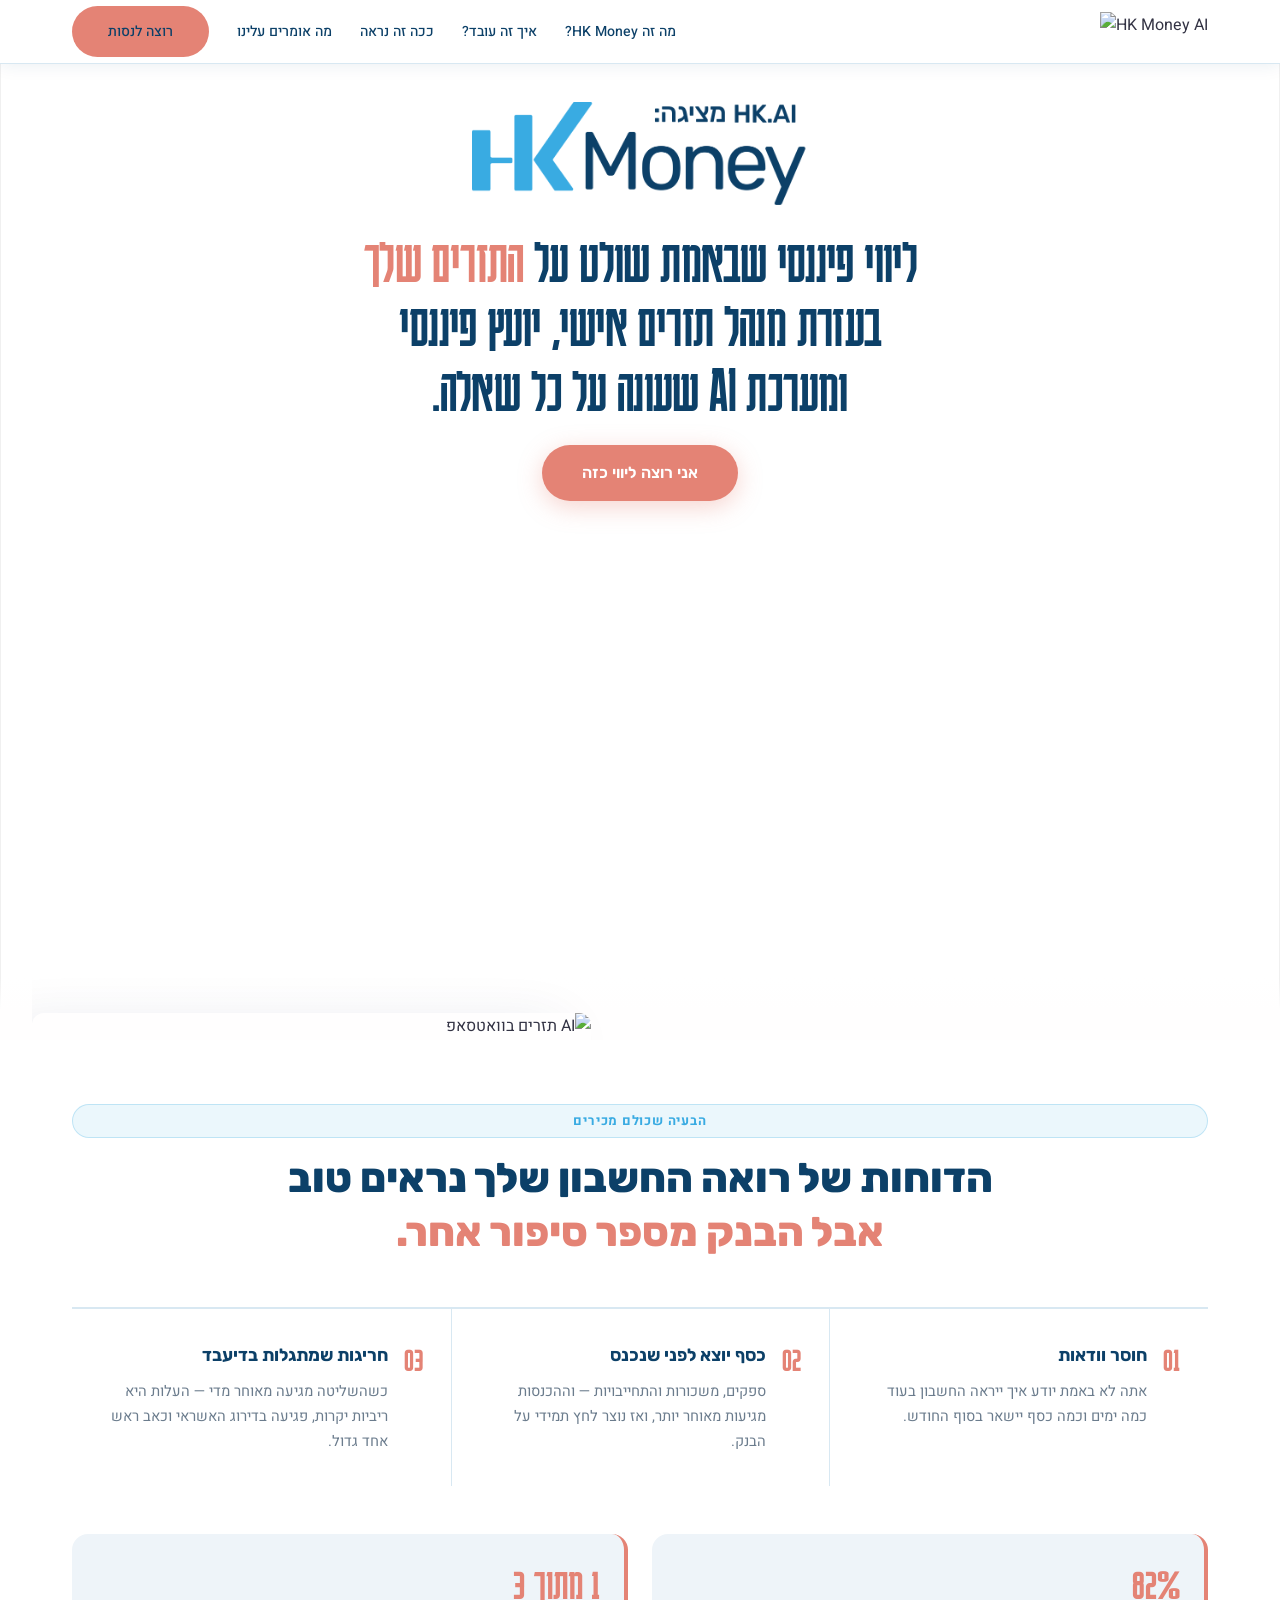
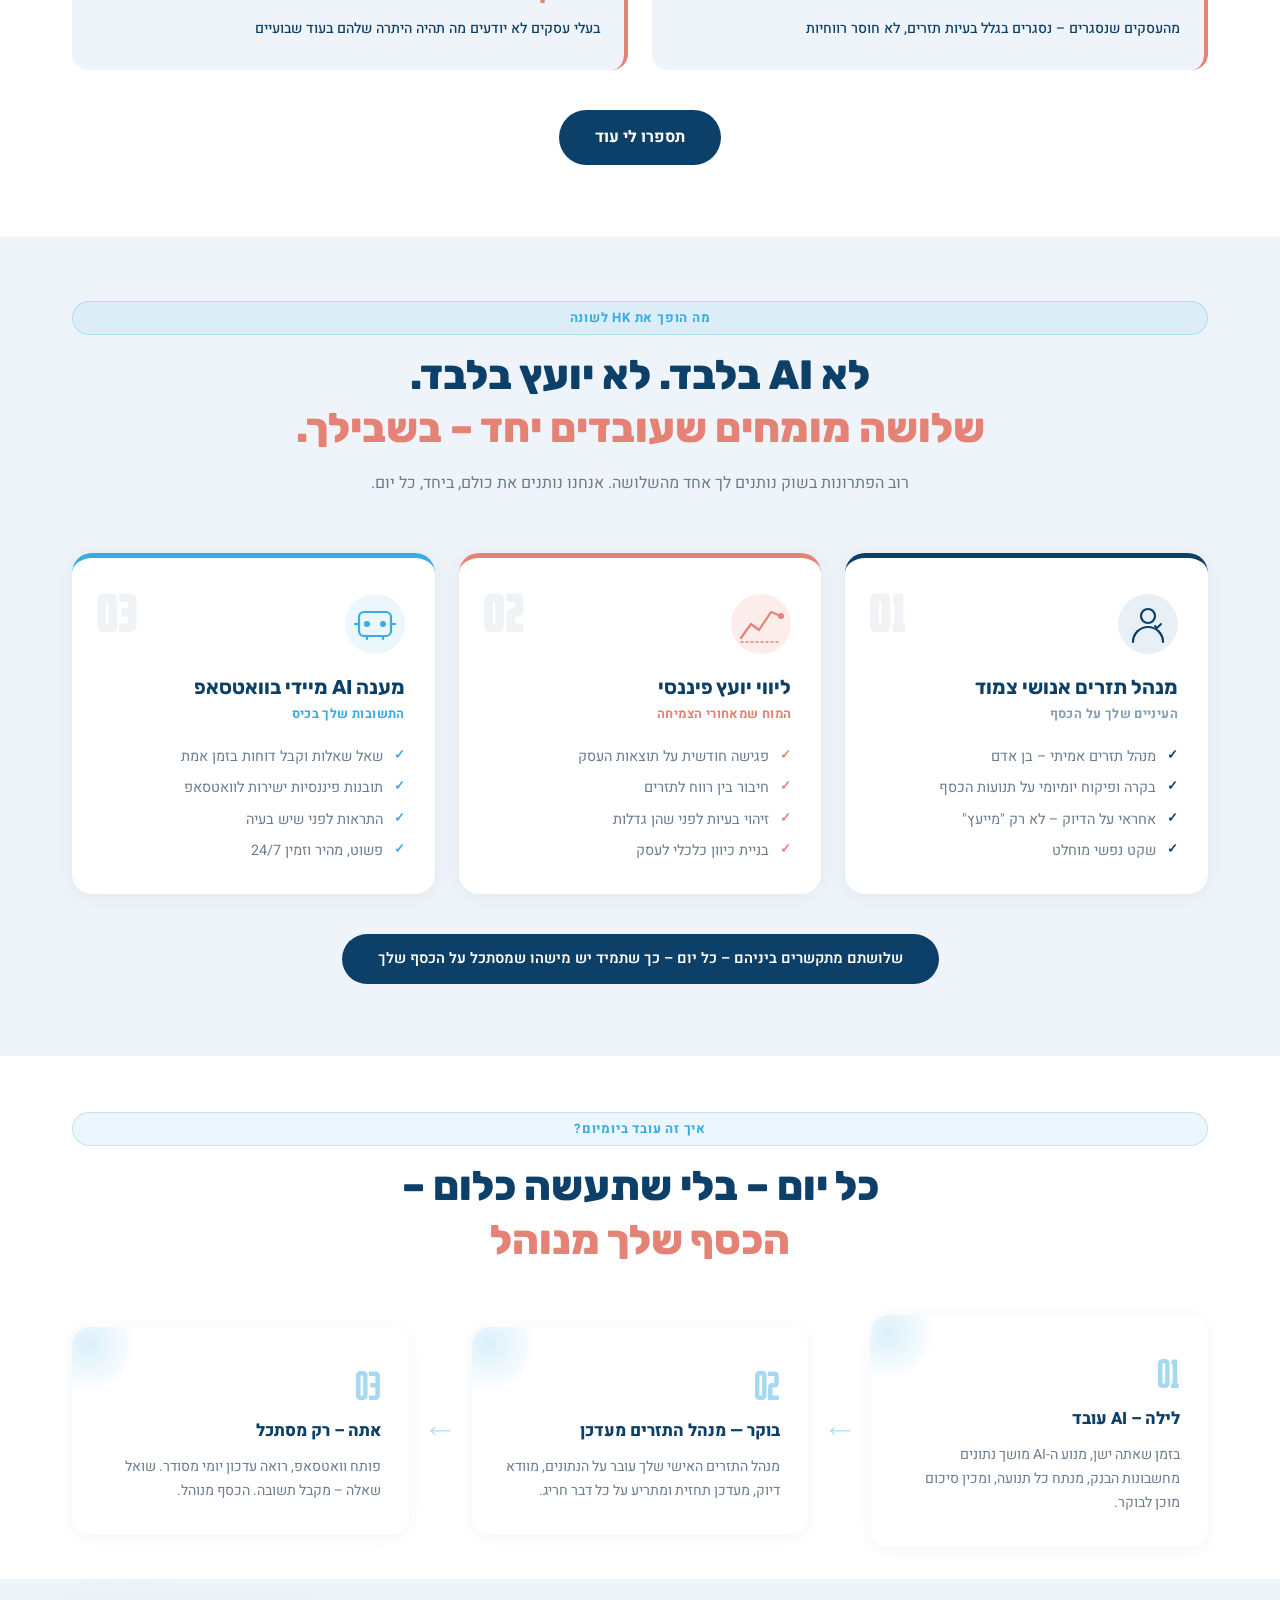
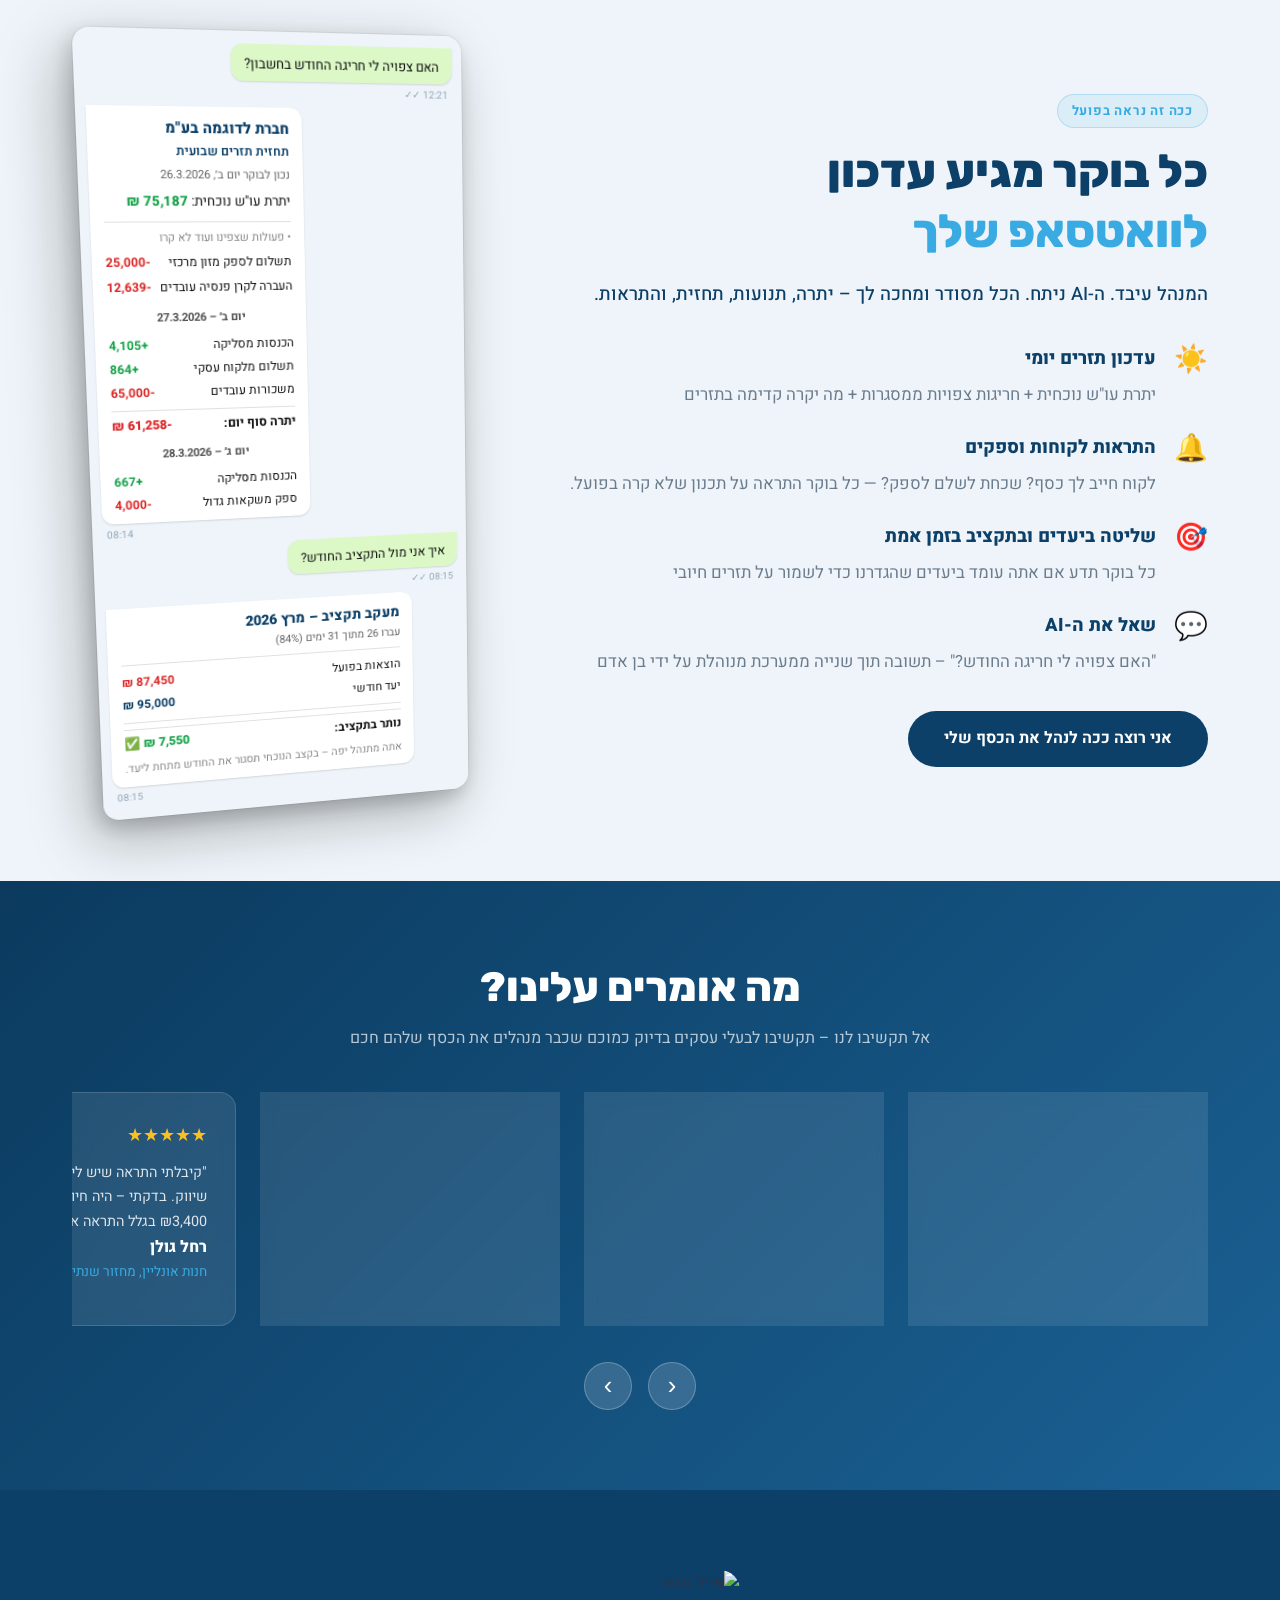
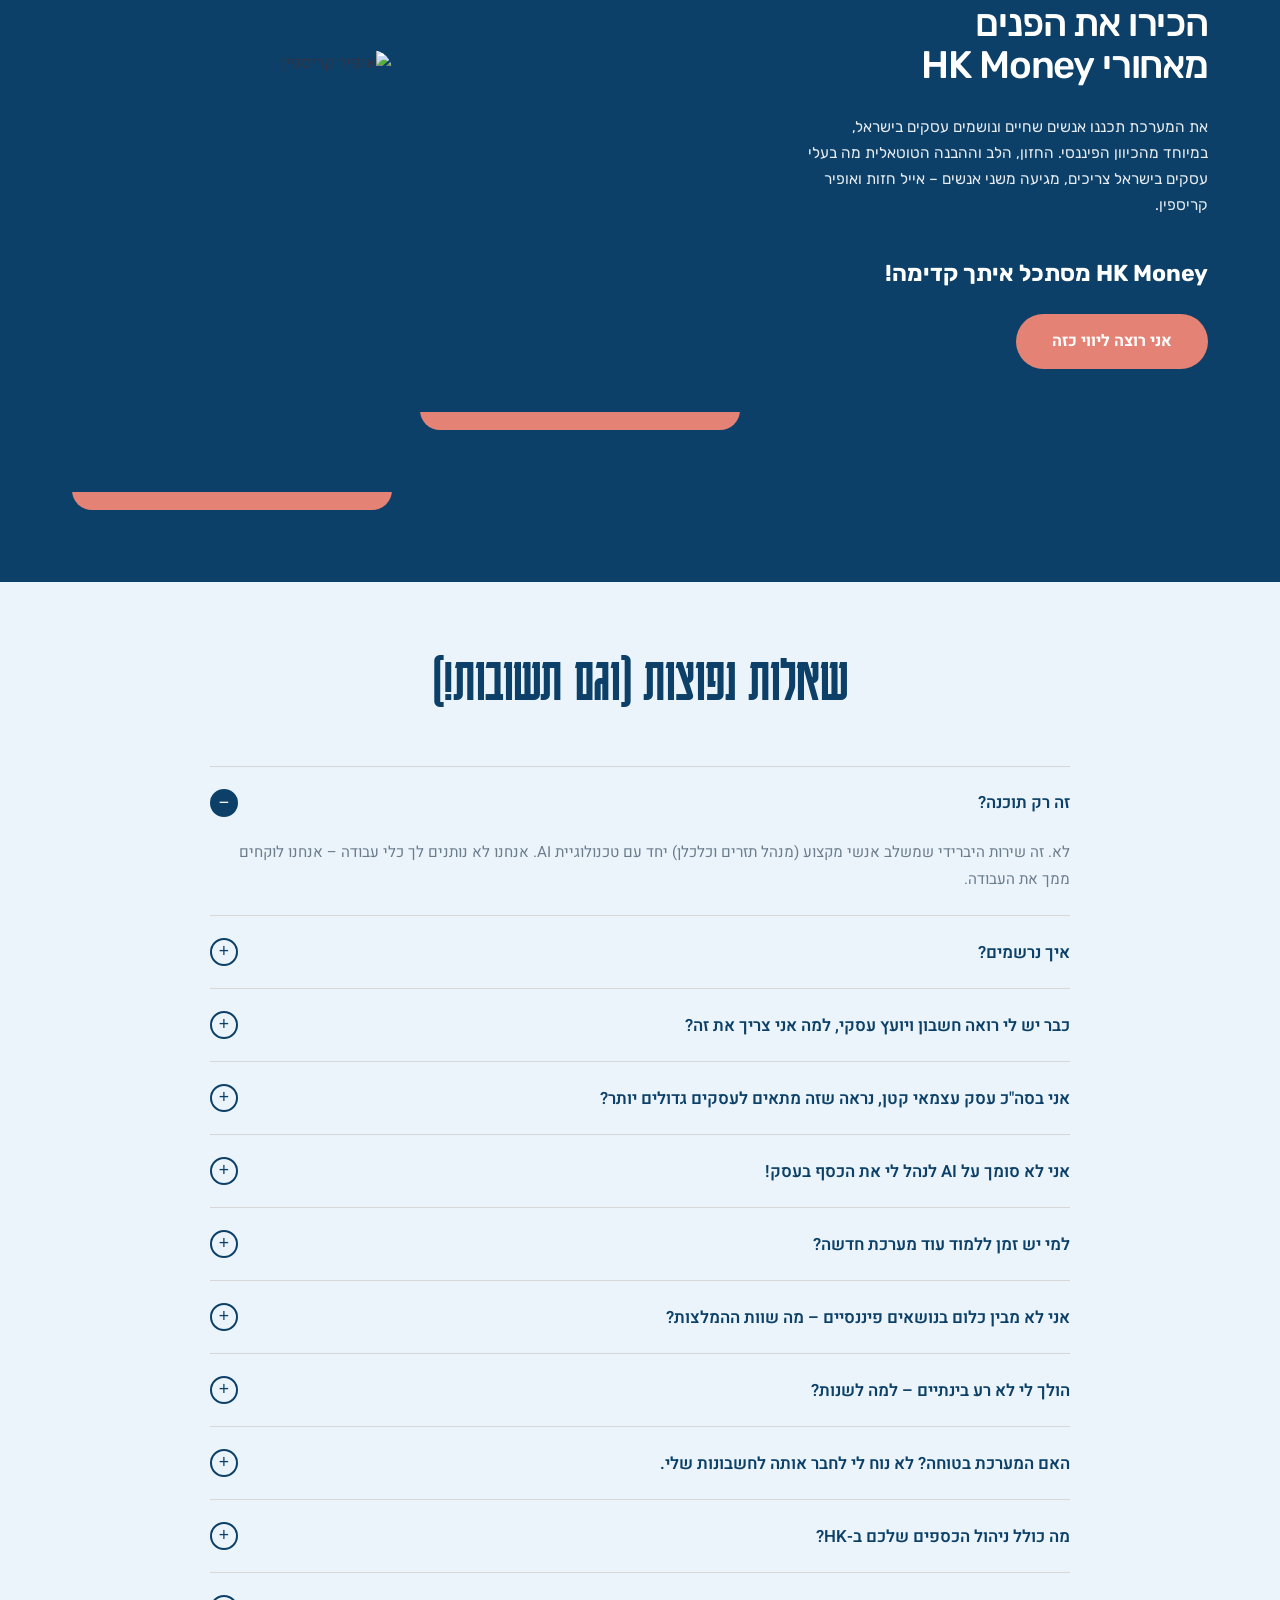
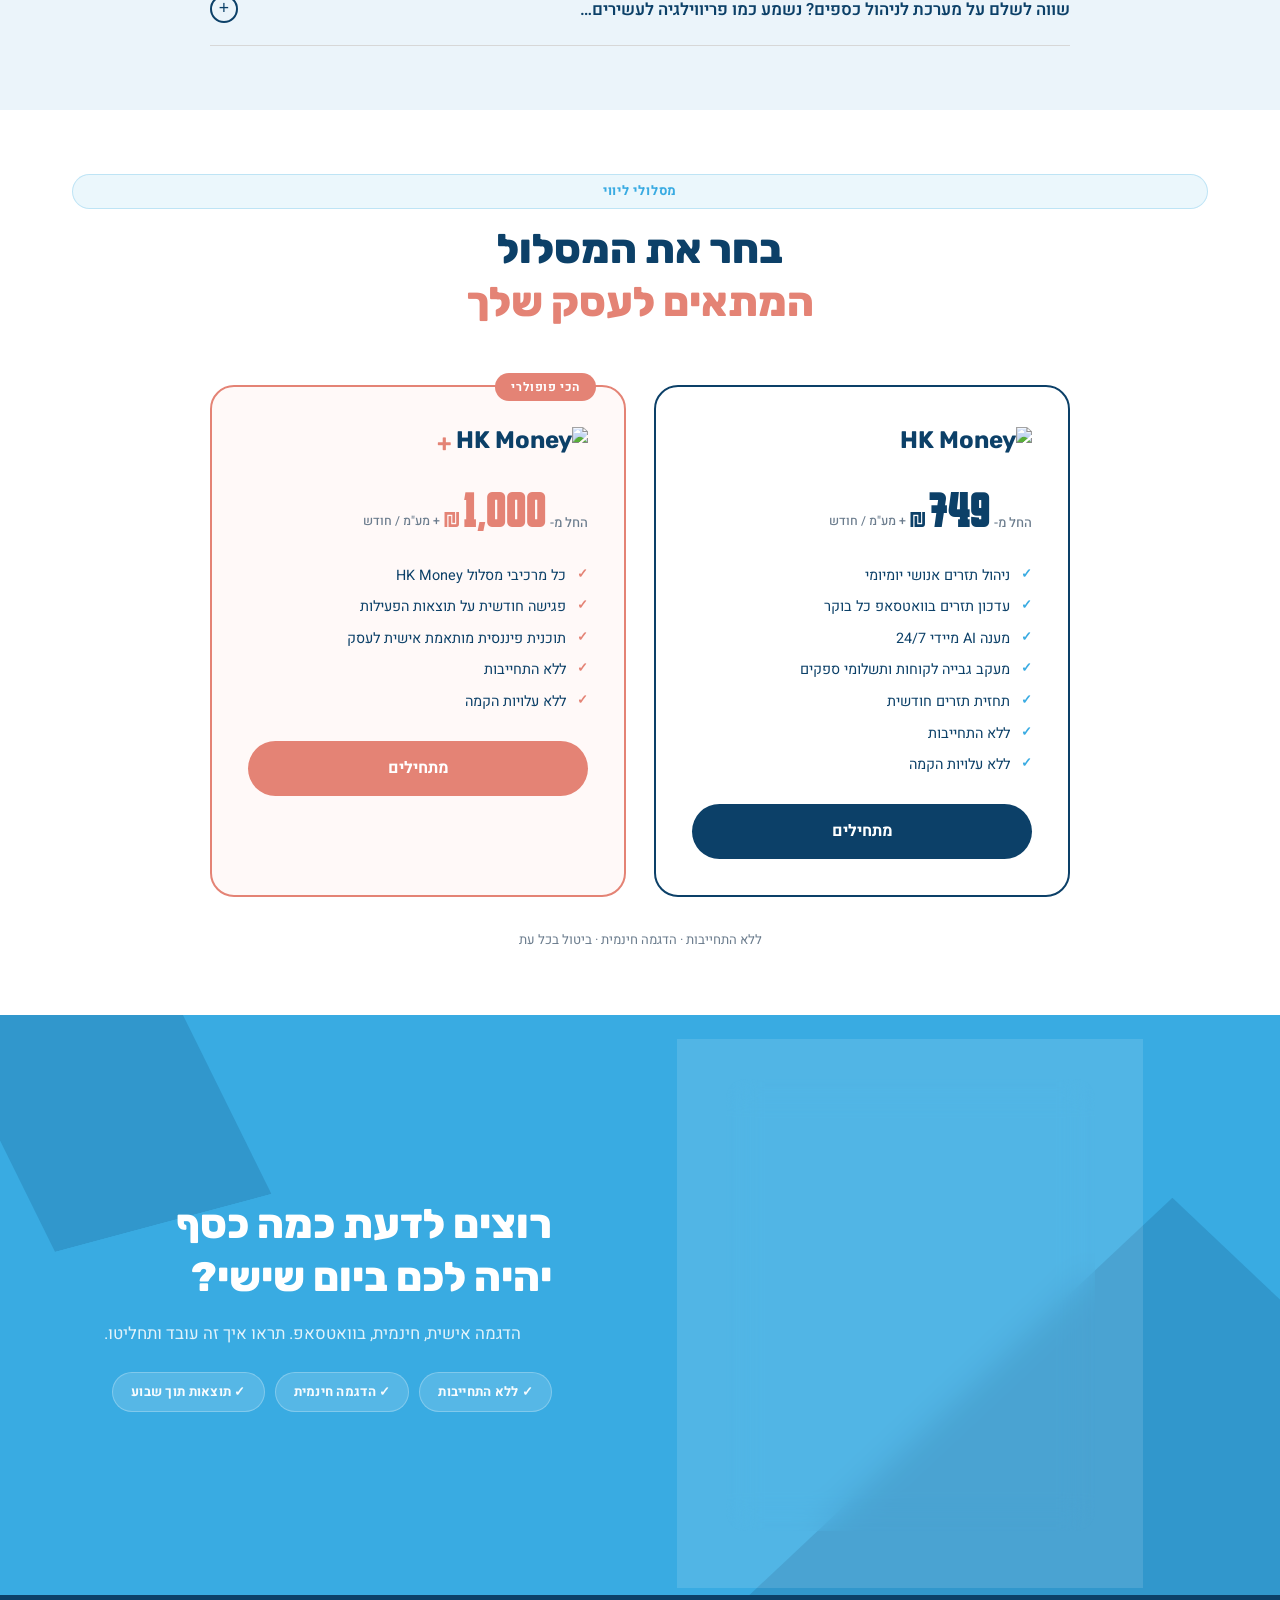
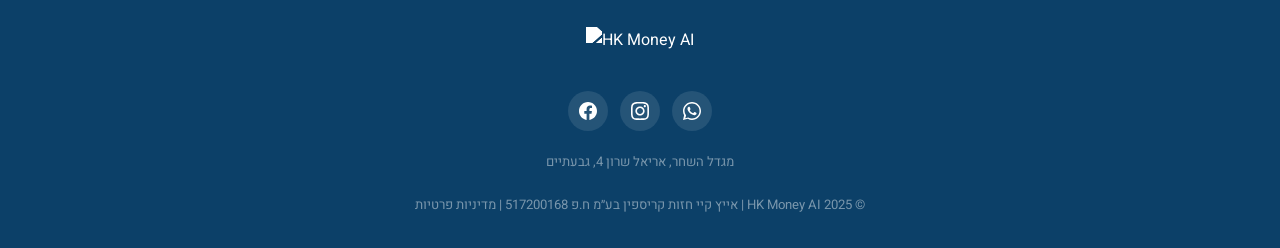
==== commit 7304b945: "Redesign hero, problem section and content updates - Hero: replaced logo block with combined hkai.pn" ====
--- a/index.html
+++ b/index.html
@@ -59,18 +59,13 @@
     <div class="mn-hero__white-bottom"></div>
     <div class="mn-hero__inner">
       <div class="mn-hero__logo-block">
-        <div class="mn-hero__presenting">
-          <span class="mn-hero__presenting-brand">HK.AI</span>
-          <span class="mn-hero__presenting-text">מציגה:</span>
-        </div>
-        <div class="mn-hero__logo-main">
-          <img src="assets/hkmoneylogo.png" alt="HK Money" class="mn-hero__logo-img" />
-        </div>
+        <img src="assets/hkai.png" alt="HK.AI מציגה: HK Money" class="mn-hero__logo-img" />
       </div>
       <h1 class="mn-hero__headline">
-        ליווי פיננסי שבאמת שולט על התזרים שלך
+        ליווי פיננסי שבאמת שולט על <span class="mn-hero__accent">התזרים שלך</span><br/>
+        בעזרת מנהל תזרים אישי, יועץ פיננסי<br/>
+        ומערכת AI שעונה על כל שאלה.
       </h1>
-      <p class="mn-hero__sub">מנהל תזרים אישי, יועץ פיננסי ו-AI שמנהלים את התזרים שלך בפועל — עם ניתוחים בזמן אמת והתראות חכמות, ישירות בוואטסאפ, בעלות חודשית שמאפשרת לכל עסק לשלוט באמת בכסף שלו.</p>
       <a href="#contact" class="mn-btn mn-btn--salmon mn-hero__cta">אני רוצה ליווי כזה</a>
       <div class="mn-hero__images">
         <div class="mn-hero__chat-wrap">
@@ -88,28 +83,52 @@
   ══════════════════════════════════ -->
   <section class="ai-problem">
     <div class="mn-wrap">
-      <div class="ai-problem__inner">
-        <div class="ai-problem__text">
-          <span class="mn-tag">הבעיה שכולם מכירים</span>
-          <h2 class="mn-section-title">
-            הדוחות של רואה החשבון שלך נראים טוב<br />
-            <span class="mn-accent-salmon">אבל הבנק מספר סיפור אחר.</span>
-          </h2>
-          <p>זה לא עסק גרוע. זו בעיה של ניהול תזרים. הפער בין רווח על הנייר לבין כסף בחשבון הוא בדיוק המקום שבו עסקים נופלים.</p>
-          <p>ברוב העסקים זה נראה ככה — או שלא מנהלים תזרים בכלל, או שמנהלים דרך דוחות ואקסלים — אבל בלי ניהול אמיתי ביום־יום.</p>
-          <p><strong>מה שפותר את זה — מישהו שמנהל את התזרים עבורך: מזין, מעדכן ומטפל בכל מה שצריך כל יום, כדי שלא תישאר לבד מול המספרים.</strong></p>
-          <a href="#trio" class="mn-btn mn-btn--navy" style="margin-top:8px">תספרו לי עוד</a>
-        </div>
-        <div class="ai-problem__stats">
-          <div class="ai-problem__stat">
-            <span class="ai-problem__num">82%</span>
-            <span class="ai-problem__label">מהעסקים שנסגרים – נסגרים בגלל בעיות תזרים, לא חוסר רווחיות</span>
-          </div>
-          <div class="ai-problem__stat">
-            <span class="ai-problem__num">1 מתוך 3</span>
-            <span class="ai-problem__label">בעלי עסקים לא יודעים מה תהיה היתרה שלהם בעוד שבועיים</span>
-          </div>
-        </div>
+      <div class="ai-problem__header">
+        <span class="mn-tag mn-tag--center">הבעיה שכולם מכירים</span>
+        <h2 class="mn-section-title mn-section-title--center">
+          הדוחות של רואה החשבון שלך נראים טוב<br/>
+          <span class="mn-accent-salmon">אבל הבנק מספר סיפור אחר.</span>
+        </h2>
+      </div>
+      <div class="ai-problem__list">
+
+        <div class="ai-problem__item">
+          <span class="ai-problem__item-num">01</span>
+          <div class="ai-problem__item-body">
+            <h3 class="ai-problem__item-title">חוסר וודאות</h3>
+            <p class="ai-problem__item-sub">אתה לא באמת יודע איך ייראה החשבון בעוד כמה ימים וכמה כסף יישאר בסוף החודש.</p>
+          </div>
+        </div>
+
+        <div class="ai-problem__item">
+          <span class="ai-problem__item-num">02</span>
+          <div class="ai-problem__item-body">
+            <h3 class="ai-problem__item-title">כסף יוצא לפני שנכנס</h3>
+            <p class="ai-problem__item-sub">ספקים, משכורות והתחייבויות — וההכנסות מגיעות מאוחר יותר, ואז נוצר לחץ תמידי על הבנק.</p>
+          </div>
+        </div>
+
+        <div class="ai-problem__item">
+          <span class="ai-problem__item-num">03</span>
+          <div class="ai-problem__item-body">
+            <h3 class="ai-problem__item-title">חריגות שמתגלות בדיעבד</h3>
+            <p class="ai-problem__item-sub">כשהשליטה מגיעה מאוחר מדי — העלות היא ריביות יקרות, פגיעה בדירוג האשראי וכאב ראש אחד גדול.</p>
+          </div>
+        </div>
+
+      </div>
+      <div class="ai-problem__stats">
+        <div class="ai-problem__stat">
+          <span class="ai-problem__num">82%</span>
+          <span class="ai-problem__label">מהעסקים שנסגרים – נסגרים בגלל בעיות תזרים, לא חוסר רווחיות</span>
+        </div>
+        <div class="ai-problem__stat">
+          <span class="ai-problem__num">1 מתוך 3</span>
+          <span class="ai-problem__label">בעלי עסקים לא יודעים מה תהיה היתרה שלהם בעוד שבועיים</span>
+        </div>
+      </div>
+      <div class="ai-problem__cta">
+        <a href="#trio" class="mn-btn mn-btn--navy">תספרו לי עוד</a>
       </div>
     </div>
   </section>
@@ -120,7 +139,7 @@
   <section class="ai-trio" id="trio">
     <div class="mn-wrap">
       <div class="ai-trio__header">
-        <span class="mn-tag mn-tag--center">מה שאף אחד אחר לא נותן</span>
+        <span class="mn-tag mn-tag--center">מה הופך את HK לשונה</span>
         <h2 class="mn-section-title mn-section-title--center">
           לא AI בלבד. לא יועץ בלבד.<br />
           <span class="mn-accent-salmon">שלושה מומחים שעובדים יחד – בשבילך.</span>
@@ -278,7 +297,7 @@
           <div class="mn-demo__feat">
             <span class="mn-demo__feat-icon">🎯</span>
             <div>
-              <strong>מעקב תקציב מול יעד</strong>
+              <strong>שליטה ביעדים ובתקציב בזמן אמת</strong>
               <p>כל בוקר תדע אם אתה עומד ביעדים שהגדרנו כדי לשמור על תזרים חיובי</p>
             </div>
           </div>
--- a/css/money.css
+++ b/css/money.css
@@ -327,7 +327,7 @@
 /* ══════════════════════════════════════════
    FEATURES
 ══════════════════════════════════════════ */
-.mn-features { padding: 80px 0; background: var(--off); }
+.mn-features { padding: 80px 0; background: var(--white); }
 .mn-features__header { text-align: center; margin-bottom: 48px; }
 .mn-features__logo-inline {
   display: inline-flex; align-items: center; gap: 6px;
--- a/css/hk-money-ai.css
+++ b/css/hk-money-ai.css
@@ -23,17 +23,9 @@
    HERO OVERRIDES
 ══════════════════════════════════════ */
 
-/* Natural sky gradient that blends with the building photo */
+/* Hero background — white beneath the building photo */
 .mn-hero {
-  background: linear-gradient(
-    180deg,
-    #6bb8e8 0%,
-    #8dcaed 20%,
-    #aad8f2 45%,
-    #c8e8f8 65%,
-    #dff0fb 85%,
-    #eef6fd 100%
-  ) !important;
+  background: #ffffff !important;
 }
 
 /* Building background — full cover, mirrored */
@@ -45,9 +37,9 @@
   top: auto !important;
   left: auto !important;
   object-fit: cover !important;
-  object-position: center 60% !important;
+  object-position: center 80% !important;
   transform: scaleX(-1) !important;
-  opacity: .35 !important;
+  opacity: .22 !important;
 }
 
 /* Reduce white fade — images overlap with building */
@@ -66,6 +58,10 @@
   margin-top: -200px !important;
   position: relative;
   z-index: 3;
+  pointer-events: none;
+}
+.mn-hero__images img {
+  pointer-events: auto;
 }
 
 /* Chat image — left side, visible above the fold */
@@ -112,22 +108,34 @@
 /* ── Hero headline: Karantina font (exact Figma spec) ── */
 .mn-hero__headline {
   font-family: 'Karantina', sans-serif !important;
-  font-size: clamp(2.8rem, 7vw, 8.75rem) !important;
+  font-size: clamp(2.2rem, 4.8vw, 6rem) !important;
   font-weight: 400 !important;
-  line-height: 0.95 !important;
+  line-height: 1.05 !important;
   color: var(--navy) !important;
   letter-spacing: -0.01em !important;
   margin-bottom: 24px !important;
 }
+
+/* Logo block */
+.mn-hero__logo-block {
+  margin-bottom: clamp(12px, 1.8vw, 28px) !important;
+  display: flex !important;
+  justify-content: center !important;
+}
+.mn-hero__logo-block .mn-hero__logo-img {
+  height: clamp(60px, 8vw, 110px) !important;
+  width: auto !important;
+}
 .mn-hero__accent {
   color: var(--salmon) !important;
   font-family: 'Karantina', sans-serif !important;
 }
 
-/* Sub-headline — white for contrast over the hero background */
+
+/* Sub-headline */
 .mn-hero__sub {
-  font-family: 'Heebo', sans-serif !important;
-  font-size: clamp(.95rem, 1.4vw, 1.15rem) !important;
+  font-family: 'Karantina', sans-serif !important;
+  font-size: clamp(1rem, 1.5vw, 1.2rem) !important;
   color: var(--navy) !important;
   line-height: 1.7 !important;
   max-width: 600px !important;
@@ -144,8 +152,10 @@
   text-shadow: none;
 }
 
-/* CTA — clear separation from sub */
+/* CTA — above images layer */
 .mn-hero__cta {
+  position: relative;
+  z-index: 5 !important;
   display: inline-block;
   font-family: 'Rubik', sans-serif;
   font-size: 1rem;
@@ -187,28 +197,61 @@
    PROBLEM SECTION
 ══════════════════════════════════════ */
 .ai-problem {
-  padding: 56px 0;
+  padding: 64px 0 72px;
   background: var(--white);
 }
-.ai-problem__inner {
+.ai-problem__header {
+  text-align: center;
+  margin-bottom: 48px;
+}
+.ai-problem__list {
   display: grid;
-  grid-template-columns: 1fr 360px;
-  gap: 64px;
-  align-items: center;
-}
-.ai-problem__text p {
-  font-size: 1.05rem;
+  grid-template-columns: repeat(3, 1fr);
+  gap: 0;
+  margin-bottom: 48px;
+  border-top: 2px solid var(--border);
+}
+.ai-problem__item {
+  padding: 32px 28px;
+  border-left: 1px solid var(--border);
+  display: flex;
+  gap: 16px;
+  align-items: flex-start;
+}
+.ai-problem__item:last-child { border-left: none; }
+.ai-problem__item-num {
+  font-family: 'Karantina', sans-serif;
+  font-size: 2.2rem;
+  color: var(--salmon);
+  line-height: 1;
+  flex-shrink: 0;
+}
+.ai-problem__item-title {
+  font-family: 'Rubik', sans-serif;
+  font-size: 1.1rem;
+  font-weight: 700;
+  color: var(--navy);
+  margin-bottom: 8px;
+}
+.ai-problem__item-sub {
+  font-size: .92rem;
   color: var(--muted);
-  line-height: 1.85;
-  margin-bottom: 16px;
-}
-.ai-problem__text p strong { color: var(--navy); }
+  line-height: 1.7;
+}
 .ai-problem__stats {
   display: flex;
-  flex-direction: column;
   gap: 24px;
+  margin-bottom: 40px;
 }
 .ai-problem__stat {
+  flex: 1;
+  background: var(--off);
+  border-radius: 16px;
+  padding: 28px 24px;
+  border-right: 4px solid var(--salmon);
+}
+.ai-problem__stats .ai-problem__stat {
+  flex: 1;
   background: var(--off);
   border-radius: 16px;
   padding: 28px 24px;
@@ -222,11 +265,28 @@
   line-height: 1;
   margin-bottom: 8px;
 }
+.ai-problem__stats .ai-problem__num {
+  display: block;
+  font-family: 'Karantina', sans-serif;
+  font-size: 2.8rem;
+  color: var(--salmon);
+  line-height: 1;
+  margin-bottom: 8px;
+}
 .ai-problem__label {
   font-size: .88rem;
   color: var(--navy);
   line-height: 1.6;
   font-weight: 500;
+}
+.ai-problem__stats .ai-problem__label {
+  font-size: .88rem;
+  color: var(--navy);
+  line-height: 1.6;
+  font-weight: 500;
+}
+.ai-problem__cta {
+  text-align: center;
 }
 
 /* ══════════════════════════════════════
